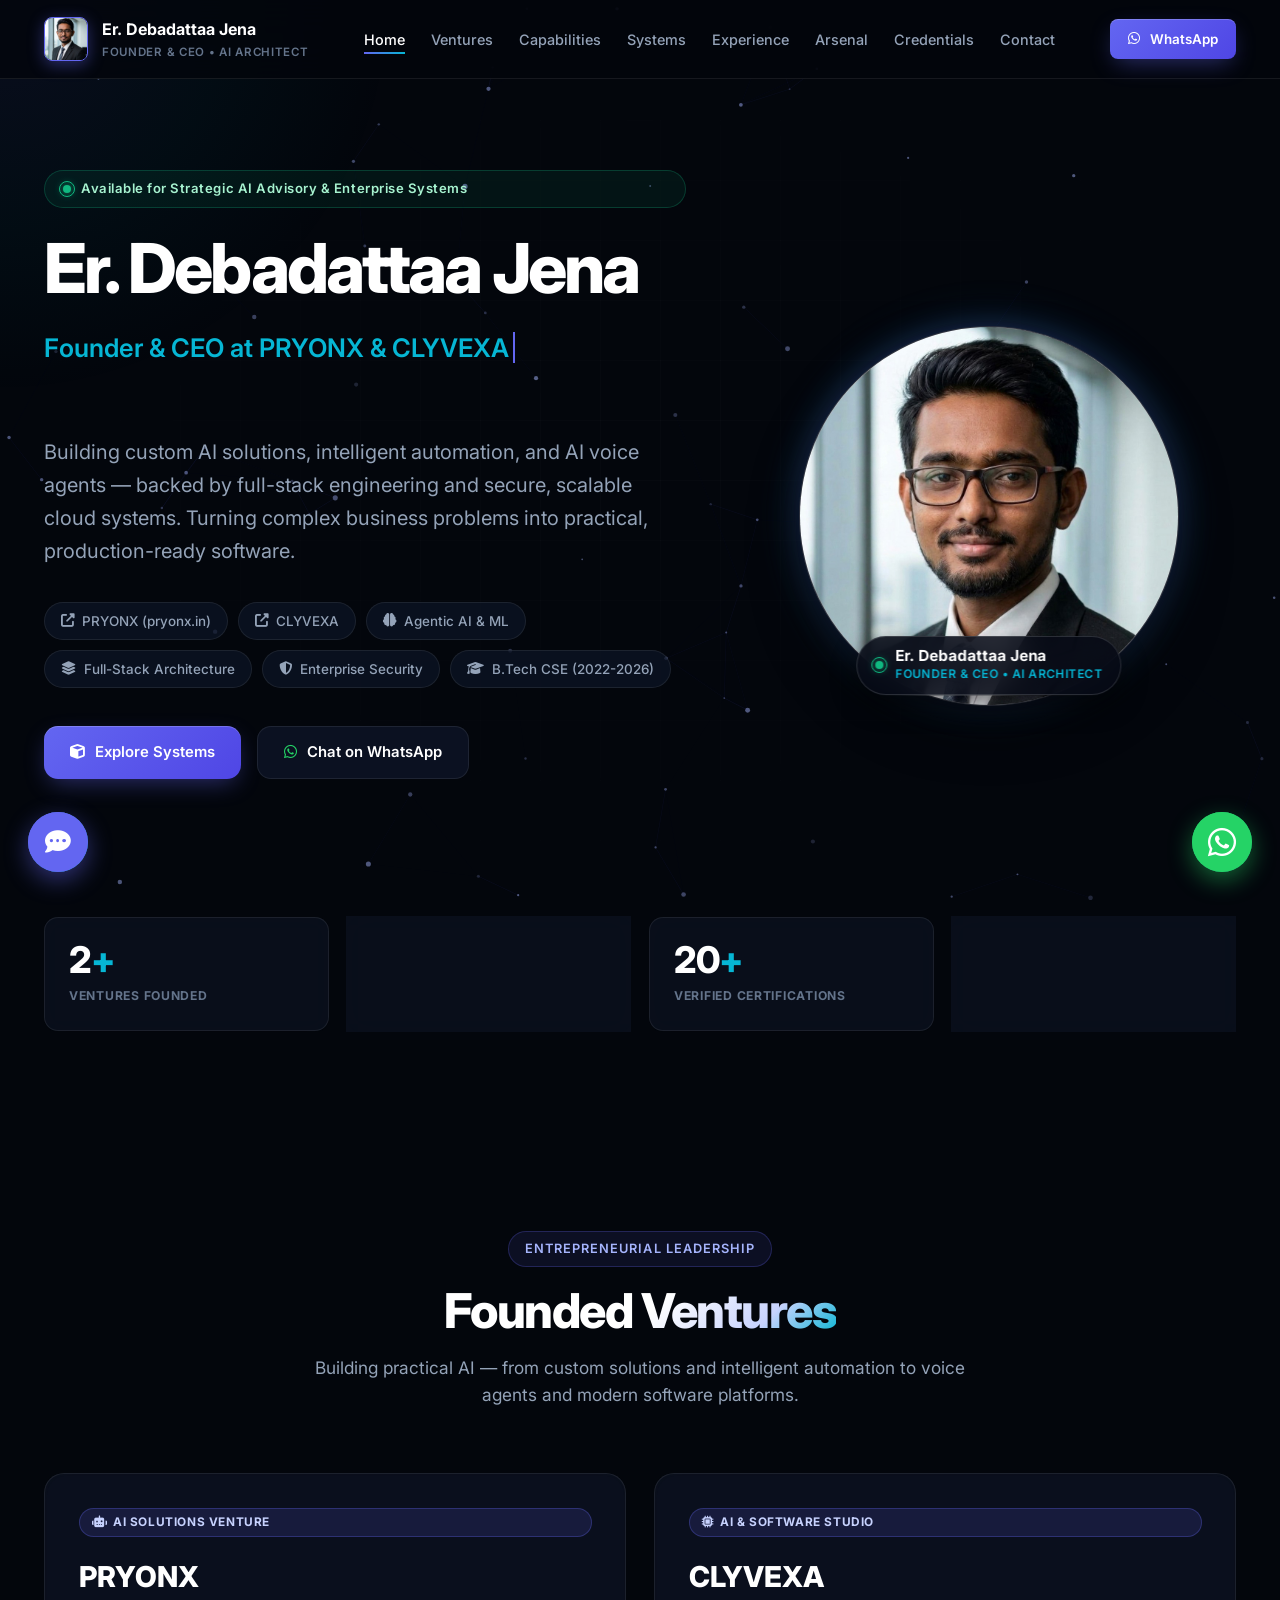
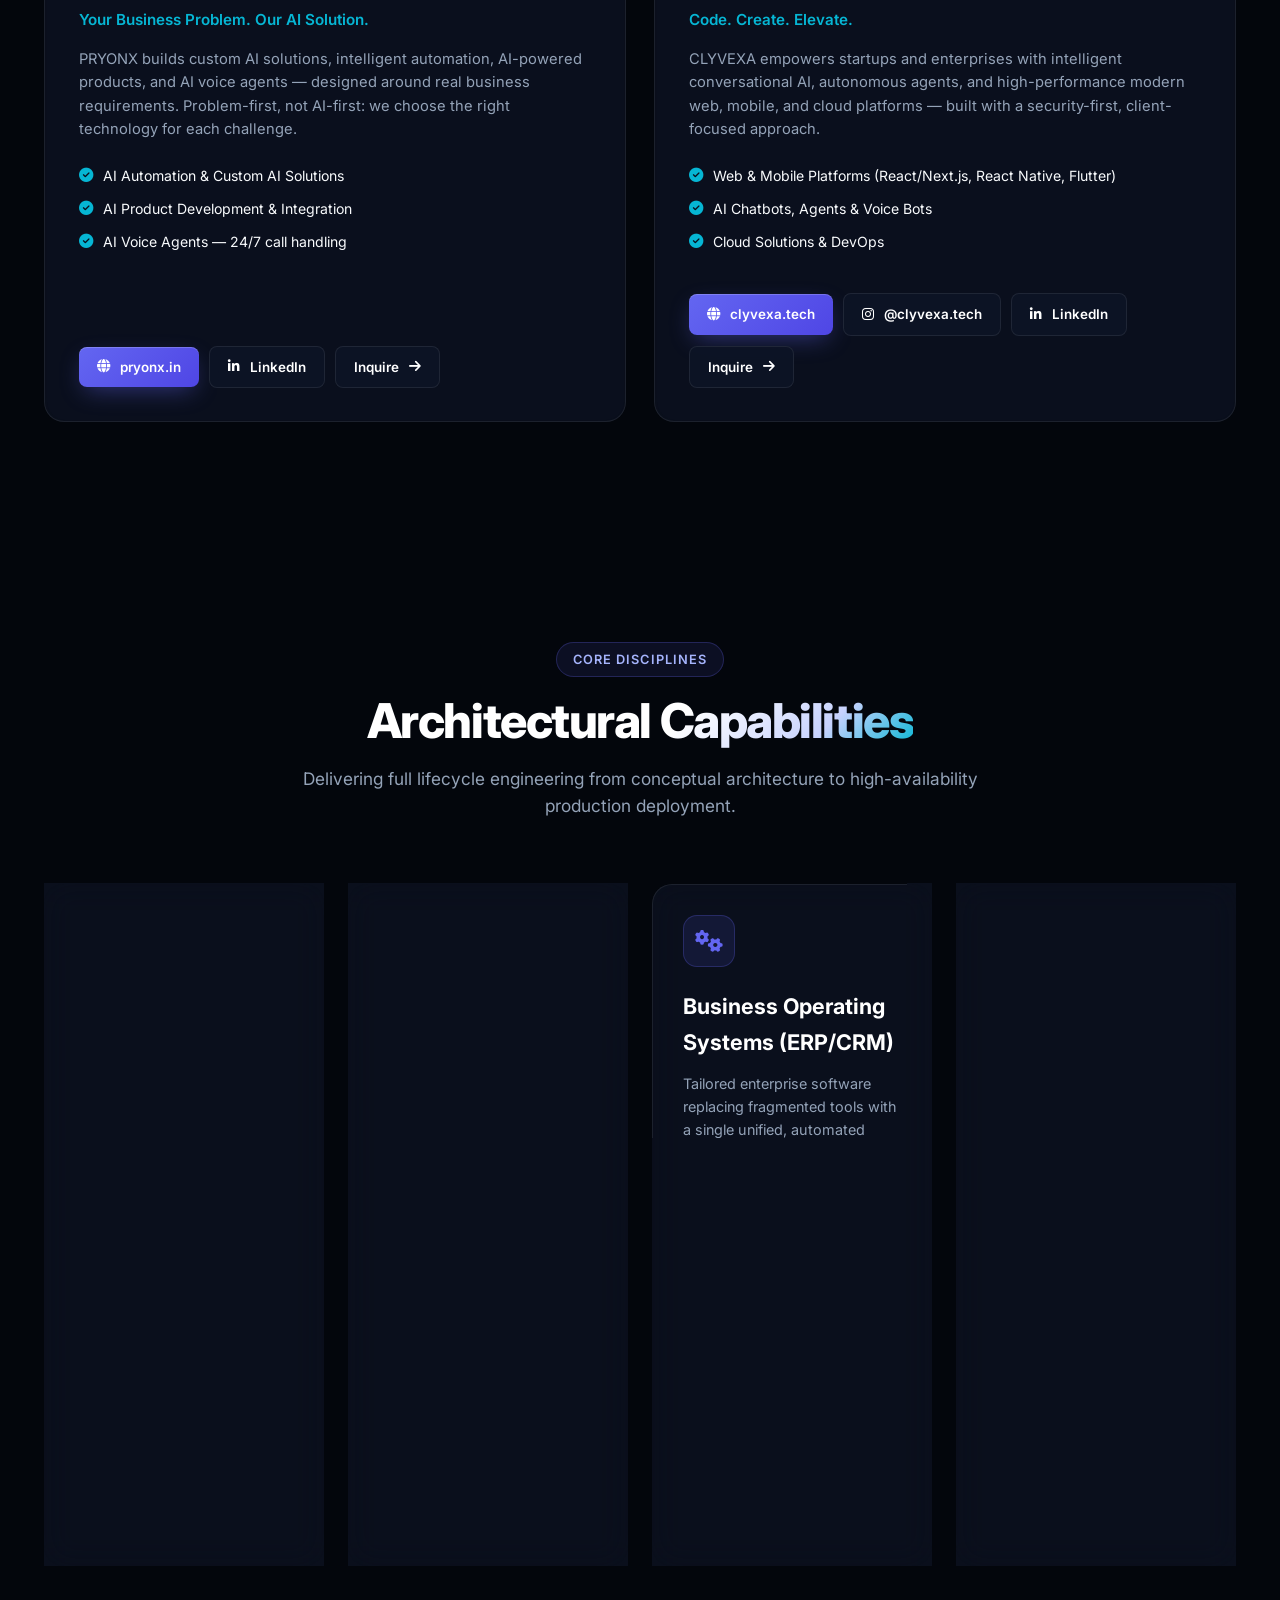
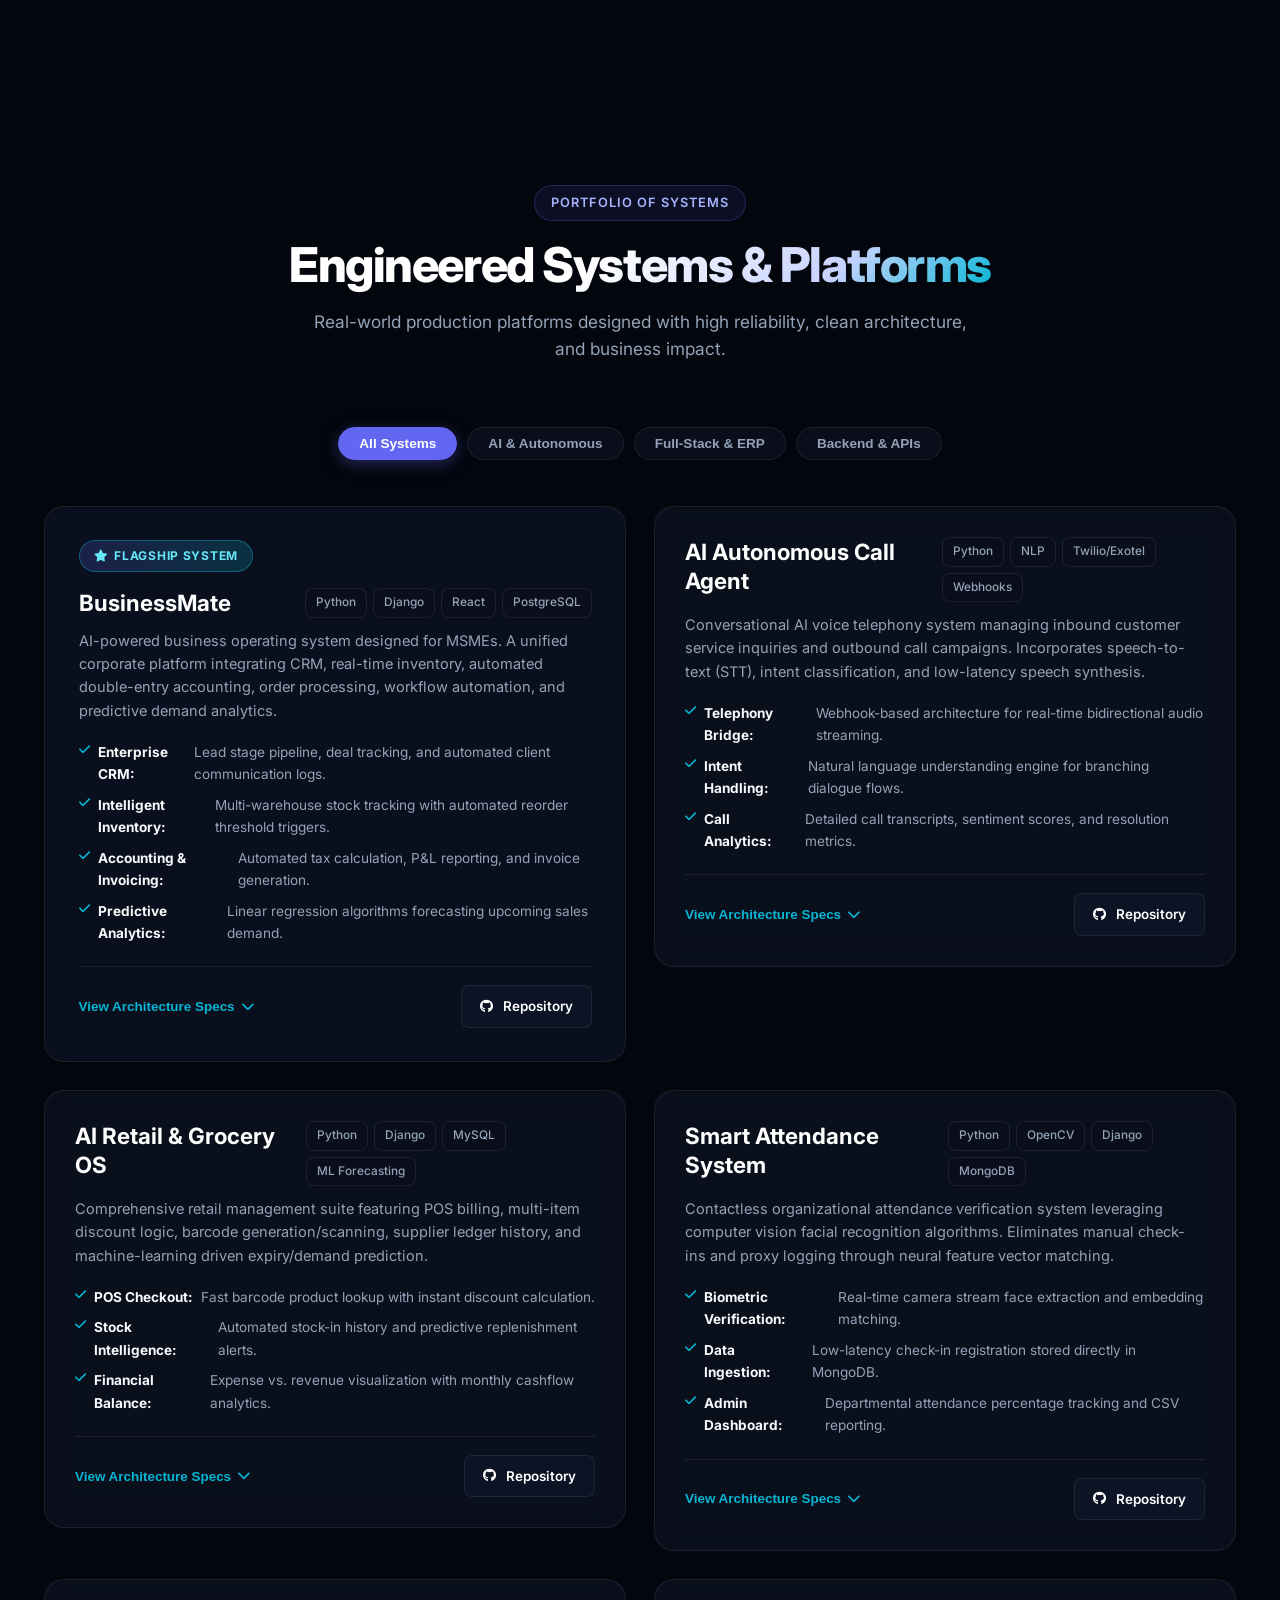
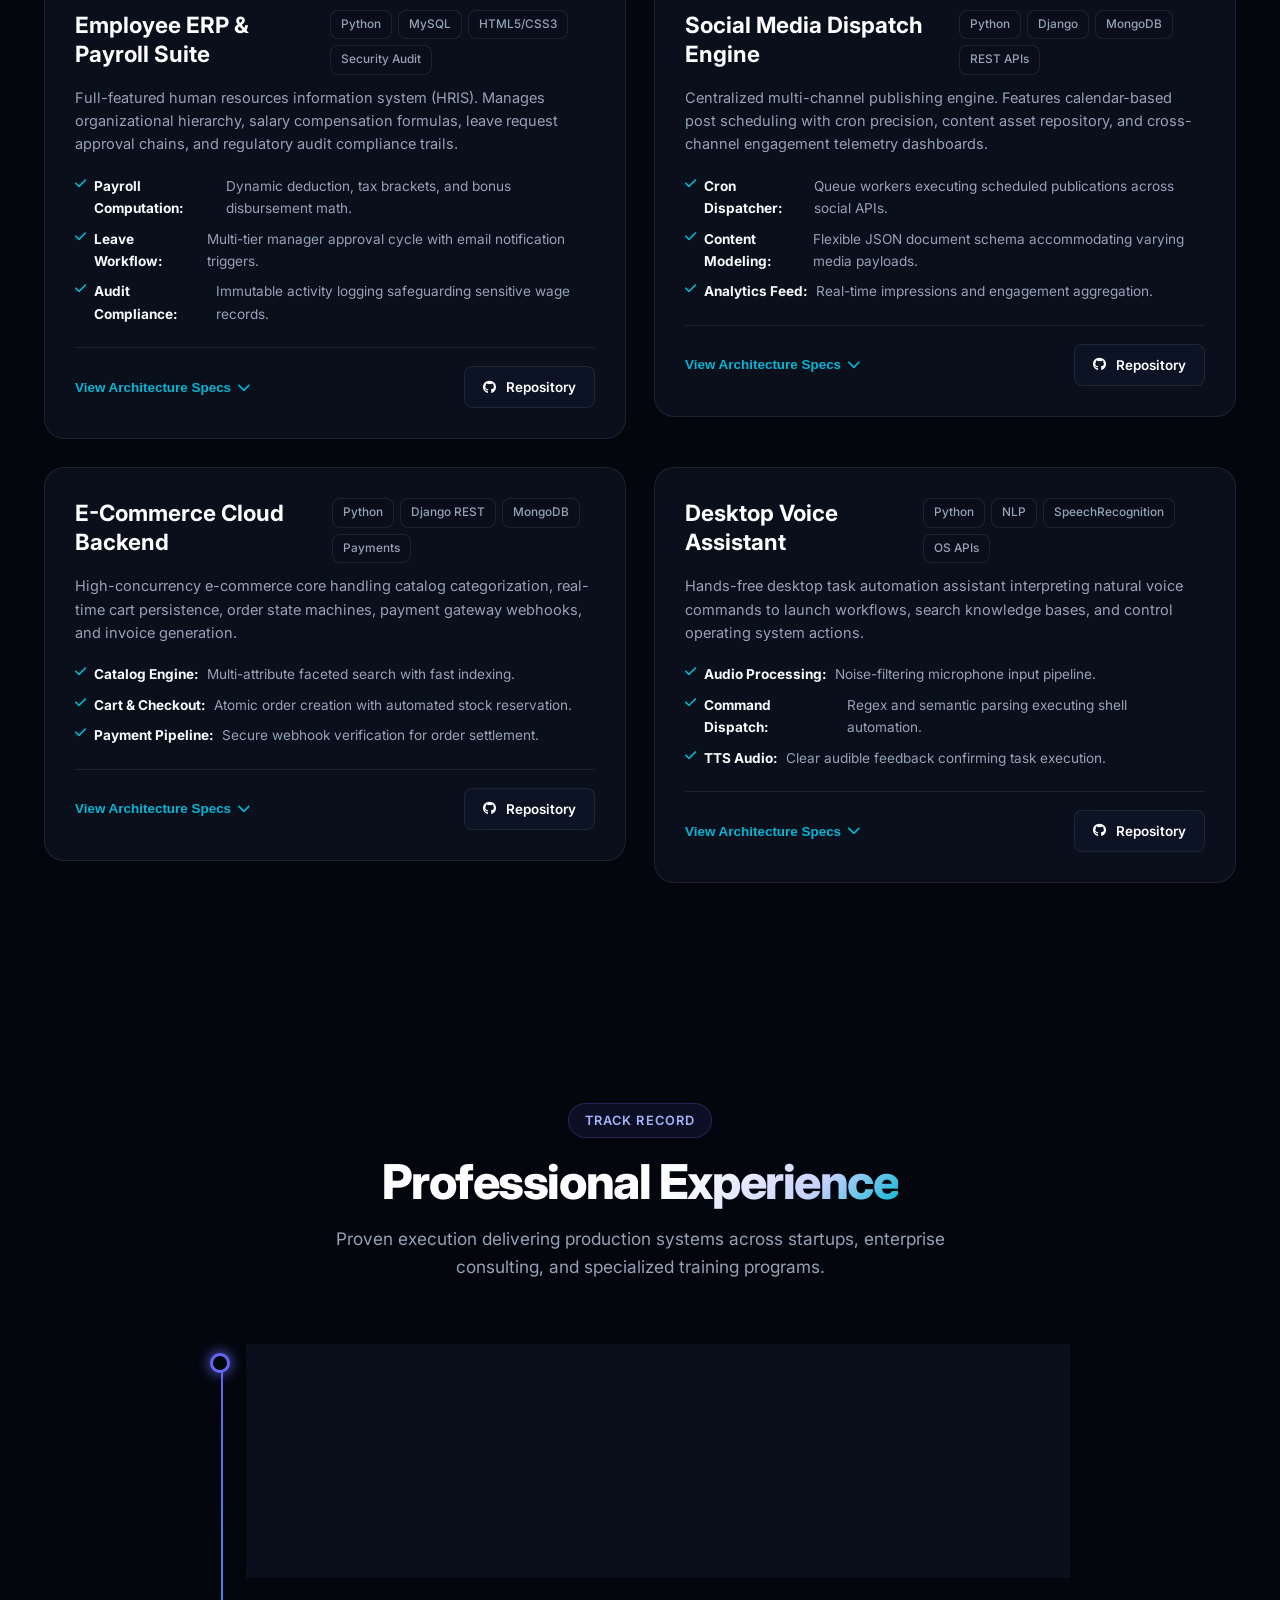
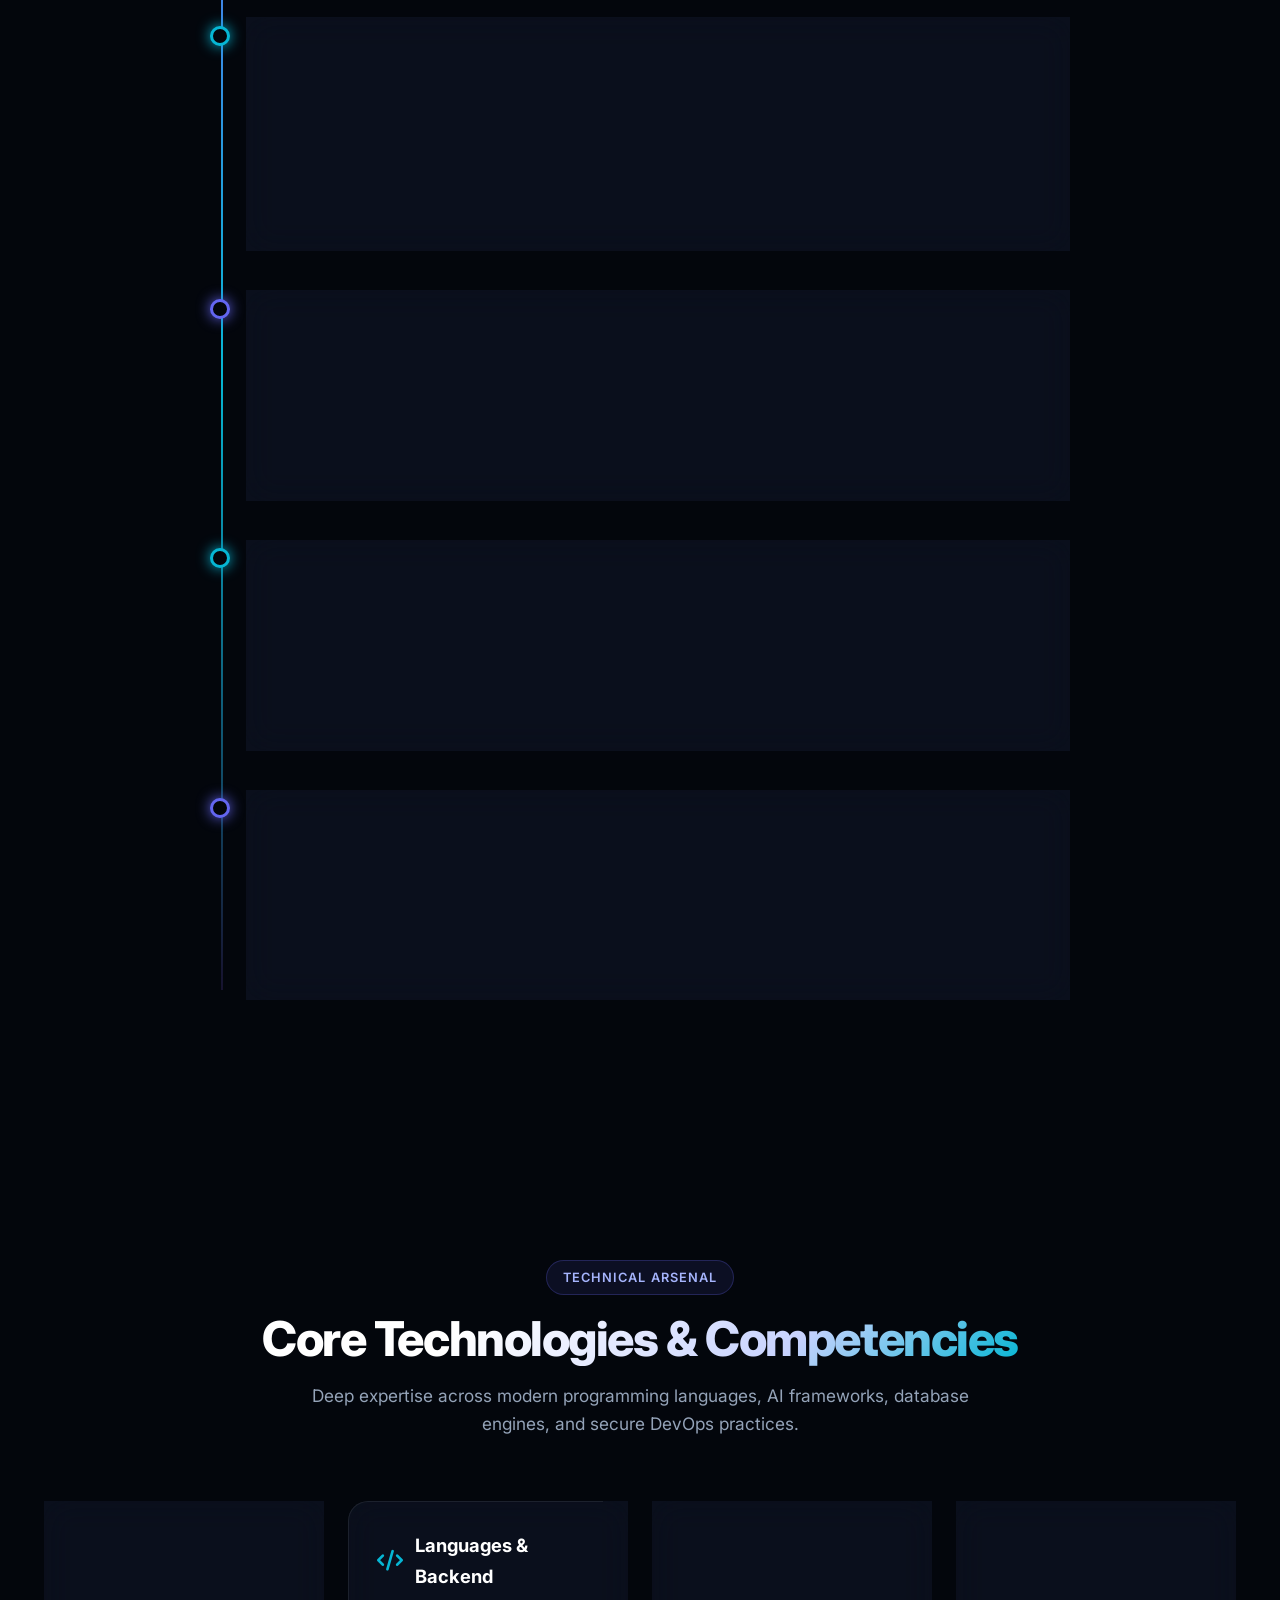
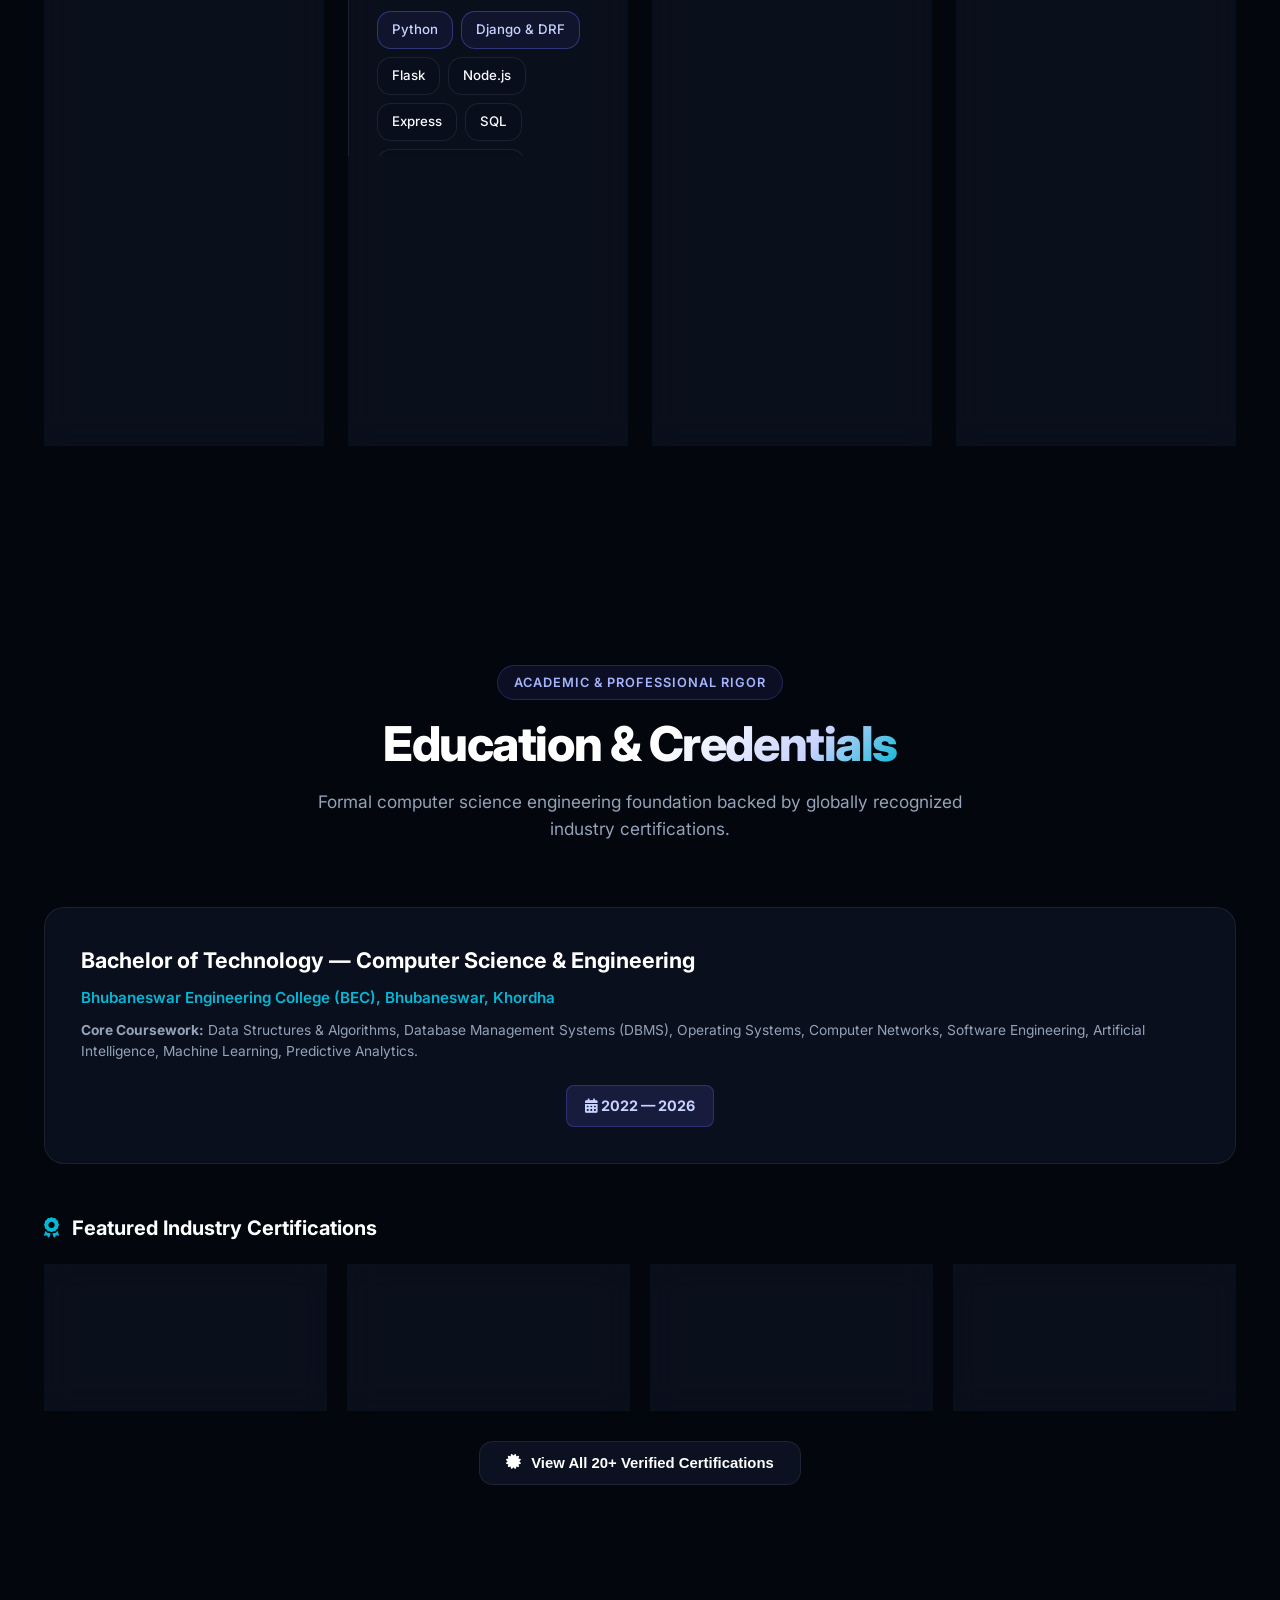
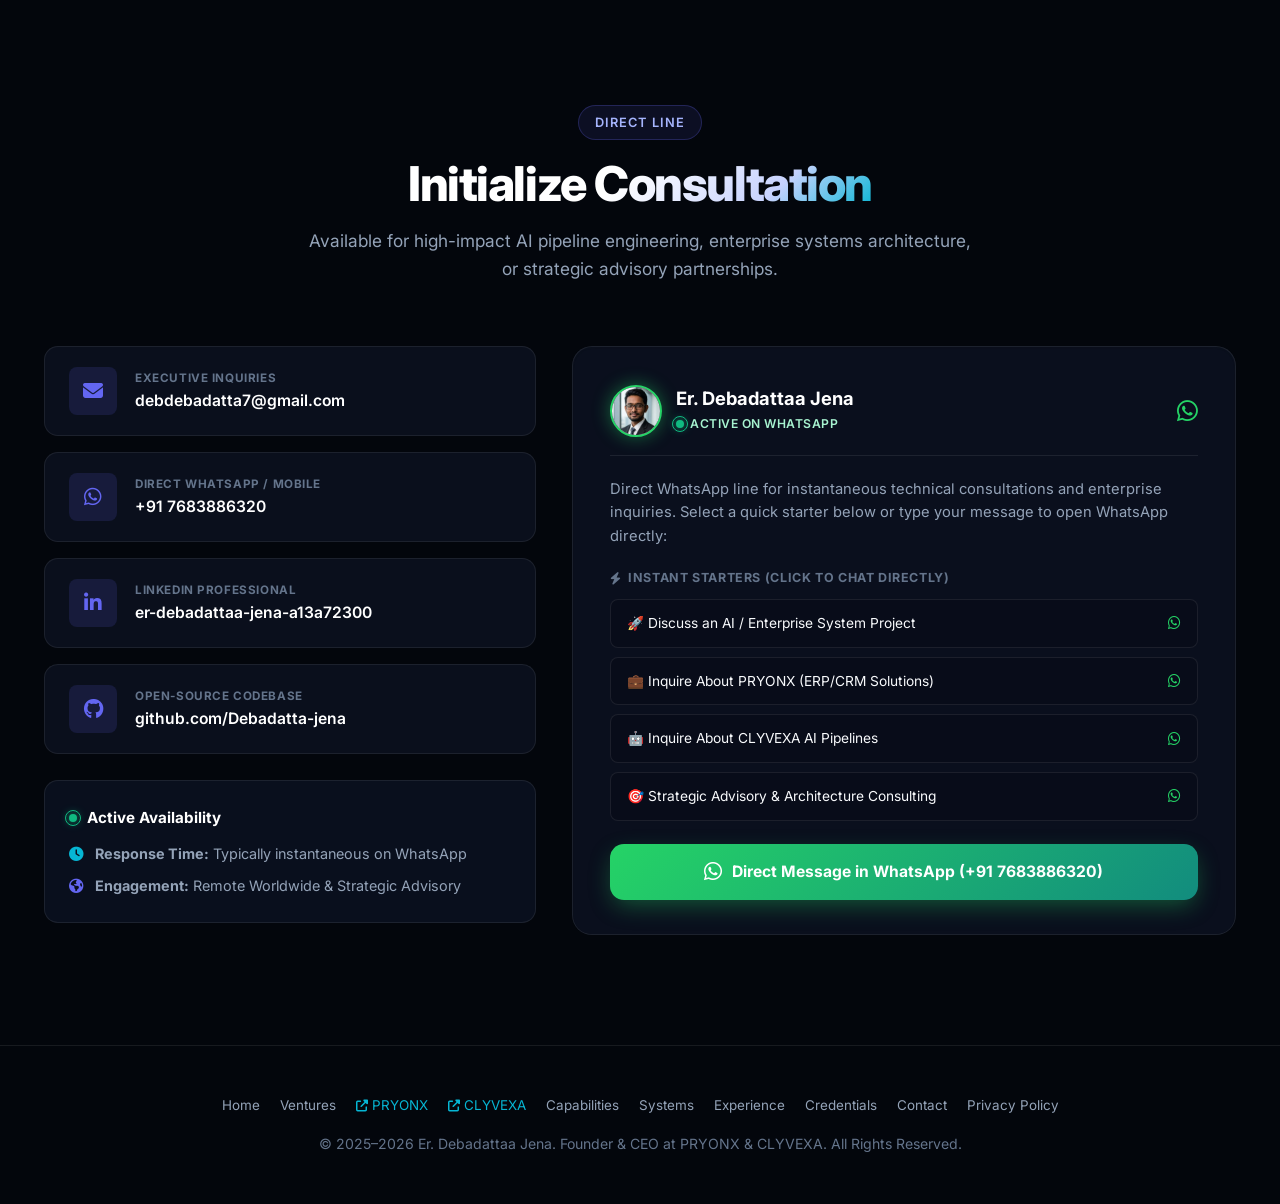
==== index.html @ 9d0e4a1a "Correct PRYONX/CLYVEXA data from live sites; add static click-to-answer FAQ chatbot (client-side, no" ====
<!DOCTYPE html>
<html lang="en">
<head>
    <meta charset="UTF-8">
    <meta name="viewport" content="width=device-width, initial-scale=1.0">
    <title>Er. Debadattaa Jena | Founder &amp; CEO • AI Architect &amp; Systems Engineer</title>

    <!-- SEO & Metadata -->
    <meta name="description" content="Executive Portfolio of Er. Debadattaa Jena — Founder &amp; CEO at PRYONX &amp; CLYVEXA. Building custom AI solutions, intelligent automation, AI voice agents, and full-stack software with a cybersecurity foundation.">
    <meta name="keywords" content="Er. Debadattaa Jena, Debadatta Jena, PRYONX, CLYVEXA, Founder, CEO, AI Architect, Systems Engineer, Agentic AI, Full-Stack Developer, Python, Django, React, Machine Learning, Business Automation, ERP, CRM, Cybersecurity">
    <meta name="author" content="Er. Debadattaa Jena">
    <meta name="robots" content="index, follow, max-image-preview:large, max-snippet:-1">
    <link rel="canonical" href="https://erdebadattajena.vercel.app/">
    <link rel="sitemap" type="application/xml" href="https://erdebadattajena.vercel.app/sitemap.xml">

    <!-- Favicon / App Icons -->
    <link rel="icon" type="image/svg+xml" href="favicon.svg">
    <link rel="alternate icon" type="image/jpeg" href="profile.jpg?v=2">
    <link rel="apple-touch-icon" href="profile.jpg?v=2">
    <meta name="theme-color" content="#060813">

    <!-- Open Graph / Social Sharing -->
    <meta property="og:type" content="website">
    <meta property="og:title" content="Er. Debadattaa Jena | Founder &amp; CEO • AI Architect &amp; Systems Engineer">
    <meta property="og:description" content="Executive Portfolio of Er. Debadattaa Jena — Founder &amp; CEO at PRYONX &amp; CLYVEXA. Building custom AI solutions, intelligent automation, and AI voice agents.">
    <meta property="og:url" content="https://erdebadattajena.vercel.app/">
    <meta property="og:image" content="https://erdebadattajena.vercel.app/profile.jpg?v=2">
    <meta property="og:image:width" content="1024">
    <meta property="og:image:height" content="1024">
    <meta property="og:image:alt" content="Er. Debadattaa Jena — Founder &amp; CEO, AI Architect">
    <meta property="og:site_name" content="Debadattaa Jena Executive Portfolio">
    <meta property="og:locale" content="en_US">

    <!-- Twitter Card -->
    <meta name="twitter:card" content="summary_large_image">
    <meta name="twitter:title" content="Er. Debadattaa Jena | Founder &amp; CEO • AI Architect &amp; Systems Engineer">
    <meta name="twitter:description" content="Executive Portfolio of Er. Debadattaa Jena — Founder &amp; CEO at PRYONX &amp; CLYVEXA. Building custom AI solutions, intelligent automation, and AI voice agents.">
    <meta name="twitter:image" content="https://erdebadattajena.vercel.app/profile.jpg?v=2">
    <meta name="twitter:image:alt" content="Er. Debadattaa Jena — Founder &amp; CEO, AI Architect">

    <!-- Structured Data (JSON-LD) -->
    <script type="application/ld+json">
    {
        "@context": "https://schema.org",
        "@type": "WebSite",
        "name": "Er. Debadattaa Jena — Official Portfolio",
        "alternateName": ["Debadatta Jena Portfolio", "Er Debadatta Jena"],
        "url": "https://erdebadattajena.vercel.app/",
        "publisher": {
            "@type": "Person",
            "name": "Er. Debadattaa Jena",
            "url": "https://erdebadattajena.vercel.app/"
        },
        "inLanguage": "en"
    }
    </script>
    <script type="application/ld+json">
    {
        "@context": "https://schema.org",
        "@type": "Person",
        "@id": "https://erdebadattajena.vercel.app/#person",
        "name": "Er. Debadattaa Jena",
        "alternateName": [
            "Er Debadatta Jena",
            "Er. Debadatta Jena",
            "Debadatta Jena",
            "Debadattaa Jena",
            "PRYONX CEO"
        ],
        "jobTitle": "Founder & CEO, AI Architect & Systems Engineer",
        "image": "https://erdebadattajena.vercel.app/profile.jpg?v=2",
        "worksFor": [
            {
                "@type": "Organization",
                "name": "PRYONX",
                "url": "https://pryonx.in",
                "sameAs": ["https://www.linkedin.com/company/pryonx"]
            },
            {
                "@type": "Organization",
                "name": "CLYVEXA",
                "url": "https://clyvexa-ten.vercel.app",
                "sameAs": [
                    "https://www.linkedin.com/company/clyvexa",
                    "https://www.instagram.com/clyvexa.tech/"
                ]
            }
        ],
        "url": "https://erdebadattajena.vercel.app/",
        "email": "debdebadatta7@gmail.com",
        "telephone": "+917683886320",
        "knowsLanguage": ["en", "hi", "od"],
        "description": "Founder & CEO at PRYONX & CLYVEXA. AI & ML developer and Python full-stack engineer building custom AI solutions, intelligent automation, AI voice agents, and modern software platforms.",
        "address": {
            "@type": "PostalAddress",
            "addressLocality": "Bhubaneswar",
            "addressRegion": "Odisha",
            "addressCountry": "IN"
        },
        "sameAs": [
            "https://github.com/Debadatta-jena",
            "https://www.linkedin.com/in/er-debadattaa-jena-a13a72300/",
            "https://www.facebook.com/pryonx",
            "https://www.instagram.com/pryonx"
        ],
        "knowsAbout": ["Artificial Intelligence", "Agentic AI", "Enterprise Architecture", "Python", "Django", "React", "Machine Learning", "Cybersecurity", "REST APIs", "PostgreSQL", "ERP Systems"]
    }
    </script>
    <script type="application/ld+json">
    {
        "@context": "https://schema.org",
        "@type": "Organization",
        "name": "PRYONX",
        "url": "https://www.pryonx.in/",
        "logo": "https://erdebadattajena.vercel.app/profile.jpg?v=2",
        "email": "info@pryonx.in",
        "telephone": "+917683886320",
        "slogan": "Your Business Problem. Our AI Solution.",
        "description": "PRYONX builds custom AI solutions, intelligent automation, AI-powered products, and AI voice agents designed around real business requirements.",
        "founder": { "@id": "https://erdebadattajena.vercel.app/#person" },
        "sameAs": [
            "https://www.facebook.com/pryonx",
            "https://www.instagram.com/pryonx",
            "https://www.linkedin.com/company/pryonx"
        ]
    }
    </script>
    <script type="application/ld+json">
    {
        "@context": "https://schema.org",
        "@type": "Organization",
        "name": "CLYVEXA",
        "url": "https://clyvexa-ten.vercel.app",
        "email": "clyvexa.tech@gmail.com",
        "telephone": "+917683886320",
        "slogan": "Code. Create. Elevate.",
        "description": "CLYVEXA is an AI and software engineering firm delivering conversational AI, autonomous agents, and modern web, mobile, and cloud platforms.",
        "foundingDate": "2026-02-16",
        "founder": { "@id": "https://erdebadattajena.vercel.app/#person" },
        "sameAs": [
            "https://www.instagram.com/clyvexa.tech/",
            "https://www.linkedin.com/company/clyvexa"
        ]
    }
    </script>

    <!-- Font Awesome Icons -->
    <link rel="preconnect" href="https://cdnjs.cloudflare.com" crossorigin>
    <link rel="stylesheet" href="https://cdnjs.cloudflare.com/ajax/libs/font-awesome/6.4.0/css/all.min.css">

    <!-- Google Fonts Inter -->
    <link rel="preconnect" href="https://fonts.googleapis.com">
    <link rel="preconnect" href="https://fonts.gstatic.com" crossorigin>
    <link href="https://fonts.googleapis.com/css2?family=Inter:wght@300;400;500;600;700;800&family=JetBrains+Mono:wght@400;600&display=swap" rel="stylesheet">

    <!-- Stylesheet -->
    <link rel="stylesheet" href="styles.css?v=3">
</head>
<body>
    <!-- Skip to Content -->
    <a href="#mainContent" class="skip-link">Skip to main content</a>

    <!-- Reading Progress Bar -->
    <div class="scroll-progress-bar"></div>

    <!-- Visual FX Layers (decorative — hidden from assistive tech) -->
    <div id="cursorSpotlight" aria-hidden="true"></div>
    <canvas id="heroCanvas" aria-hidden="true"></canvas>
    <div class="bg-mesh-pattern" aria-hidden="true"></div>

    <!-- Executive Site Navigation -->
    <header class="site-nav">
        <div class="container">
            <div class="nav-inner">
                <a href="#home" class="nav-brand" aria-label="Er. Debadattaa Jena Home">
                    <div class="brand-avatar-wrap">
                        <img src="nav-profile.jpg" alt="Er. Debadattaa Jena" class="brand-avatar-img" width="896" height="1002" loading="eager" decoding="async">
                    </div>
                    <div class="brand-meta">
                        <span class="brand-name">Er. Debadattaa Jena</span>
                        <span class="brand-role">Founder &amp; CEO • AI Architect</span>
                    </div>
                </a>

                <nav aria-label="Main navigation">
                    <ul class="nav-links-list">
                        <li><a href="#home" class="nav-link active">Home</a></li>
                        <li><a href="#ventures" class="nav-link">Ventures</a></li>
                        <li><a href="#services" class="nav-link">Capabilities</a></li>
                        <li><a href="#projects" class="nav-link">Systems</a></li>
                        <li><a href="#experience" class="nav-link">Experience</a></li>
                        <li><a href="#skills" class="nav-link">Arsenal</a></li>
                        <li><a href="#credentials" class="nav-link">Credentials</a></li>
                        <li><a href="#contact" class="nav-link">Contact</a></li>
                    </ul>
                </nav>

                <div class="nav-cta-wrap">
                    <a href="https://wa.me/917683886320" target="_blank" rel="noopener noreferrer" class="btn-exec btn-exec-primary btn-exec-sm">
                        <i class="fab fa-whatsapp"></i>
                        <span>WhatsApp</span>
                    </a>
                    <button class="hamburger-btn" id="hamburgerBtn" aria-label="Toggle navigation drawer" aria-expanded="false">
                        <i class="fas fa-bars"></i>
                    </button>
                </div>
            </div>
        </div>

        <!-- Mobile Navigation Drawer -->
        <div class="mobile-nav-drawer" id="mobileNavDrawer">
            <a href="#home" class="nav-link">Home</a>
            <a href="#ventures" class="nav-link">Ventures &amp; Leadership</a>
            <a href="#services" class="nav-link">Capabilities &amp; Services</a>
            <a href="#projects" class="nav-link">Engineered Systems</a>
            <a href="#experience" class="nav-link">Executive Experience</a>
            <a href="#skills" class="nav-link">Technical Arsenal</a>
            <a href="#credentials" class="nav-link">Credentials &amp; Education</a>
            <a href="#contact" class="nav-link">Initialize Contact</a>
        </div>
    </header>

    <main id="mainContent">
        <!-- Hero Section -->
        <section id="home" class="hero-section">
            <div class="container">
                <div class="hero-content">
                    <div class="hero-executive-layout">
                        <div class="hero-text-col">
                            <div class="hero-status-pill reveal-item">
                                <span class="status-dot-pulse"></span>
                                <span>Available for Strategic AI Advisory &amp; Enterprise Systems</span>
                            </div>

                            <h1 class="hero-title reveal-item">
                                Er. Debadattaa Jena
                            </h1>

                            <div class="hero-subtitle-box reveal-item">
                                <span class="hero-typed-text" id="heroTypedText">Founder &amp; CEO at PRYONX &amp; CLYVEXA</span>
                            </div>

                            <p class="hero-description reveal-item">
                                Building custom AI solutions, intelligent automation, and AI voice agents — backed by full-stack engineering and secure, scalable cloud systems. Turning complex business problems into practical, production-ready software.
                            </p>

                            <div class="hero-meta-tags reveal-item">
                                <a href="https://pryonx.in" target="_blank" rel="noopener noreferrer" class="meta-chip" style="text-decoration:none;"><i class="fas fa-external-link-alt"></i> PRYONX (pryonx.in)</a>
                                <a href="https://clyvexa-ten.vercel.app" target="_blank" rel="noopener noreferrer" class="meta-chip" style="text-decoration:none;"><i class="fas fa-external-link-alt"></i> CLYVEXA</a>
                                <span class="meta-chip"><i class="fas fa-brain"></i> Agentic AI &amp; ML</span>
                                <span class="meta-chip"><i class="fas fa-layer-group"></i> Full-Stack Architecture</span>
                                <span class="meta-chip"><i class="fas fa-shield-alt"></i> Enterprise Security</span>
                                <span class="meta-chip"><i class="fas fa-graduation-cap"></i> B.Tech CSE (2022-2026)</span>
                            </div>

                            <div class="hero-cta-group reveal-item">
                                <a href="#projects" class="btn-exec btn-exec-primary">
                                    <i class="fas fa-cube"></i>
                                    <span>Explore Systems</span>
                                </a>
                                <a href="https://wa.me/917683886320" target="_blank" rel="noopener noreferrer" class="btn-exec btn-exec-secondary">
                                    <i class="fab fa-whatsapp" style="color: #25D366;"></i>
                                    <span>Chat on WhatsApp</span>
                                </a>
                            </div>

                            <div class="hero-social-strip reveal-item">
                                <a href="https://github.com/Debadatta-jena" target="_blank" rel="noopener noreferrer" class="social-circle-link" aria-label="GitHub Profile">
                                    <i class="fab fa-github"></i>
                                </a>
                                <a href="https://www.linkedin.com/in/er-debadattaa-jena-a13a72300/" target="_blank" rel="noopener noreferrer" class="social-circle-link" aria-label="LinkedIn Profile">
                                    <i class="fab fa-linkedin-in"></i>
                                </a>
                                <a href="https://wa.me/917683886320" target="_blank" rel="noopener noreferrer" class="social-circle-link" aria-label="Direct WhatsApp">
                                    <i class="fab fa-whatsapp"></i>
                                </a>
                                <a href="mailto:debdebadatta7@gmail.com" class="social-circle-link" aria-label="Direct Email">
                                    <i class="fas fa-envelope"></i>
                                </a>
                            </div>
                        </div>

                        <div class="hero-portrait-col reveal-item">
                            <div class="portrait-card-wrapper">
                                <div class="portrait-ambient-glow"></div>
                                <div class="portrait-frame">
                                    <img src="profile.jpg?v=2" alt="Er. Debadattaa Jena — Founder &amp; CEO, AI Architect" class="portrait-image" width="1024" height="1024" fetchpriority="high" decoding="async">
                                    <div class="portrait-glass-overlay">
                                        <div class="portrait-badge">
                                            <span class="status-dot-pulse"></span>
                                            <div>
                                                <strong>Er. Debadattaa Jena</strong>
                                                <small>Founder &amp; CEO • AI Architect</small>
                                            </div>
                                        </div>
                                    </div>
                                </div>
                            </div>
                        </div>
                    </div>

                    <!-- Metrics Ticker Strip -->
                    <div class="metrics-strip-grid reveal-item">
                        <div class="metric-stat-box">
                            <div class="metric-num">2<span>+</span></div>
                            <div class="metric-label">Ventures Founded</div>
                        </div>
                        <div class="metric-stat-box">
                            <div class="metric-num">10<span>+</span></div>
                            <div class="metric-label">Production Systems</div>
                        </div>
                        <div class="metric-stat-box">
                            <div class="metric-num">20<span>+</span></div>
                            <div class="metric-label">Verified Certifications</div>
                        </div>
                        <div class="metric-stat-box">
                            <div class="metric-num">99.9<span>%</span></div>
                            <div class="metric-label">Reliability Standard</div>
                        </div>
                    </div>
                </div>
            </div>
        </section>

        <!-- Executive Ventures Section -->
        <section id="ventures" class="section-spacing">
            <div class="container">
                <div class="section-header reveal-item">
                    <span class="eyebrow-badge">Entrepreneurial Leadership</span>
                    <h2 class="section-title">Founded <span class="gradient-text">Ventures</span></h2>
                    <p class="section-subtitle">Building practical AI — from custom solutions and intelligent automation to voice agents and modern software platforms.</p>
                </div>

                <div class="ventures-grid">
                    <!-- Venture 1: PRYONX -->
                    <div class="border-beam-card reveal-item" data-tilt>
                        <div class="border-beam-inner">
                            <span class="venture-badge"><i class="fas fa-robot"></i> AI Solutions Venture</span>
                            <h3 class="venture-title">PRYONX</h3>
                            <p class="venture-tagline">Your Business Problem. Our AI Solution.</p>
                            <p class="venture-desc">
                                PRYONX builds custom AI solutions, intelligent automation, AI-powered products, and AI voice agents — designed around real business requirements. Problem-first, not AI-first: we choose the right technology for each challenge.
                            </p>
                            <ul class="venture-focus-list">
                                <li><i class="fas fa-check-circle"></i> AI Automation &amp; Custom AI Solutions</li>
                                <li><i class="fas fa-check-circle"></i> AI Product Development &amp; Integration</li>
                                <li><i class="fas fa-check-circle"></i> AI Voice Agents — 24/7 call handling</li>
                            </ul>
                            <div class="venture-action-row">
                                <a href="https://pryonx.in" target="_blank" rel="noopener noreferrer" class="btn-exec btn-exec-primary btn-exec-sm">
                                    <i class="fas fa-globe"></i>
                                    <span>pryonx.in</span>
                                </a>
                                <a href="https://www.linkedin.com/company/pryonx" target="_blank" rel="noopener noreferrer" class="btn-exec btn-exec-secondary btn-exec-sm">
                                    <i class="fab fa-linkedin-in"></i>
                                    <span>LinkedIn</span>
                                </a>
                                <a href="#contact" class="btn-exec btn-exec-secondary btn-exec-sm">
                                    <span>Inquire</span>
                                    <i class="fas fa-arrow-right"></i>
                                </a>
                            </div>
                        </div>
                    </div>

                    <!-- Venture 2: CLYVEXA -->
                    <div class="border-beam-card reveal-item" data-tilt>
                        <div class="border-beam-inner">
                            <span class="venture-badge"><i class="fas fa-microchip"></i> AI &amp; Software Studio</span>
                            <h3 class="venture-title">CLYVEXA</h3>
                            <p class="venture-tagline">Code. Create. Elevate.</p>
                            <p class="venture-desc">
                                CLYVEXA empowers startups and enterprises with intelligent conversational AI, autonomous agents, and high-performance modern web, mobile, and cloud platforms — built with a security-first, client-focused approach.
                            </p>
                            <ul class="venture-focus-list">
                                <li><i class="fas fa-check-circle"></i> Web &amp; Mobile Platforms (React/Next.js, React Native, Flutter)</li>
                                <li><i class="fas fa-check-circle"></i> AI Chatbots, Agents &amp; Voice Bots</li>
                                <li><i class="fas fa-check-circle"></i> Cloud Solutions &amp; DevOps</li>
                            </ul>
                            <div class="venture-action-row">
                                <a href="https://clyvexa-ten.vercel.app" target="_blank" rel="noopener noreferrer" class="btn-exec btn-exec-primary btn-exec-sm">
                                    <i class="fas fa-globe"></i>
                                    <span>clyvexa.tech</span>
                                </a>
                                <a href="https://www.instagram.com/clyvexa.tech/" target="_blank" rel="noopener noreferrer" class="btn-exec btn-exec-secondary btn-exec-sm">
                                    <i class="fab fa-instagram"></i>
                                    <span>@clyvexa.tech</span>
                                </a>
                                <a href="https://www.linkedin.com/company/clyvexa" target="_blank" rel="noopener noreferrer" class="btn-exec btn-exec-secondary btn-exec-sm">
                                    <i class="fab fa-linkedin-in"></i>
                                    <span>LinkedIn</span>
                                </a>
                                <a href="#contact" class="btn-exec btn-exec-secondary btn-exec-sm">
                                    <span>Inquire</span>
                                    <i class="fas fa-arrow-right"></i>
                                </a>
                            </div>
                        </div>
                    </div>
                </div>
            </div>
        </section>

        <!-- Capabilities & Services Section -->
        <section id="services" class="section-spacing">
            <div class="container">
                <div class="section-header reveal-item">
                    <span class="eyebrow-badge">Core Disciplines</span>
                    <h2 class="section-title">Architectural <span class="gradient-text">Capabilities</span></h2>
                    <p class="section-subtitle">Delivering full lifecycle engineering from conceptual architecture to high-availability production deployment.</p>
                </div>

                <div class="services-quad-grid">
                    <!-- Capability 1 -->
                    <div class="exec-glass-card reveal-item" data-tilt>
                        <div class="service-box">
                            <div>
                                <div class="service-icon-box">
                                    <i class="fas fa-brain"></i>
                                </div>
                                <h3 class="service-name">Agentic AI &amp; ML Pipelines</h3>
                                <p class="service-summary">
                                    Custom AI models, autonomous decision engines, speech-to-text/NLP telephony pipelines, and predictive business analytics.
                                </p>
                                <ul class="service-bullet-list">
                                    <li><i class="fas fa-circle-notch"></i> Multi-step autonomous agent reasoning</li>
                                    <li><i class="fas fa-circle-notch"></i> Voice assistants &amp; telephony pipelines</li>
                                    <li><i class="fas fa-circle-notch"></i> Sales &amp; demand forecasting algorithms</li>
                                    <li><i class="fas fa-circle-notch"></i> Computer vision &amp; biometric recognition</li>
                                </ul>
                            </div>
                            <div class="tech-pill-row">
                                <span class="tech-chip">Python</span>
                                <span class="tech-chip">TensorFlow</span>
                                <span class="tech-chip">scikit-learn</span>
                                <span class="tech-chip">NLP</span>
                                <span class="tech-chip">Azure AI</span>
                            </div>
                        </div>
                    </div>

                    <!-- Capability 2 -->
                    <div class="exec-glass-card reveal-item" data-tilt>
                        <div class="service-box">
                            <div>
                                <div class="service-icon-box">
                                    <i class="fas fa-code"></i>
                                </div>
                                <h3 class="service-name">Full-Stack Enterprise Engineering</h3>
                                <p class="service-summary">
                                    End-to-end web applications built with modern component architectures, reactive UX, and bulletproof security.
                                </p>
                                <ul class="service-bullet-list">
                                    <li><i class="fas fa-circle-notch"></i> Scalable Django &amp; React systems</li>
                                    <li><i class="fas fa-circle-notch"></i> Responsive glassmorphic UI interfaces</li>
                                    <li><i class="fas fa-circle-notch"></i> State management &amp; client-side performance</li>
                                    <li><i class="fas fa-circle-notch"></i> Role-based access control (RBAC)</li>
                                </ul>
                            </div>
                            <div class="tech-pill-row">
                                <span class="tech-chip">React</span>
                                <span class="tech-chip">Django</span>
                                <span class="tech-chip">JavaScript</span>
                                <span class="tech-chip">HTML5/CSS3</span>
                                <span class="tech-chip">REST</span>
                            </div>
                        </div>
                    </div>

                    <!-- Capability 3 -->
                    <div class="exec-glass-card reveal-item" data-tilt>
                        <div class="service-box">
                            <div>
                                <div class="service-icon-box">
                                    <i class="fas fa-cogs"></i>
                                </div>
                                <h3 class="service-name">Business Operating Systems (ERP/CRM)</h3>
                                <p class="service-summary">
                                    Tailored enterprise software replacing fragmented tools with a single unified, automated corporate nervous system.
                                </p>
                                <ul class="service-bullet-list">
                                    <li><i class="fas fa-circle-notch"></i> Complete ERP, CRM &amp; POS ecosystems</li>
                                    <li><i class="fas fa-circle-notch"></i> Dynamic pricing &amp; inventory triggers</li>
                                    <li><i class="fas fa-circle-notch"></i> Automated billing, payroll &amp; taxation</li>
                                    <li><i class="fas fa-circle-notch"></i> Multi-tenant data isolation</li>
                                </ul>
                            </div>
                            <div class="tech-pill-row">
                                <span class="tech-chip">PostgreSQL</span>
                                <span class="tech-chip">MySQL</span>
                                <span class="tech-chip">Django ORM</span>
                                <span class="tech-chip">Redis</span>
                                <span class="tech-chip">Cron Jobs</span>
                            </div>
                        </div>
                    </div>

                    <!-- Capability 4 -->
                    <div class="exec-glass-card reveal-item" data-tilt>
                        <div class="service-box">
                            <div>
                                <div class="service-icon-box">
                                    <i class="fas fa-shield-alt"></i>
                                </div>
                                <h3 class="service-name">Backend &amp; Cybersecurity Architecture</h3>
                                <p class="service-summary">
                                    High-performance backend systems hardened with industry compliance, vulnerability defense, and audit trails.
                                </p>
                                <ul class="service-bullet-list">
                                    <li><i class="fas fa-circle-notch"></i> Secure REST API design &amp; webhooks</li>
                                    <li><i class="fas fa-circle-notch"></i> Penetration testing &amp; vulnerability audits</li>
                                    <li><i class="fas fa-circle-notch"></i> Database indexing &amp; query optimization</li>
                                    <li><i class="fas fa-circle-notch"></i> Linux server configuration &amp; hardening</li>
                                </ul>
                            </div>
                            <div class="tech-pill-row">
                                <span class="tech-chip">Node.js</span>
                                <span class="tech-chip">MongoDB</span>
                                <span class="tech-chip">Linux</span>
                                <span class="tech-chip">Git</span>
                                <span class="tech-chip">Auth Systems</span>
                            </div>
                        </div>
                    </div>
                </div>
            </div>
        </section>

        <!-- Engineered Systems / Projects Section -->
        <section id="projects" class="section-spacing">
            <div class="container">
                <div class="section-header reveal-item">
                    <span class="eyebrow-badge">Portfolio of Systems</span>
                    <h2 class="section-title">Engineered <span class="gradient-text">Systems &amp; Platforms</span></h2>
                    <p class="section-subtitle">Real-world production platforms designed with high reliability, clean architecture, and business impact.</p>
                </div>

                <!-- Filter Controls -->
                <div class="projects-filter-bar reveal-item">
                    <button class="filter-tab active" data-filter="all">All Systems</button>
                    <button class="filter-tab" data-filter="ai">AI &amp; Autonomous</button>
                    <button class="filter-tab" data-filter="erp">Full-Stack &amp; ERP</button>
                    <button class="filter-tab" data-filter="backend">Backend &amp; APIs</button>
                </div>

                <!-- Projects Grid -->
                <div class="projects-masonry">
                    <!-- Project 1: Flagship BusinessMate -->
                    <div class="project-item-card-wrapper reveal-item" data-category="ai erp">
                        <div class="border-beam-card" data-tilt>
                            <div class="border-beam-inner project-item-card">
                                <div>
                                    <span class="project-flagship-flag"><i class="fas fa-star"></i> Flagship System</span>
                                    <div class="project-head-row">
                                        <h3 class="project-name">BusinessMate</h3>
                                        <div class="tech-pill-row" style="border:none; padding:0;">
                                            <span class="tech-chip">Python</span>
                                            <span class="tech-chip">Django</span>
                                            <span class="tech-chip">React</span>
                                            <span class="tech-chip">PostgreSQL</span>
                                        </div>
                                    </div>
                                    <p class="project-overview">
                                        AI-powered business operating system designed for MSMEs. A unified corporate platform integrating CRM, real-time inventory, automated double-entry accounting, order processing, workflow automation, and predictive demand analytics.
                                    </p>
                                    <ul class="project-spec-points">
                                        <li><i class="fas fa-check"></i> <strong>Enterprise CRM:</strong> Lead stage pipeline, deal tracking, and automated client communication logs.</li>
                                        <li><i class="fas fa-check"></i> <strong>Intelligent Inventory:</strong> Multi-warehouse stock tracking with automated reorder threshold triggers.</li>
                                        <li><i class="fas fa-check"></i> <strong>Accounting &amp; Invoicing:</strong> Automated tax calculation, P&amp;L reporting, and invoice generation.</li>
                                        <li><i class="fas fa-check"></i> <strong>Predictive Analytics:</strong> Linear regression algorithms forecasting upcoming sales demand.</li>
                                    </ul>

                                    <div class="project-collapsible-specs" id="specsBusinessMate">
                                        <ul class="project-spec-points">
                                            <li><i class="fas fa-angle-right"></i> <strong>Architecture:</strong> Decoupled REST API backend with modular Django apps and reactive frontend state management.</li>
                                            <li><i class="fas fa-angle-right"></i> <strong>Security:</strong> Granular RBAC permissions (Admin, Accountant, Storekeeper, Sales Rep).</li>
                                            <li><i class="fas fa-angle-right"></i> <strong>Analytics Engine:</strong> Time-series regression models providing dynamic inventory restocking recommendations.</li>
                                        </ul>
                                    </div>
                                </div>

                                <div class="project-bottom-actions">
                                    <button class="btn-toggle-specs" data-target="specsBusinessMate">
                                        <span>View Architecture Specs</span>
                                        <i class="fas fa-chevron-down"></i>
                                    </button>
                                    <a href="https://github.com/Debadatta-jena" target="_blank" rel="noopener noreferrer" class="btn-exec btn-exec-secondary btn-exec-sm">
                                        <i class="fab fa-github"></i>
                                        <span>Repository</span>
                                    </a>
                                </div>
                            </div>
                        </div>
                    </div>

                    <!-- Project 2: AI Voice Call Agent System -->
                    <div class="project-item-card-wrapper reveal-item" data-category="ai backend">
                        <div class="exec-glass-card" data-tilt>
                            <div class="project-item-card">
                                <div>
                                    <div class="project-head-row">
                                        <h3 class="project-name">AI Autonomous Call Agent</h3>
                                        <div class="tech-pill-row" style="border:none; padding:0;">
                                            <span class="tech-chip">Python</span>
                                            <span class="tech-chip">NLP</span>
                                            <span class="tech-chip">Twilio/Exotel</span>
                                            <span class="tech-chip">Webhooks</span>
                                        </div>
                                    </div>
                                    <p class="project-overview">
                                        Conversational AI voice telephony system managing inbound customer service inquiries and outbound call campaigns. Incorporates speech-to-text (STT), intent classification, and low-latency speech synthesis.
                                    </p>
                                    <ul class="project-spec-points">
                                        <li><i class="fas fa-check"></i> <strong>Telephony Bridge:</strong> Webhook-based architecture for real-time bidirectional audio streaming.</li>
                                        <li><i class="fas fa-check"></i> <strong>Intent Handling:</strong> Natural language understanding engine for branching dialogue flows.</li>
                                        <li><i class="fas fa-check"></i> <strong>Call Analytics:</strong> Detailed call transcripts, sentiment scores, and resolution metrics.</li>
                                    </ul>

                                    <div class="project-collapsible-specs" id="specsCallAgent">
                                        <ul class="project-spec-points">
                                            <li><i class="fas fa-angle-right"></i> <strong>Failover Engine:</strong> Error handling for trial telephony accounts and unverified destination numbers.</li>
                                            <li><i class="fas fa-angle-right"></i> <strong>Platform Agnostic:</strong> Multi-provider adapter design supporting Twilio, Exotel, and custom SIP trunks.</li>
                                            <li><i class="fas fa-angle-right"></i> <strong>Enterprise Integration:</strong> Automatic webhook callbacks updating CRM databases post-call.</li>
                                        </ul>
                                    </div>
                                </div>

                                <div class="project-bottom-actions">
                                    <button class="btn-toggle-specs" data-target="specsCallAgent">
                                        <span>View Architecture Specs</span>
                                        <i class="fas fa-chevron-down"></i>
                                    </button>
                                    <a href="https://github.com/Debadatta-jena" target="_blank" rel="noopener noreferrer" class="btn-exec btn-exec-secondary btn-exec-sm">
                                        <i class="fab fa-github"></i>
                                        <span>Repository</span>
                                    </a>
                                </div>
                            </div>
                        </div>
                    </div>

                    <!-- Project 3: AI-Based Retail & Grocery OS -->
                    <div class="project-item-card-wrapper reveal-item" data-category="ai erp">
                        <div class="exec-glass-card" data-tilt>
                            <div class="project-item-card">
                                <div>
                                    <div class="project-head-row">
                                        <h3 class="project-name">AI Retail &amp; Grocery OS</h3>
                                        <div class="tech-pill-row" style="border:none; padding:0;">
                                            <span class="tech-chip">Python</span>
                                            <span class="tech-chip">Django</span>
                                            <span class="tech-chip">MySQL</span>
                                            <span class="tech-chip">ML Forecasting</span>
                                        </div>
                                    </div>
                                    <p class="project-overview">
                                        Comprehensive retail management suite featuring POS billing, multi-item discount logic, barcode generation/scanning, supplier ledger history, and machine-learning driven expiry/demand prediction.
                                    </p>
                                    <ul class="project-spec-points">
                                        <li><i class="fas fa-check"></i> <strong>POS Checkout:</strong> Fast barcode product lookup with instant discount calculation.</li>
                                        <li><i class="fas fa-check"></i> <strong>Stock Intelligence:</strong> Automated stock-in history and predictive replenishment alerts.</li>
                                        <li><i class="fas fa-check"></i> <strong>Financial Balance:</strong> Expense vs. revenue visualization with monthly cashflow analytics.</li>
                                    </ul>

                                    <div class="project-collapsible-specs" id="specsGrocery">
                                        <ul class="project-spec-points">
                                            <li><i class="fas fa-angle-right"></i> <strong>Offline Capability:</strong> Local client caching with background synchronization upon reconnection.</li>
                                            <li><i class="fas fa-angle-right"></i> <strong>Customer Database:</strong> Loyalty point balance tracking and purchase habit analysis.</li>
                                            <li><i class="fas fa-angle-right"></i> <strong>Role Matrix:</strong> Cashier vs. Store Manager separation with audit logging.</li>
                                        </ul>
                                    </div>
                                </div>

                                <div class="project-bottom-actions">
                                    <button class="btn-toggle-specs" data-target="specsGrocery">
                                        <span>View Architecture Specs</span>
                                        <i class="fas fa-chevron-down"></i>
                                    </button>
                                    <a href="https://github.com/Debadatta-jena" target="_blank" rel="noopener noreferrer" class="btn-exec btn-exec-secondary btn-exec-sm">
                                        <i class="fab fa-github"></i>
                                        <span>Repository</span>
                                    </a>
                                </div>
                            </div>
                        </div>
                    </div>

                    <!-- Project 4: Smart Biometric Attendance System -->
                    <div class="project-item-card-wrapper reveal-item" data-category="ai backend">
                        <div class="exec-glass-card" data-tilt>
                            <div class="project-item-card">
                                <div>
                                    <div class="project-head-row">
                                        <h3 class="project-name">Smart Attendance System</h3>
                                        <div class="tech-pill-row" style="border:none; padding:0;">
                                            <span class="tech-chip">Python</span>
                                            <span class="tech-chip">OpenCV</span>
                                            <span class="tech-chip">Django</span>
                                            <span class="tech-chip">MongoDB</span>
                                        </div>
                                    </div>
                                    <p class="project-overview">
                                        Contactless organizational attendance verification system leveraging computer vision facial recognition algorithms. Eliminates manual check-ins and proxy logging through neural feature vector matching.
                                    </p>
                                    <ul class="project-spec-points">
                                        <li><i class="fas fa-check"></i> <strong>Biometric Verification:</strong> Real-time camera stream face extraction and embedding matching.</li>
                                        <li><i class="fas fa-check"></i> <strong>Data Ingestion:</strong> Low-latency check-in registration stored directly in MongoDB.</li>
                                        <li><i class="fas fa-check"></i> <strong>Admin Dashboard:</strong> Departmental attendance percentage tracking and CSV reporting.</li>
                                    </ul>

                                    <div class="project-collapsible-specs" id="specsAttendance">
                                        <ul class="project-spec-points">
                                            <li><i class="fas fa-angle-right"></i> <strong>Anti-Spoofing:</strong> Verification checks preventing static photo bypass.</li>
                                            <li><i class="fas fa-angle-right"></i> <strong>Scalability:</strong> Indexed vector storage facilitating sub-second identification across hundreds of profiles.</li>
                                        </ul>
                                    </div>
                                </div>

                                <div class="project-bottom-actions">
                                    <button class="btn-toggle-specs" data-target="specsAttendance">
                                        <span>View Architecture Specs</span>
                                        <i class="fas fa-chevron-down"></i>
                                    </button>
                                    <a href="https://github.com/Debadatta-jena" target="_blank" rel="noopener noreferrer" class="btn-exec btn-exec-secondary btn-exec-sm">
                                        <i class="fab fa-github"></i>
                                        <span>Repository</span>
                                    </a>
                                </div>
                            </div>
                        </div>
                    </div>

                    <!-- Project 5: Enterprise Employee Management System -->
                    <div class="project-item-card-wrapper reveal-item" data-category="erp backend">
                        <div class="exec-glass-card" data-tilt>
                            <div class="project-item-card">
                                <div>
                                    <div class="project-head-row">
                                        <h3 class="project-name">Employee ERP &amp; Payroll Suite</h3>
                                        <div class="tech-pill-row" style="border:none; padding:0;">
                                            <span class="tech-chip">Python</span>
                                            <span class="tech-chip">MySQL</span>
                                            <span class="tech-chip">HTML5/CSS3</span>
                                            <span class="tech-chip">Security Audit</span>
                                        </div>
                                    </div>
                                    <p class="project-overview">
                                        Full-featured human resources information system (HRIS). Manages organizational hierarchy, salary compensation formulas, leave request approval chains, and regulatory audit compliance trails.
                                    </p>
                                    <ul class="project-spec-points">
                                        <li><i class="fas fa-check"></i> <strong>Payroll Computation:</strong> Dynamic deduction, tax brackets, and bonus disbursement math.</li>
                                        <li><i class="fas fa-check"></i> <strong>Leave Workflow:</strong> Multi-tier manager approval cycle with email notification triggers.</li>
                                        <li><i class="fas fa-check"></i> <strong>Audit Compliance:</strong> Immutable activity logging safeguarding sensitive wage records.</li>
                                    </ul>

                                    <div class="project-collapsible-specs" id="specsEmployee">
                                        <ul class="project-spec-points">
                                            <li><i class="fas fa-angle-right"></i> <strong>Document Vault:</strong> Encrypted file storage for identity credentials and performance appraisals.</li>
                                            <li><i class="fas fa-angle-right"></i> <strong>Database Normalization:</strong> 3NF relational schema ensuring zero record duplication.</li>
                                        </ul>
                                    </div>
                                </div>

                                <div class="project-bottom-actions">
                                    <button class="btn-toggle-specs" data-target="specsEmployee">
                                        <span>View Architecture Specs</span>
                                        <i class="fas fa-chevron-down"></i>
                                    </button>
                                    <a href="https://github.com/Debadatta-jena" target="_blank" rel="noopener noreferrer" class="btn-exec btn-exec-secondary btn-exec-sm">
                                        <i class="fab fa-github"></i>
                                        <span>Repository</span>
                                    </a>
                                </div>
                            </div>
                        </div>
                    </div>

                    <!-- Project 6: Social Media Automation Engine -->
                    <div class="project-item-card-wrapper reveal-item" data-category="backend erp">
                        <div class="exec-glass-card" data-tilt>
                            <div class="project-item-card">
                                <div>
                                    <div class="project-head-row">
                                        <h3 class="project-name">Social Media Dispatch Engine</h3>
                                        <div class="tech-pill-row" style="border:none; padding:0;">
                                            <span class="tech-chip">Python</span>
                                            <span class="tech-chip">Django</span>
                                            <span class="tech-chip">MongoDB</span>
                                            <span class="tech-chip">REST APIs</span>
                                        </div>
                                    </div>
                                    <p class="project-overview">
                                        Centralized multi-channel publishing engine. Features calendar-based post scheduling with cron precision, content asset repository, and cross-channel engagement telemetry dashboards.
                                    </p>
                                    <ul class="project-spec-points">
                                        <li><i class="fas fa-check"></i> <strong>Cron Dispatcher:</strong> Queue workers executing scheduled publications across social APIs.</li>
                                        <li><i class="fas fa-check"></i> <strong>Content Modeling:</strong> Flexible JSON document schema accommodating varying media payloads.</li>
                                        <li><i class="fas fa-check"></i> <strong>Analytics Feed:</strong> Real-time impressions and engagement aggregation.</li>
                                    </ul>

                                    <div class="project-collapsible-specs" id="specsSocial">
                                        <ul class="project-spec-points">
                                            <li><i class="fas fa-angle-right"></i> <strong>Team Permissions:</strong> Drafter vs. Reviewer vs. Publisher editorial workflow stages.</li>
                                            <li><i class="fas fa-angle-right"></i> <strong>API Rate Limiting:</strong> Intelligent backoff queues respecting platform API quotas.</li>
                                        </ul>
                                    </div>
                                </div>

                                <div class="project-bottom-actions">
                                    <button class="btn-toggle-specs" data-target="specsSocial">
                                        <span>View Architecture Specs</span>
                                        <i class="fas fa-chevron-down"></i>
                                    </button>
                                    <a href="https://github.com/Debadatta-jena" target="_blank" rel="noopener noreferrer" class="btn-exec btn-exec-secondary btn-exec-sm">
                                        <i class="fab fa-github"></i>
                                        <span>Repository</span>
                                    </a>
                                </div>
                            </div>
                        </div>
                    </div>

                    <!-- Project 7: E-Commerce Cloud Backend Architecture -->
                    <div class="project-item-card-wrapper reveal-item" data-category="backend erp">
                        <div class="exec-glass-card" data-tilt>
                            <div class="project-item-card">
                                <div>
                                    <div class="project-head-row">
                                        <h3 class="project-name">E-Commerce Cloud Backend</h3>
                                        <div class="tech-pill-row" style="border:none; padding:0;">
                                            <span class="tech-chip">Python</span>
                                            <span class="tech-chip">Django REST</span>
                                            <span class="tech-chip">MongoDB</span>
                                            <span class="tech-chip">Payments</span>
                                        </div>
                                    </div>
                                    <p class="project-overview">
                                        High-concurrency e-commerce core handling catalog categorization, real-time cart persistence, order state machines, payment gateway webhooks, and invoice generation.
                                    </p>
                                    <ul class="project-spec-points">
                                        <li><i class="fas fa-check"></i> <strong>Catalog Engine:</strong> Multi-attribute faceted search with fast indexing.</li>
                                        <li><i class="fas fa-check"></i> <strong>Cart &amp; Checkout:</strong> Atomic order creation with automated stock reservation.</li>
                                        <li><i class="fas fa-check"></i> <strong>Payment Pipeline:</strong> Secure webhook verification for order settlement.</li>
                                    </ul>

                                    <div class="project-collapsible-specs" id="specsEcom">
                                        <ul class="project-spec-points">
                                            <li><i class="fas fa-angle-right"></i> <strong>Promotions:</strong> Coupon discount engine with minimum cart threshold validation.</li>
                                            <li><i class="fas fa-angle-right"></i> <strong>Session Security:</strong> JWT stateless authentication with token rotation.</li>
                                        </ul>
                                    </div>
                                </div>

                                <div class="project-bottom-actions">
                                    <button class="btn-toggle-specs" data-target="specsEcom">
                                        <span>View Architecture Specs</span>
                                        <i class="fas fa-chevron-down"></i>
                                    </button>
                                    <a href="https://github.com/Debadatta-jena" target="_blank" rel="noopener noreferrer" class="btn-exec btn-exec-secondary btn-exec-sm">
                                        <i class="fab fa-github"></i>
                                        <span>Repository</span>
                                    </a>
                                </div>
                            </div>
                        </div>
                    </div>

                    <!-- Project 8: AI-Based Desktop Voice Assistant -->
                    <div class="project-item-card-wrapper reveal-item" data-category="ai">
                        <div class="exec-glass-card" data-tilt>
                            <div class="project-item-card">
                                <div>
                                    <div class="project-head-row">
                                        <h3 class="project-name">Desktop Voice Assistant</h3>
                                        <div class="tech-pill-row" style="border:none; padding:0;">
                                            <span class="tech-chip">Python</span>
                                            <span class="tech-chip">NLP</span>
                                            <span class="tech-chip">SpeechRecognition</span>
                                            <span class="tech-chip">OS APIs</span>
                                        </div>
                                    </div>
                                    <p class="project-overview">
                                        Hands-free desktop task automation assistant interpreting natural voice commands to launch workflows, search knowledge bases, and control operating system actions.
                                    </p>
                                    <ul class="project-spec-points">
                                        <li><i class="fas fa-check"></i> <strong>Audio Processing:</strong> Noise-filtering microphone input pipeline.</li>
                                        <li><i class="fas fa-check"></i> <strong>Command Dispatch:</strong> Regex and semantic parsing executing shell automation.</li>
                                        <li><i class="fas fa-check"></i> <strong>TTS Audio:</strong> Clear audible feedback confirming task execution.</li>
                                    </ul>

                                    <div class="project-collapsible-specs" id="specsVoice">
                                        <ul class="project-spec-points">
                                            <li><i class="fas fa-angle-right"></i> <strong>API Connectors:</strong> Real-time weather, news, and encyclopedia queries via external REST APIs.</li>
                                        </ul>
                                    </div>
                                </div>

                                <div class="project-bottom-actions">
                                    <button class="btn-toggle-specs" data-target="specsVoice">
                                        <span>View Architecture Specs</span>
                                        <i class="fas fa-chevron-down"></i>
                                    </button>
                                    <a href="https://github.com/Debadatta-jena" target="_blank" rel="noopener noreferrer" class="btn-exec btn-exec-secondary btn-exec-sm">
                                        <i class="fab fa-github"></i>
                                        <span>Repository</span>
                                    </a>
                                </div>
                            </div>
                        </div>
                    </div>
                </div>
            </div>
        </section>

        <!-- Executive Timeline / Experience Section -->
        <section id="experience" class="section-spacing">
            <div class="container">
                <div class="section-header reveal-item">
                    <span class="eyebrow-badge">Track Record</span>
                    <h2 class="section-title">Professional <span class="gradient-text">Experience</span></h2>
                    <p class="section-subtitle">Proven execution delivering production systems across startups, enterprise consulting, and specialized training programs.</p>
                </div>

                <div class="timeline-track">
                    <!-- Experience 1: StaxTech -->
                    <div class="timeline-entry reveal-item">
                        <div class="timeline-beacon"></div>
                        <div class="exec-glass-card timeline-card" data-tilt>
                            <div class="timeline-header-meta">
                                <div>
                                    <h3 class="timeline-role-title">Full-Stack Developer &amp; Voice AI Engineer</h3>
                                    <div class="timeline-org">StaxTech</div>
                                </div>
                                <span class="timeline-badge-date">Jul 2025</span>
                            </div>
                            <ul class="timeline-achievements">
                                <li><i class="fas fa-check"></i> <strong>Delivered:</strong> Production full-stack applications with integrated interactive voice assistant.</li>
                                <li><i class="fas fa-check"></i> <strong>Architecture:</strong> Engineered decoupled Python-Django services communicating with reactive UI components.</li>
                                <li><i class="fas fa-check"></i> <strong>Impact:</strong> Automated business workflows and elevated user engagement through voice-enabled command navigation.</li>
                            </ul>
                        </div>
                    </div>

                    <!-- Experience 2: 3Skill Training -->
                    <div class="timeline-entry reveal-item">
                        <div class="timeline-beacon"></div>
                        <div class="exec-glass-card timeline-card" data-tilt>
                            <div class="timeline-header-meta">
                                <div>
                                    <h3 class="timeline-role-title">AI &amp; Machine Learning Engineer</h3>
                                    <div class="timeline-org">3Skill Training</div>
                                </div>
                                <span class="timeline-badge-date">2025</span>
                            </div>
                            <ul class="timeline-achievements">
                                <li><i class="fas fa-check"></i> <strong>Delivered:</strong> Machine learning models for predictive business analytics and natural language processing.</li>
                                <li><i class="fas fa-check"></i> <strong>Tech Stack:</strong> Python, TensorFlow, scikit-learn, and statistical data pipelines.</li>
                                <li><i class="fas fa-check"></i> <strong>Impact:</strong> Achieved measurable accuracy benchmarks in demand forecasting across real-world business datasets.</li>
                            </ul>
                        </div>
                    </div>

                    <!-- Experience 3: Microsoft Initiative + Edunet Foundation + AICTE -->
                    <div class="timeline-entry reveal-item">
                        <div class="timeline-beacon"></div>
                        <div class="exec-glass-card timeline-card" data-tilt>
                            <div class="timeline-header-meta">
                                <div>
                                    <h3 class="timeline-role-title">AI Solutions Developer</h3>
                                    <div class="timeline-org">Microsoft Initiative + Edunet Foundation + AICTE</div>
                                </div>
                                <span class="timeline-badge-date">Apr – May 2025</span>
                            </div>
                            <ul class="timeline-achievements">
                                <li><i class="fas fa-check"></i> <strong>Delivered:</strong> Enterprise-grade AI solutions leveraging Azure AI cognitive services and machine learning models.</li>
                                <li><i class="fas fa-check"></i> <strong>Architecture:</strong> Constructed automated decision pipelines and predictive data models.</li>
                                <li><i class="fas fa-check"></i> <strong>Result:</strong> Certified high-performance AI deployment compliant with enterprise architectural standards.</li>
                            </ul>
                        </div>
                    </div>

                    <!-- Experience 4: Edureka -->
                    <div class="timeline-entry reveal-item">
                        <div class="timeline-beacon"></div>
                        <div class="exec-glass-card timeline-card" data-tilt>
                            <div class="timeline-header-meta">
                                <div>
                                    <h3 class="timeline-role-title">Cybersecurity Consultant &amp; Auditor</h3>
                                    <div class="timeline-org">Edureka</div>
                                </div>
                                <span class="timeline-badge-date">Oct 2024</span>
                            </div>
                            <ul class="timeline-achievements">
                                <li><i class="fas fa-check"></i> <strong>Delivered:</strong> In-depth security audits, vulnerability scanning, and attack surface penetration analysis.</li>
                                <li><i class="fas fa-check"></i> <strong>Methodology:</strong> Evaluated systems against OWASP standards, access control integrity, and OS-level hardening.</li>
                                <li><i class="fas fa-check"></i> <strong>Impact:</strong> Remediated high-risk authentication vectors and elevated compliance readiness.</li>
                            </ul>
                        </div>
                    </div>

                    <!-- Experience 5: Seeree Services Pvt. Ltd. -->
                    <div class="timeline-entry reveal-item">
                        <div class="timeline-beacon"></div>
                        <div class="exec-glass-card timeline-card" data-tilt>
                            <div class="timeline-header-meta">
                                <div>
                                    <h3 class="timeline-role-title">Python Full-Stack Developer</h3>
                                    <div class="timeline-org">Seeree Services Pvt. Ltd.</div>
                                </div>
                                <span class="timeline-badge-date">Jun – Dec 2024</span>
                            </div>
                            <ul class="timeline-achievements">
                                <li><i class="fas fa-check"></i> <strong>Delivered:</strong> Computer vision Smart Attendance System and secure enterprise file storage platform.</li>
                                <li><i class="fas fa-check"></i> <strong>Tech Stack:</strong> Python, Django, MySQL, facial recognition libraries, and REST APIs.</li>
                                <li><i class="fas fa-check"></i> <strong>Result:</strong> Deployed systems deployed across internal departments with 100% operational uptime.</li>
                            </ul>
                        </div>
                    </div>
                </div>
            </div>
        </section>

        <!-- Technical Arsenal / Skills Matrix Section -->
        <section id="skills" class="section-spacing">
            <div class="container">
                <div class="section-header reveal-item">
                    <span class="eyebrow-badge">Technical Arsenal</span>
                    <h2 class="section-title">Core <span class="gradient-text">Technologies &amp; Competencies</span></h2>
                    <p class="section-subtitle">Deep expertise across modern programming languages, AI frameworks, database engines, and secure DevOps practices.</p>
                </div>

                <div class="skills-quad-grid">
                    <!-- Group 1: AI & ML -->
                    <div class="exec-glass-card skills-group-card reveal-item" data-tilt>
                        <div class="skills-group-head">
                            <i class="fas fa-brain"></i>
                            <h3 class="skills-group-title">AI &amp; Cognitive Systems</h3>
                        </div>
                        <div class="skills-pill-cloud">
                            <span class="skill-matrix-pill featured">Agentic AI Workflows</span>
                            <span class="skill-matrix-pill featured">Machine Learning</span>
                            <span class="skill-matrix-pill">Predictive Analytics</span>
                            <span class="skill-matrix-pill">NLP &amp; Speech (STT/TTS)</span>
                            <span class="skill-matrix-pill">Linear Regression</span>
                            <span class="skill-matrix-pill">Time-Series Forecasting</span>
                            <span class="skill-matrix-pill">TensorFlow</span>
                            <span class="skill-matrix-pill">scikit-learn</span>
                            <span class="skill-matrix-pill">Azure AI</span>
                            <span class="skill-matrix-pill">OpenCV Face Recog</span>
                        </div>
                    </div>

                    <!-- Group 2: Languages & Backend -->
                    <div class="exec-glass-card skills-group-card reveal-item" data-tilt>
                        <div class="skills-group-head">
                            <i class="fas fa-code"></i>
                            <h3 class="skills-group-title">Languages &amp; Backend</h3>
                        </div>
                        <div class="skills-pill-cloud">
                            <span class="skill-matrix-pill featured">Python</span>
                            <span class="skill-matrix-pill featured">Django &amp; DRF</span>
                            <span class="skill-matrix-pill">Flask</span>
                            <span class="skill-matrix-pill">Node.js</span>
                            <span class="skill-matrix-pill">Express</span>
                            <span class="skill-matrix-pill">SQL</span>
                            <span class="skill-matrix-pill">JavaScript (ES6+)</span>
                            <span class="skill-matrix-pill">RESTful API Design</span>
                            <span class="skill-matrix-pill">Webhooks</span>
                            <span class="skill-matrix-pill">Microservices</span>
                        </div>
                    </div>

                    <!-- Group 3: Frontend & Design -->
                    <div class="exec-glass-card skills-group-card reveal-item" data-tilt>
                        <div class="skills-group-head">
                            <i class="fas fa-laptop-code"></i>
                            <h3 class="skills-group-title">Frontend &amp; UI Architecture</h3>
                        </div>
                        <div class="skills-pill-cloud">
                            <span class="skill-matrix-pill featured">React</span>
                            <span class="skill-matrix-pill featured">Modern HTML5 &amp; CSS3</span>
                            <span class="skill-matrix-pill">Glassmorphism</span>
                            <span class="skill-matrix-pill">Micro-Animations</span>
                            <span class="skill-matrix-pill">Canvas 2D Graphics</span>
                            <span class="skill-matrix-pill">Responsive Design</span>
                            <span class="skill-matrix-pill">Bootstrap</span>
                            <span class="skill-matrix-pill">UI/UX Systems</span>
                        </div>
                    </div>

                    <!-- Group 4: Databases & Infrastructure -->
                    <div class="exec-glass-card skills-group-card reveal-item" data-tilt>
                        <div class="skills-group-head">
                            <i class="fas fa-database"></i>
                            <h3 class="skills-group-title">Data, Cloud &amp; Security</h3>
                        </div>
                        <div class="skills-pill-cloud">
                            <span class="skill-matrix-pill featured">PostgreSQL</span>
                            <span class="skill-matrix-pill featured">MySQL</span>
                            <span class="skill-matrix-pill">MongoDB</span>
                            <span class="skill-matrix-pill">SQLite</span>
                            <span class="skill-matrix-pill">Linux / Ubuntu</span>
                            <span class="skill-matrix-pill">Git &amp; GitHub</span>
                            <span class="skill-matrix-pill">Postman</span>
                            <span class="skill-matrix-pill featured">Cybersecurity Auditing</span>
                            <span class="skill-matrix-pill">Ethical Hacking</span>
                            <span class="skill-matrix-pill">System Hardening</span>
                        </div>
                    </div>
                </div>
            </div>
        </section>

        <!-- Education & Credentials Section -->
        <section id="credentials" class="section-spacing">
            <div class="container">
                <div class="section-header reveal-item">
                    <span class="eyebrow-badge">Academic &amp; Professional Rigor</span>
                    <h2 class="section-title">Education &amp; <span class="gradient-text">Credentials</span></h2>
                    <p class="section-subtitle">Formal computer science engineering foundation backed by globally recognized industry certifications.</p>
                </div>

                <div class="edu-and-certs-wrap">
                    <!-- Academic Degree Card -->
                    <div class="border-beam-card reveal-item" data-tilt>
                        <div class="border-beam-inner education-banner-card">
                            <div class="edu-main-info">
                                <h3>Bachelor of Technology — Computer Science &amp; Engineering</h3>
                                <p>Bhubaneswar Engineering College (BEC), Bhubaneswar, Khordha</p>
                                <div class="edu-coursework-tags">
                                    <strong>Core Coursework:</strong> Data Structures &amp; Algorithms, Database Management Systems (DBMS), Operating Systems, Computer Networks, Software Engineering, Artificial Intelligence, Machine Learning, Predictive Analytics.
                                </div>
                            </div>
                            <div class="edu-years-badge">
                                <i class="fas fa-calendar-alt"></i> 2022 — 2026
                            </div>
                        </div>
                    </div>

                    <!-- Featured Certifications -->
                    <div>
                        <h3 style="font-size: 1.25rem; font-weight: 700; color: #fff; margin-bottom: 20px;" class="reveal-item">
                            <i class="fas fa-award" style="color: var(--brand-cyan); margin-right: 8px;"></i> Featured Industry Certifications
                        </h3>

                        <div class="certs-featured-grid">
                            <div class="exec-glass-card cert-card-box reveal-item" data-tilt>
                                <div class="cert-icon-circle"><i class="fas fa-shield-alt"></i></div>
                                <div>
                                    <h4 class="cert-title-txt">IBM Cybersecurity Professional</h4>
                                    <p class="cert-issuer-txt">IBM / Coursera · Dec 2024</p>
                                </div>
                            </div>

                            <div class="exec-glass-card cert-card-box reveal-item" data-tilt>
                                <div class="cert-icon-circle"><i class="fas fa-brain"></i></div>
                                <div>
                                    <h4 class="cert-title-txt">Foundations of Artificial Intelligence</h4>
                                    <p class="cert-issuer-txt">Microsoft + Edunet + AICTE · 2025</p>
                                </div>
                            </div>

                            <div class="exec-glass-card cert-card-box reveal-item" data-tilt>
                                <div class="cert-icon-circle"><i class="fas fa-code"></i></div>
                                <div>
                                    <h4 class="cert-title-txt">Python Full-Stack Development</h4>
                                    <p class="cert-issuer-txt">Seeree Services Pvt. Ltd. · 2024</p>
                                </div>
                            </div>

                            <div class="exec-glass-card cert-card-box reveal-item" data-tilt>
                                <div class="cert-icon-circle"><i class="fas fa-robot"></i></div>
                                <div>
                                    <h4 class="cert-title-txt">AI/ML Internship Certification</h4>
                                    <p class="cert-issuer-txt">3Skill Training · 2025</p>
                                </div>
                            </div>
                        </div>

                        <!-- Toggle Button for Full 20+ Credentials -->
                        <div style="text-align: center; margin-top: 10px;" class="reveal-item">
                            <button class="btn-exec btn-exec-secondary" id="toggleAllCertsBtn">
                                <i class="fas fa-certificate"></i>
                                <span>View All 20+ Verified Certifications</span>
                            </button>
                        </div>

                        <!-- Collapsible Full Certifications Grid -->
                        <div class="collapsible-certs-shelf" id="allCertsShelf">
                            <!-- Cybersecurity -->
                            <div class="certs-sub-category">
                                <div class="certs-sub-title"><i class="fas fa-shield-alt"></i> Cybersecurity &amp; Compliance</div>
                                <div class="certs-compact-grid">
                                    <div class="cert-compact-item">
                                        <div class="cert-compact-title">Introduction to Cybersecurity Tools &amp; Cyberattacks</div>
                                        <div class="cert-compact-org">IBM / Coursera · Dec 2024</div>
                                    </div>
                                    <div class="cert-compact-item">
                                        <div class="cert-compact-title">Cybersecurity Compliance Framework, Standards &amp; Regulations</div>
                                        <div class="cert-compact-org">IBM / Coursera · Dec 2024</div>
                                    </div>
                                    <div class="cert-compact-item">
                                        <div class="cert-compact-title">Operating Systems: Overview, Administration &amp; Security</div>
                                        <div class="cert-compact-org">IBM / Coursera · Dec 2024</div>
                                    </div>
                                    <div class="cert-compact-item">
                                        <div class="cert-compact-title">Cyber Security &amp; Ethical Hacking</div>
                                        <div class="cert-compact-org">Edureka · Oct 2024</div>
                                    </div>
                                </div>
                            </div>

                            <!-- AI & ML -->
                            <div class="certs-sub-category">
                                <div class="certs-sub-title"><i class="fas fa-brain"></i> Artificial Intelligence &amp; Data Science</div>
                                <div class="certs-compact-grid">
                                    <div class="cert-compact-item">
                                        <div class="cert-compact-title">30 Days MasterClass in AI</div>
                                        <div class="cert-compact-org">NoviTech R&amp;D Pvt Ltd</div>
                                    </div>
                                    <div class="cert-compact-item">
                                        <div class="cert-compact-title">Foundations of Artificial Intelligence</div>
                                        <div class="cert-compact-org">Deep Surge AI Tech</div>
                                    </div>
                                    <div class="cert-compact-item">
                                        <div class="cert-compact-title">Data Science &amp; Analytics Workshop</div>
                                        <div class="cert-compact-org">Jobaaj Learnings</div>
                                    </div>
                                </div>
                            </div>

                            <!-- Software Engineering & Web -->
                            <div class="certs-sub-category">
                                <div class="certs-sub-title"><i class="fas fa-laptop-code"></i> Software Development &amp; Architecture</div>
                                <div class="certs-compact-grid">
                                    <div class="cert-compact-item">
                                        <div class="cert-compact-title">Python Development with ChatGPT: Fullstack</div>
                                        <div class="cert-compact-org">Coursera</div>
                                    </div>
                                    <div class="cert-compact-item">
                                        <div class="cert-compact-title">Back-End Apps with Node.js and Express</div>
                                        <div class="cert-compact-org">IBM / Coursera</div>
                                    </div>
                                    <div class="cert-compact-item">
                                        <div class="cert-compact-title">Frontend React Development</div>
                                        <div class="cert-compact-org">Study Comrade</div>
                                    </div>
                                    <div class="cert-compact-item">
                                        <div class="cert-compact-title">Django Fullstack Certification</div>
                                        <div class="cert-compact-org">Seeree Services</div>
                                    </div>
                                    <div class="cert-compact-item">
                                        <div class="cert-compact-title">Database Engineering Certification</div>
                                        <div class="cert-compact-org">Seeree Services</div>
                                    </div>
                                    <div class="cert-compact-item">
                                        <div class="cert-compact-title">UI/UX Design</div>
                                        <div class="cert-compact-org">Seeree Services</div>
                                    </div>
                                    <div class="cert-compact-item">
                                        <div class="cert-compact-title">HTML &amp; CSS: Building a Single-Page Website</div>
                                        <div class="cert-compact-org">Coursera</div>
                                    </div>
                                </div>
                            </div>

                            <!-- Python Mastery -->
                            <div class="certs-sub-category">
                                <div class="certs-sub-title"><i class="fab fa-python"></i> Python Specialization Series</div>
                                <div class="certs-compact-grid">
                                    <div class="cert-compact-item">
                                        <div class="cert-compact-title">Programming for Everybody</div>
                                        <div class="cert-compact-org">University of Michigan</div>
                                    </div>
                                    <div class="cert-compact-item">
                                        <div class="cert-compact-title">Python Data Structures</div>
                                        <div class="cert-compact-org">University of Michigan</div>
                                    </div>
                                    <div class="cert-compact-item">
                                        <div class="cert-compact-title">Python Functions, Files and Dictionaries</div>
                                        <div class="cert-compact-org">University of Michigan</div>
                                    </div>
                                    <div class="cert-compact-item">
                                        <div class="cert-compact-title">Python Professional Certification</div>
                                        <div class="cert-compact-org">Athena Global Education</div>
                                    </div>
                                </div>
                            </div>
                        </div>
                    </div>
                </div>
            </div>
        </section>

        <!-- Executive Consultation & Contact Section -->
        <section id="contact" class="section-spacing">
            <div class="container">
                <div class="section-header reveal-item">
                    <span class="eyebrow-badge">Direct Line</span>
                    <h2 class="section-title">Initialize <span class="gradient-text">Consultation</span></h2>
                    <p class="section-subtitle">Available for high-impact AI pipeline engineering, enterprise systems architecture, or strategic advisory partnerships.</p>
                </div>

                <div class="contact-split-layout">
                    <!-- Channels Column -->
                    <div class="contact-channels-column reveal-item">
                        <a href="mailto:debdebadatta7@gmail.com" class="contact-channel-card">
                            <div class="channel-icon-wrap"><i class="fas fa-envelope"></i></div>
                            <div>
                                <div class="channel-tag">Executive Inquiries</div>
                                <div class="channel-value">debdebadatta7@gmail.com</div>
                            </div>
                        </a>

                        <a href="https://wa.me/917683886320" target="_blank" rel="noopener noreferrer" class="contact-channel-card">
                            <div class="channel-icon-wrap"><i class="fab fa-whatsapp"></i></div>
                            <div>
                                <div class="channel-tag">Direct WhatsApp / Mobile</div>
                                <div class="channel-value">+91 7683886320</div>
                            </div>
                        </a>

                        <a href="https://www.linkedin.com/in/er-debadattaa-jena-a13a72300/" target="_blank" rel="noopener noreferrer" class="contact-channel-card">
                            <div class="channel-icon-wrap"><i class="fab fa-linkedin-in"></i></div>
                            <div>
                                <div class="channel-tag">LinkedIn Professional</div>
                                <div class="channel-value">er-debadattaa-jena-a13a72300</div>
                            </div>
                        </a>

                        <a href="https://github.com/Debadatta-jena" target="_blank" rel="noopener noreferrer" class="contact-channel-card">
                            <div class="channel-icon-wrap"><i class="fab fa-github"></i></div>
                            <div>
                                <div class="channel-tag">Open-Source Codebase</div>
                                <div class="channel-value">github.com/Debadatta-jena</div>
                            </div>
                        </a>

                        <!-- Availability Card -->
                        <div class="availability-card-box">
                            <div style="display: flex; align-items: center; gap: 10px; margin-bottom: 12px;">
                                <span class="status-dot-pulse"></span>
                                <strong style="color: #fff; font-size: 0.95rem;">Active Availability</strong>
                            </div>
                            <div class="availability-row" style="margin-bottom: 8px;">
                                <i class="fas fa-clock" style="color: var(--brand-cyan);"></i>
                                <span><strong>Response Time:</strong> Typically instantaneous on WhatsApp</span>
                            </div>
                            <div class="availability-row">
                                <i class="fas fa-globe-americas" style="color: var(--brand-indigo);"></i>
                                <span><strong>Engagement:</strong> Remote Worldwide &amp; Strategic Advisory</span>
                            </div>
                        </div>
                    </div>

                    <!-- Direct WhatsApp Consultation Terminal -->
                    <div class="border-beam-card reveal-item" data-tilt>
                        <div class="border-beam-inner whatsapp-terminal-panel">
                            <div>
                                <div class="whatsapp-terminal-header">
                                    <div class="whatsapp-user-badge">
                                        <div class="whatsapp-avatar-wrap">
                                            <img src="profile.jpg?v=2" alt="Er. Debadattaa Jena" class="whatsapp-avatar-img" width="1024" height="1024" loading="lazy" decoding="async">
                                        </div>
                                        <div>
                                            <div class="whatsapp-user-title">Er. Debadattaa Jena</div>
                                            <div class="whatsapp-status-pill">
                                                <span class="status-dot-pulse"></span>
                                                <span>Active on WhatsApp</span>
                                            </div>
                                        </div>
                                    </div>
                                    <i class="fab fa-whatsapp whatsapp-verified-icon"></i>
                                </div>

                                <p class="whatsapp-intro-text">
                                    Direct WhatsApp line for instantaneous technical consultations and enterprise inquiries. Select a quick starter below or type your message to open WhatsApp directly:
                                </p>

                                <div class="whatsapp-quick-prompts">
                                    <div class="whatsapp-quick-label">
                                        <i class="fas fa-bolt"></i>
                                        <span>Instant Starters (Click to Chat Directly)</span>
                                    </div>
                                    <div class="whatsapp-chips-grid">
                                        <a href="https://wa.me/917683886320?text=Hi%20Debadatta%2C%20I%20want%20to%20discuss%20a%20new%20AI%20or%20Enterprise%20System%20project." target="_blank" rel="noopener noreferrer" class="whatsapp-chip-btn" data-msg="Hi Debadatta, I want to discuss a new AI or Enterprise System project.">
                                            <span>🚀 Discuss an AI / Enterprise System Project</span>
                                            <i class="fab fa-whatsapp"></i>
                                        </a>
                                        <a href="https://wa.me/917683886320?text=Hello%20Debadatta%2C%20inquiring%20about%20PRYONX%20business%20operating%20systems%20%28ERP%2FCRM%29." target="_blank" rel="noopener noreferrer" class="whatsapp-chip-btn" data-msg="Hello Debadatta, inquiring about PRYONX business operating systems (ERP/CRM).">
                                            <span>💼 Inquire About PRYONX (ERP/CRM Solutions)</span>
                                            <i class="fab fa-whatsapp"></i>
                                        </a>
                                        <a href="https://wa.me/917683886320?text=Hi%20Debadatta%2C%20interested%20in%20CLYVEXA%20agentic%20AI%20pipelines%20%26%20voice%20agents." target="_blank" rel="noopener noreferrer" class="whatsapp-chip-btn" data-msg="Hi Debadatta, interested in CLYVEXA agentic AI pipelines & voice agents.">
                                            <span>🤖 Inquire About CLYVEXA AI Pipelines</span>
                                            <i class="fab fa-whatsapp"></i>
                                        </a>
                                        <a href="https://wa.me/917683886320?text=Hello%20Er.%20Debadattaa%20Jena%2C%20interested%20in%20strategic%20advisory%20%26%20consulting." target="_blank" rel="noopener noreferrer" class="whatsapp-chip-btn" data-msg="Hello Er. Debadattaa Jena, interested in strategic advisory & consulting.">
                                            <span>🎯 Strategic Advisory &amp; Architecture Consulting</span>
                                            <i class="fab fa-whatsapp"></i>
                                        </a>
                                    </div>
                                </div>

                            </div>

                            <a href="https://wa.me/917683886320" target="_blank" rel="noopener noreferrer" class="btn-whatsapp-primary" id="whatsappDirectBtn">
                                <i class="fab fa-whatsapp"></i>
                                <span>Direct Message in WhatsApp (+91 7683886320)</span>
                            </a>
                        </div>
                    </div>
                </div>
            </div>
        </section>
    </main>

    <!-- Footer -->
    <footer class="site-footer">
        <div class="container">
            <div class="footer-inner-content">
                <div class="footer-links-row">
                    <a href="#home" class="footer-link-item">Home</a>
                    <a href="#ventures" class="footer-link-item">Ventures</a>
                    <a href="https://pryonx.in" target="_blank" rel="noopener noreferrer" class="footer-link-item" style="color:var(--brand-cyan);"><i class="fas fa-external-link-alt" style="font-size:0.75rem;"></i> PRYONX</a>
                    <a href="https://clyvexa-ten.vercel.app" target="_blank" rel="noopener noreferrer" class="footer-link-item" style="color:var(--brand-cyan);"><i class="fas fa-external-link-alt" style="font-size:0.75rem;"></i> CLYVEXA</a>
                    <a href="#services" class="footer-link-item">Capabilities</a>
                    <a href="#projects" class="footer-link-item">Systems</a>
                    <a href="#experience" class="footer-link-item">Experience</a>
                    <a href="#credentials" class="footer-link-item">Credentials</a>
                    <a href="#contact" class="footer-link-item">Contact</a>
                    <a href="privacy.html" class="footer-link-item">Privacy Policy</a>
                </div>
                <p class="footer-copy-text">
                    &copy; 2025–2026 Er. Debadattaa Jena. Founder &amp; CEO at PRYONX &amp; CLYVEXA. All Rights Reserved.
                </p>
            </div>
        </div>
    </footer>

    <!-- Static FAQ Chatbot — click-to-answer, fully client-side (no backend, nothing leaves the browser) -->
    <div class="chatbot-panel" id="chatbotPanel" role="dialog" aria-modal="false" aria-label="Portfolio assistant" aria-hidden="true">
        <header class="chatbot-header">
            <div class="chatbot-header-id">
                <span class="chatbot-avatar"><i class="fas fa-robot"></i></span>
                <div>
                    <strong>DJ Assistant</strong>
                    <small>Offline · runs in your browser</small>
                </div>
            </div>
            <button class="chatbot-close" id="chatbotClose" type="button" aria-label="Close assistant"><i class="fas fa-times"></i></button>
        </header>
        <div class="chatbot-body" id="chatbotBody" aria-live="polite"></div>
        <div class="chatbot-quick" id="chatbotQuick"></div>
        <footer class="chatbot-footer">Tap a question to get an answer — no typing needed.</footer>
    </div>
    <button class="chatbot-toggle" id="chatbotToggle" type="button" aria-label="Open portfolio assistant" aria-expanded="false" aria-controls="chatbotPanel">
        <i class="fas fa-comment-dots cb-open-icon"></i>
        <i class="fas fa-times cb-close-icon"></i>
    </button>

    <!-- Floating WhatsApp Consult Button (opens WhatsApp directly on phone & desktop) -->
    <a href="https://wa.me/917683886320?text=Hello%20Er.%20Debadattaa%20Jena%2C%20I%20would%20like%20to%20discuss%20a%20project."
       class="whatsapp-float"
       target="_blank" rel="noopener noreferrer"
       aria-label="Chat on WhatsApp">
        <i class="fab fa-whatsapp"></i>
    </a>

    <!-- Floating Scroll-To-Top Button -->
    <button class="scroll-top-btn" id="scrollTopBtn" aria-label="Scroll to top of page">
        <i class="fas fa-arrow-up"></i>
    </button>

    <!-- Executive Runtime Script -->
    <script src="script.js?v=3" defer></script>
</body>
</html>
---- styles.css ----
/* ==========================================================================
   ER. DEBADATTAA JENA — EXECUTIVE PORTFOLIO DESIGN SYSTEM
   Linear & Stripe Inspired Deep Dark Aesthetic
   ========================================================================== */

:root {
  /* Surface & Base Palette */
  --bg-void: #03060c;
  --bg-base: #060813;
  --bg-surface: #0a0f1d;
  --bg-elevated: #0f1629;
  --bg-card: rgba(14, 21, 38, 0.65);
  --bg-card-hover: rgba(20, 30, 55, 0.85);
  --bg-glass: rgba(255, 255, 255, 0.025);
  --bg-glass-active: rgba(255, 255, 255, 0.06);

  /* Brand Accents */
  --brand-indigo: #6366f1;
  --brand-cyan: #06b6d4;
  --brand-violet: #8b5cf6;
  --brand-emerald: #10b981;
  --brand-amber: #f59e0b;
  --brand-rose: #f43f5e;

  /* Gradient Compositions */
  --grad-primary: linear-gradient(135deg, #6366f1 0%, #06b6d4 100%);
  --grad-accent: linear-gradient(135deg, #8b5cf6 0%, #ec4899 100%);
  --grad-glow: radial-gradient(circle at center, rgba(99, 102, 241, 0.15) 0%, rgba(6, 182, 212, 0.05) 50%, transparent 70%);
  --grad-text: linear-gradient(135deg, #ffffff 15%, #c7d2fe 65%, #06b6d4 100%);

  /* Typography Colors */
  --text-primary: #f8fafc;
  --text-secondary: #94a3b8;
  --text-tertiary: #64748b;
  --text-muted: #475569;

  /* Borders & Hairlines */
  --border-hairline: rgba(255, 255, 255, 0.08);
  --border-light: rgba(255, 255, 255, 0.14);
  --border-glow-indigo: rgba(99, 102, 241, 0.35);
  --border-glow-cyan: rgba(6, 182, 212, 0.35);

  /* Shadows */
  --shadow-sm: 0 4px 12px rgba(0, 0, 0, 0.35);
  --shadow-md: 0 12px 30px -10px rgba(0, 0, 0, 0.55);
  --shadow-lg: 0 24px 50px -15px rgba(0, 0, 0, 0.7);
  --shadow-neon: 0 0 35px -5px rgba(99, 102, 241, 0.3);

  /* Typography & Layout */
  --font-sans: 'Inter', -apple-system, BlinkMacSystemFont, "Segoe UI", Roboto, "Helvetica Neue", sans-serif;
  --font-mono: "JetBrains Mono", "Fira Code", monospace;

  --radius-sm: 8px;
  --radius-md: 14px;
  --radius-lg: 20px;
  --radius-xl: 28px;
  --radius-pill: 9999px;

  --ease-smooth: cubic-bezier(0.16, 1, 0.3, 1);
  --ease-spring: cubic-bezier(0.34, 1.56, 0.64, 1);
}

/* ==========================================================================
   RESET & FOUNDATIONS
   ========================================================================== */
*, *::before, *::after {
  box-sizing: border-box;
  margin: 0;
  padding: 0;
}

html {
  scroll-behavior: smooth;
  background-color: var(--bg-void);
  color: var(--text-primary);
  font-family: var(--font-sans);
  overflow-x: hidden;
}

body {
  min-height: 100vh;
  line-height: 1.65;
  background-color: var(--bg-void);
  color: var(--text-primary);
  position: relative;
  overflow-x: hidden;
  -webkit-font-smoothing: antialiased;
  -moz-osx-font-smoothing: grayscale;
}

/* Sleek Webkit Scrollbar */
::-webkit-scrollbar {
  width: 8px;
}
::-webkit-scrollbar-track {
  background: var(--bg-void);
}
::-webkit-scrollbar-thumb {
  background: #1e293b;
  border-radius: 4px;
}
::-webkit-scrollbar-thumb:hover {
  background: #334155;
}

/* Accessibility Skip Link */
.skip-link {
  position: absolute;
  top: -100px;
  left: 50%;
  transform: translateX(-50%);
  background: var(--brand-indigo);
  color: #fff;
  padding: 10px 20px;
  border-radius: 0 0 var(--radius-sm) var(--radius-sm);
  z-index: 99999;
  text-decoration: none;
  font-weight: 600;
  transition: top 0.2s ease;
}
.skip-link:focus {
  top: 0;
}

/* Reading Progress Bar */
.scroll-progress-bar {
  position: fixed;
  top: 0;
  left: 0;
  height: 3px;
  width: 0%;
  background: linear-gradient(90deg, var(--brand-indigo), var(--brand-cyan));
  z-index: 10000;
  box-shadow: 0 0 10px var(--brand-cyan);
  transition: width 0.05s linear;
}

/* ==========================================================================
   BACKGROUND VISUAL FX (CANVAS, SPOTLIGHT, MESH GRID)
   ========================================================================== */
#cursorSpotlight {
  position: fixed;
  top: 0;
  left: 0;
  width: 800px;
  height: 800px;
  margin-left: -400px;
  margin-top: -400px;
  background: radial-gradient(circle, rgba(99, 102, 241, 0.08) 0%, rgba(6, 182, 212, 0.04) 40%, transparent 70%);
  pointer-events: none;
  z-index: 1;
  transition: transform 0.12s ease-out;
  border-radius: 50%;
  will-change: transform;
}

#heroCanvas {
  position: fixed;
  top: 0;
  left: 0;
  width: 100vw;
  height: 100vh;
  z-index: 0;
  pointer-events: none;
  opacity: 0.75;
}

.bg-mesh-pattern {
  position: fixed;
  inset: 0;
  background-image:
    linear-gradient(to right, rgba(255, 255, 255, 0.02) 1px, transparent 1px),
    linear-gradient(to bottom, rgba(255, 255, 255, 0.02) 1px, transparent 1px);
  background-size: 60px 60px;
  pointer-events: none;
  z-index: 1;
  mask-image: radial-gradient(ellipse at center, rgba(0, 0, 0, 0.85) 0%, transparent 80%);
  -webkit-mask-image: radial-gradient(ellipse at center, rgba(0, 0, 0, 0.85) 0%, transparent 80%);
}

/* ==========================================================================
   LAYOUT CONTAINERS & TYPOGRAPHY
   ========================================================================== */
.container {
  width: 100%;
  max-width: 1240px;
  margin-left: auto;
  margin-right: auto;
  padding-left: 24px;
  padding-right: 24px;
  position: relative;
  z-index: 10;
}

.section-spacing {
  padding-top: 110px;
  padding-bottom: 110px;
  position: relative;
  z-index: 10;
}

.section-header {
  text-align: center;
  margin-bottom: 64px;
  position: relative;
}

.eyebrow-badge {
  display: inline-flex;
  align-items: center;
  gap: 8px;
  padding: 6px 16px;
  border-radius: var(--radius-pill);
  background: rgba(99, 102, 241, 0.1);
  border: 1px solid rgba(99, 102, 241, 0.25);
  color: #a5b4fc;
  font-size: 0.8rem;
  font-weight: 600;
  letter-spacing: 0.08em;
  text-transform: uppercase;
  margin-bottom: 16px;
}

.section-title {
  font-size: clamp(2.2rem, 4vw, 3rem);
  font-weight: 800;
  letter-spacing: -0.03em;
  line-height: 1.15;
  color: #ffffff;
  margin-bottom: 16px;
}

.section-subtitle {
  font-size: 1.08rem;
  color: var(--text-secondary);
  max-width: 680px;
  margin: 0 auto;
  line-height: 1.6;
}

.gradient-text {
  background: var(--grad-text);
  -webkit-background-clip: text;
  -webkit-text-fill-color: transparent;
  display: inline-block;
}

/* Status Indicator Dot */
.status-dot-pulse {
  width: 8px;
  height: 8px;
  border-radius: 50%;
  background: var(--brand-emerald);
  box-shadow: 0 0 10px var(--brand-emerald);
  position: relative;
  display: inline-block;
}
.status-dot-pulse::after {
  content: '';
  position: absolute;
  inset: -4px;
  border-radius: 50%;
  border: 1.5px solid var(--brand-emerald);
  animation: pulseBeacon 2.2s infinite ease-out;
}
@keyframes pulseBeacon {
  0% { transform: scale(1); opacity: 0.9; }
  100% { transform: scale(2.8); opacity: 0; }
}

/* ==========================================================================
   BUTTONS & INTERACTIVE ELEMENTS
   ========================================================================== */
.btn-exec {
  display: inline-flex;
  align-items: center;
  justify-content: center;
  gap: 10px;
  padding: 13px 26px;
  border-radius: var(--radius-md);
  font-size: 0.93rem;
  font-weight: 600;
  text-decoration: none;
  cursor: pointer;
  border: none;
  transition: all 0.28s var(--ease-smooth);
  position: relative;
  overflow: hidden;
}

.btn-exec-primary {
  background: linear-gradient(135deg, var(--brand-indigo), #4f46e5);
  color: #ffffff;
  box-shadow: 0 8px 24px -6px rgba(99, 102, 241, 0.45), inset 0 1px 0 rgba(255, 255, 255, 0.2);
}
.btn-exec-primary:hover {
  background: linear-gradient(135deg, #4f46e5, var(--brand-cyan));
  box-shadow: 0 12px 28px -4px rgba(6, 182, 212, 0.5);
  transform: translateY(-2px);
  color: #fff;
}

.btn-exec-secondary {
  background: rgba(14, 21, 38, 0.85);
  color: #ffffff;
  border: 1px solid var(--border-hairline);
  backdrop-filter: blur(10px);
}
.btn-exec-secondary:hover {
  background: rgba(22, 33, 58, 0.95);
  border-color: var(--border-glow-indigo);
  transform: translateY(-2px);
  color: #fff;
}

.btn-exec-sm {
  padding: 9px 18px;
  font-size: 0.84rem;
  border-radius: var(--radius-sm);
}

/* ==========================================================================
   SPECIAL CARD VISUAL EFFECTS (BORDER BEAM & GLASS)
   ========================================================================== */
.border-beam-card {
  position: relative;
  background: var(--bg-card);
  border: 1px solid var(--border-hairline);
  border-radius: var(--radius-lg);
  backdrop-filter: blur(18px);
  -webkit-backdrop-filter: blur(18px);
  overflow: hidden;
  transition: transform 0.35s var(--ease-smooth), box-shadow 0.35s var(--ease-smooth), border-color 0.35s var(--ease-smooth);
}

.border-beam-card::before {
  content: '';
  position: absolute;
  top: -50%;
  left: -50%;
  width: 200%;
  height: 200%;
  background: conic-gradient(
    transparent,
    transparent 60%,
    var(--brand-indigo) 75%,
    var(--brand-cyan) 85%,
    transparent 100%
  );
  animation: rotateBeam 8s linear infinite;
  opacity: 0;
  transition: opacity 0.4s var(--ease-smooth);
  pointer-events: none;
  z-index: 1;
}

.border-beam-card:hover::before {
  opacity: 1;
}

.border-beam-inner {
  position: relative;
  background: var(--bg-surface);
  border-radius: calc(var(--radius-lg) - 1.5px);
  padding: 32px;
  height: calc(100% - 3px);
  margin: 1.5px;
  z-index: 2;
  display: flex;
  flex-direction: column;
}

@keyframes rotateBeam {
  0% { transform: rotate(0deg); }
  100% { transform: rotate(360deg); }
}

.border-beam-card:hover {
  transform: translateY(-5px);
  box-shadow: 0 20px 42px -15px rgba(99, 102, 241, 0.25), 0 0 25px -4px rgba(6, 182, 212, 0.18);
}

/* Glass Card Standard */
.exec-glass-card {
  background: var(--bg-card);
  border: 1px solid var(--border-hairline);
  border-radius: var(--radius-lg);
  backdrop-filter: blur(16px);
  -webkit-backdrop-filter: blur(16px);
  padding: 30px;
  transition: all 0.3s var(--ease-smooth);
  position: relative;
}

.exec-glass-card:hover {
  background: var(--bg-card-hover);
  border-color: var(--border-glow-indigo);
  transform: translateY(-4px);
  box-shadow: var(--shadow-md), 0 0 20px -2px rgba(99, 102, 241, 0.15);
}

/* Scroll Reveal Elements */
.reveal-item {
  opacity: 0;
  transform: translateY(28px);
  transition: opacity 0.65s var(--ease-smooth), transform 0.65s var(--ease-smooth);
  transition-delay: var(--delay, 0s);
}
.reveal-item.revealed {
  opacity: 1;
  transform: translateY(0);
}

/* ==========================================================================
   HEADER & NAVIGATION
   ========================================================================== */
.site-nav {
  position: fixed;
  top: 0;
  left: 0;
  right: 0;
  z-index: 1000;
  background: rgba(3, 6, 12, 0.8);
  backdrop-filter: blur(20px);
  -webkit-backdrop-filter: blur(20px);
  border-bottom: 1px solid var(--border-hairline);
  transition: all 0.3s ease;
}

.site-nav.scrolled {
  background: rgba(3, 6, 12, 0.95);
  box-shadow: 0 10px 30px rgba(0, 0, 0, 0.6);
  border-bottom-color: rgba(99, 102, 241, 0.2);
}

.nav-inner {
  height: 78px;
  display: flex;
  align-items: center;
  justify-content: space-between;
}

.nav-brand {
  display: flex;
  align-items: center;
  gap: 14px;
  text-decoration: none;
  color: inherit;
}

.brand-badge-mark {
  width: 42px;
  height: 42px;
  border-radius: var(--radius-sm);
  background: linear-gradient(135deg, var(--brand-indigo), var(--brand-cyan));
  display: flex;
  align-items: center;
  justify-content: center;
  font-weight: 800;
  font-size: 1.1rem;
  color: #ffffff;
  box-shadow: 0 4px 18px rgba(99, 102, 241, 0.4);
}

.brand-avatar-wrap {
  width: 44px;
  height: 44px;
  border-radius: var(--radius-sm);
  overflow: hidden;
  border: 1.5px solid var(--brand-indigo);
  box-shadow: 0 4px 16px rgba(99, 102, 241, 0.4);
  flex-shrink: 0;
  position: relative;
}

.brand-avatar-img {
  width: 100%;
  height: 100%;
  object-fit: cover;
  object-position: center 20%;
  display: block;
}

.brand-meta {
  display: flex;
  flex-direction: column;
}

.brand-name {
  font-size: 1rem;
  font-weight: 700;
  color: #ffffff;
  display: flex;
  align-items: center;
  gap: 8px;
}

.brand-role {
  font-size: 0.72rem;
  color: var(--text-tertiary);
  font-weight: 600;
  letter-spacing: 0.06em;
  text-transform: uppercase;
}

.nav-links-list {
  display: flex;
  align-items: center;
  gap: 26px;
  list-style: none;
}

.nav-link {
  color: var(--text-secondary);
  text-decoration: none;
  font-size: 0.9rem;
  font-weight: 500;
  transition: color 0.2s ease;
  position: relative;
  padding: 6px 0;
}

.nav-link:hover,
.nav-link.active {
  color: #ffffff;
}

.nav-link::after {
  content: '';
  position: absolute;
  bottom: 0;
  left: 0;
  width: 0;
  height: 2px;
  background: linear-gradient(90deg, var(--brand-indigo), var(--brand-cyan));
  transition: width 0.25s var(--ease-smooth);
}

.nav-link:hover::after,
.nav-link.active::after {
  width: 100%;
}

.nav-cta-wrap {
  display: flex;
  align-items: center;
  gap: 14px;
}

.hamburger-btn {
  display: none;
  background: transparent;
  border: 1px solid var(--border-hairline);
  color: #ffffff;
  width: 42px;
  height: 42px;
  border-radius: var(--radius-sm);
  cursor: pointer;
  align-items: center;
  justify-content: center;
  font-size: 1.2rem;
}

.mobile-nav-drawer {
  display: none;
  position: absolute;
  top: 78px;
  left: 0;
  right: 0;
  background: rgba(6, 10, 20, 0.98);
  border-bottom: 1px solid var(--border-hairline);
  padding: 24px;
  flex-direction: column;
  gap: 16px;
  backdrop-filter: blur(24px);
  -webkit-backdrop-filter: blur(24px);
}
.mobile-nav-drawer.open {
  display: flex;
}

/* ==========================================================================
   HERO SECTION
   ========================================================================== */
.hero-section {
  padding-top: 170px;
  padding-bottom: 90px;
  text-align: center;
  position: relative;
  min-height: 90vh;
  display: flex;
  align-items: center;
}

.hero-content {
  width: 100%;
  margin: 0 auto;
}

.hero-executive-layout {
  display: grid;
  grid-template-columns: 1.3fr 1fr;
  align-items: center;
  gap: 56px;
  text-align: left;
}

.hero-text-col {
  display: flex;
  flex-direction: column;
}

.hero-text-col .hero-social-strip,
.hero-text-col .hero-cta-group,
.hero-text-col .hero-meta-tags {
  justify-content: flex-start;
}

.hero-portrait-col {
  display: flex;
  justify-content: center;
}

.portrait-card-wrapper {
  position: relative;
  width: 100%;
  max-width: 380px;
  transition: transform 0.4s var(--ease-smooth);
}

.portrait-ambient-glow {
  position: absolute;
  inset: -15px;
  background: radial-gradient(circle at 50% 50%, rgba(99, 102, 241, 0.4) 0%, rgba(6, 182, 212, 0.25) 50%, transparent 75%);
  border-radius: 50%;
  filter: blur(24px);
  z-index: 0;
  opacity: 0.85;
  transition: opacity 0.4s ease;
}

.portrait-card-wrapper:hover .portrait-ambient-glow {
  opacity: 1;
  filter: blur(32px);
}

.portrait-frame {
  position: relative;
  z-index: 1;
  border-radius: 50%;
  background: var(--bg-surface);
  border: 1px solid rgba(255, 255, 255, 0.15);
  overflow: visible;
  box-shadow: 0 25px 60px -15px rgba(0, 0, 0, 0.85), 0 0 35px -5px rgba(99, 102, 241, 0.35);
}

.portrait-image {
  width: 100%;
  height: auto;
  aspect-ratio: 1 / 1;
  object-fit: cover;
  object-position: center;
  border-radius: 50%;
  display: block;
  transition: transform 0.5s var(--ease-smooth);
}

.portrait-card-wrapper:hover .portrait-image {
  transform: scale(1.03);
}

.portrait-glass-overlay {
  position: absolute;
  bottom: 10px;
  left: 50%;
  transform: translateX(-50%);
  width: max-content;
  max-width: 92%;
  background: rgba(6, 10, 22, 0.85);
  border: 1px solid rgba(255, 255, 255, 0.14);
  backdrop-filter: blur(16px);
  -webkit-backdrop-filter: blur(16px);
  border-radius: var(--radius-pill);
  padding: 10px 18px;
  box-shadow: 0 10px 25px rgba(0, 0, 0, 0.5);
}

.portrait-badge {
  display: flex;
  align-items: center;
  gap: 12px;
}

.portrait-badge strong {
  display: block;
  font-size: 0.95rem;
  color: #ffffff;
  font-weight: 700;
  line-height: 1.2;
}

.portrait-badge small {
  display: block;
  font-size: 0.74rem;
  color: var(--brand-cyan);
  font-weight: 600;
  letter-spacing: 0.04em;
  text-transform: uppercase;
}

.hero-status-pill {
  display: inline-flex;
  align-items: center;
  gap: 10px;
  padding: 7px 18px;
  border-radius: var(--radius-pill);
  background: rgba(16, 185, 129, 0.08);
  border: 1px solid rgba(16, 185, 129, 0.25);
  color: #a7f3d0;
  font-size: 0.82rem;
  font-weight: 600;
  letter-spacing: 0.04em;
  margin-bottom: 22px;
}

.hero-title {
  font-size: clamp(2.4rem, 5.8vw, 4.3rem);
  font-weight: 800;
  letter-spacing: -0.04em;
  line-height: 1.12;
  margin-bottom: 20px;
  color: #ffffff;
}

.hero-subtitle-box {
  /* Reserve a stable height so the typewriter's changing text length
     never shifts the layout (prevents mobile up/down jitter).
     3.4em covers the longest phrase wrapping to 2 lines on laptop widths. */
  min-height: 3.4em;
  font-size: clamp(1.2rem, 2.5vw, 1.6rem);
  margin-bottom: 22px;
}

.hero-typed-text {
  font-size: 1em;
  line-height: 1.3;
  font-weight: 600;
  color: var(--brand-cyan);
  border-right: 2px solid var(--brand-indigo);
  padding-right: 4px;
  animation: blinkCursor 0.8s infinite;
}

@keyframes blinkCursor {
  0%, 100% { border-color: transparent; }
  50% { border-color: var(--brand-indigo); }
}

.hero-description {
  font-size: clamp(1.05rem, 2vw, 1.25rem);
  color: var(--text-secondary);
  max-width: 760px;
  margin: 0 auto 34px auto;
  line-height: 1.65;
}

.hero-meta-tags {
  display: flex;
  flex-wrap: wrap;
  justify-content: center;
  gap: 10px;
  margin-bottom: 38px;
}

.meta-chip {
  display: inline-flex;
  align-items: center;
  gap: 8px;
  padding: 7px 16px;
  background: rgba(13, 20, 36, 0.75);
  border: 1px solid var(--border-hairline);
  border-radius: var(--radius-pill);
  font-size: 0.84rem;
  font-weight: 500;
  color: var(--text-secondary);
}

.hero-cta-group {
  display: flex;
  flex-wrap: wrap;
  justify-content: center;
  gap: 16px;
  margin-bottom: 40px;
}

.hero-social-strip {
  display: flex;
  justify-content: center;
  gap: 14px;
}

.social-circle-link {
  width: 44px;
  height: 44px;
  border-radius: 50%;
  background: rgba(14, 21, 38, 0.85);
  border: 1px solid var(--border-hairline);
  display: flex;
  align-items: center;
  justify-content: center;
  color: var(--text-secondary);
  font-size: 1.15rem;
  text-decoration: none;
  transition: all 0.25s var(--ease-smooth);
}
.social-circle-link:hover {
  color: #ffffff;
  border-color: var(--brand-indigo);
  background: rgba(99, 102, 241, 0.15);
  transform: translateY(-3px);
  box-shadow: 0 8px 20px -4px rgba(99, 102, 241, 0.4);
}

/* Hero Metrics Ticker */
.metrics-strip-grid {
  display: grid;
  grid-template-columns: repeat(4, 1fr);
  gap: 18px;
  margin-top: 54px;
  text-align: left;
}

.metric-stat-box {
  padding: 24px;
  border-radius: var(--radius-md);
  background: rgba(14, 21, 38, 0.6);
  border: 1px solid var(--border-hairline);
  backdrop-filter: blur(12px);
}
.metric-num {
  font-size: 2.3rem;
  font-weight: 800;
  color: #ffffff;
  letter-spacing: -0.03em;
  line-height: 1;
}
.metric-num span {
  color: var(--brand-cyan);
}
.metric-label {
  font-size: 0.76rem;
  color: var(--text-tertiary);
  font-weight: 700;
  letter-spacing: 0.06em;
  text-transform: uppercase;
  margin-top: 8px;
}

/* ==========================================================================
   VENTURES & LEADERSHIP SECTION
   ========================================================================== */
.ventures-grid {
  display: grid;
  grid-template-columns: repeat(2, 1fr);
  gap: 28px;
}

.venture-badge {
  display: inline-flex;
  align-items: center;
  gap: 6px;
  padding: 4px 12px;
  border-radius: var(--radius-pill);
  background: rgba(99, 102, 241, 0.15);
  border: 1px solid rgba(99, 102, 241, 0.3);
  color: #c7d2fe;
  font-size: 0.74rem;
  font-weight: 700;
  text-transform: uppercase;
  letter-spacing: 0.05em;
  margin-bottom: 16px;
}

.venture-title {
  font-size: 1.8rem;
  font-weight: 800;
  color: #ffffff;
  margin-bottom: 6px;
}

.venture-tagline {
  font-size: 0.95rem;
  color: var(--brand-cyan);
  font-weight: 600;
  margin-bottom: 16px;
}

.venture-desc {
  font-size: 0.92rem;
  color: var(--text-secondary);
  line-height: 1.6;
  margin-bottom: 22px;
}

.venture-focus-list {
  list-style: none;
  display: flex;
  flex-direction: column;
  gap: 10px;
  margin-bottom: 26px;
  font-size: 0.88rem;
  color: var(--text-primary);
}

.venture-focus-list li {
  display: flex;
  align-items: flex-start;
  gap: 10px;
}

.venture-focus-list li i {
  color: var(--brand-cyan);
  margin-top: 4px;
  font-size: 0.9rem;
}

.venture-action-row {
  display: flex;
  flex-wrap: wrap;
  align-items: center;
  gap: 10px;
  margin-top: auto;
  padding-top: 14px;
}

/* ==========================================================================
   SERVICES SECTION
   ========================================================================== */
.services-quad-grid {
  display: grid;
  grid-template-columns: repeat(auto-fit, minmax(270px, 1fr));
  gap: 24px;
}

.service-box {
  display: flex;
  flex-direction: column;
  justify-content: space-between;
  height: 100%;
}

.service-icon-box {
  width: 52px;
  height: 52px;
  border-radius: var(--radius-md);
  background: rgba(99, 102, 241, 0.12);
  border: 1px solid rgba(99, 102, 241, 0.25);
  display: flex;
  align-items: center;
  justify-content: center;
  font-size: 1.4rem;
  color: var(--brand-indigo);
  margin-bottom: 22px;
}

.service-box:hover .service-icon-box {
  background: linear-gradient(135deg, var(--brand-indigo), var(--brand-cyan));
  color: #ffffff;
  border-color: transparent;
  box-shadow: 0 0 20px rgba(6, 182, 212, 0.35);
}

.service-name {
  font-size: 1.35rem;
  font-weight: 700;
  color: #ffffff;
  margin-bottom: 12px;
}

.service-summary {
  font-size: 0.9rem;
  color: var(--text-secondary);
  line-height: 1.6;
  margin-bottom: 20px;
}

.service-bullet-list {
  list-style: none;
  display: flex;
  flex-direction: column;
  gap: 9px;
  margin-bottom: 24px;
  font-size: 0.85rem;
  color: var(--text-secondary);
}

.service-bullet-list li {
  display: flex;
  align-items: center;
  gap: 8px;
}
.service-bullet-list li i {
  color: var(--brand-cyan);
  font-size: 0.8rem;
}

.tech-pill-row {
  display: flex;
  flex-wrap: wrap;
  gap: 6px;
  padding-top: 18px;
  border-top: 1px solid var(--border-hairline);
}

.tech-chip {
  padding: 4px 10px;
  background: rgba(10, 15, 28, 0.8);
  border: 1px solid var(--border-hairline);
  border-radius: var(--radius-sm);
  font-size: 0.74rem;
  font-weight: 500;
  color: var(--text-secondary);
}

/* ==========================================================================
   PROJECTS SECTION & FILTER SYSTEM
   ========================================================================== */
.projects-filter-bar {
  display: flex;
  flex-wrap: wrap;
  justify-content: center;
  gap: 10px;
  margin-bottom: 46px;
}

.filter-tab {
  padding: 8px 20px;
  border-radius: var(--radius-pill);
  background: rgba(14, 21, 38, 0.6);
  border: 1px solid var(--border-hairline);
  color: var(--text-secondary);
  font-size: 0.85rem;
  font-weight: 600;
  cursor: pointer;
  transition: all 0.25s var(--ease-smooth);
}
.filter-tab:hover,
.filter-tab.active {
  background: var(--brand-indigo);
  border-color: var(--brand-indigo);
  color: #ffffff;
  box-shadow: 0 4px 16px rgba(99, 102, 241, 0.35);
}

.projects-masonry {
  display: grid;
  grid-template-columns: repeat(2, 1fr);
  gap: 28px;
}

.project-item-card {
  display: flex;
  flex-direction: column;
  justify-content: space-between;
  height: 100%;
}

.project-flagship-flag {
  display: inline-flex;
  align-items: center;
  gap: 6px;
  padding: 5px 14px;
  border-radius: var(--radius-pill);
  background: linear-gradient(90deg, rgba(99, 102, 241, 0.2), rgba(6, 182, 212, 0.2));
  border: 1px solid rgba(6, 182, 212, 0.4);
  color: #67e8f9;
  font-size: 0.75rem;
  font-weight: 700;
  text-transform: uppercase;
  letter-spacing: 0.06em;
  margin-bottom: 16px;
}

.project-head-row {
  display: flex;
  align-items: flex-start;
  justify-content: space-between;
  gap: 14px;
  margin-bottom: 12px;
}

.project-name {
  font-size: 1.4rem;
  font-weight: 700;
  color: #ffffff;
  line-height: 1.3;
}

.project-overview {
  font-size: 0.91rem;
  color: var(--text-secondary);
  line-height: 1.6;
  margin-bottom: 18px;
}

.project-spec-points {
  list-style: none;
  display: flex;
  flex-direction: column;
  gap: 8px;
  margin-bottom: 22px;
  font-size: 0.85rem;
  color: var(--text-secondary);
}

.project-spec-points li {
  display: flex;
  align-items: flex-start;
  gap: 8px;
}

.project-spec-points li strong {
  color: var(--text-primary);
}

.project-spec-points li i {
  color: var(--brand-cyan);
  margin-top: 3px;
  font-size: 0.8rem;
  flex-shrink: 0;
}

/* Expandable specs panel */
.project-collapsible-specs {
  display: none;
  margin-top: 12px;
  padding-top: 14px;
  border-top: 1px dashed var(--border-hairline);
}
.project-collapsible-specs.open {
  display: block;
}

.project-bottom-actions {
  display: flex;
  align-items: center;
  justify-content: space-between;
  gap: 14px;
  padding-top: 18px;
  border-top: 1px solid var(--border-hairline);
  margin-top: auto;
}

.btn-toggle-specs {
  background: transparent;
  border: none;
  color: var(--brand-cyan);
  font-size: 0.84rem;
  font-weight: 600;
  cursor: pointer;
  display: inline-flex;
  align-items: center;
  gap: 6px;
  padding: 6px 0;
  transition: color 0.2s ease;
}
.btn-toggle-specs:hover {
  color: #ffffff;
}

/* ==========================================================================
   EXPERIENCE SECTION (EXECUTIVE TIMELINE)
   ========================================================================== */
.timeline-track {
  position: relative;
  max-width: 860px;
  margin: 0 auto;
  padding-left: 36px;
}

.timeline-track::before {
  content: '';
  position: absolute;
  top: 10px;
  bottom: 10px;
  left: 11px;
  width: 2px;
  background: linear-gradient(180deg, var(--brand-indigo), var(--brand-cyan), rgba(139, 92, 246, 0.15));
}

.timeline-entry {
  position: relative;
  margin-bottom: 40px;
}

.timeline-beacon {
  position: absolute;
  left: -36px;
  top: 8px;
  width: 20px;
  height: 20px;
  border-radius: 50%;
  background: var(--bg-void);
  border: 3px solid var(--brand-indigo);
  box-shadow: 0 0 14px var(--brand-indigo);
}

.timeline-entry:nth-child(even) .timeline-beacon {
  border-color: var(--brand-cyan);
  box-shadow: 0 0 14px var(--brand-cyan);
}

.timeline-card {
  padding: 26px 30px;
}

.timeline-header-meta {
  display: flex;
  flex-wrap: wrap;
  align-items: center;
  justify-content: space-between;
  gap: 12px;
  margin-bottom: 12px;
}

.timeline-role-title {
  font-size: 1.28rem;
  font-weight: 700;
  color: #ffffff;
}

.timeline-org {
  font-size: 0.92rem;
  color: var(--brand-cyan);
  font-weight: 600;
}

.timeline-badge-date {
  font-size: 0.76rem;
  font-weight: 700;
  text-transform: uppercase;
  letter-spacing: 0.05em;
  padding: 4px 12px;
  border-radius: var(--radius-sm);
  background: rgba(99, 102, 241, 0.14);
  color: #c7d2fe;
  border: 1px solid rgba(99, 102, 241, 0.25);
}

.timeline-achievements {
  list-style: none;
  display: flex;
  flex-direction: column;
  gap: 8px;
  font-size: 0.88rem;
  color: var(--text-secondary);
}

.timeline-achievements li {
  display: flex;
  align-items: flex-start;
  gap: 9px;
}

.timeline-achievements li strong {
  color: var(--text-primary);
}

.timeline-achievements li i {
  color: var(--brand-indigo);
  margin-top: 4px;
  font-size: 0.85rem;
}

/* ==========================================================================
   TECHNICAL SKILLS MATRIX
   ========================================================================== */
.skills-quad-grid {
  display: grid;
  grid-template-columns: repeat(auto-fit, minmax(280px, 1fr));
  gap: 24px;
}

.skills-group-card {
  padding: 28px;
}

.skills-group-head {
  display: flex;
  align-items: center;
  gap: 12px;
  margin-bottom: 20px;
}

.skills-group-head i {
  font-size: 1.3rem;
  color: var(--brand-cyan);
}

.skills-group-title {
  font-size: 1.15rem;
  font-weight: 700;
  color: #ffffff;
}

.skills-pill-cloud {
  display: flex;
  flex-wrap: wrap;
  gap: 8px;
}

.skill-matrix-pill {
  padding: 7px 14px;
  background: rgba(10, 16, 30, 0.85);
  border: 1px solid var(--border-hairline);
  border-radius: var(--radius-md);
  font-size: 0.83rem;
  font-weight: 500;
  color: var(--text-primary);
  transition: all 0.25s ease;
  display: inline-flex;
  align-items: center;
  gap: 6px;
}

.skill-matrix-pill:hover {
  border-color: var(--brand-cyan);
  background: rgba(6, 182, 212, 0.12);
  color: #ffffff;
  transform: translateY(-2px);
}

.skill-matrix-pill.featured {
  border-color: rgba(99, 102, 241, 0.4);
  color: #c7d2fe;
  background: rgba(99, 102, 241, 0.08);
}

/* ==========================================================================
   EDUCATION & CERTIFICATIONS
   ========================================================================== */
.edu-and-certs-wrap {
  display: flex;
  flex-direction: column;
  gap: 48px;
}

.education-banner-card {
  padding: 34px;
  display: flex;
  align-items: center;
  justify-content: space-between;
  gap: 24px;
}

.edu-main-info h3 {
  font-size: 1.35rem;
  font-weight: 700;
  color: #ffffff;
  margin-bottom: 6px;
}

.edu-main-info p {
  color: var(--brand-cyan);
  font-weight: 600;
  font-size: 0.95rem;
  margin-bottom: 10px;
}

.edu-coursework-tags {
  font-size: 0.86rem;
  color: var(--text-secondary);
  line-height: 1.5;
}

.edu-years-badge {
  padding: 8px 18px;
  border-radius: var(--radius-sm);
  background: rgba(99, 102, 241, 0.15);
  border: 1px solid rgba(99, 102, 241, 0.3);
  color: #c7d2fe;
  font-weight: 700;
  font-size: 0.9rem;
  white-space: nowrap;
}

.certs-featured-grid {
  display: grid;
  grid-template-columns: repeat(auto-fit, minmax(260px, 1fr));
  gap: 20px;
  margin-bottom: 30px;
}

.cert-card-box {
  display: flex;
  align-items: flex-start;
  gap: 16px;
  padding: 22px;
}

.cert-icon-circle {
  width: 44px;
  height: 44px;
  border-radius: var(--radius-sm);
  background: rgba(99, 102, 241, 0.14);
  border: 1px solid rgba(99, 102, 241, 0.3);
  display: flex;
  align-items: center;
  justify-content: center;
  font-size: 1.15rem;
  color: var(--brand-indigo);
  flex-shrink: 0;
}

.cert-title-txt {
  font-size: 1rem;
  font-weight: 700;
  color: #ffffff;
  margin-bottom: 4px;
}

.cert-issuer-txt {
  font-size: 0.82rem;
  color: var(--text-secondary);
}

.collapsible-certs-shelf {
  display: none;
  margin-top: 24px;
}
.collapsible-certs-shelf.open {
  display: block;
}

.certs-sub-category {
  margin-bottom: 28px;
}

.certs-sub-title {
  font-size: 1.05rem;
  font-weight: 700;
  color: var(--brand-cyan);
  display: flex;
  align-items: center;
  gap: 8px;
  margin-bottom: 14px;
}

.certs-compact-grid {
  display: grid;
  grid-template-columns: repeat(auto-fit, minmax(240px, 1fr));
  gap: 14px;
}

.cert-compact-item {
  padding: 14px 18px;
  background: rgba(11, 16, 29, 0.7);
  border: 1px solid var(--border-hairline);
  border-radius: var(--radius-sm);
}

.cert-compact-title {
  font-size: 0.88rem;
  font-weight: 600;
  color: #ffffff;
  margin-bottom: 4px;
}

.cert-compact-org {
  font-size: 0.78rem;
  color: var(--text-tertiary);
}

/* ==========================================================================
   CONTACT & EXECUTIVE ADVISORY SECTION
   ========================================================================== */
.contact-split-layout {
  display: grid;
  grid-template-columns: 1fr 1.35fr;
  gap: 36px;
}

.contact-channels-column {
  display: flex;
  flex-direction: column;
  gap: 16px;
}

.contact-channel-card {
  display: flex;
  align-items: center;
  gap: 18px;
  padding: 20px 24px;
  border-radius: var(--radius-md);
  background: var(--bg-card);
  border: 1px solid var(--border-hairline);
  color: inherit;
  text-decoration: none;
  transition: all 0.25s var(--ease-smooth);
}
.contact-channel-card:hover {
  border-color: var(--brand-indigo);
  background: var(--bg-card-hover);
  transform: translateX(5px);
  box-shadow: var(--shadow-sm);
}

.channel-icon-wrap {
  width: 48px;
  height: 48px;
  border-radius: var(--radius-sm);
  background: rgba(99, 102, 241, 0.15);
  color: var(--brand-indigo);
  display: flex;
  align-items: center;
  justify-content: center;
  font-size: 1.25rem;
  flex-shrink: 0;
}

.channel-tag {
  font-size: 0.73rem;
  text-transform: uppercase;
  font-weight: 700;
  color: var(--text-tertiary);
  letter-spacing: 0.05em;
}

.channel-value {
  font-size: 0.98rem;
  font-weight: 600;
  color: #ffffff;
}

.availability-card-box {
  padding: 24px;
  border-radius: var(--radius-md);
  background: rgba(14, 21, 38, 0.7);
  border: 1px solid var(--border-hairline);
  margin-top: 10px;
}

.availability-row {
  display: flex;
  align-items: center;
  gap: 12px;
  font-size: 0.9rem;
  color: var(--text-secondary);
}

/* ==========================================================================
   DIRECT WHATSAPP CONSULTATION TERMINAL
   ========================================================================== */
.whatsapp-terminal-panel {
  padding: 36px;
  display: flex;
  flex-direction: column;
  justify-content: space-between;
  height: 100%;
}

.whatsapp-terminal-header {
  display: flex;
  align-items: center;
  justify-content: space-between;
  gap: 16px;
  margin-bottom: 22px;
  padding-bottom: 18px;
  border-bottom: 1px solid var(--border-hairline);
}

.whatsapp-user-badge {
  display: flex;
  align-items: center;
  gap: 14px;
}

.whatsapp-avatar-wrap {
  width: 52px;
  height: 52px;
  border-radius: 50%;
  overflow: hidden;
  border: 2px solid #25D366;
  box-shadow: 0 0 18px rgba(37, 211, 102, 0.45);
  flex-shrink: 0;
}

.whatsapp-avatar-img {
  width: 100%;
  height: 100%;
  object-fit: cover;
  display: block;
}

.whatsapp-user-title {
  font-size: 1.15rem;
  font-weight: 700;
  color: #ffffff;
  line-height: 1.2;
}

.whatsapp-status-pill {
  display: inline-flex;
  align-items: center;
  gap: 6px;
  color: #a7f3d0;
  font-size: 0.76rem;
  font-weight: 600;
  text-transform: uppercase;
  letter-spacing: 0.04em;
  margin-top: 3px;
}

.whatsapp-verified-icon {
  color: #25D366;
  font-size: 1.5rem;
}

.whatsapp-intro-text {
  font-size: 0.92rem;
  color: var(--text-secondary);
  line-height: 1.6;
  margin-bottom: 20px;
}

.whatsapp-quick-prompts {
  margin-bottom: 20px;
}

.whatsapp-quick-label {
  font-size: 0.78rem;
  font-weight: 700;
  text-transform: uppercase;
  letter-spacing: 0.05em;
  color: var(--text-tertiary);
  margin-bottom: 10px;
  display: flex;
  align-items: center;
  gap: 6px;
}

.whatsapp-chips-grid {
  display: flex;
  flex-direction: column;
  gap: 9px;
}

.whatsapp-chip-btn {
  display: flex;
  align-items: center;
  justify-content: space-between;
  gap: 10px;
  padding: 12px 16px;
  border-radius: var(--radius-sm);
  background: rgba(8, 12, 24, 0.75);
  border: 1px solid var(--border-hairline);
  color: var(--text-primary);
  font-size: 0.86rem;
  cursor: pointer;
  text-decoration: none;
  transition: all 0.25s var(--ease-smooth);
  text-align: left;
}

.whatsapp-chip-btn:hover {
  background: rgba(37, 211, 102, 0.12);
  border-color: rgba(37, 211, 102, 0.4);
  color: #ffffff;
  transform: translateX(4px);
}

.whatsapp-chip-btn i {
  color: #25D366;
  font-size: 0.9rem;
  flex-shrink: 0;
}



.btn-whatsapp-primary {
  width: 100%;
  background: linear-gradient(135deg, #25D366, #128C7E);
  color: #ffffff;
  font-size: 0.98rem;
  font-weight: 700;
  display: inline-flex;
  align-items: center;
  justify-content: center;
  gap: 10px;
  padding: 15px 24px;
  border-radius: var(--radius-md);
  text-decoration: none;
  cursor: pointer;
  border: none;
  box-shadow: 0 8px 24px -4px rgba(37, 211, 102, 0.4);
  transition: all 0.25s var(--ease-smooth);
}

.btn-whatsapp-primary:hover {
  background: linear-gradient(135deg, #2ae771, #169f90);
  box-shadow: 0 12px 30px rgba(37, 211, 102, 0.6);
  transform: translateY(-2px);
  color: #ffffff;
}

.btn-whatsapp-primary i {
  font-size: 1.3rem;
}

/* ==========================================================================
   FOOTER
   ========================================================================== */
.site-footer {
  padding: 48px 0;
  background: var(--bg-void);
  border-top: 1px solid var(--border-hairline);
  position: relative;
  z-index: 10;
}

.footer-inner-content {
  display: flex;
  flex-direction: column;
  align-items: center;
  justify-content: center;
  gap: 16px;
  text-align: center;
}

.footer-copy-text {
  font-size: 0.88rem;
  color: var(--text-tertiary);
}

.footer-links-row {
  display: flex;
  flex-wrap: wrap;
  justify-content: center;
  gap: 20px;
}

.footer-link-item {
  color: var(--text-secondary);
  text-decoration: none;
  font-size: 0.84rem;
  transition: color 0.2s ease;
}
.footer-link-item:hover {
  color: #ffffff;
}

/* ==========================================================================
   FLOATING SCROLL-TO-TOP BUTTON
   ========================================================================== */
.scroll-top-btn {
  position: fixed;
  bottom: calc(100px + env(safe-area-inset-bottom, 0px));
  right: 32px;
  width: 48px;
  height: 48px;
  border-radius: 50%;
  background: linear-gradient(135deg, var(--brand-indigo), #4f46e5);
  color: #ffffff;
  border: none;
  cursor: pointer;
  display: none;
  align-items: center;
  justify-content: center;
  font-size: 1.1rem;
  box-shadow: 0 8px 24px rgba(99, 102, 241, 0.45);
  z-index: 999;
  transition: all 0.25s var(--ease-smooth);
}
.scroll-top-btn.visible {
  display: flex;
}
.scroll-top-btn:hover {
  transform: translateY(-4px);
  box-shadow: 0 12px 30px rgba(99, 102, 241, 0.6);
}

/* ==========================================================================
   FLOATING WHATSAPP CONSULT BUTTON (always visible — mobile & desktop)
   ========================================================================== */
.whatsapp-float {
  position: fixed;
  bottom: calc(28px + env(safe-area-inset-bottom, 0px));
  right: 28px;
  width: 60px;
  height: 60px;
  border-radius: 50%;
  background: linear-gradient(135deg, #25d366, #128c7e);
  color: #ffffff;
  display: flex;
  align-items: center;
  justify-content: center;
  font-size: 2rem;
  line-height: 1;
  text-decoration: none;
  z-index: 9998;
  box-shadow: 0 8px 24px rgba(37, 211, 102, 0.45);
  transition: transform 0.25s var(--ease-spring), box-shadow 0.25s ease;
}
.whatsapp-float:hover,
.whatsapp-float:focus-visible {
  transform: scale(1.1) translateY(-2px);
  box-shadow: 0 12px 32px rgba(37, 211, 102, 0.6);
}
.whatsapp-float::before {
  content: '';
  position: absolute;
  inset: 0;
  border-radius: 50%;
  background: #25d366;
  z-index: -1;
  animation: waPulse 2s ease-out infinite;
}
@keyframes waPulse {
  0% { transform: scale(1); opacity: 0.55; }
  100% { transform: scale(1.75); opacity: 0; }
}
@media (prefers-reduced-motion: reduce) {
  .whatsapp-float::before { animation: none; }
}
@media (max-width: 560px) {
  .whatsapp-float {
    width: 54px;
    height: 54px;
    font-size: 1.75rem;
    right: 18px;
  }
  .scroll-top-btn {
    right: 21px;
    bottom: calc(92px + env(safe-area-inset-bottom, 0px));
  }
}

/* ==========================================================================
   RESPONSIVE BREAKPOINTS (MOBILE & TABLET)
   ========================================================================== */
/* ==========================================================================
   RESPONSIVE SYSTEM — Desktop • Laptop • Tablet • Mobile
   ========================================================================== */

/* ---- Large Desktop & TV (≥1400px): breathe a little wider ---- */
@media (min-width: 1400px) {
  .container {
    max-width: 1320px;
  }
}

/* ---- Laptop / Small Desktop (max 1200px) ---- */
@media (max-width: 1200px) {
  .nav-links-list {
    gap: 18px;
  }
  .hero-executive-layout {
    gap: 40px;
  }
}

/* ---- Tablet Landscape (max 1024px) ---- */
@media (max-width: 1024px) {
  .hero-executive-layout {
    grid-template-columns: 1fr;
    gap: 44px;
    text-align: center;
  }
  .hero-content {
    max-width: 640px;
    margin: 0 auto;
  }
  .hero-text-col .hero-social-strip,
  .hero-text-col .hero-cta-group,
  .hero-text-col .hero-meta-tags,
  .hero-text-col .hero-status-pill {
    justify-content: center;
  }
  .hero-description {
    margin-left: auto;
    margin-right: auto;
  }
  .hero-portrait-col {
    order: -1;
    justify-content: center;
  }
  .portrait-card-wrapper {
    max-width: 320px;
  }
  .metrics-strip-grid {
    grid-template-columns: repeat(4, 1fr);
    text-align: center;
  }
  .ventures-grid,
  .projects-masonry,
  .contact-split-layout {
    grid-template-columns: 1fr;
  }
  .venture-card-inner,
  .project-item-card {
    max-width: 640px;
    margin-left: auto;
    margin-right: auto;
    width: 100%;
  }
}

/* ---- Tablet Portrait (max 900px): switch to mobile navigation ---- */
@media (max-width: 900px) {
  .nav-links-list,
  .nav-cta-wrap .btn-exec {
    display: none;
  }
  .hamburger-btn {
    display: flex;
  }
}

/* ---- Mobile (max 768px) ---- */
@media (max-width: 768px) {
  .container {
    padding-left: 20px;
    padding-right: 20px;
  }
  .hero-section {
    padding-top: 130px;
  }
  .section-spacing {
    padding-top: 72px;
    padding-bottom: 72px;
  }
  .metrics-strip-grid {
    grid-template-columns: repeat(2, 1fr);
    gap: 16px;
  }
  .form-row-2 {
    grid-template-columns: 1fr;
  }
  .education-banner-card {
    flex-direction: column;
    align-items: flex-start;
  }
  .timeline-card {
    padding: 22px 20px;
  }
}

/* ---- Large Phone (max 560px) ---- */
@media (max-width: 560px) {
  .container {
    padding-left: 16px;
    padding-right: 16px;
  }
  .brand-role {
    display: none;
  }
  .hero-title {
    font-size: clamp(2rem, 9vw, 2.6rem);
  }
  .hero-subtitle-box {
    /* Longer phrases wrap to up to 3 lines on narrow screens — reserve that height */
    min-height: 4.2em;
    font-size: 1.05rem;
  }
  .hero-description {
    font-size: 1rem;
  }
  .hero-status-pill {
    font-size: 0.78rem;
    padding: 6px 14px;
  }
  .section-title {
    font-size: clamp(1.85rem, 8vw, 2.3rem);
  }
  .section-subtitle {
    font-size: 1rem;
  }
  .portrait-card-wrapper {
    max-width: 260px;
  }
  .metric-num {
    font-size: 1.9rem;
  }
  .hero-cta-group .btn-exec,
  .venture-action-row .btn-exec {
    flex: 1 1 auto;
    justify-content: center;
  }
  .meta-chip {
    font-size: 0.8rem;
    padding: 6px 12px;
  }
  .section-spacing {
    padding-top: 60px;
    padding-bottom: 60px;
  }
}

/* ---- Small Phone (max 400px) ---- */
@media (max-width: 400px) {
  .hero-title {
    font-size: 1.9rem;
  }
  .portrait-badge strong {
    font-size: 0.82rem;
  }
  .portrait-badge small {
    font-size: 0.62rem;
  }
  .portrait-glass-overlay {
    padding: 7px 12px;
    bottom: 6px;
    gap: 6px;
    max-width: 84%;
  }
  .metrics-strip-grid {
    grid-template-columns: 1fr;
  }
  .hero-social-strip {
    gap: 10px;
  }
  .portrait-card-wrapper {
    max-width: 220px;
  }
  .education-banner-card,
  .timeline-card {
    padding: 18px;
  }
}

/* ==========================================================================
   STATIC FAQ CHATBOT (click-to-answer · fully client-side · no backend)
   ========================================================================== */
.chatbot-toggle {
  position: fixed;
  bottom: calc(28px + env(safe-area-inset-bottom, 0px));
  left: 28px;
  width: 60px;
  height: 60px;
  border-radius: 50%;
  border: none;
  cursor: pointer;
  display: flex;
  align-items: center;
  justify-content: center;
  font-size: 1.6rem;
  color: #fff;
  background: linear-gradient(135deg, var(--brand-indigo), var(--brand-cyan));
  box-shadow: 0 8px 24px rgba(99, 102, 241, 0.45);
  z-index: 9997;
  transition: transform 0.25s var(--ease-spring), box-shadow 0.25s ease;
}
.chatbot-toggle:hover,
.chatbot-toggle:focus-visible {
  transform: scale(1.1) translateY(-2px);
  box-shadow: 0 12px 32px rgba(99, 102, 241, 0.6);
}
.chatbot-toggle::before {
  content: '';
  position: absolute;
  inset: 0;
  border-radius: 50%;
  background: var(--brand-indigo);
  z-index: -1;
  animation: cbPulse 2.4s ease-out infinite;
}
.chatbot-toggle .cb-close-icon { display: none; }
.chatbot-toggle.active .cb-open-icon { display: none; }
.chatbot-toggle.active .cb-close-icon { display: inline-block; }
@keyframes cbPulse {
  0% { transform: scale(1); opacity: 0.5; }
  100% { transform: scale(1.8); opacity: 0; }
}
@media (prefers-reduced-motion: reduce) {
  .chatbot-toggle::before { animation: none; }
}

.chatbot-panel {
  position: fixed;
  bottom: calc(100px + env(safe-area-inset-bottom, 0px));
  left: 28px;
  width: 372px;
  max-width: calc(100vw - 32px);
  height: 520px;
  max-height: calc(100vh - 150px);
  display: flex;
  flex-direction: column;
  background: rgba(12, 16, 32, 0.92);
  backdrop-filter: blur(20px);
  -webkit-backdrop-filter: blur(20px);
  border: 1px solid rgba(255, 255, 255, 0.08);
  border-radius: 20px;
  box-shadow: 0 24px 60px rgba(0, 0, 0, 0.5);
  overflow: hidden;
  z-index: 9997;
  opacity: 0;
  transform: translateY(16px) scale(0.98);
  visibility: hidden;
  pointer-events: none;
  transition: opacity 0.28s ease, transform 0.28s var(--ease-spring), visibility 0.28s;
}
.chatbot-panel.open {
  opacity: 1;
  transform: translateY(0) scale(1);
  visibility: visible;
  pointer-events: auto;
}

.chatbot-header {
  display: flex;
  align-items: center;
  justify-content: space-between;
  gap: 10px;
  padding: 14px 16px;
  background: linear-gradient(135deg, rgba(99,102,241,0.22), rgba(6,182,212,0.14));
  border-bottom: 1px solid rgba(255,255,255,0.08);
}
.chatbot-header-id { display: flex; align-items: center; gap: 10px; }
.chatbot-avatar {
  width: 38px; height: 38px; border-radius: 50%;
  display: flex; align-items: center; justify-content: center;
  background: linear-gradient(135deg, var(--brand-indigo), var(--brand-cyan));
  color: #fff; font-size: 1.1rem;
}
.chatbot-header-id strong { display: block; font-size: 0.95rem; color: #fff; }
.chatbot-header-id small { display: block; font-size: 0.7rem; color: var(--brand-cyan); }
.chatbot-header-id small::before { content: '●'; margin-right: 5px; color: #22c55e; font-size: 0.6rem; }
.chatbot-close {
  background: transparent; border: none; color: rgba(255,255,255,0.7);
  font-size: 1.1rem; cursor: pointer; width: 32px; height: 32px; border-radius: 50%;
  display: flex; align-items: center; justify-content: center;
  transition: background 0.2s, color 0.2s;
}
.chatbot-close:hover { background: rgba(255,255,255,0.1); color: #fff; }

.chatbot-body {
  flex: 1;
  overflow-y: auto;
  padding: 16px;
  display: flex;
  flex-direction: column;
  gap: 12px;
}
.cb-msg { max-width: 86%; font-size: 0.86rem; line-height: 1.5; padding: 10px 14px; border-radius: 14px; }
.cb-msg p { margin: 0; }
.cb-msg a { color: var(--brand-cyan); text-decoration: underline; }
.cb-bot {
  align-self: flex-start;
  background: rgba(255,255,255,0.07);
  color: rgba(255,255,255,0.92);
  border-bottom-left-radius: 4px;
}
.cb-user {
  align-self: flex-end;
  background: linear-gradient(135deg, var(--brand-indigo), #4f46e5);
  color: #fff;
  border-bottom-right-radius: 4px;
}

.chatbot-quick {
  display: flex;
  flex-wrap: wrap;
  gap: 8px;
  padding: 12px 16px;
  border-top: 1px solid rgba(255,255,255,0.08);
  max-height: 40%;
  overflow-y: auto;
}
.cb-chip {
  border: 1px solid rgba(99,102,241,0.4);
  background: rgba(99,102,241,0.12);
  color: #dbe0ff;
  font-size: 0.78rem;
  padding: 7px 12px;
  border-radius: var(--radius-pill);
  cursor: pointer;
  transition: background 0.2s, transform 0.15s, border-color 0.2s;
}
.cb-chip:hover {
  background: rgba(99,102,241,0.28);
  border-color: var(--brand-cyan);
  transform: translateY(-1px);
}

.chatbot-footer {
  padding: 8px 16px 10px;
  font-size: 0.68rem;
  color: rgba(255,255,255,0.4);
  text-align: center;
  border-top: 1px solid rgba(255,255,255,0.05);
}

@media (max-width: 560px) {
  .chatbot-toggle { width: 54px; height: 54px; font-size: 1.4rem; left: 18px; }
  .chatbot-panel {
    left: 12px;
    right: 12px;
    width: auto;
    bottom: calc(86px + env(safe-area-inset-bottom, 0px));
    max-width: none;
    height: 72vh;
  }
}
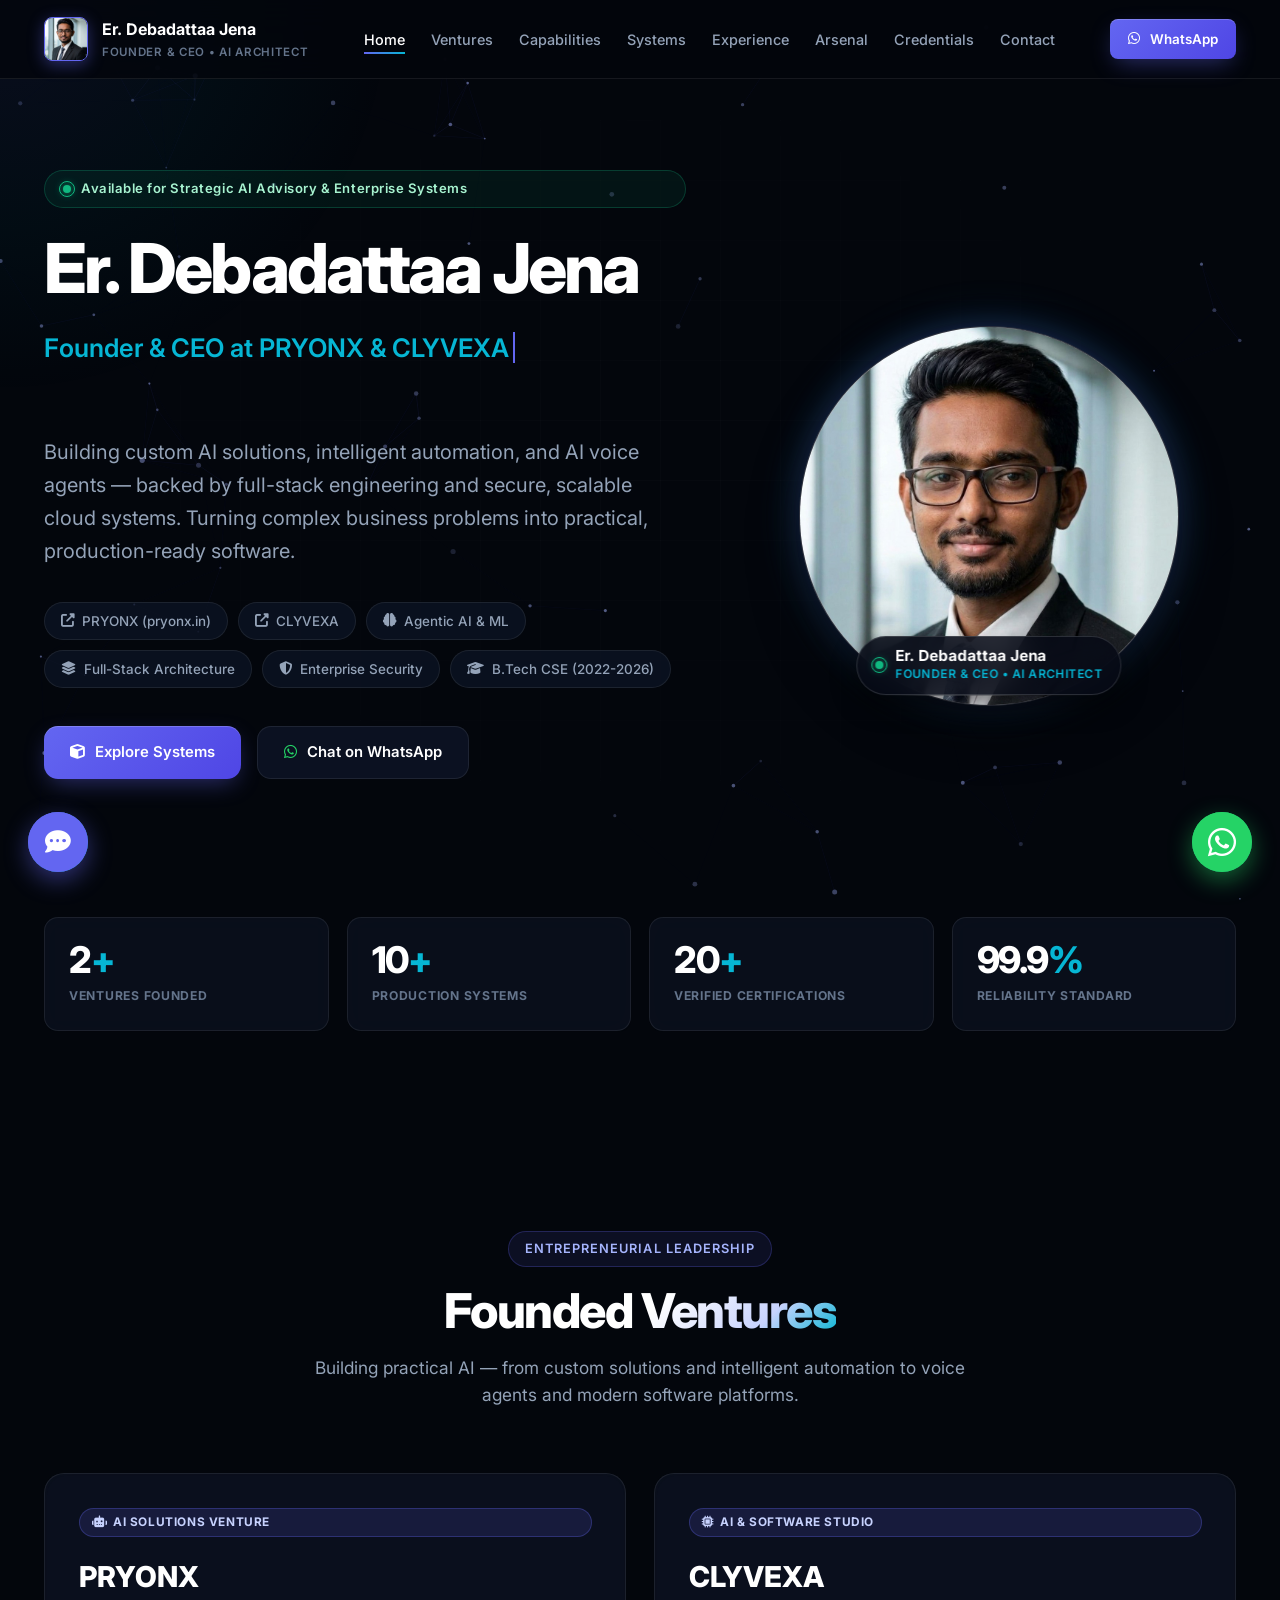
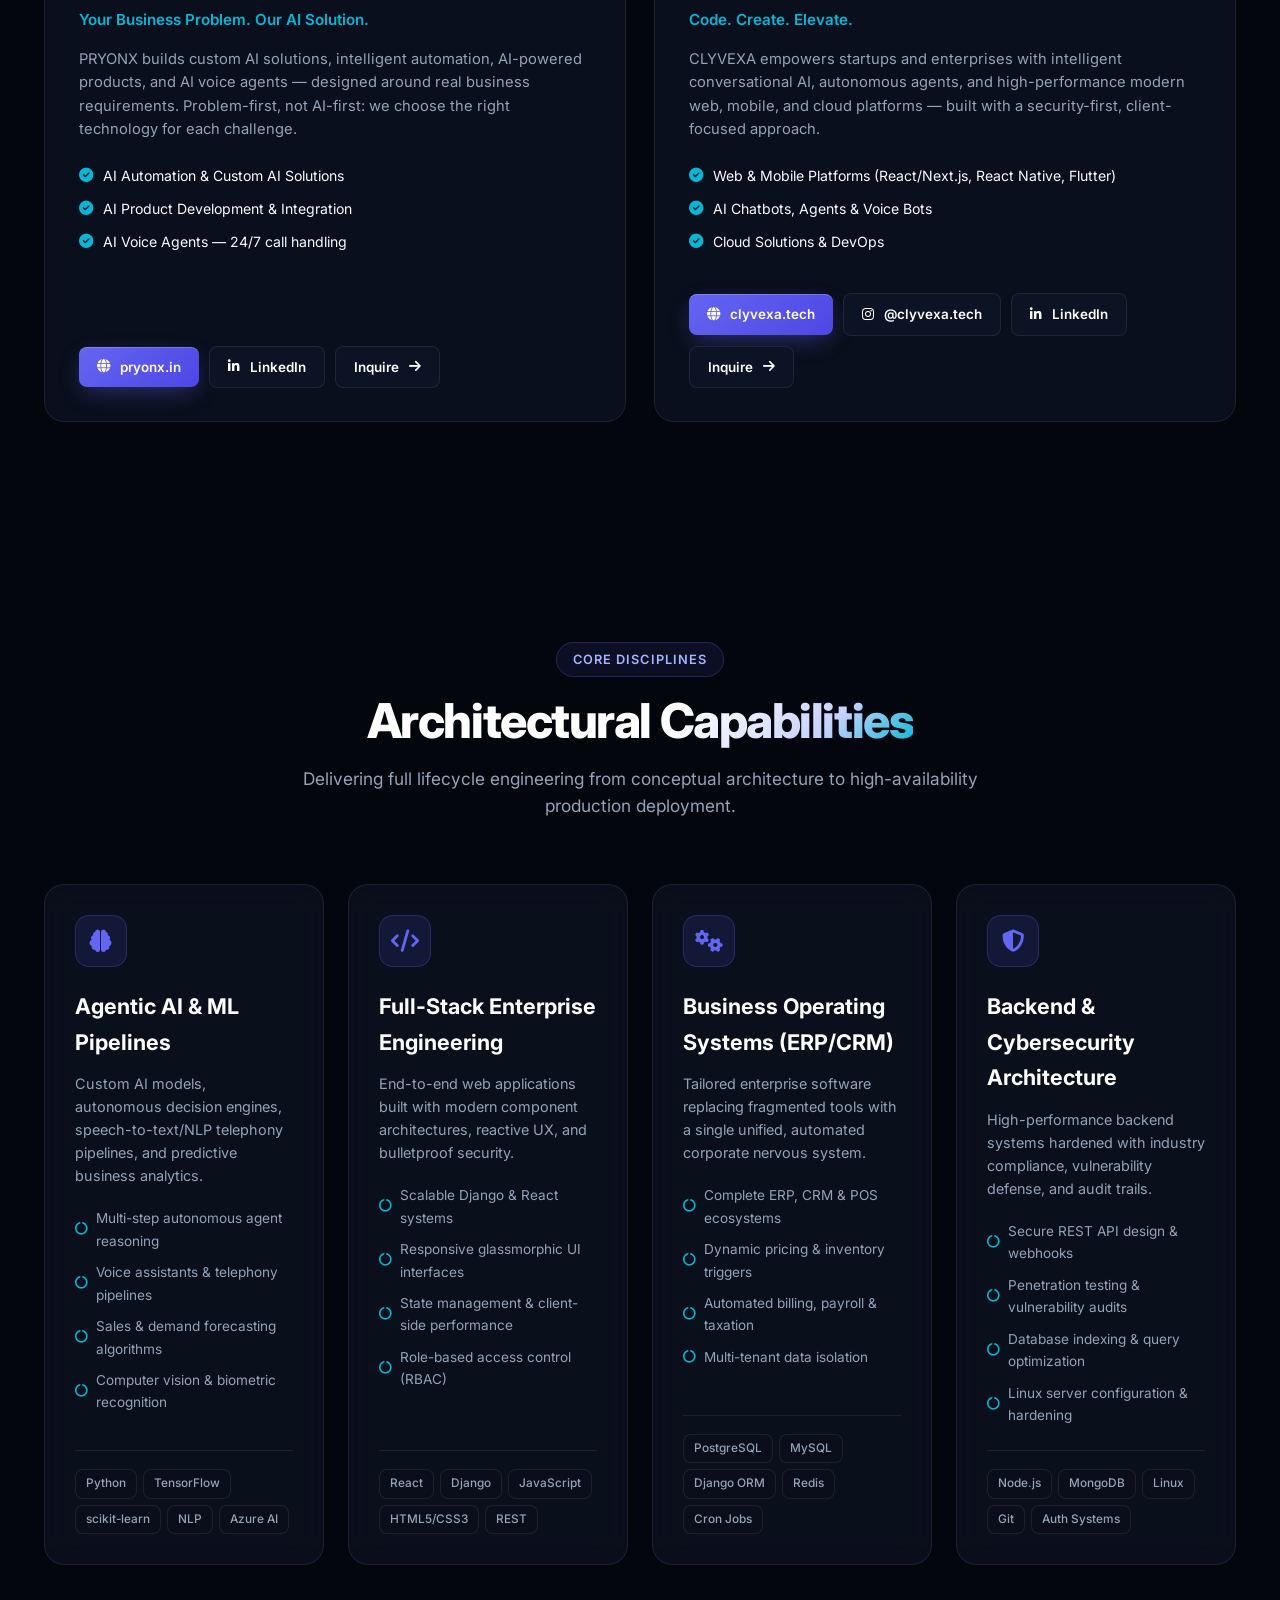
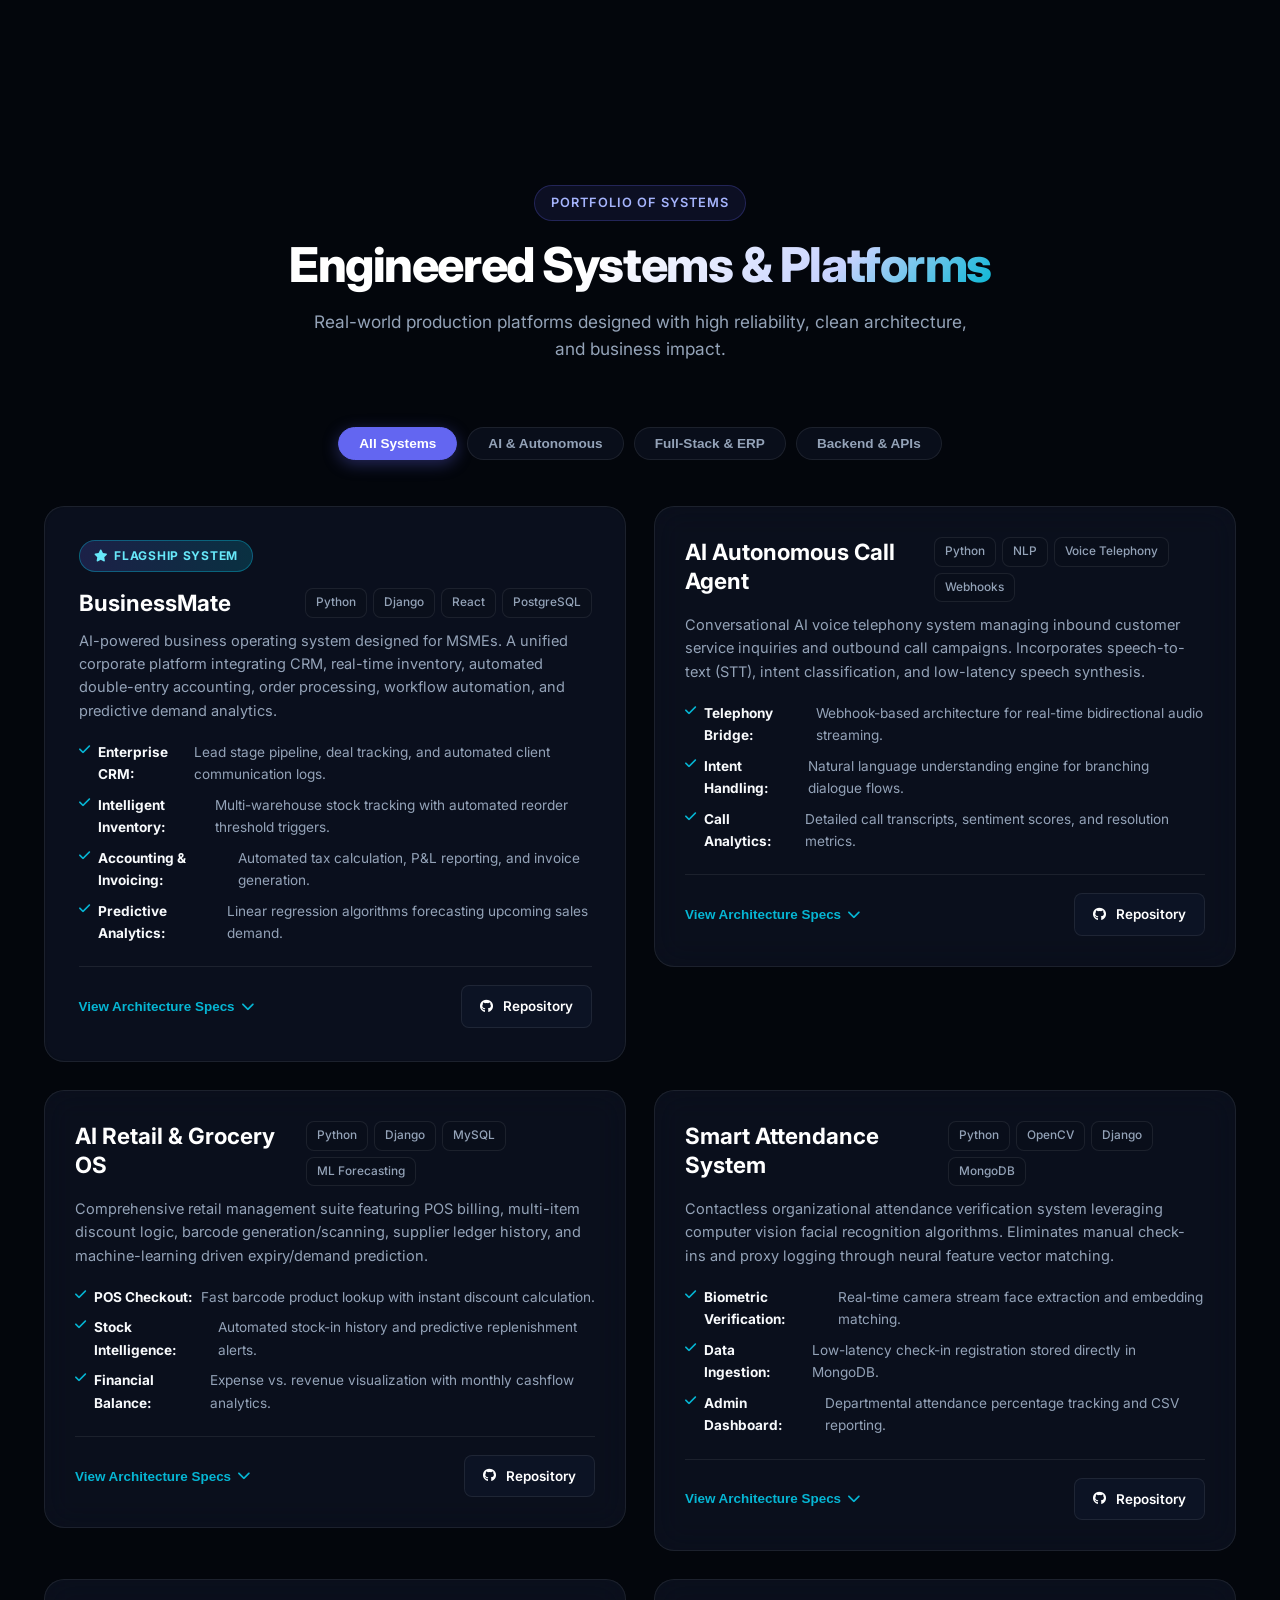
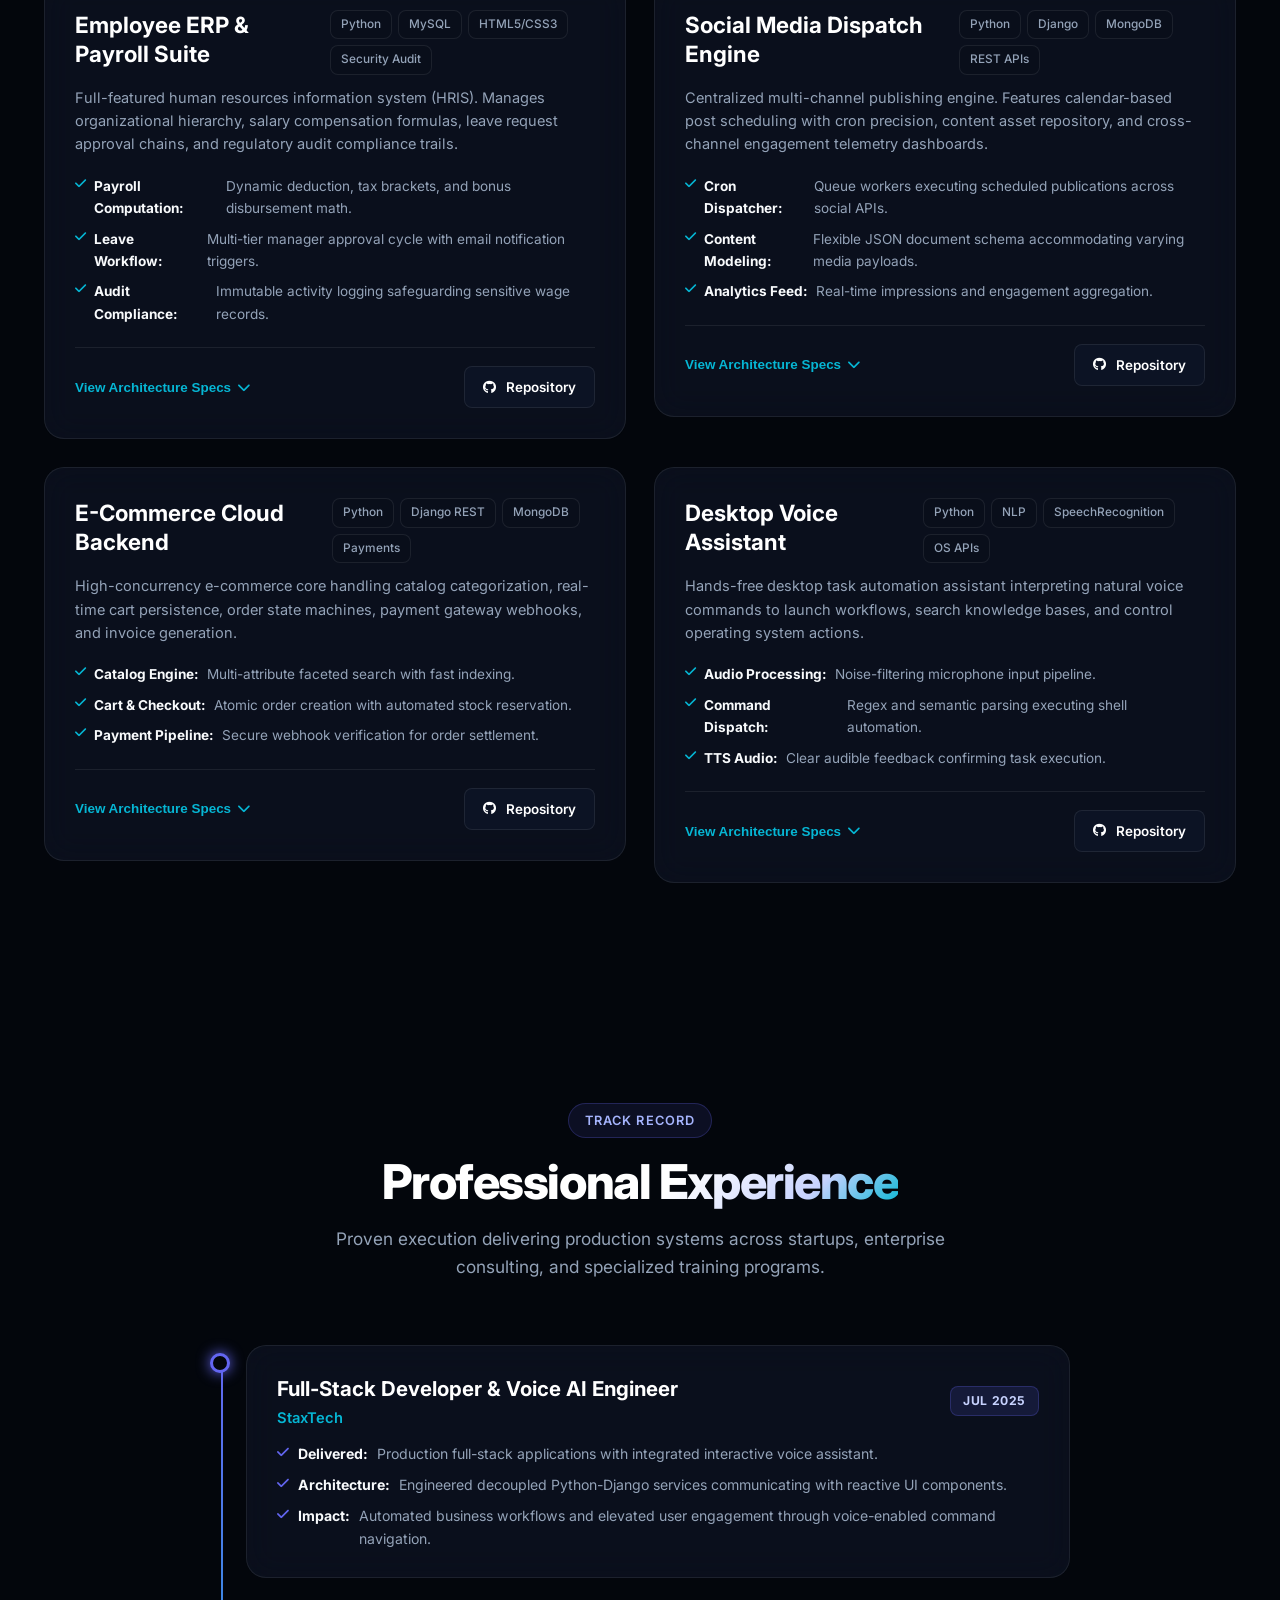
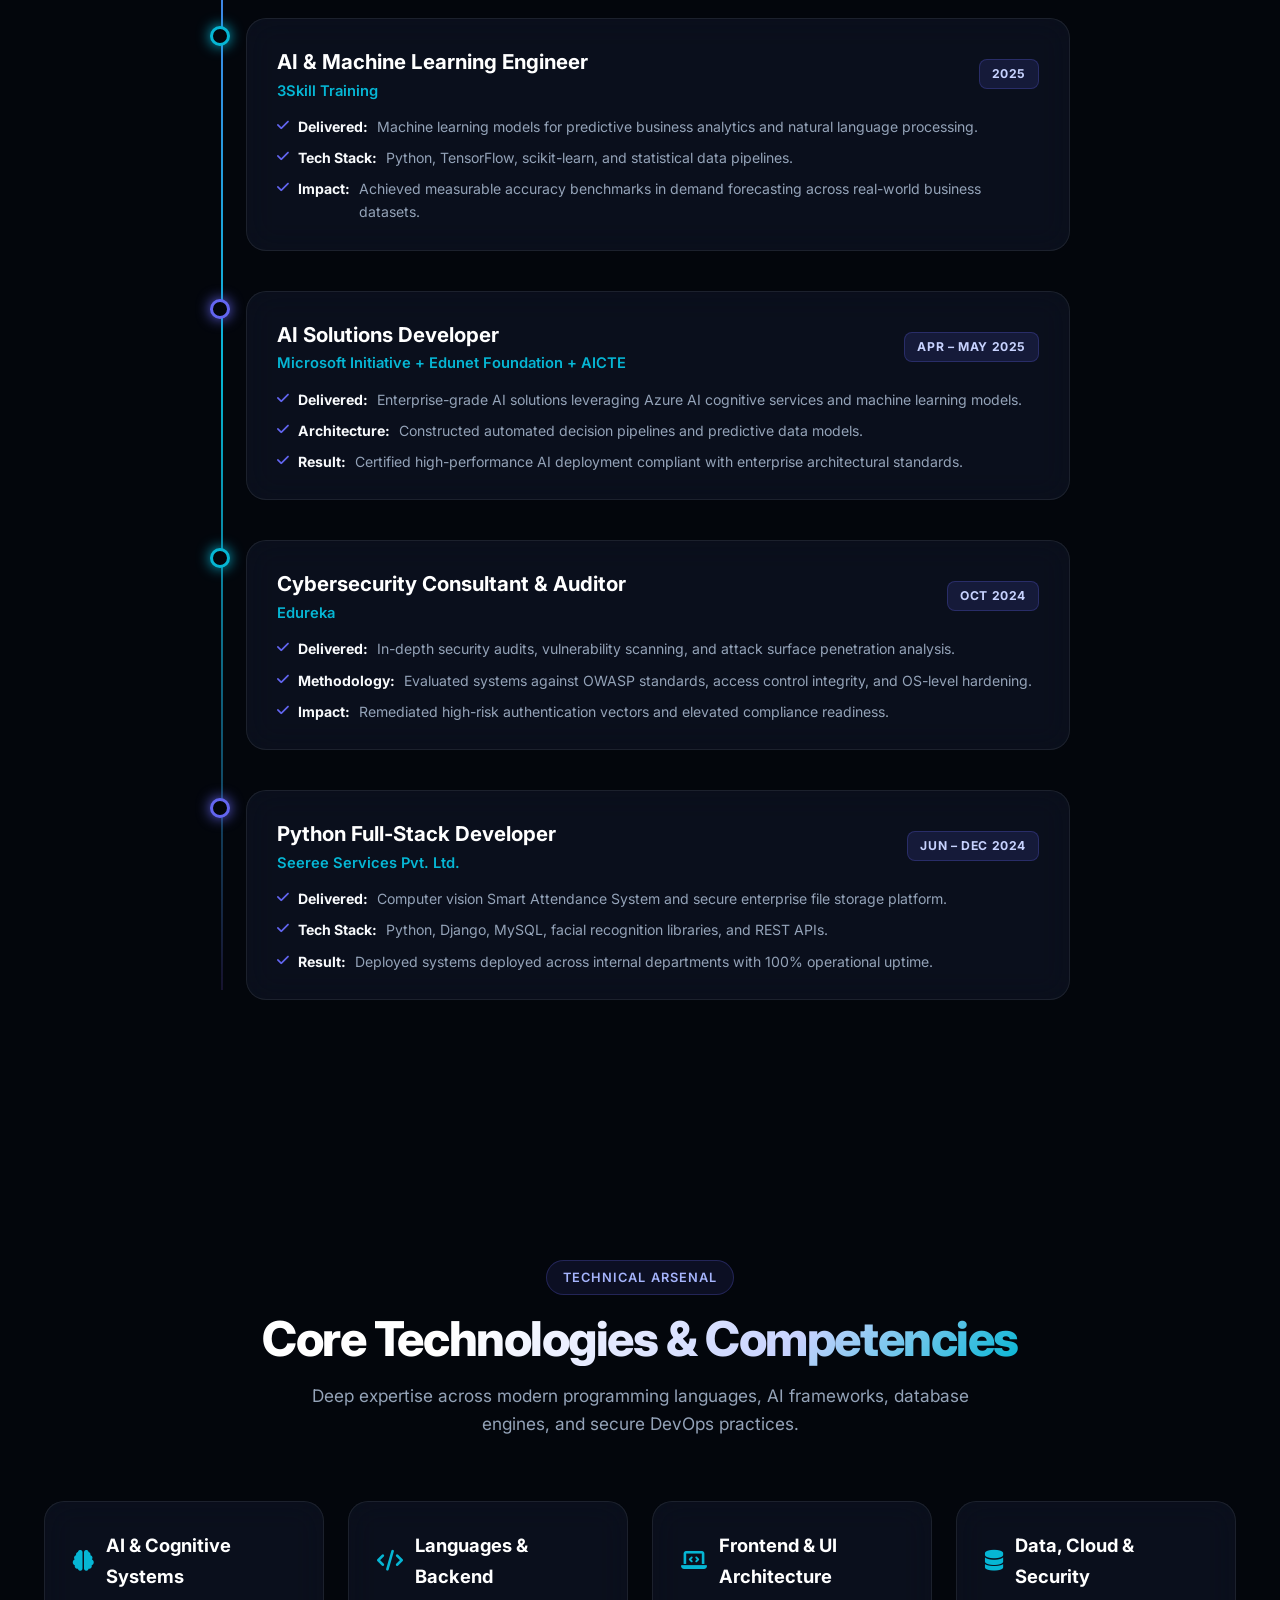
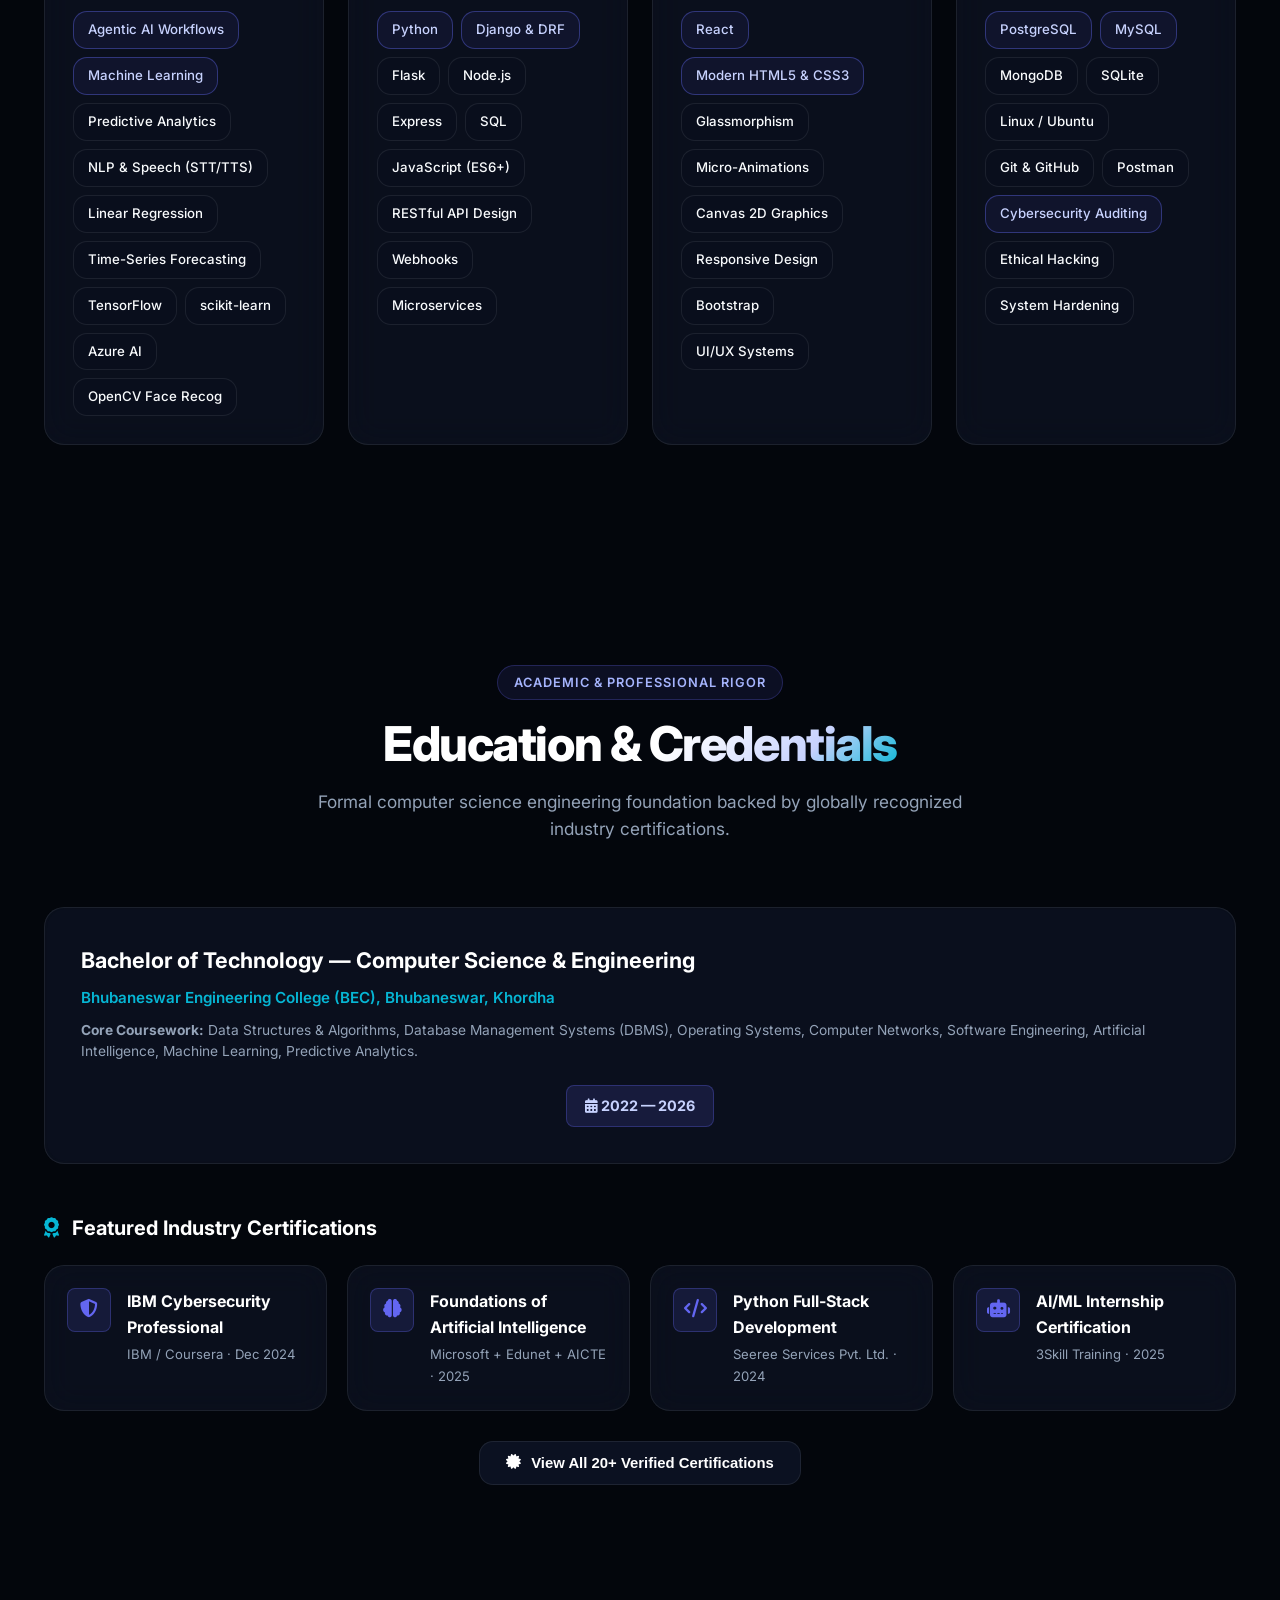
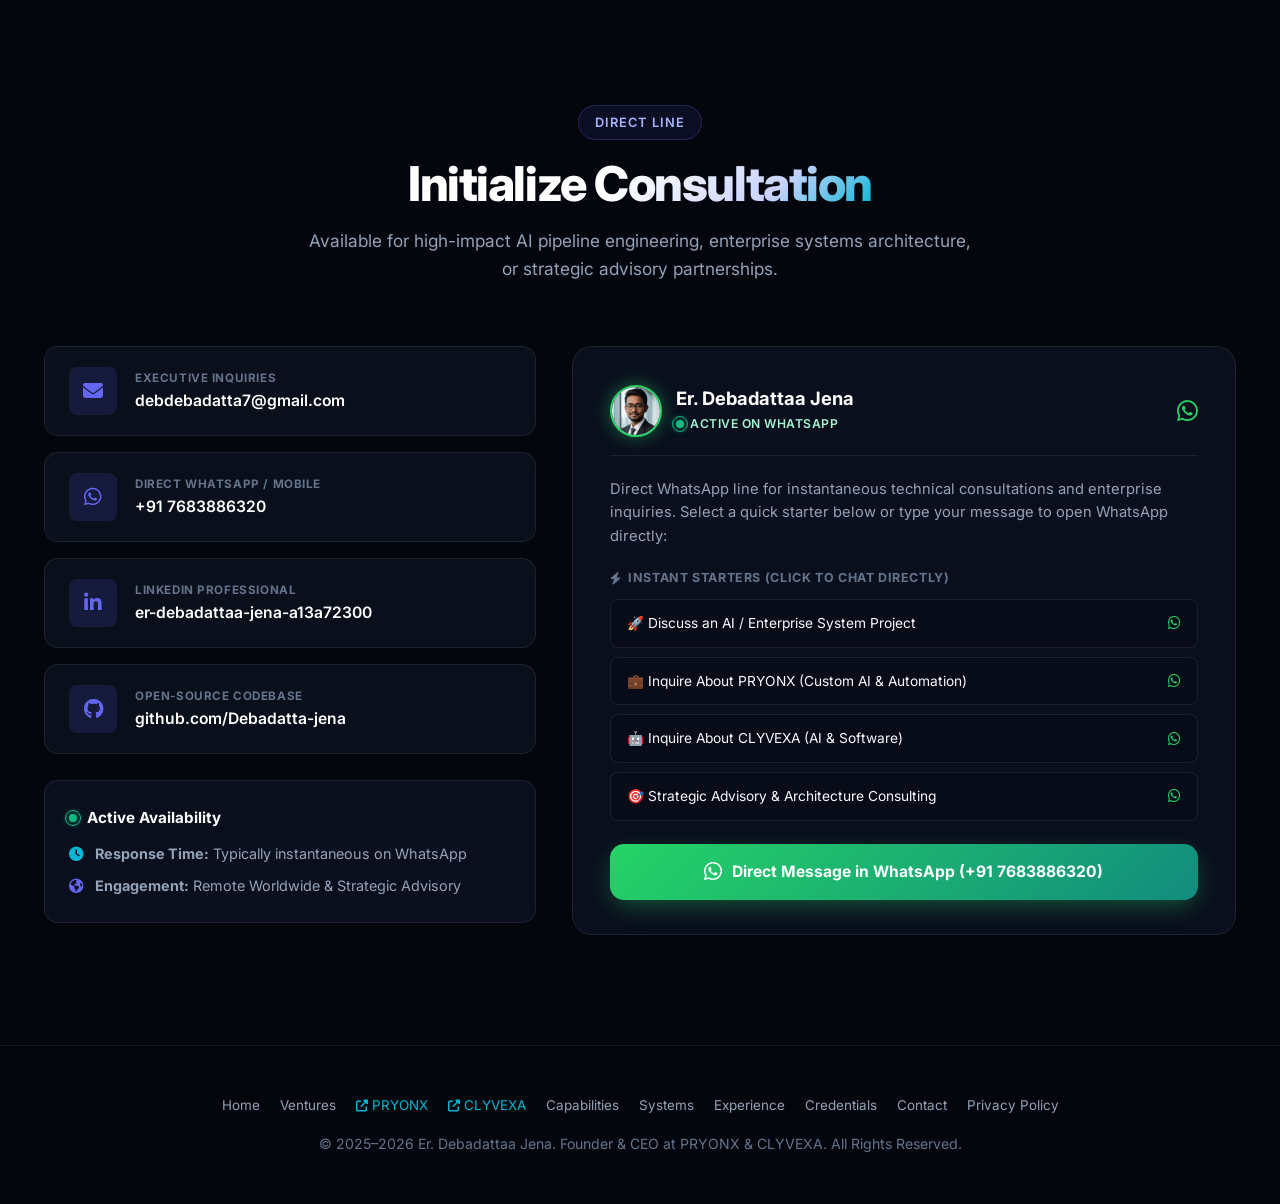
==== commit ddbf46d1: "Scrub Twilio/Exotel vendor names; fix contact WhatsApp chips to reflect PRYONX (AI) & CLYVEXA (AI & " ====
--- a/index.html
+++ b/index.html
@@ -603,7 +603,7 @@
                                         <div class="tech-pill-row" style="border:none; padding:0;">
                                             <span class="tech-chip">Python</span>
                                             <span class="tech-chip">NLP</span>
-                                            <span class="tech-chip">Twilio/Exotel</span>
+                                            <span class="tech-chip">Voice Telephony</span>
                                             <span class="tech-chip">Webhooks</span>
                                         </div>
                                     </div>
@@ -619,7 +619,7 @@
                                     <div class="project-collapsible-specs" id="specsCallAgent">
                                         <ul class="project-spec-points">
                                             <li><i class="fas fa-angle-right"></i> <strong>Failover Engine:</strong> Error handling for trial telephony accounts and unverified destination numbers.</li>
-                                            <li><i class="fas fa-angle-right"></i> <strong>Platform Agnostic:</strong> Multi-provider adapter design supporting Twilio, Exotel, and custom SIP trunks.</li>
+                                            <li><i class="fas fa-angle-right"></i> <strong>Platform Agnostic:</strong> Multi-provider adapter design supporting major telephony APIs and custom SIP trunks.</li>
                                             <li><i class="fas fa-angle-right"></i> <strong>Enterprise Integration:</strong> Automatic webhook callbacks updating CRM databases post-call.</li>
                                         </ul>
                                     </div>
@@ -1387,12 +1387,12 @@
                                             <span>🚀 Discuss an AI / Enterprise System Project</span>
                                             <i class="fab fa-whatsapp"></i>
                                         </a>
-                                        <a href="https://wa.me/917683886320?text=Hello%20Debadatta%2C%20inquiring%20about%20PRYONX%20business%20operating%20systems%20%28ERP%2FCRM%29." target="_blank" rel="noopener noreferrer" class="whatsapp-chip-btn" data-msg="Hello Debadatta, inquiring about PRYONX business operating systems (ERP/CRM).">
-                                            <span>💼 Inquire About PRYONX (ERP/CRM Solutions)</span>
+                                        <a href="https://wa.me/917683886320?text=Hello%20Debadatta%2C%20inquiring%20about%20PRYONX%20custom%20AI%20solutions%20%26%20automation." target="_blank" rel="noopener noreferrer" class="whatsapp-chip-btn" data-msg="Hello Debadatta, inquiring about PRYONX custom AI solutions & automation.">
+                                            <span>💼 Inquire About PRYONX (Custom AI &amp; Automation)</span>
                                             <i class="fab fa-whatsapp"></i>
                                         </a>
-                                        <a href="https://wa.me/917683886320?text=Hi%20Debadatta%2C%20interested%20in%20CLYVEXA%20agentic%20AI%20pipelines%20%26%20voice%20agents." target="_blank" rel="noopener noreferrer" class="whatsapp-chip-btn" data-msg="Hi Debadatta, interested in CLYVEXA agentic AI pipelines & voice agents.">
-                                            <span>🤖 Inquire About CLYVEXA AI Pipelines</span>
+                                        <a href="https://wa.me/917683886320?text=Hi%20Debadatta%2C%20interested%20in%20CLYVEXA%20AI%20%26%20software%20solutions." target="_blank" rel="noopener noreferrer" class="whatsapp-chip-btn" data-msg="Hi Debadatta, interested in CLYVEXA AI & software solutions.">
+                                            <span>🤖 Inquire About CLYVEXA (AI &amp; Software)</span>
                                             <i class="fab fa-whatsapp"></i>
                                         </a>
                                         <a href="https://wa.me/917683886320?text=Hello%20Er.%20Debadattaa%20Jena%2C%20interested%20in%20strategic%20advisory%20%26%20consulting." target="_blank" rel="noopener noreferrer" class="whatsapp-chip-btn" data-msg="Hello Er. Debadattaa Jena, interested in strategic advisory & consulting.">
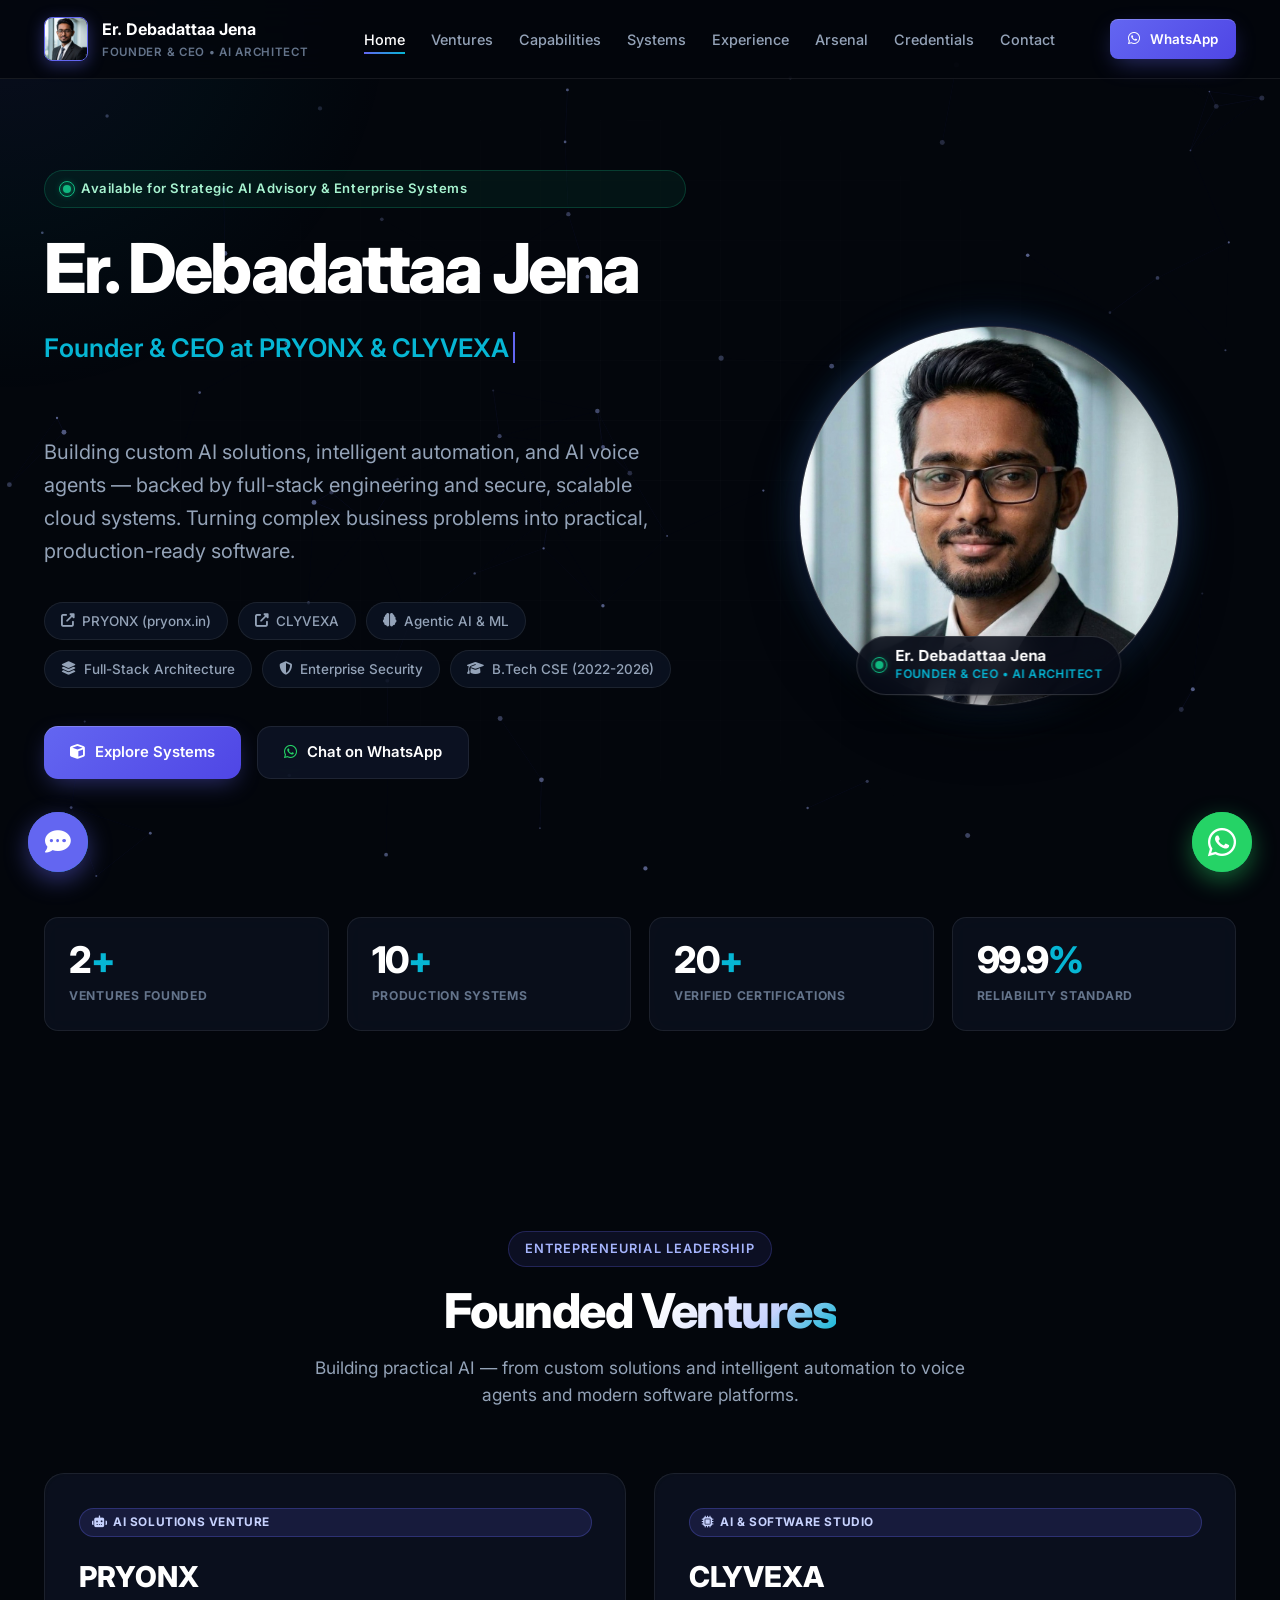
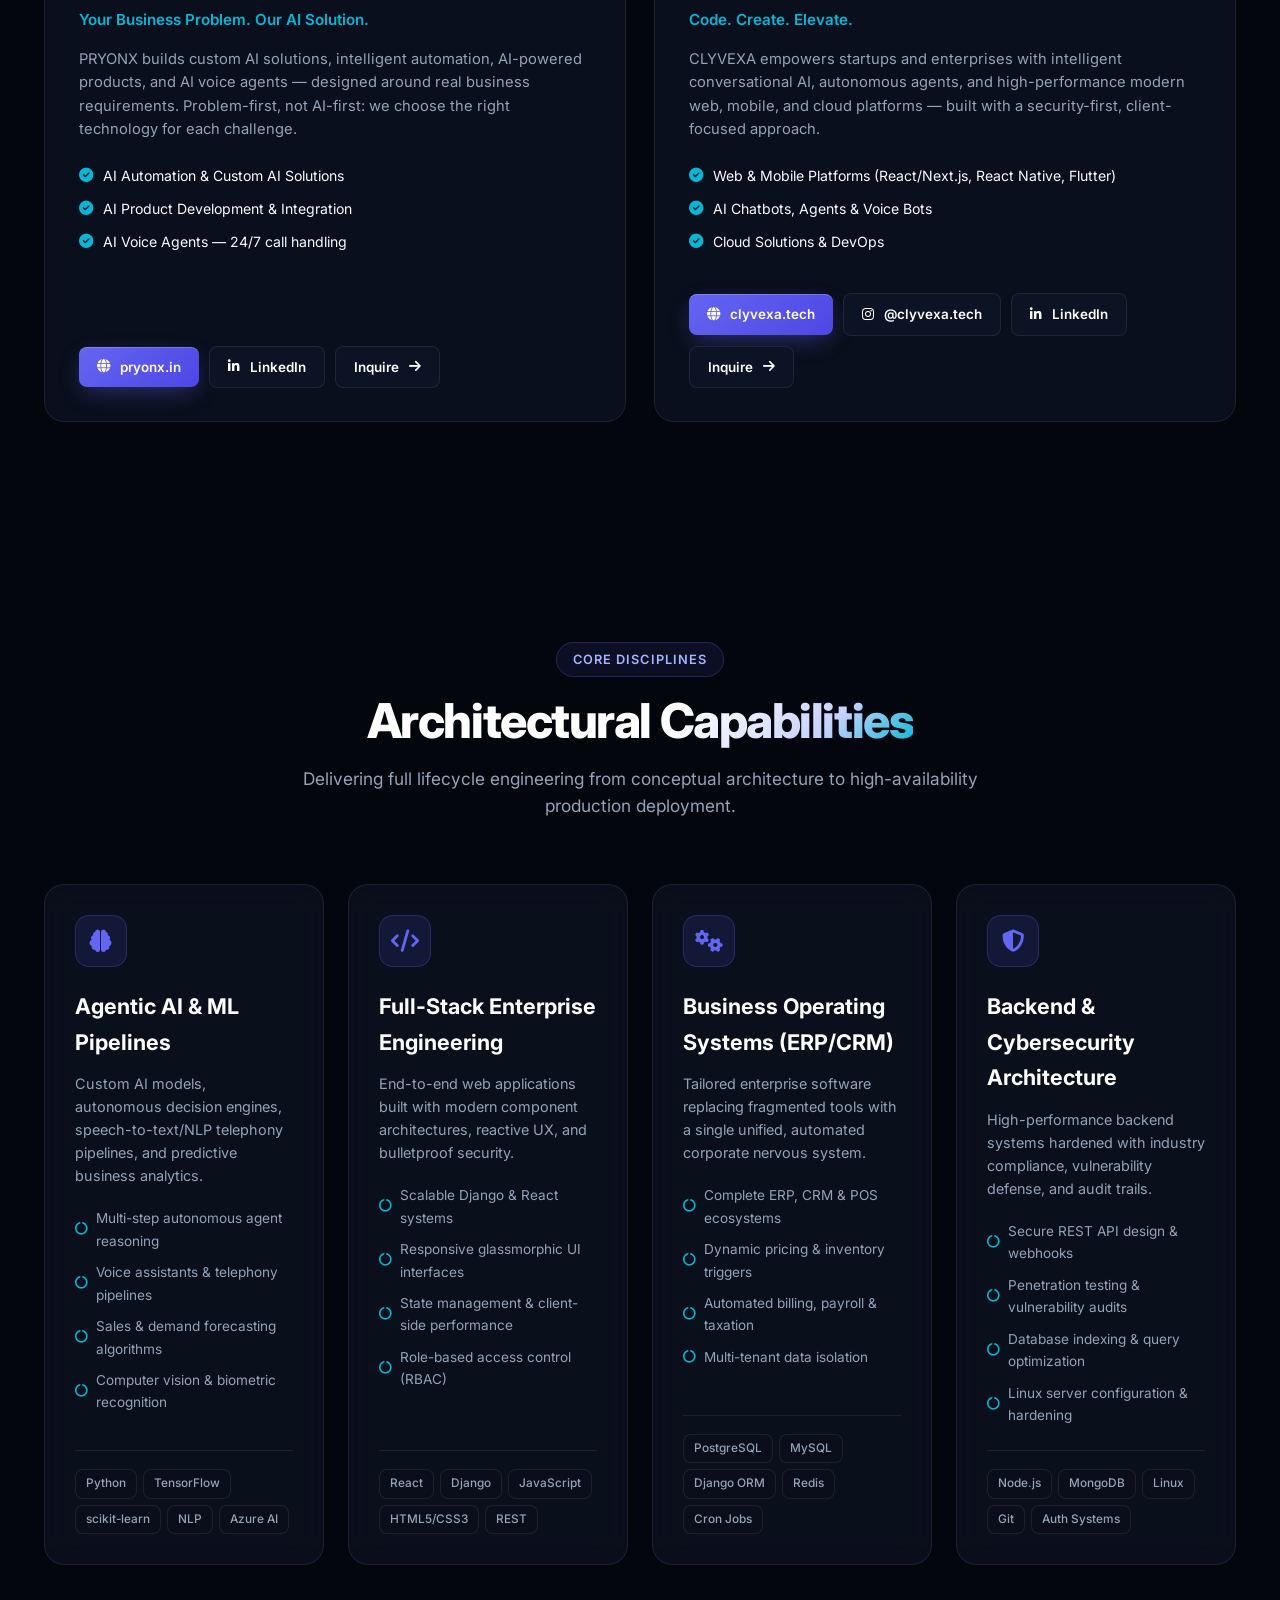
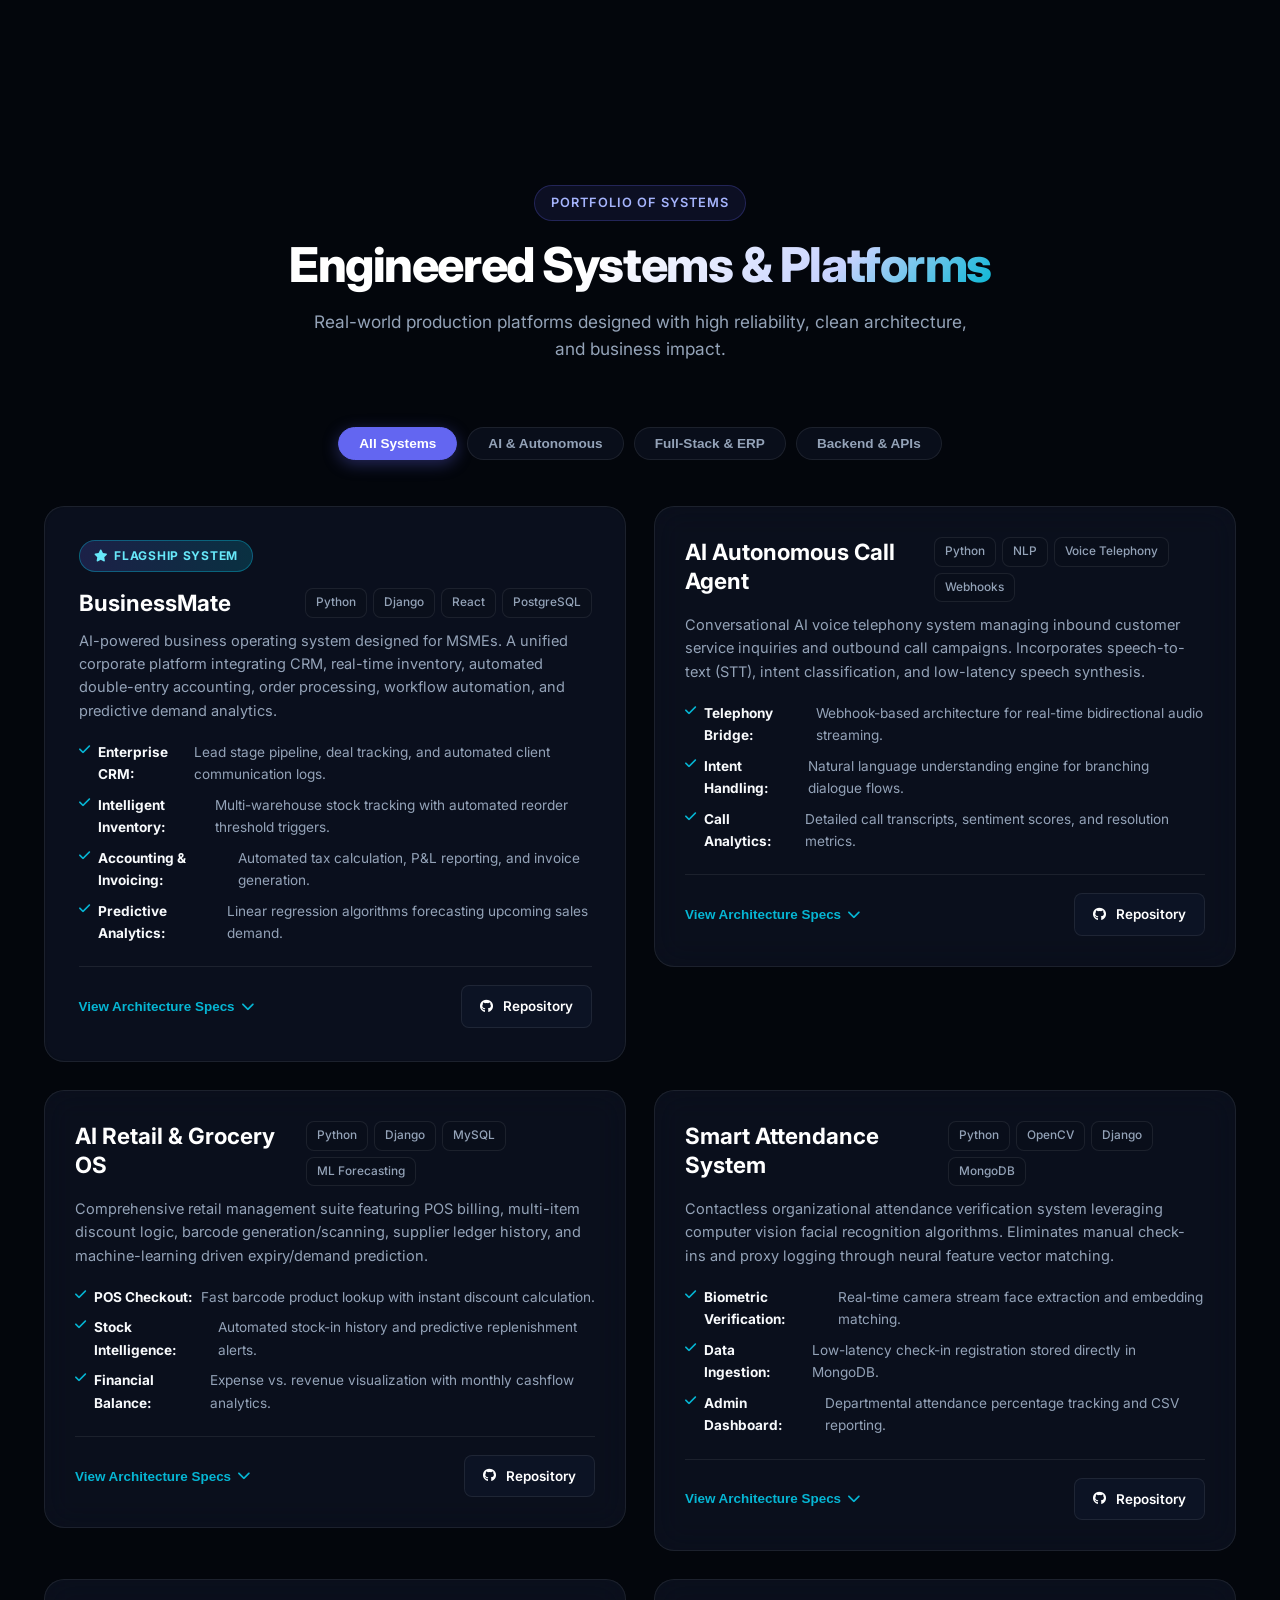
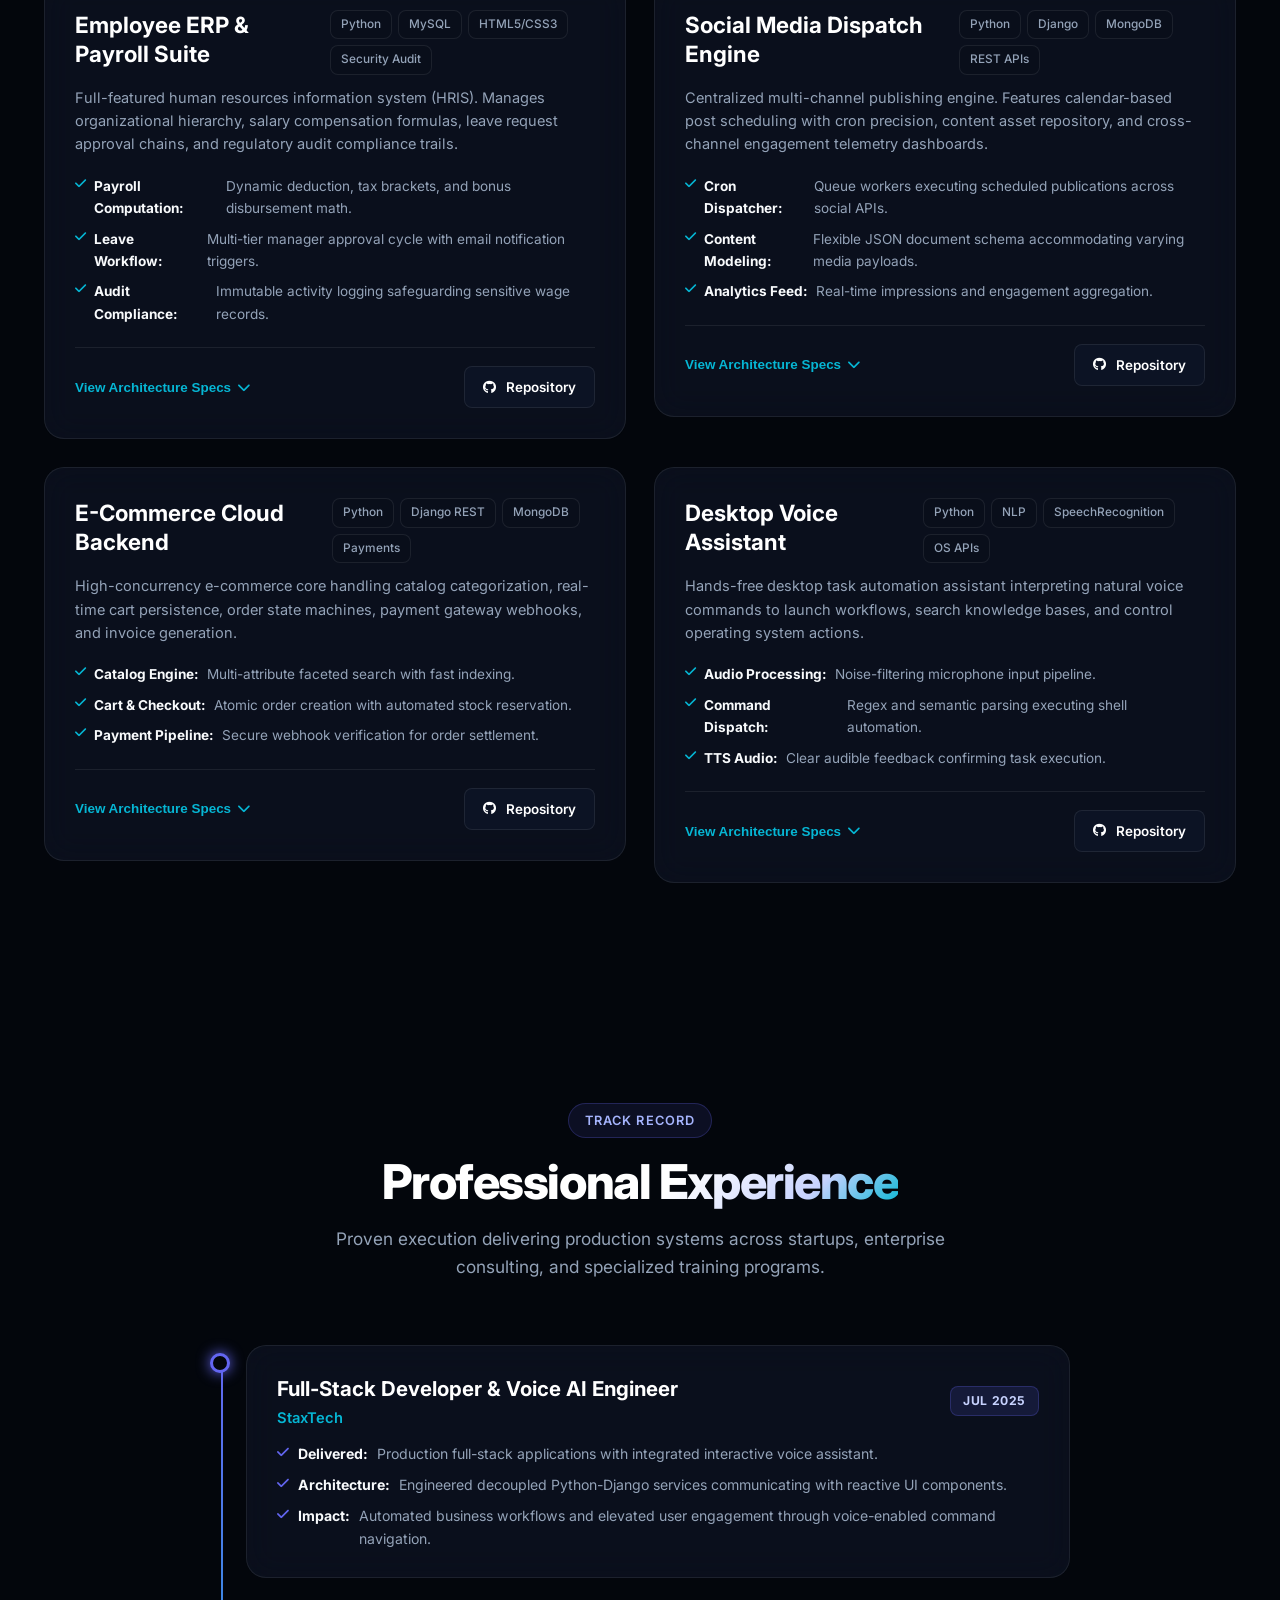
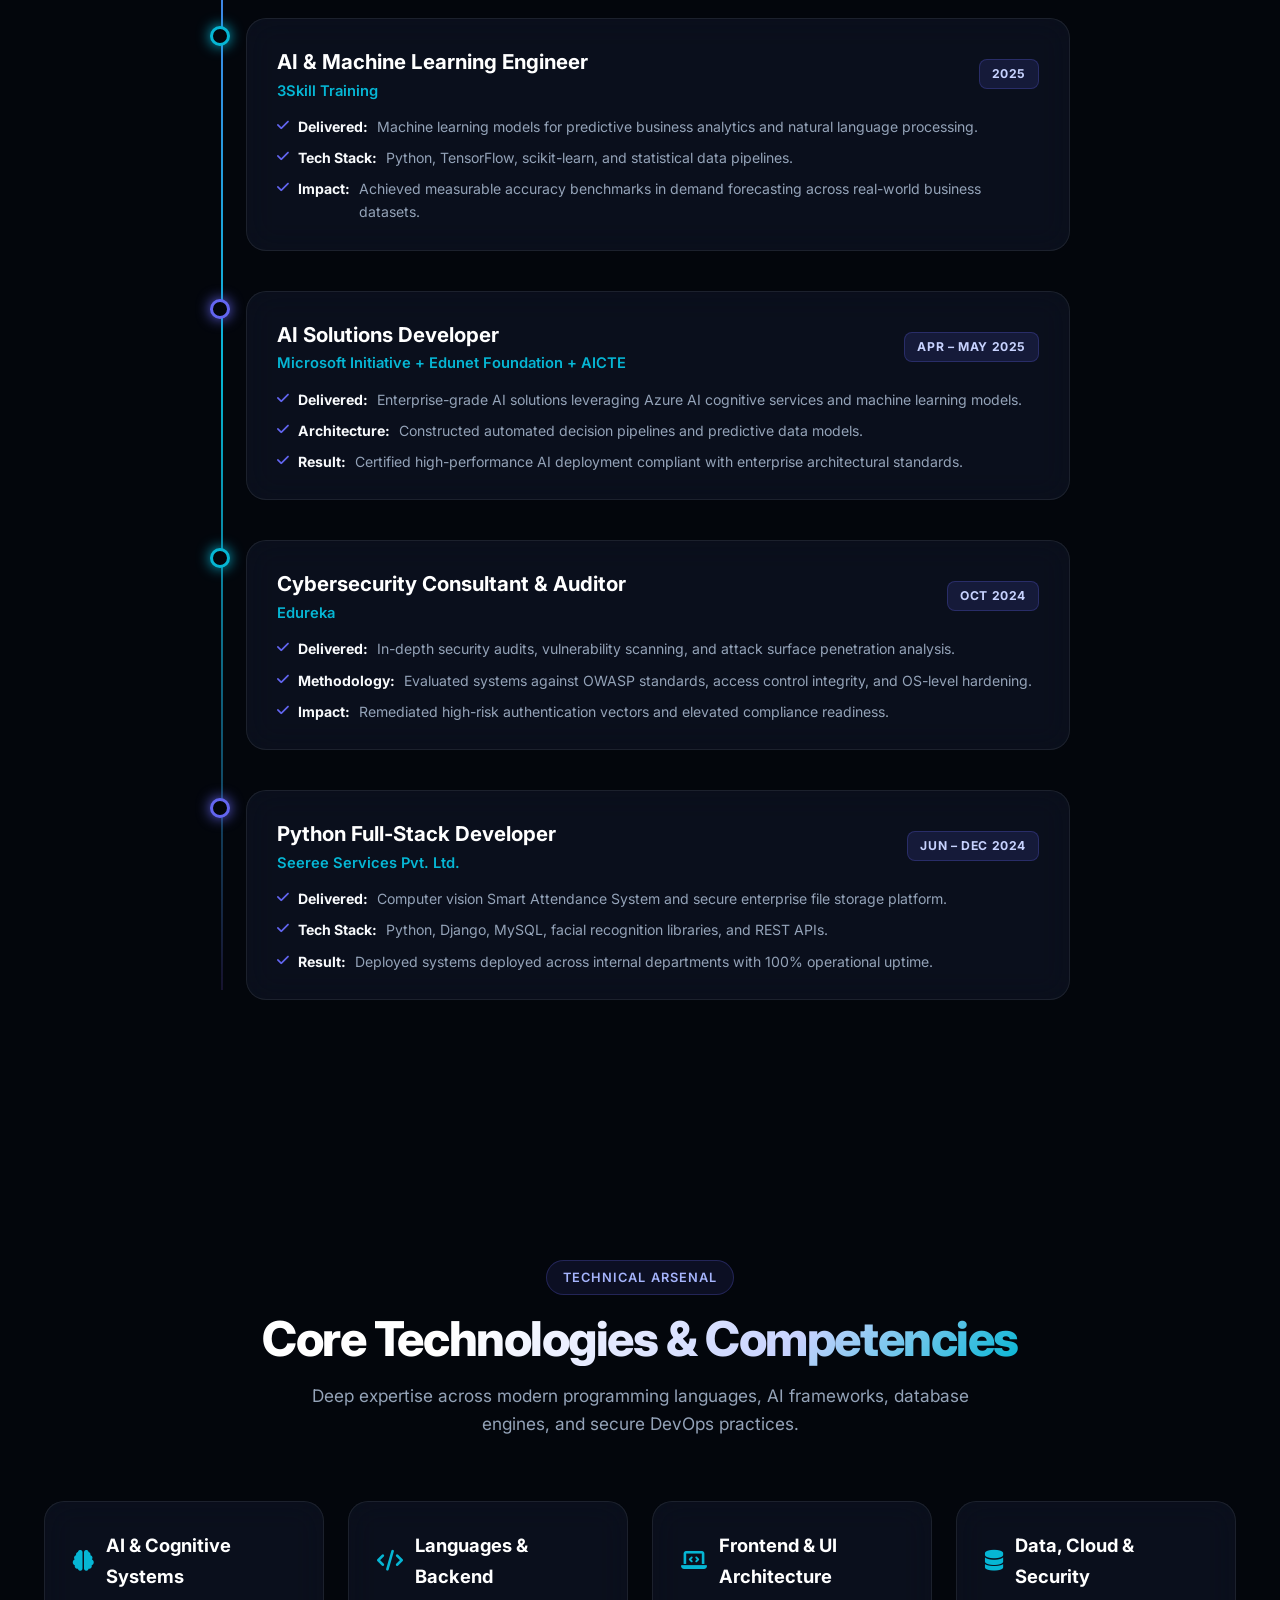
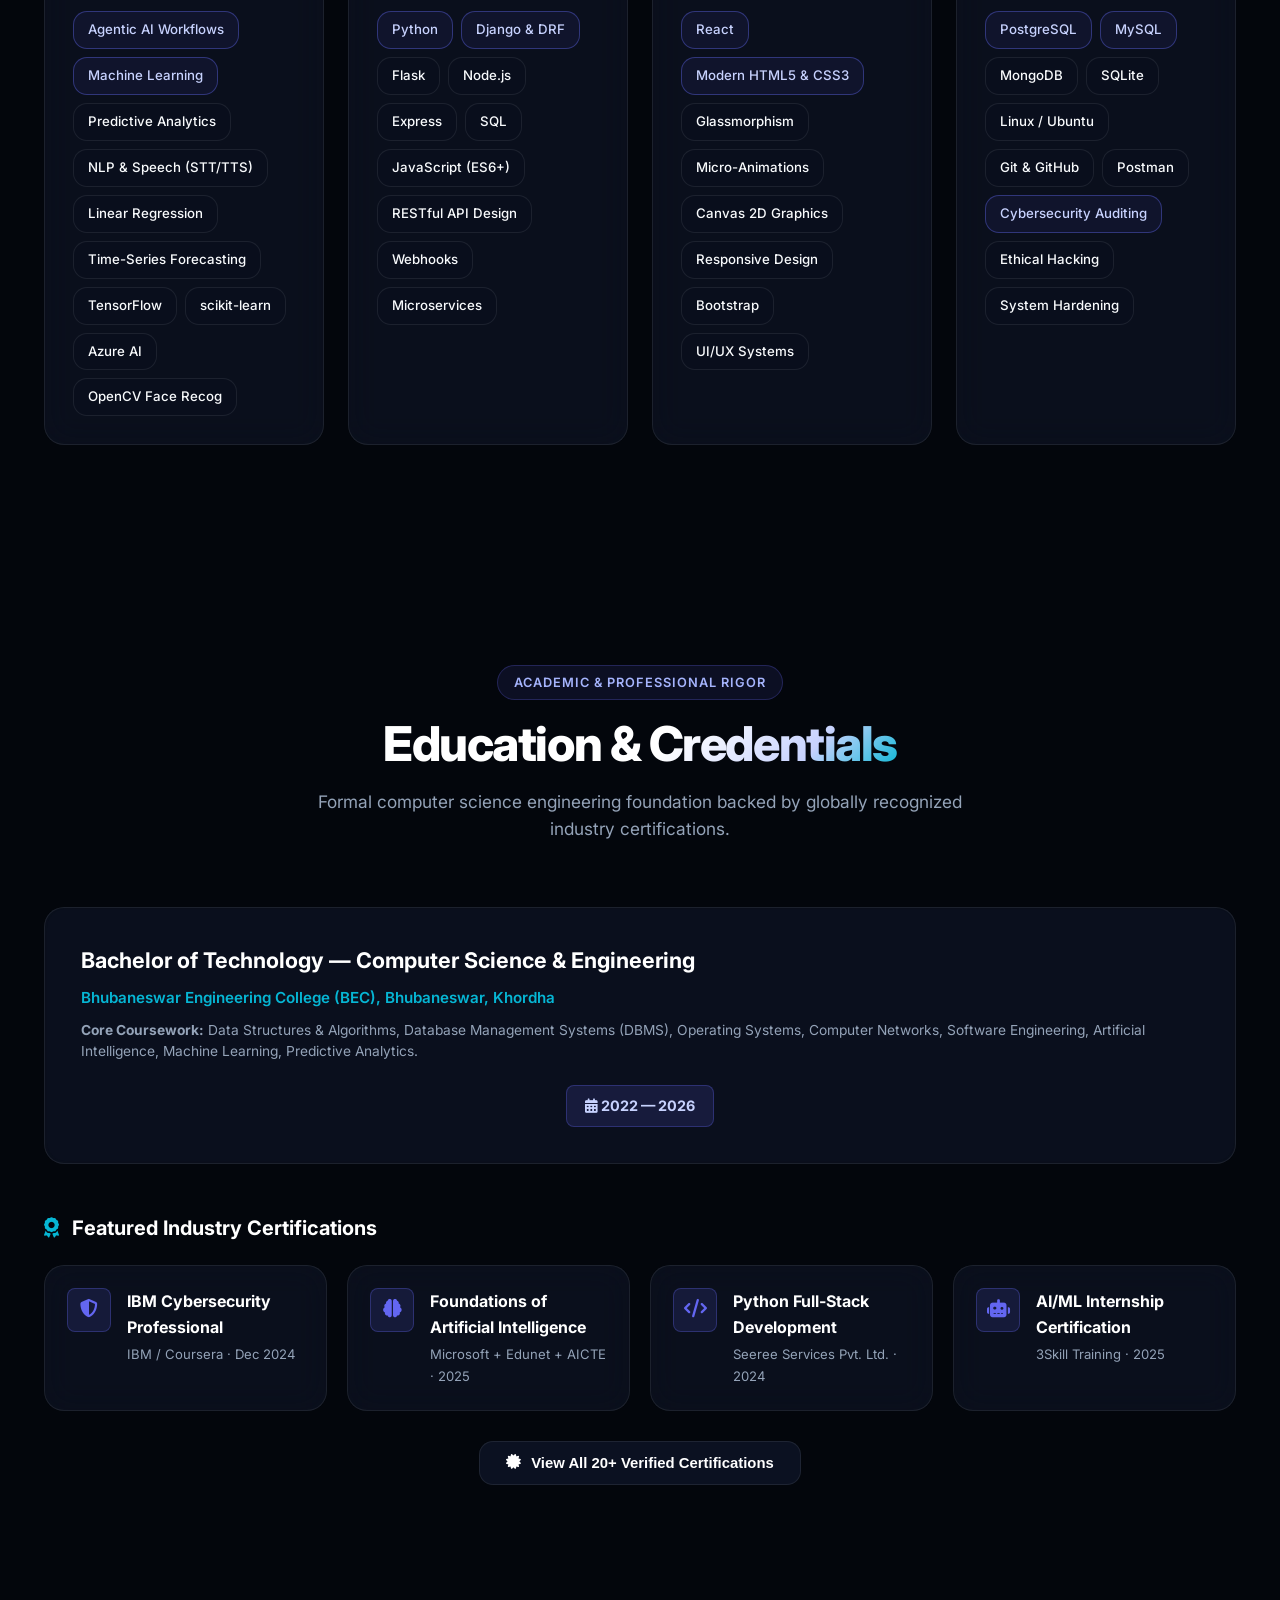
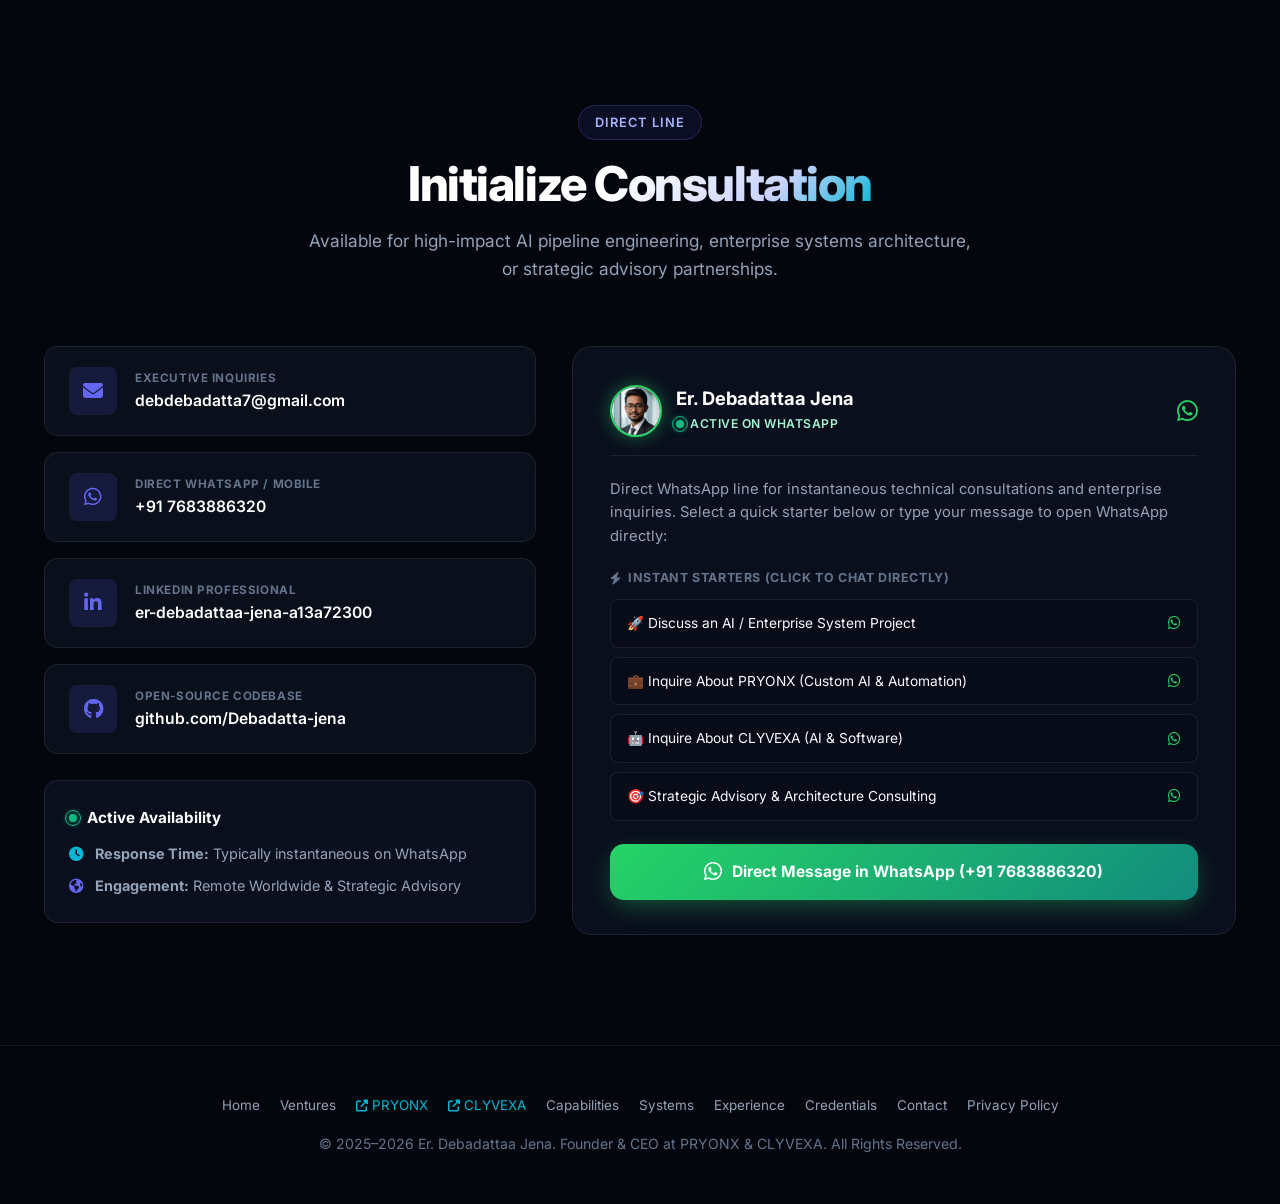
==== commit 49cd310c: "Rebrand chatbot as personal assistant of Er. Debadatta Jena (third-person 'Sir' persona); bump asset" ====
--- a/index.html
+++ b/index.html
@@ -154,7 +154,7 @@
     <link href="https://fonts.googleapis.com/css2?family=Inter:wght@300;400;500;600;700;800&family=JetBrains+Mono:wght@400;600&display=swap" rel="stylesheet">
 
     <!-- Stylesheet -->
-    <link rel="stylesheet" href="styles.css?v=3">
+    <link rel="stylesheet" href="styles.css?v=4">
 </head>
 <body>
     <!-- Skip to Content -->
@@ -1442,9 +1442,9 @@
     <div class="chatbot-panel" id="chatbotPanel" role="dialog" aria-modal="false" aria-label="Portfolio assistant" aria-hidden="true">
         <header class="chatbot-header">
             <div class="chatbot-header-id">
-                <span class="chatbot-avatar"><i class="fas fa-robot"></i></span>
+                <span class="chatbot-avatar"><i class="fas fa-user-tie"></i></span>
                 <div>
-                    <strong>DJ Assistant</strong>
+                    <strong>Assistant to Er. Debadatta Jena</strong>
                     <small>Offline · runs in your browser</small>
                 </div>
             </div>
@@ -1454,7 +1454,7 @@
         <div class="chatbot-quick" id="chatbotQuick"></div>
         <footer class="chatbot-footer">Tap a question to get an answer — no typing needed.</footer>
     </div>
-    <button class="chatbot-toggle" id="chatbotToggle" type="button" aria-label="Open portfolio assistant" aria-expanded="false" aria-controls="chatbotPanel">
+    <button class="chatbot-toggle" id="chatbotToggle" type="button" aria-label="Open the assistant of Er. Debadatta Jena" aria-expanded="false" aria-controls="chatbotPanel">
         <i class="fas fa-comment-dots cb-open-icon"></i>
         <i class="fas fa-times cb-close-icon"></i>
     </button>
@@ -1473,6 +1473,6 @@
     </button>
 
     <!-- Executive Runtime Script -->
-    <script src="script.js?v=3" defer></script>
+    <script src="script.js?v=4" defer></script>
 </body>
 </html>
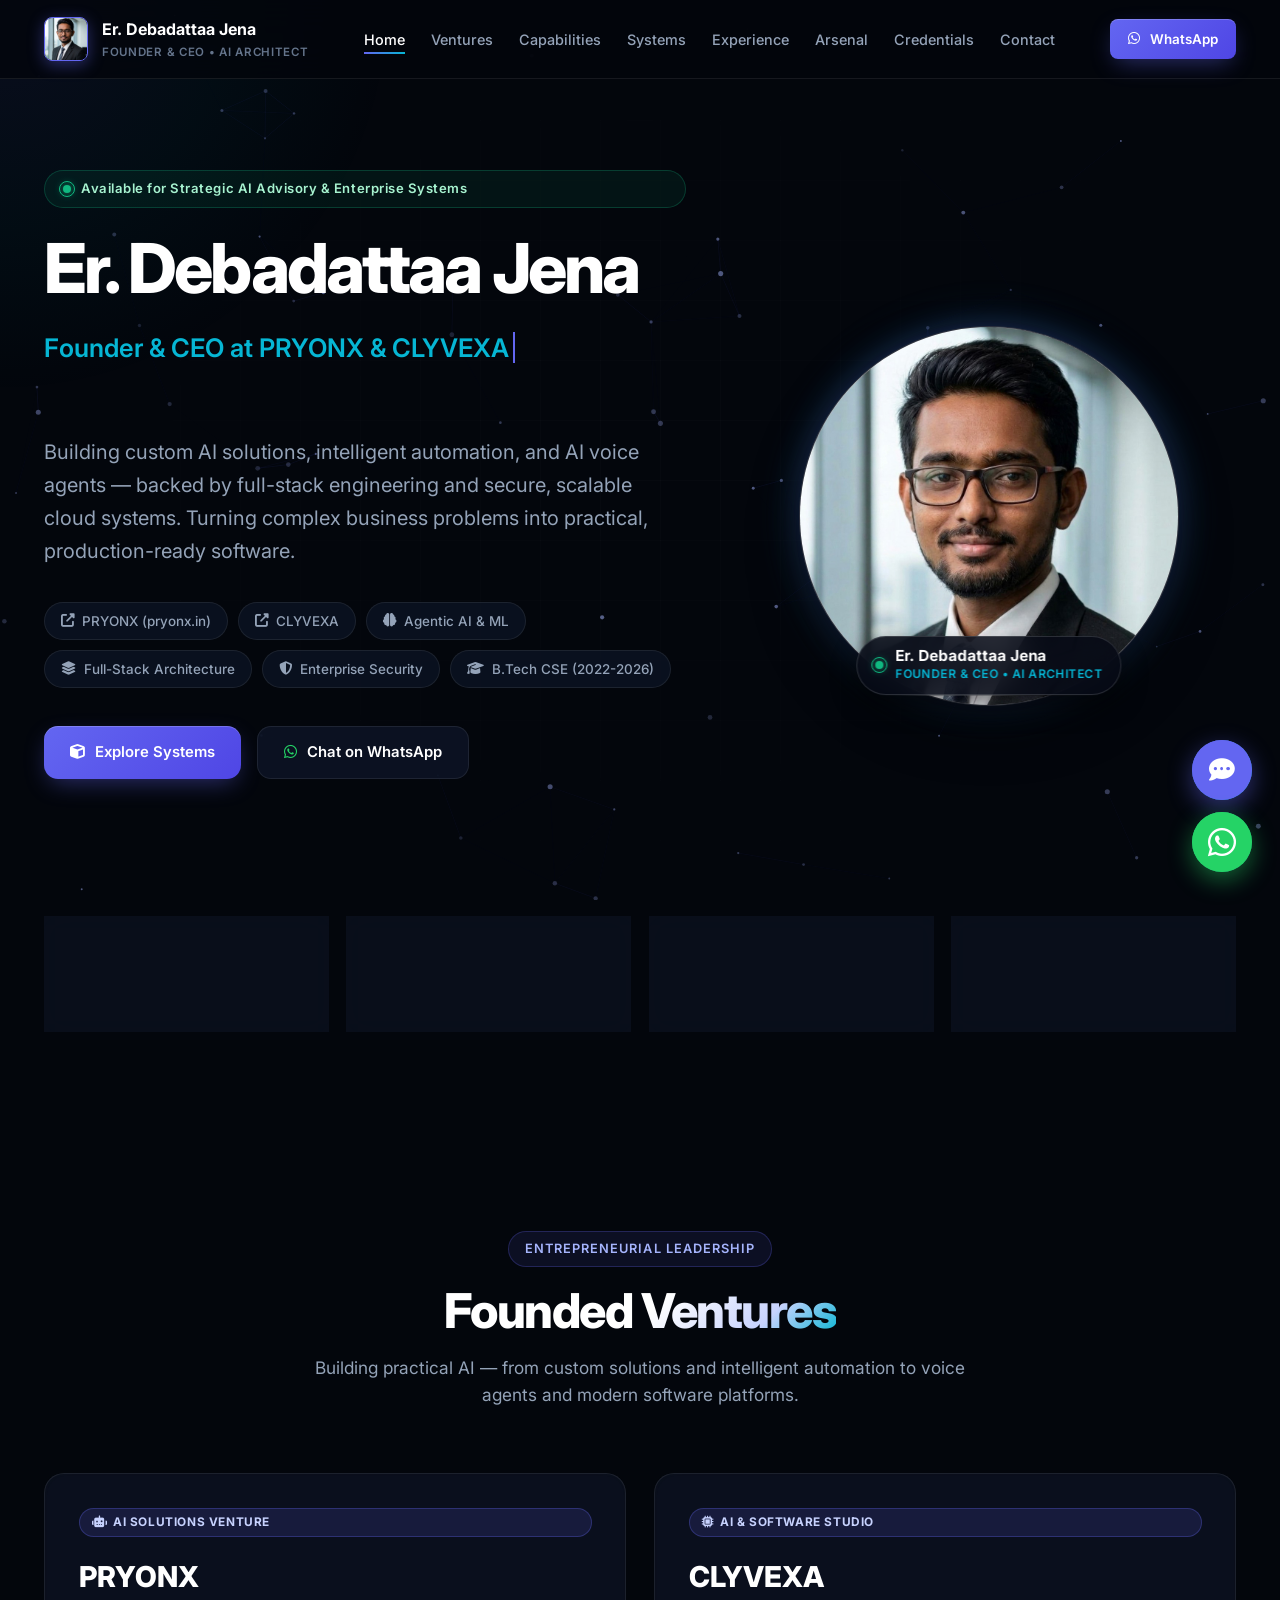
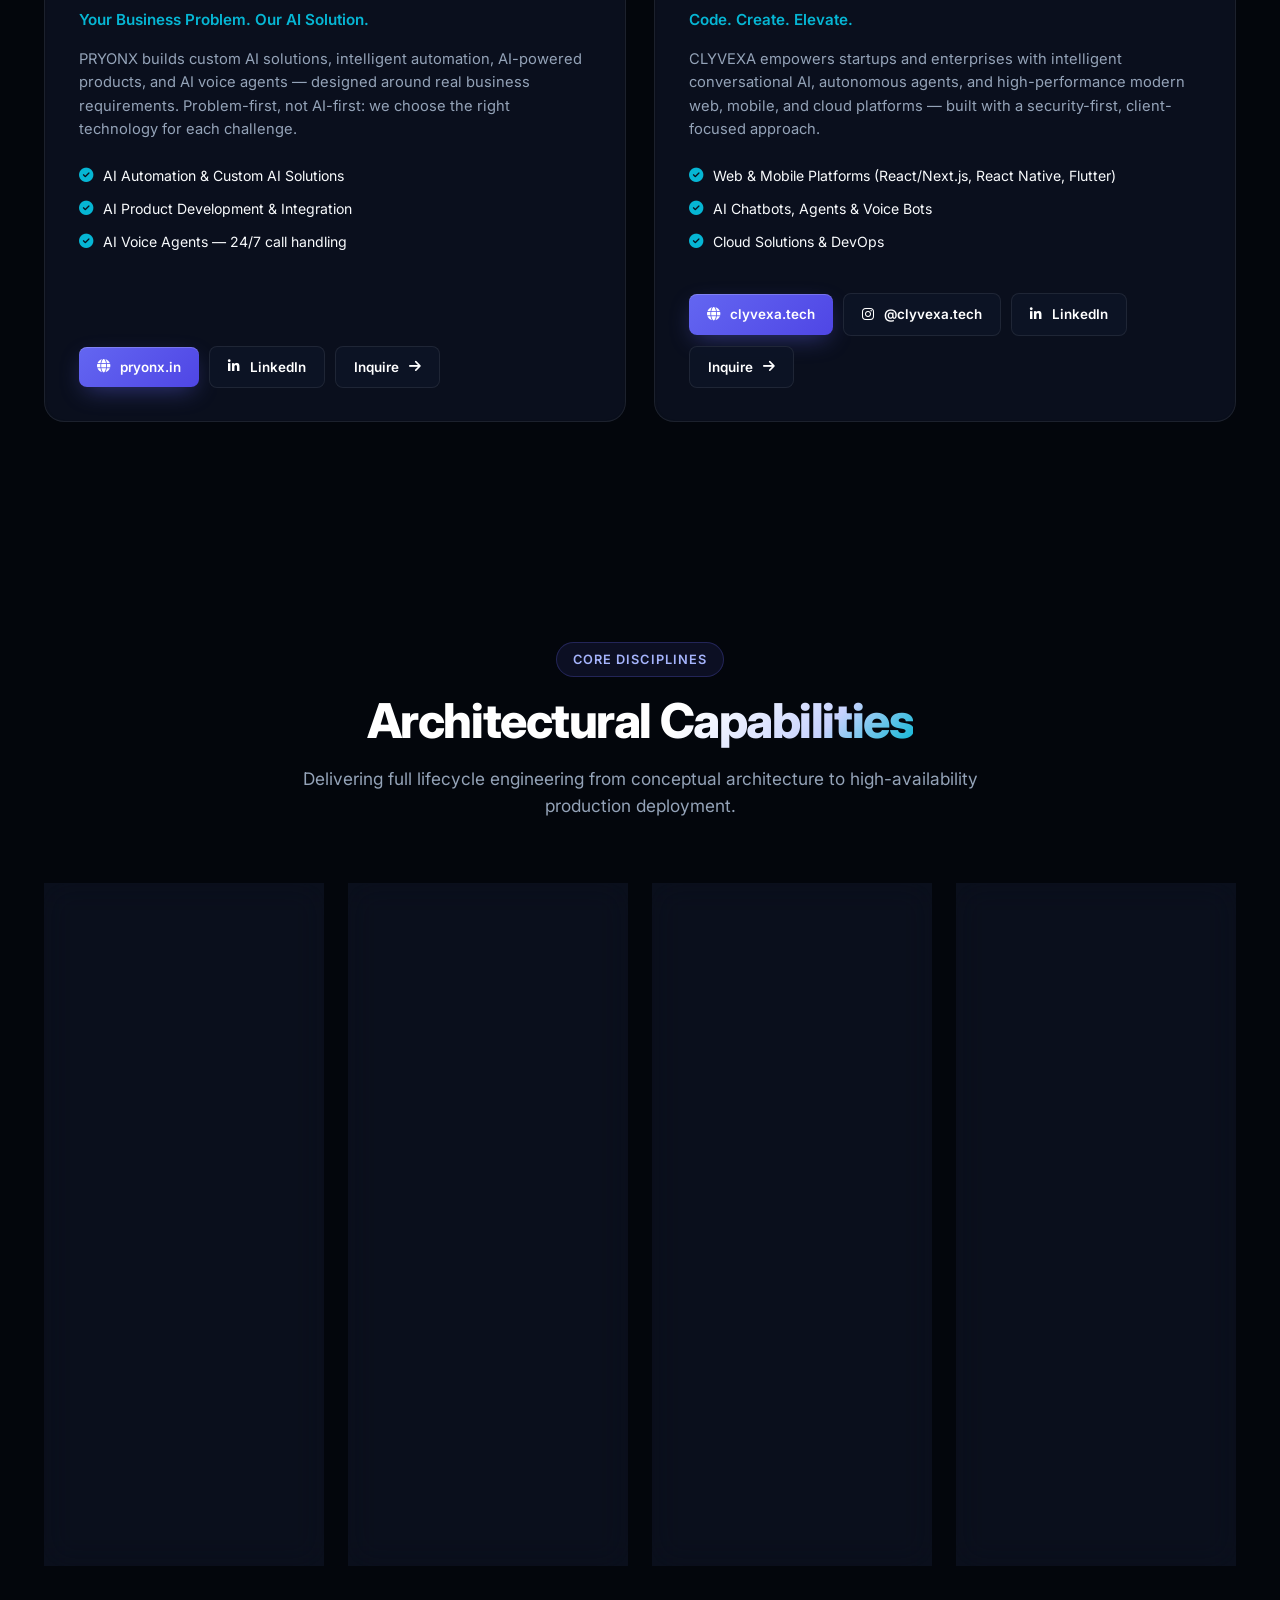
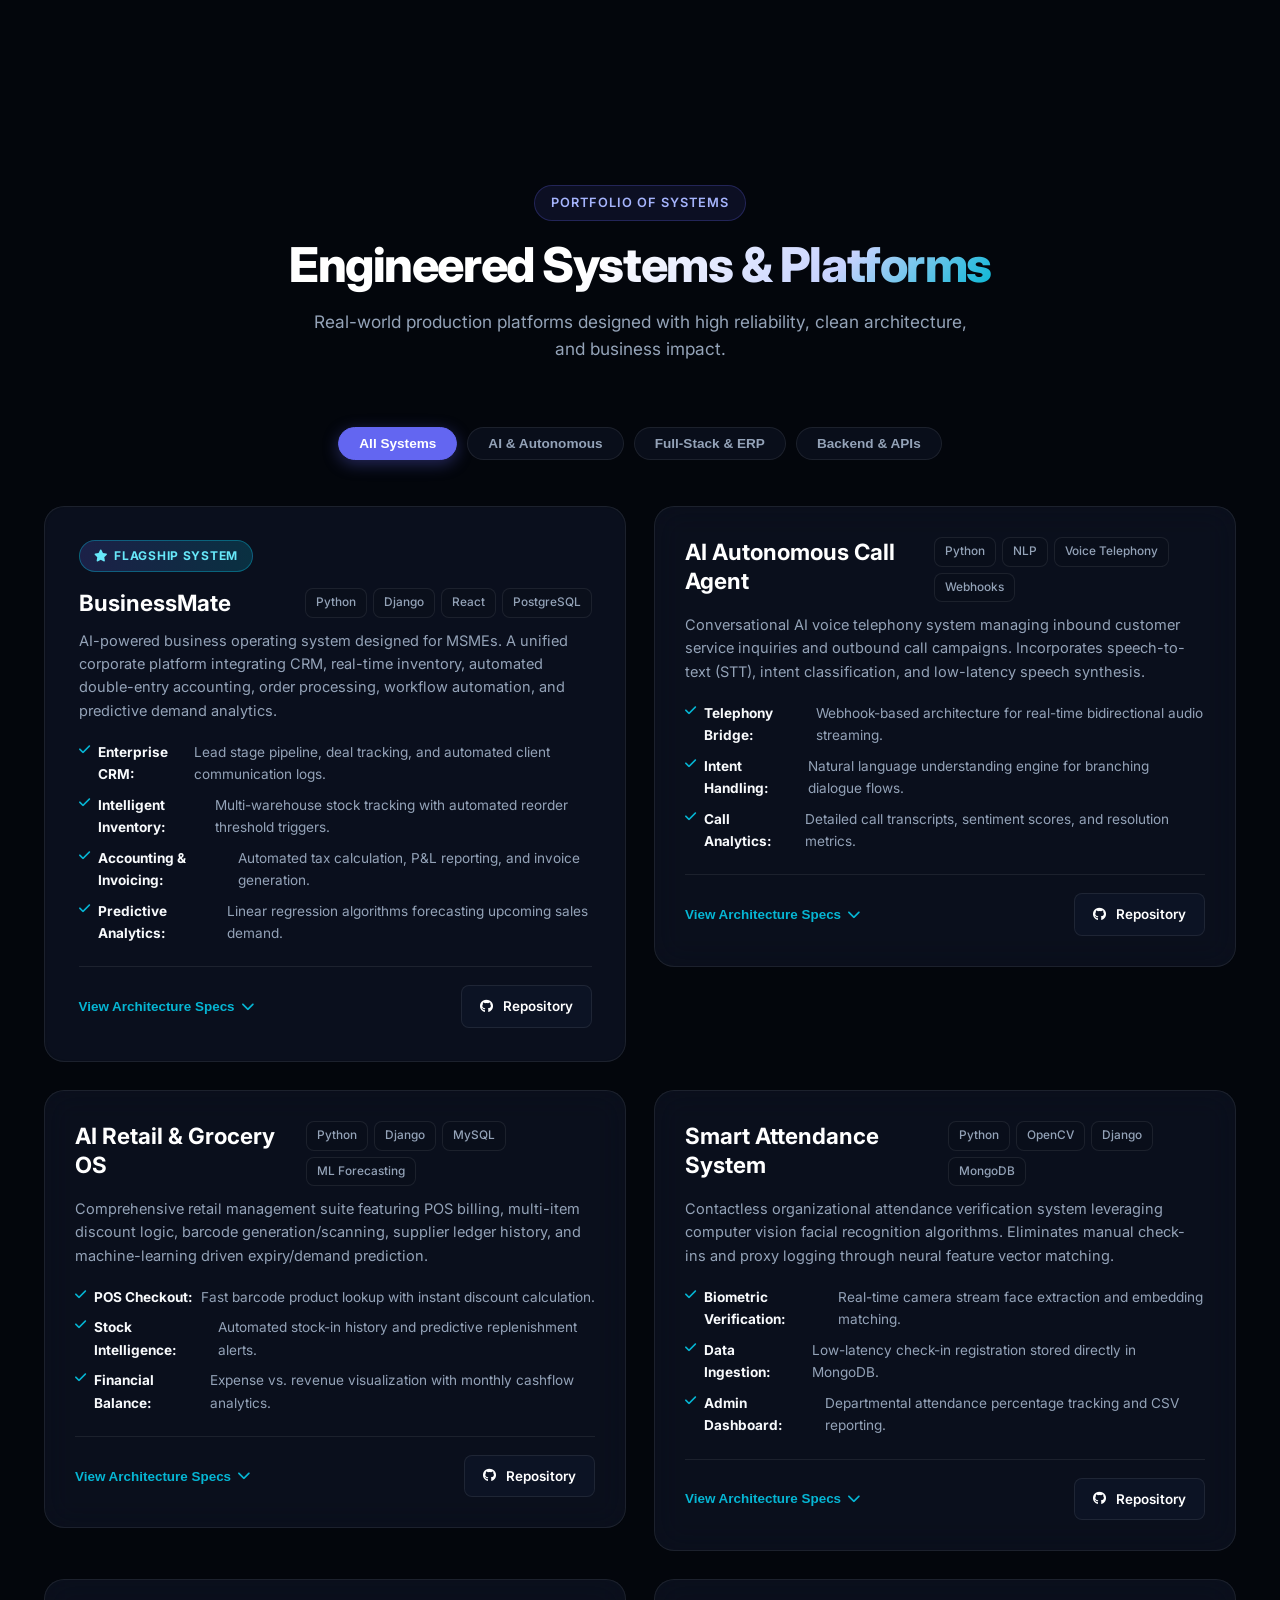
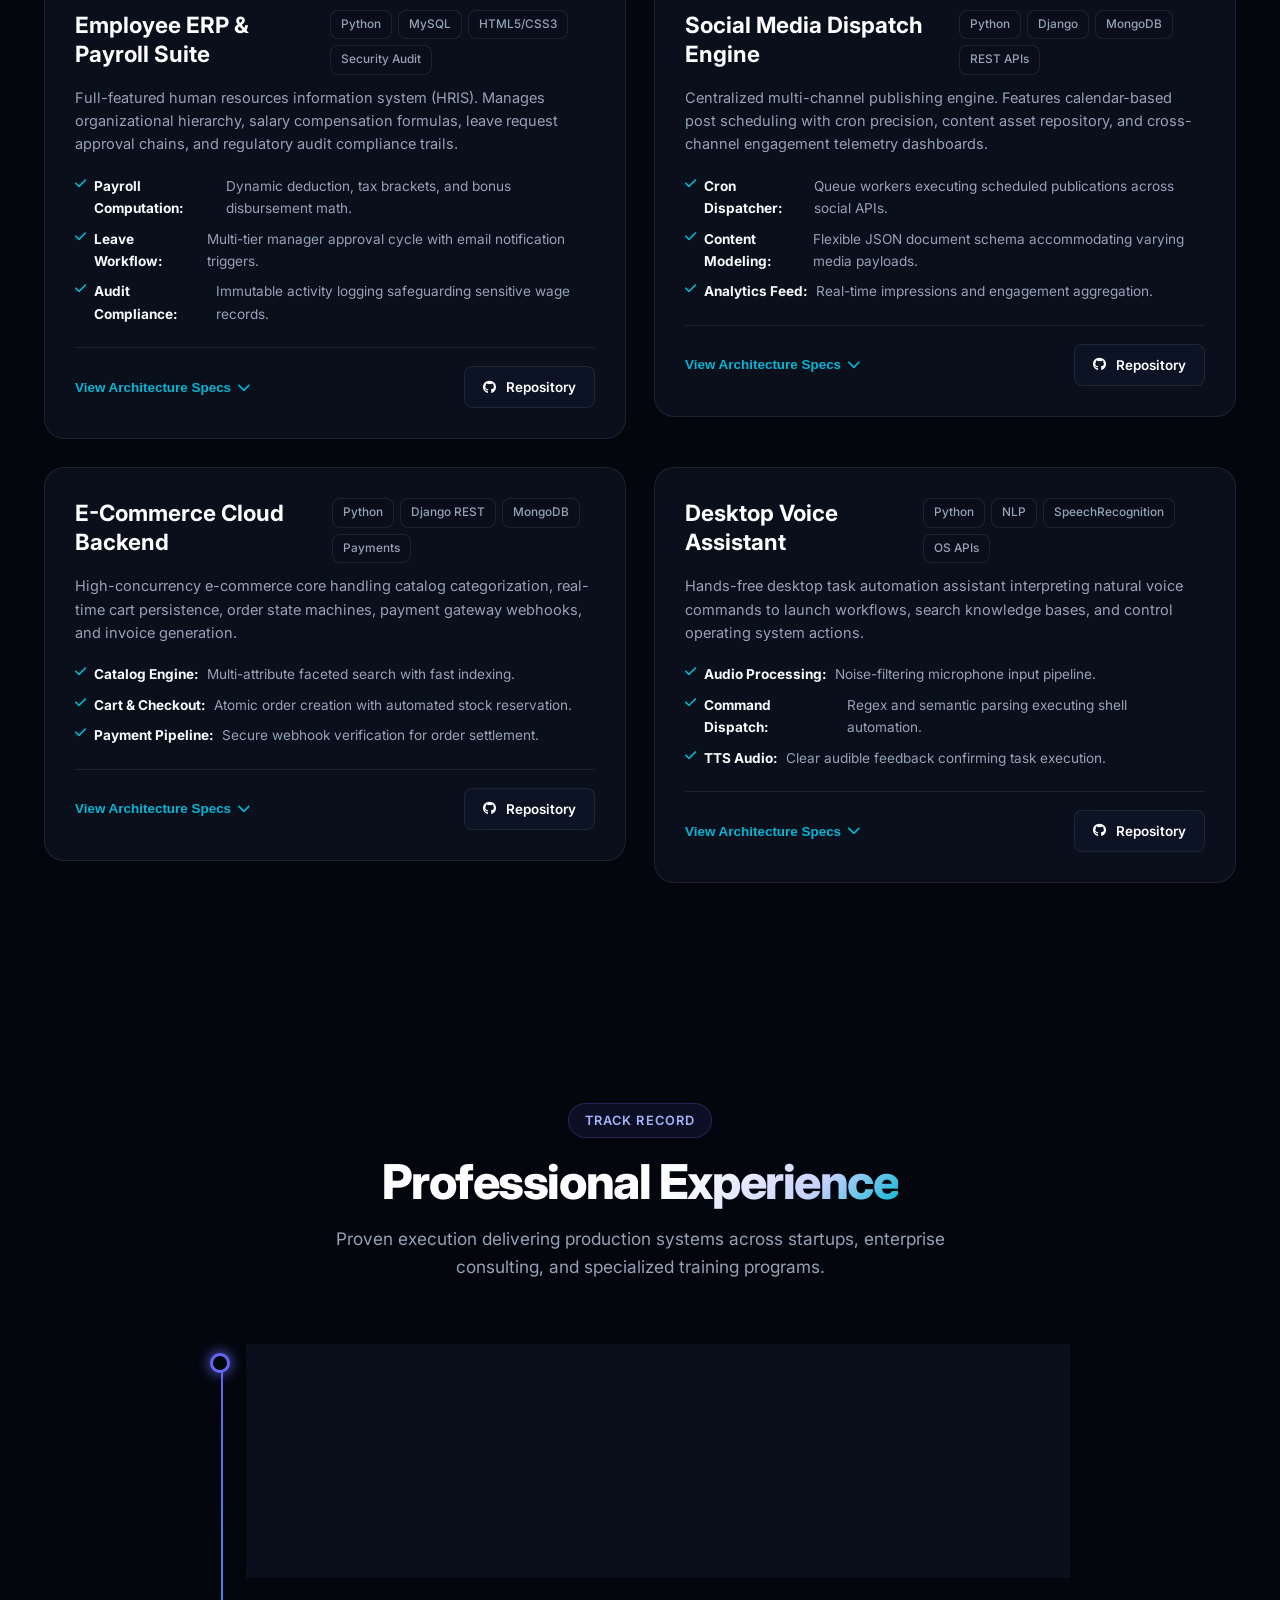
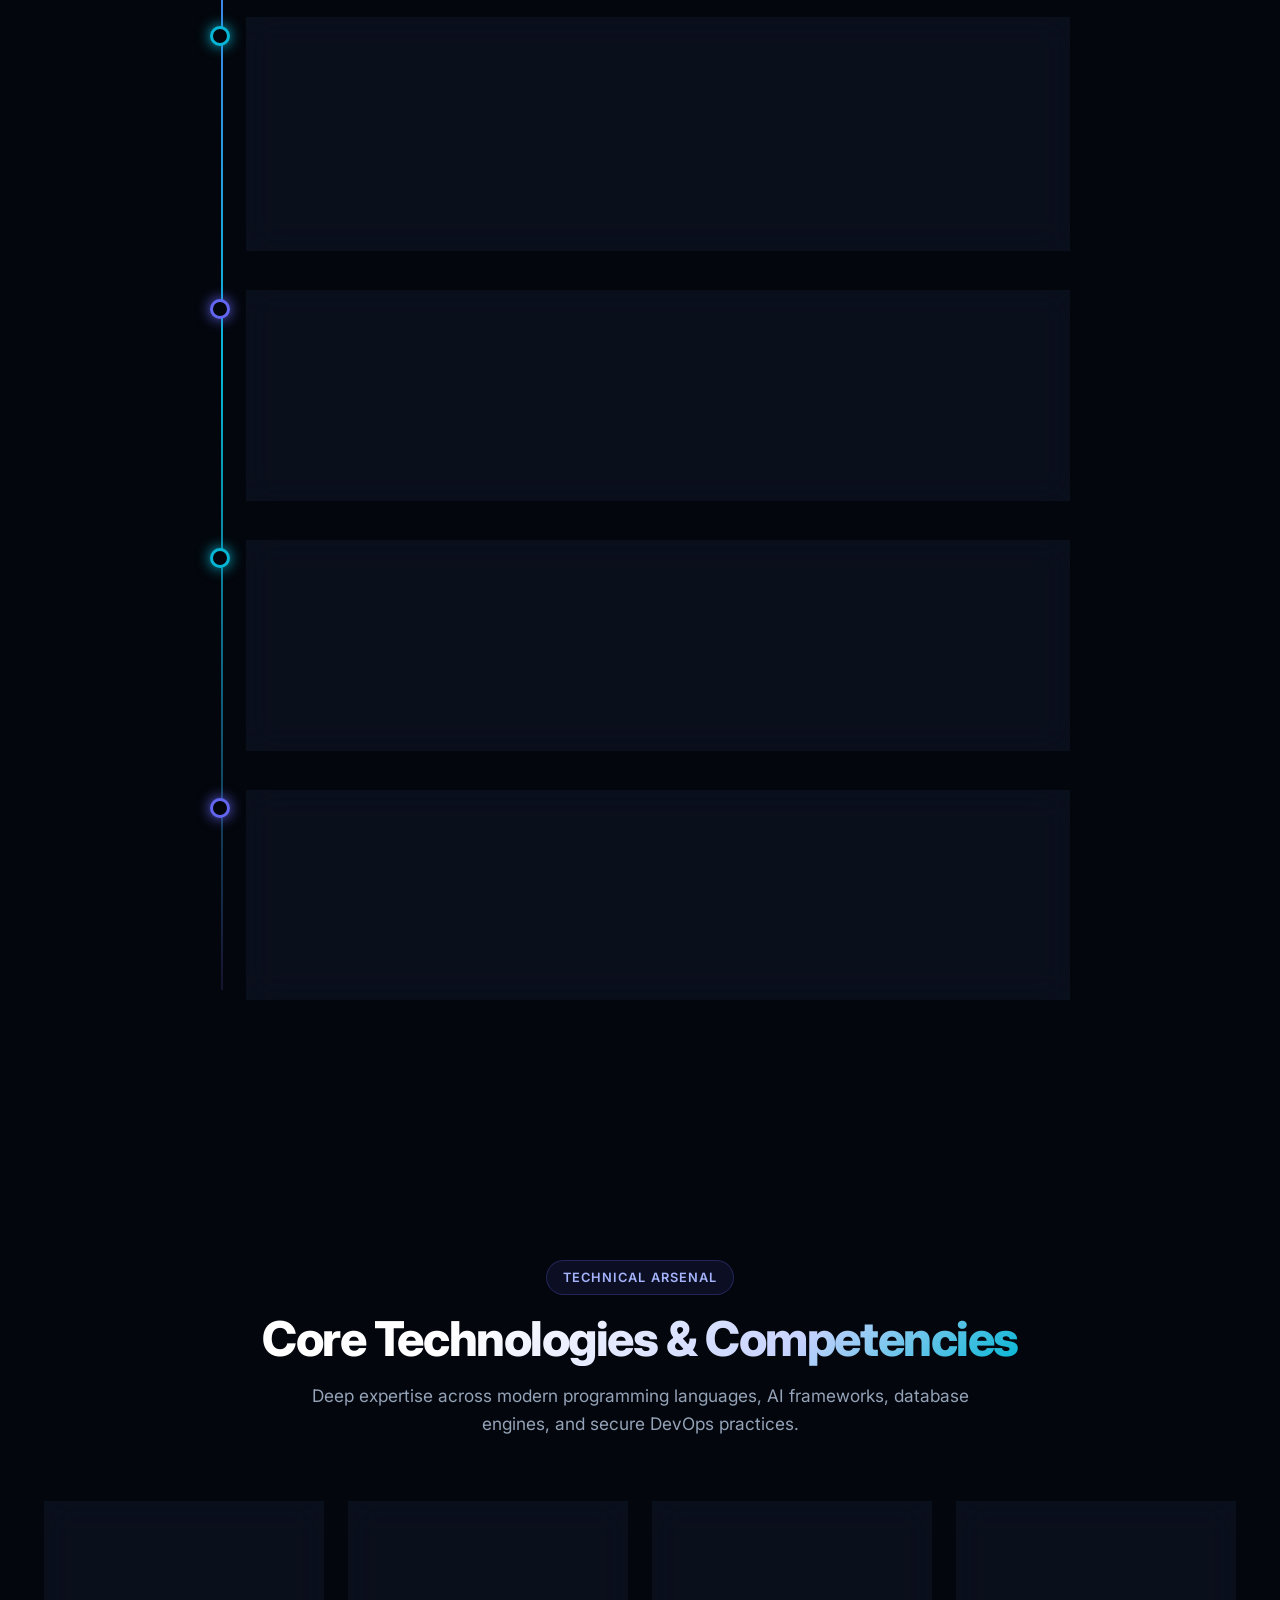
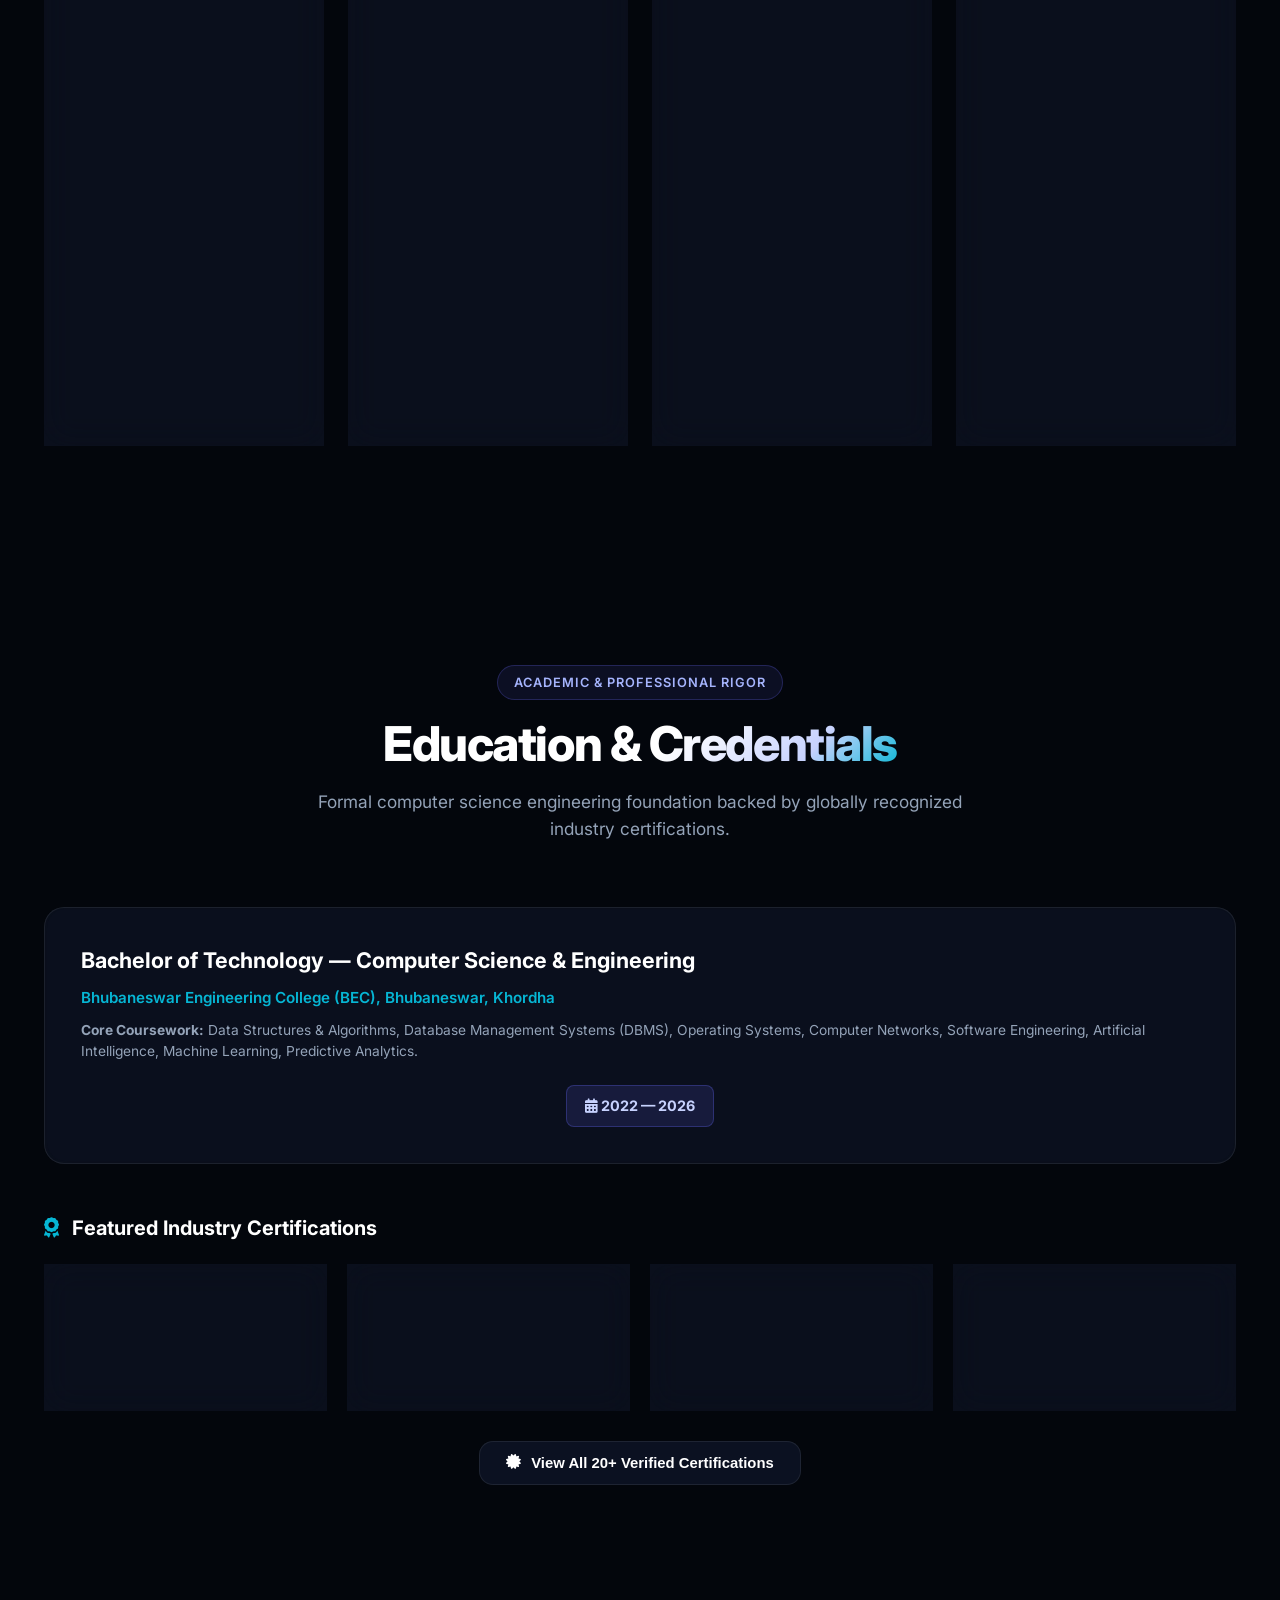
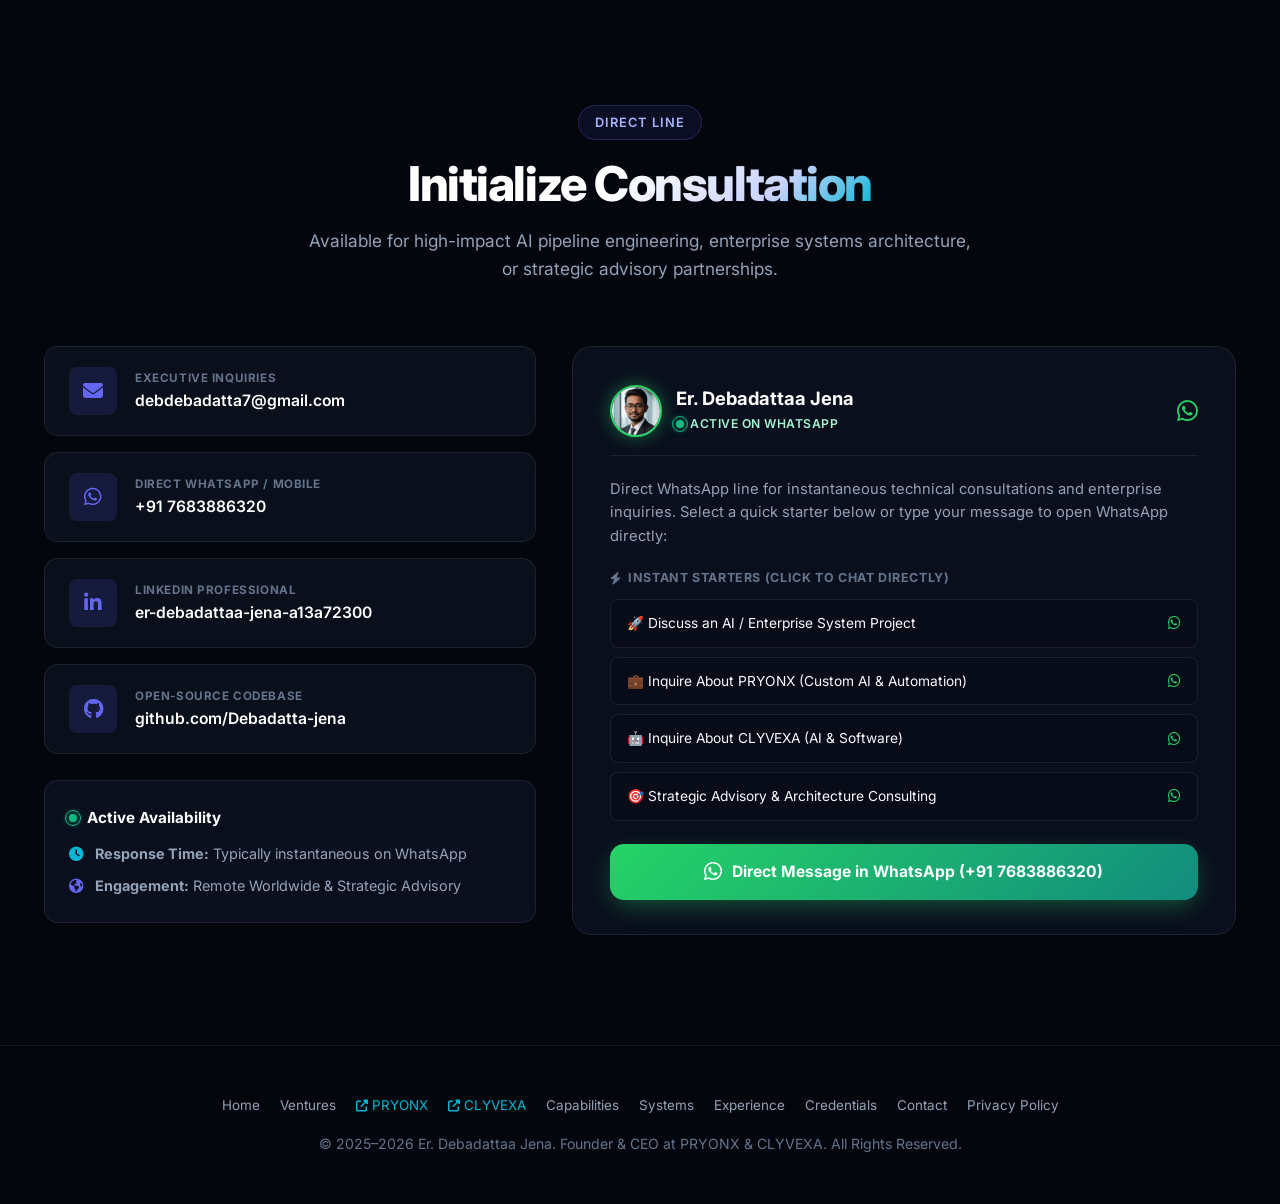
==== commit a55832a2: "Move chatbot to bottom-right (stack: WhatsApp, chatbot, scroll-top); open panel from right; hide scr" ====
--- a/index.html
+++ b/index.html
@@ -154,7 +154,7 @@
     <link href="https://fonts.googleapis.com/css2?family=Inter:wght@300;400;500;600;700;800&family=JetBrains+Mono:wght@400;600&display=swap" rel="stylesheet">
 
     <!-- Stylesheet -->
-    <link rel="stylesheet" href="styles.css?v=4">
+    <link rel="stylesheet" href="styles.css?v=6">
 </head>
 <body>
     <!-- Skip to Content -->
@@ -1473,6 +1473,6 @@
     </button>
 
     <!-- Executive Runtime Script -->
-    <script src="script.js?v=4" defer></script>
+    <script src="script.js?v=6" defer></script>
 </body>
 </html>
--- a/styles.css
+++ b/styles.css
@@ -1754,7 +1754,7 @@
    ========================================================================== */
 .scroll-top-btn {
   position: fixed;
-  bottom: calc(100px + env(safe-area-inset-bottom, 0px));
+  bottom: calc(172px + env(safe-area-inset-bottom, 0px));
   right: 32px;
   width: 48px;
   height: 48px;
@@ -1777,6 +1777,12 @@
 .scroll-top-btn:hover {
   transform: translateY(-4px);
   box-shadow: 0 12px 30px rgba(99, 102, 241, 0.6);
+}
+/* Hide scroll-to-top while the chat assistant is open (it sits behind the panel) */
+body.chatbot-open .scroll-top-btn {
+  opacity: 0;
+  pointer-events: none;
+  transform: translateY(10px) scale(0.9);
 }
 
 /* ==========================================================================
@@ -1831,7 +1837,7 @@
   }
   .scroll-top-btn {
     right: 21px;
-    bottom: calc(92px + env(safe-area-inset-bottom, 0px));
+    bottom: calc(168px + env(safe-area-inset-bottom, 0px));
   }
 }
 
@@ -2033,8 +2039,8 @@
    ========================================================================== */
 .chatbot-toggle {
   position: fixed;
-  bottom: calc(28px + env(safe-area-inset-bottom, 0px));
-  left: 28px;
+  bottom: calc(100px + env(safe-area-inset-bottom, 0px));
+  right: 28px;
   width: 60px;
   height: 60px;
   border-radius: 50%;
@@ -2077,12 +2083,12 @@
 
 .chatbot-panel {
   position: fixed;
-  bottom: calc(100px + env(safe-area-inset-bottom, 0px));
-  left: 28px;
+  bottom: calc(172px + env(safe-area-inset-bottom, 0px));
+  right: 28px;
   width: 372px;
   max-width: calc(100vw - 32px);
   height: 520px;
-  max-height: calc(100vh - 150px);
+  max-height: calc(100vh - 200px);
   display: flex;
   flex-direction: column;
   background: rgba(12, 16, 32, 0.92);
@@ -2191,13 +2197,14 @@
 }
 
 @media (max-width: 560px) {
-  .chatbot-toggle { width: 54px; height: 54px; font-size: 1.4rem; left: 18px; }
+  .chatbot-toggle { width: 54px; height: 54px; font-size: 1.4rem; right: 18px; }
   .chatbot-panel {
     left: 12px;
     right: 12px;
     width: auto;
-    bottom: calc(86px + env(safe-area-inset-bottom, 0px));
+    bottom: calc(168px + env(safe-area-inset-bottom, 0px));
     max-width: none;
-    height: 72vh;
-  }
-}
+    height: 68vh;
+    max-height: calc(100vh - 210px);
+  }
+}
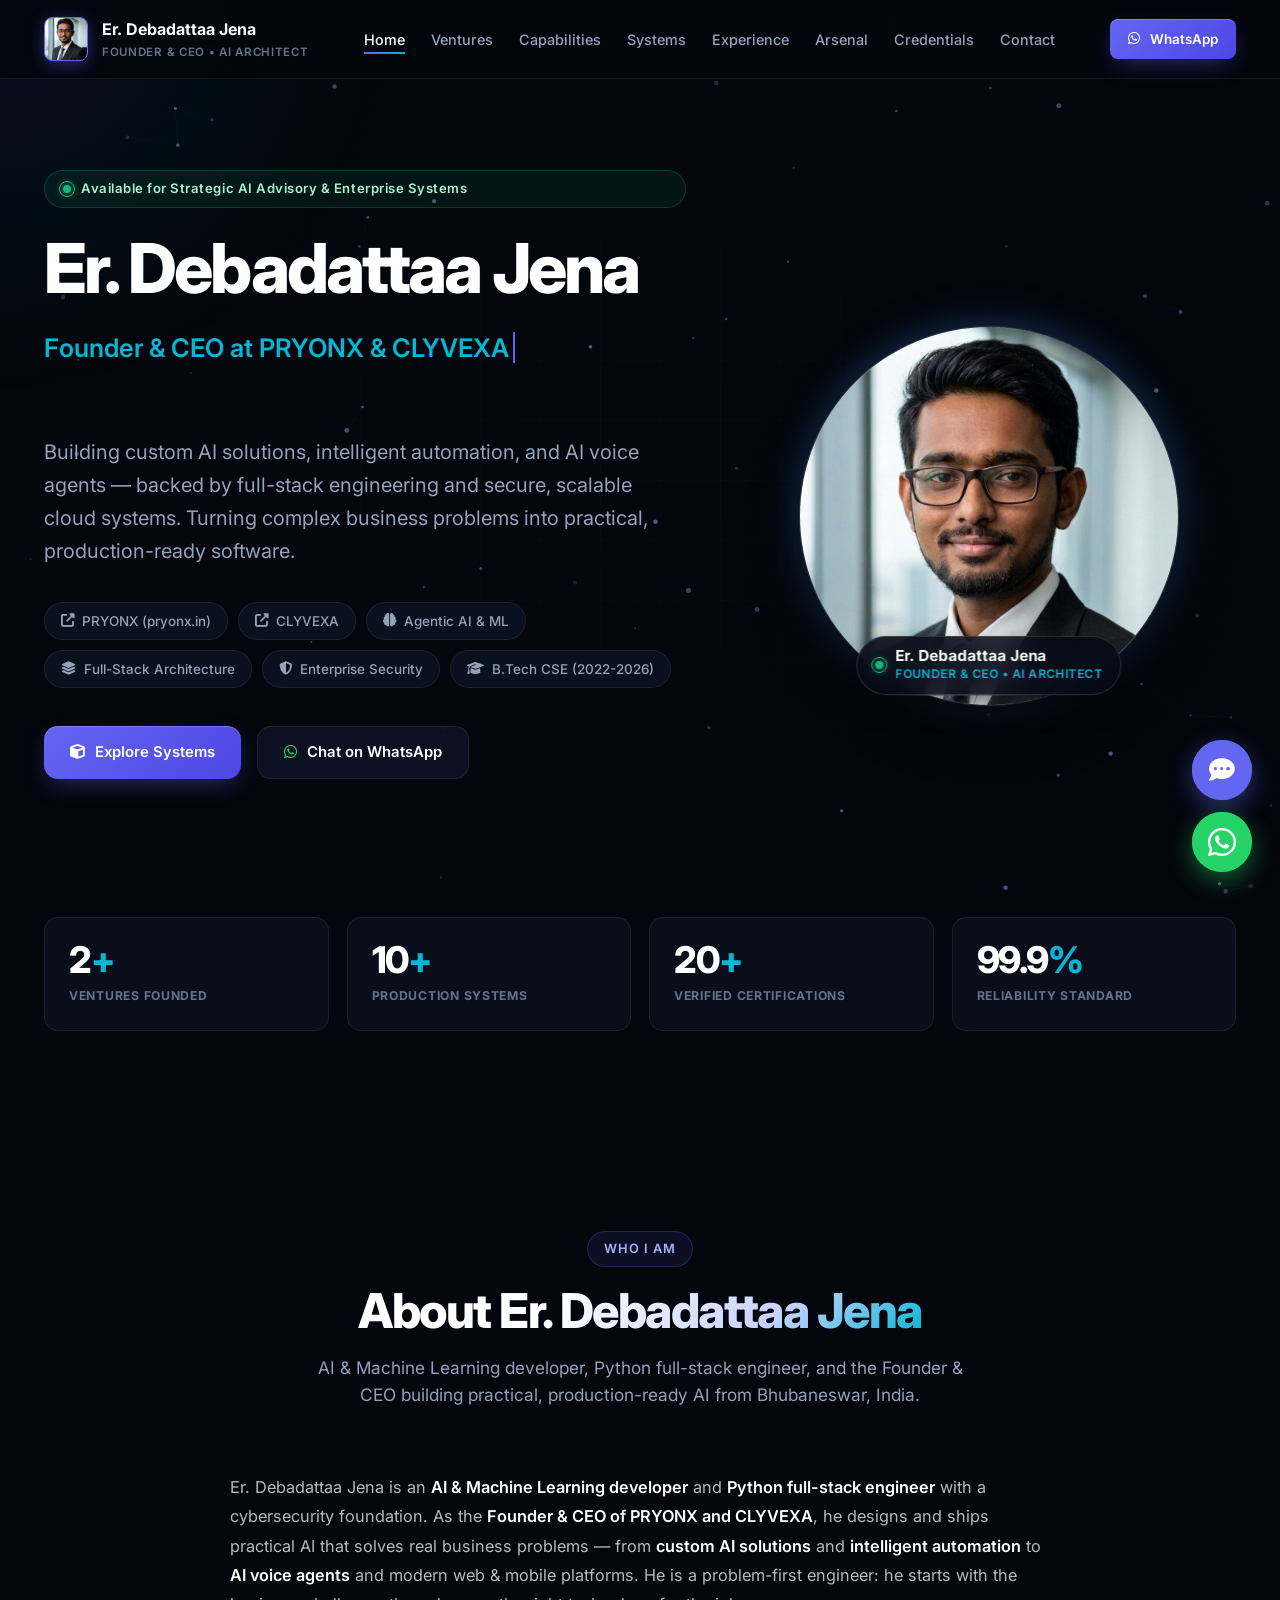
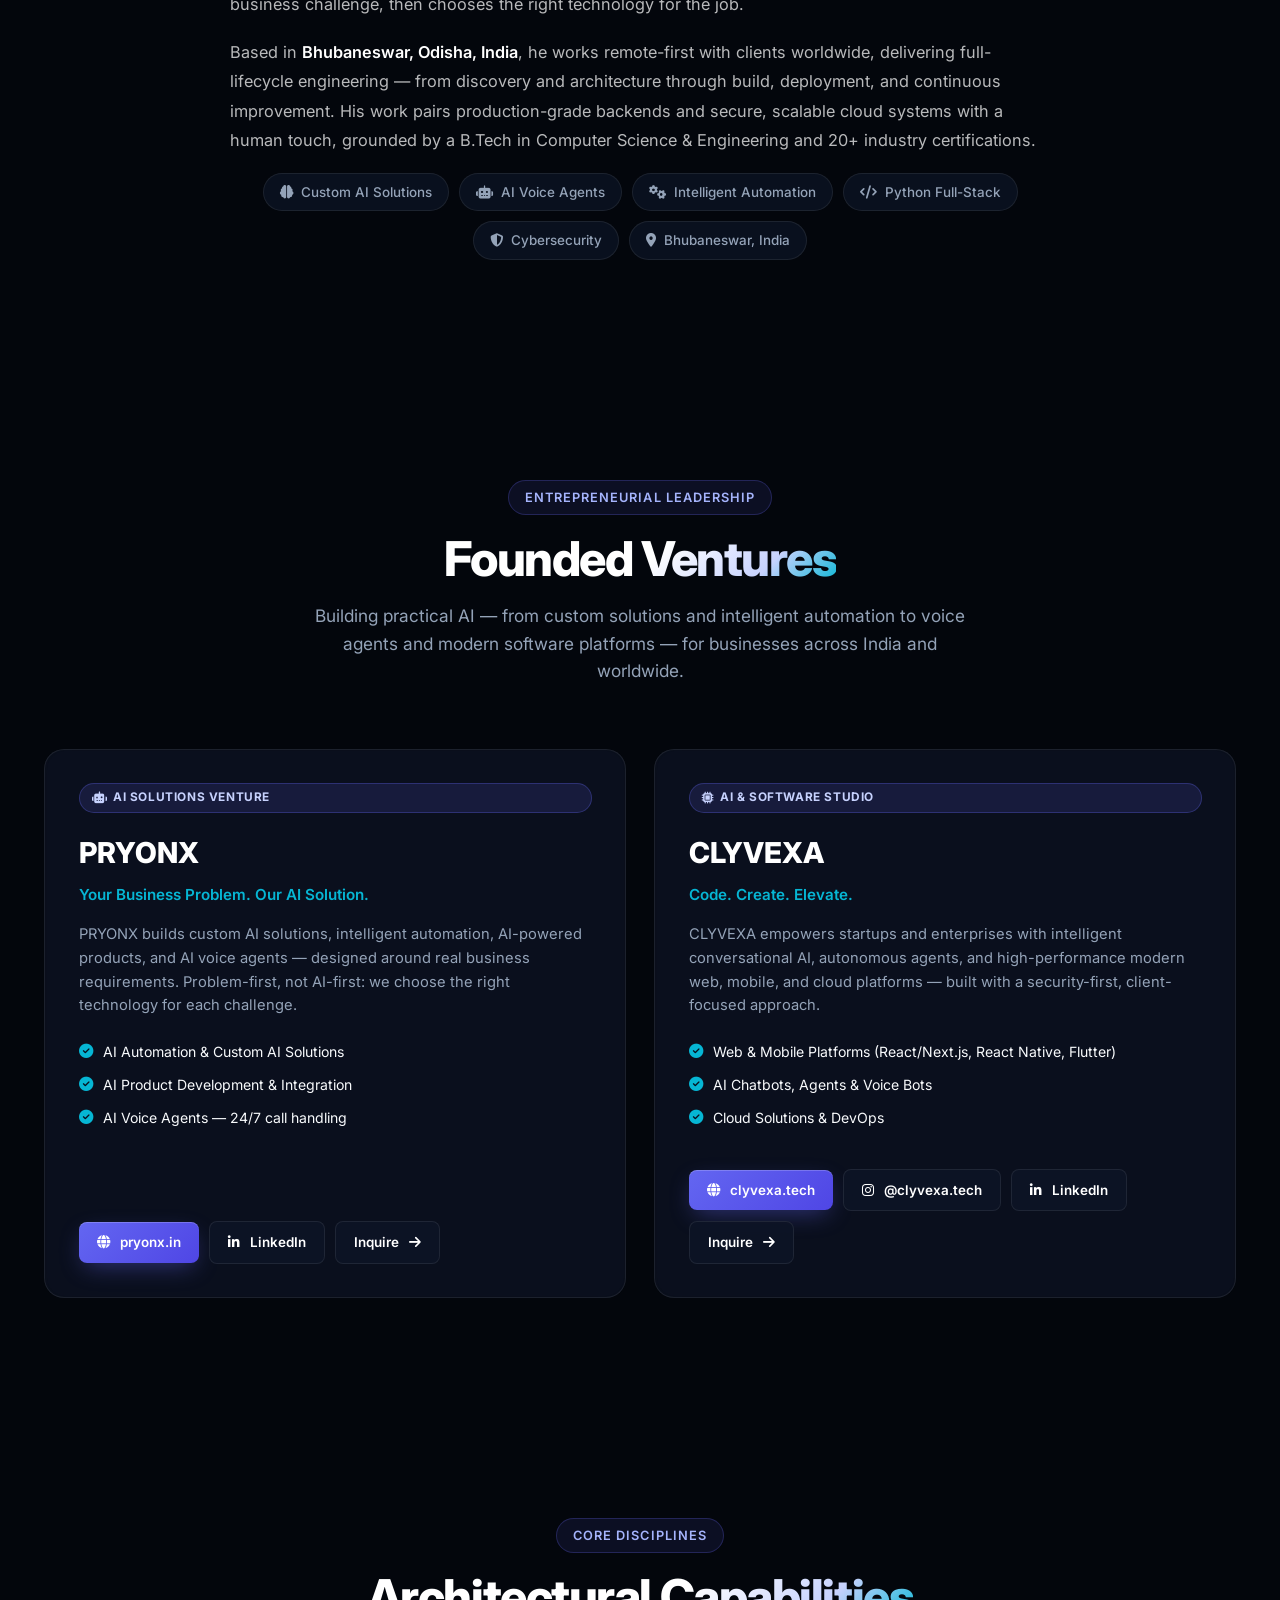
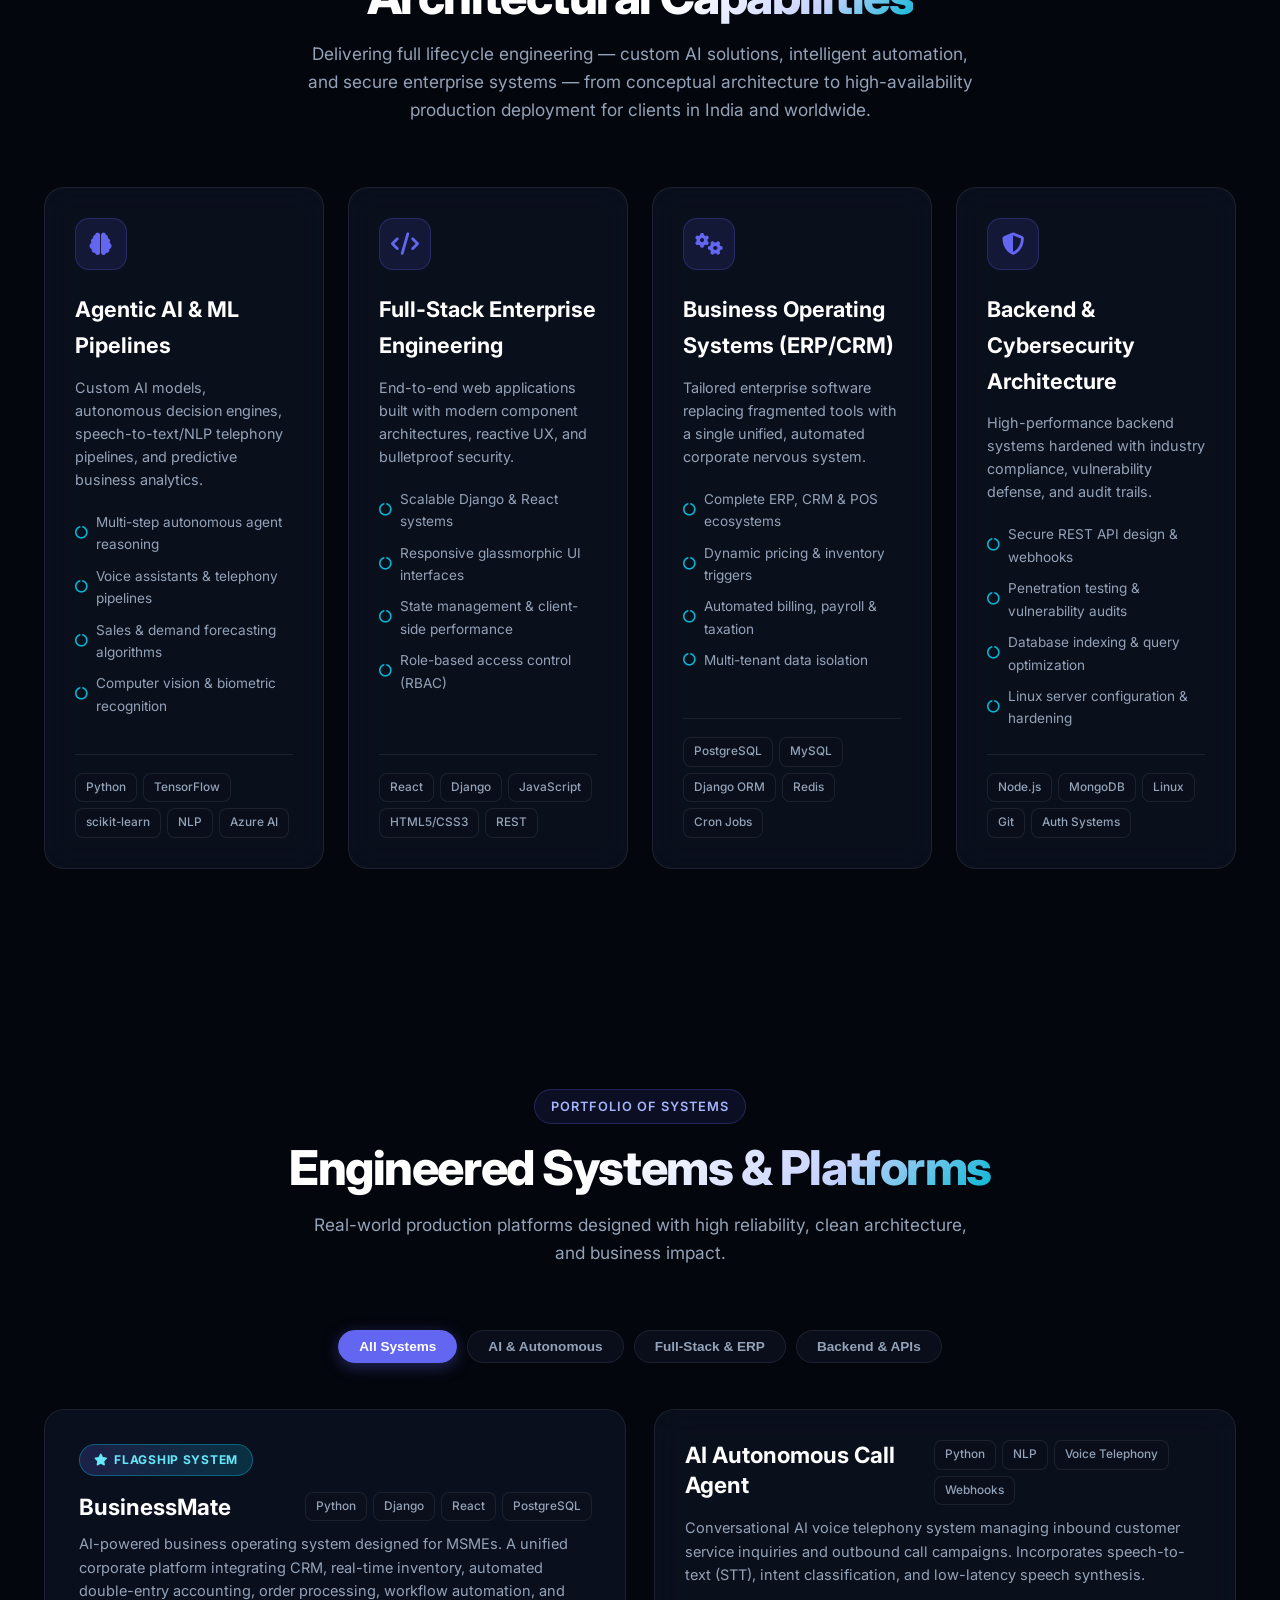
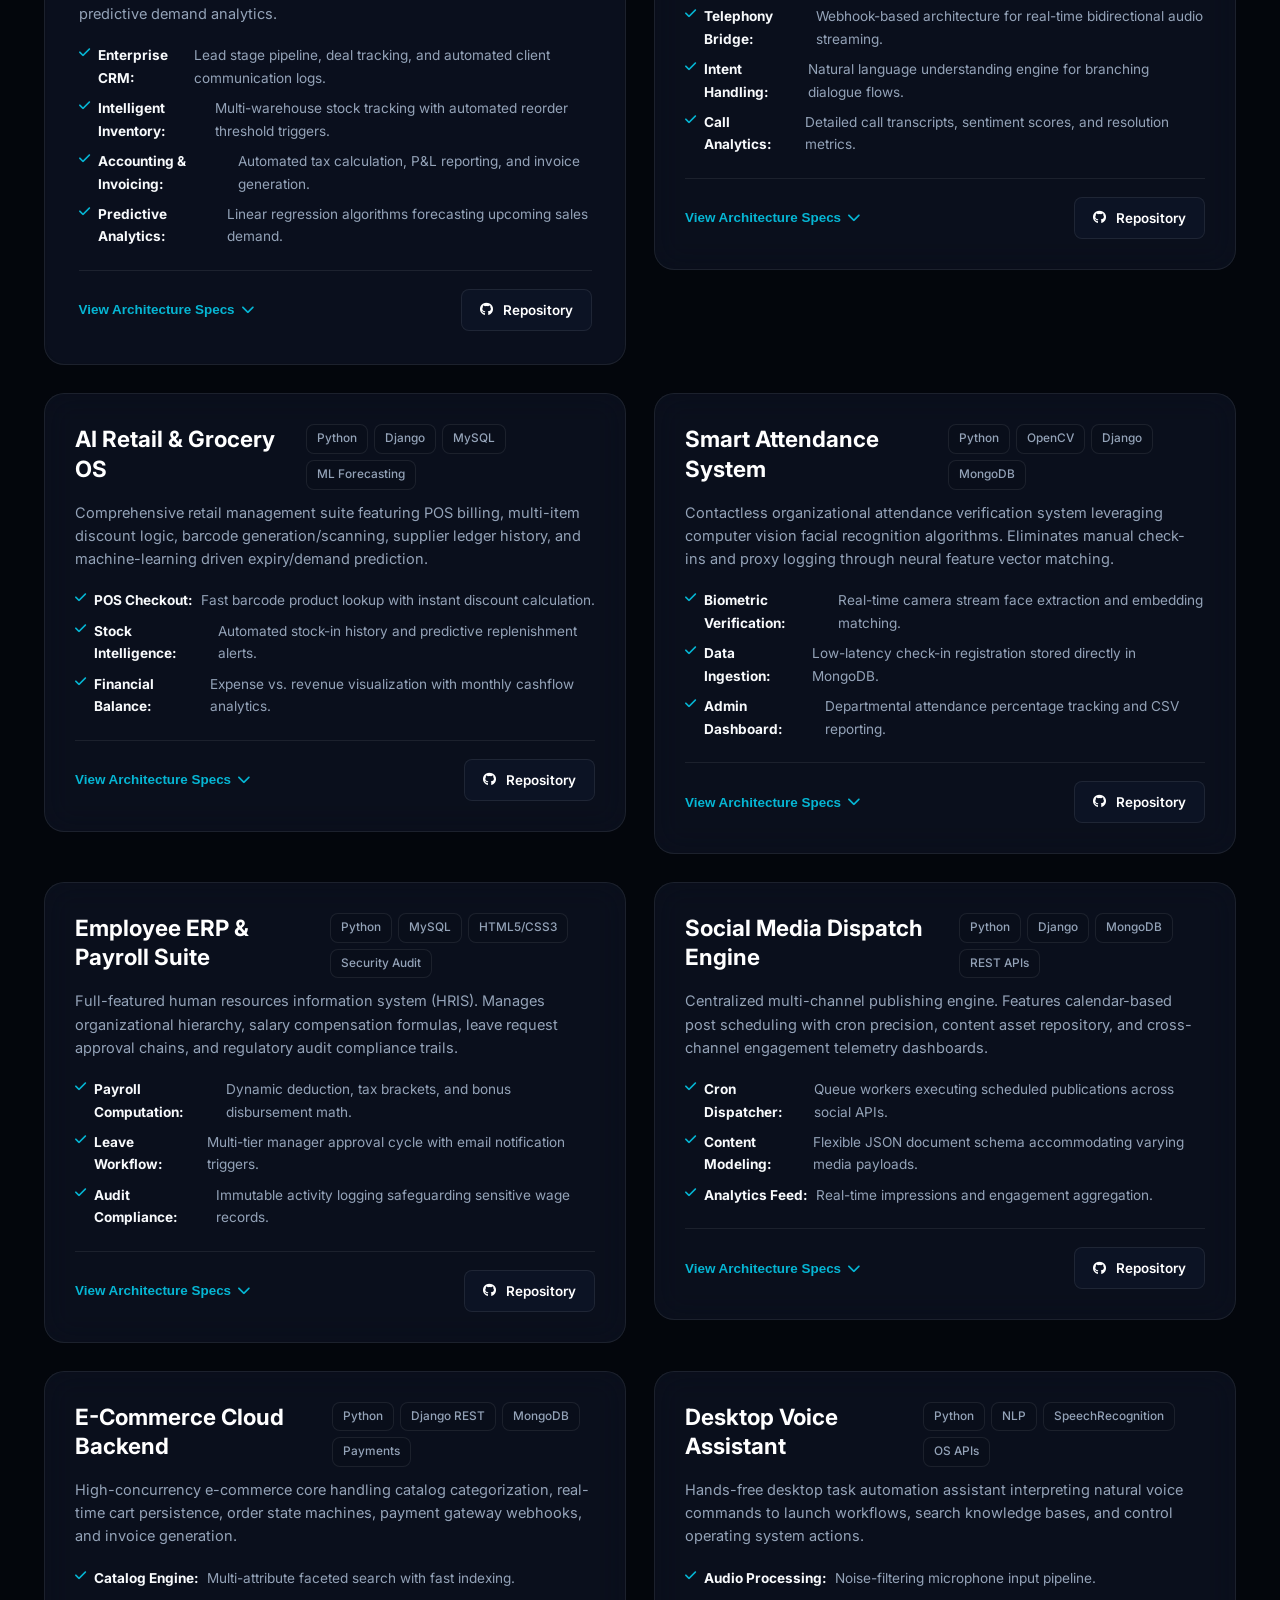
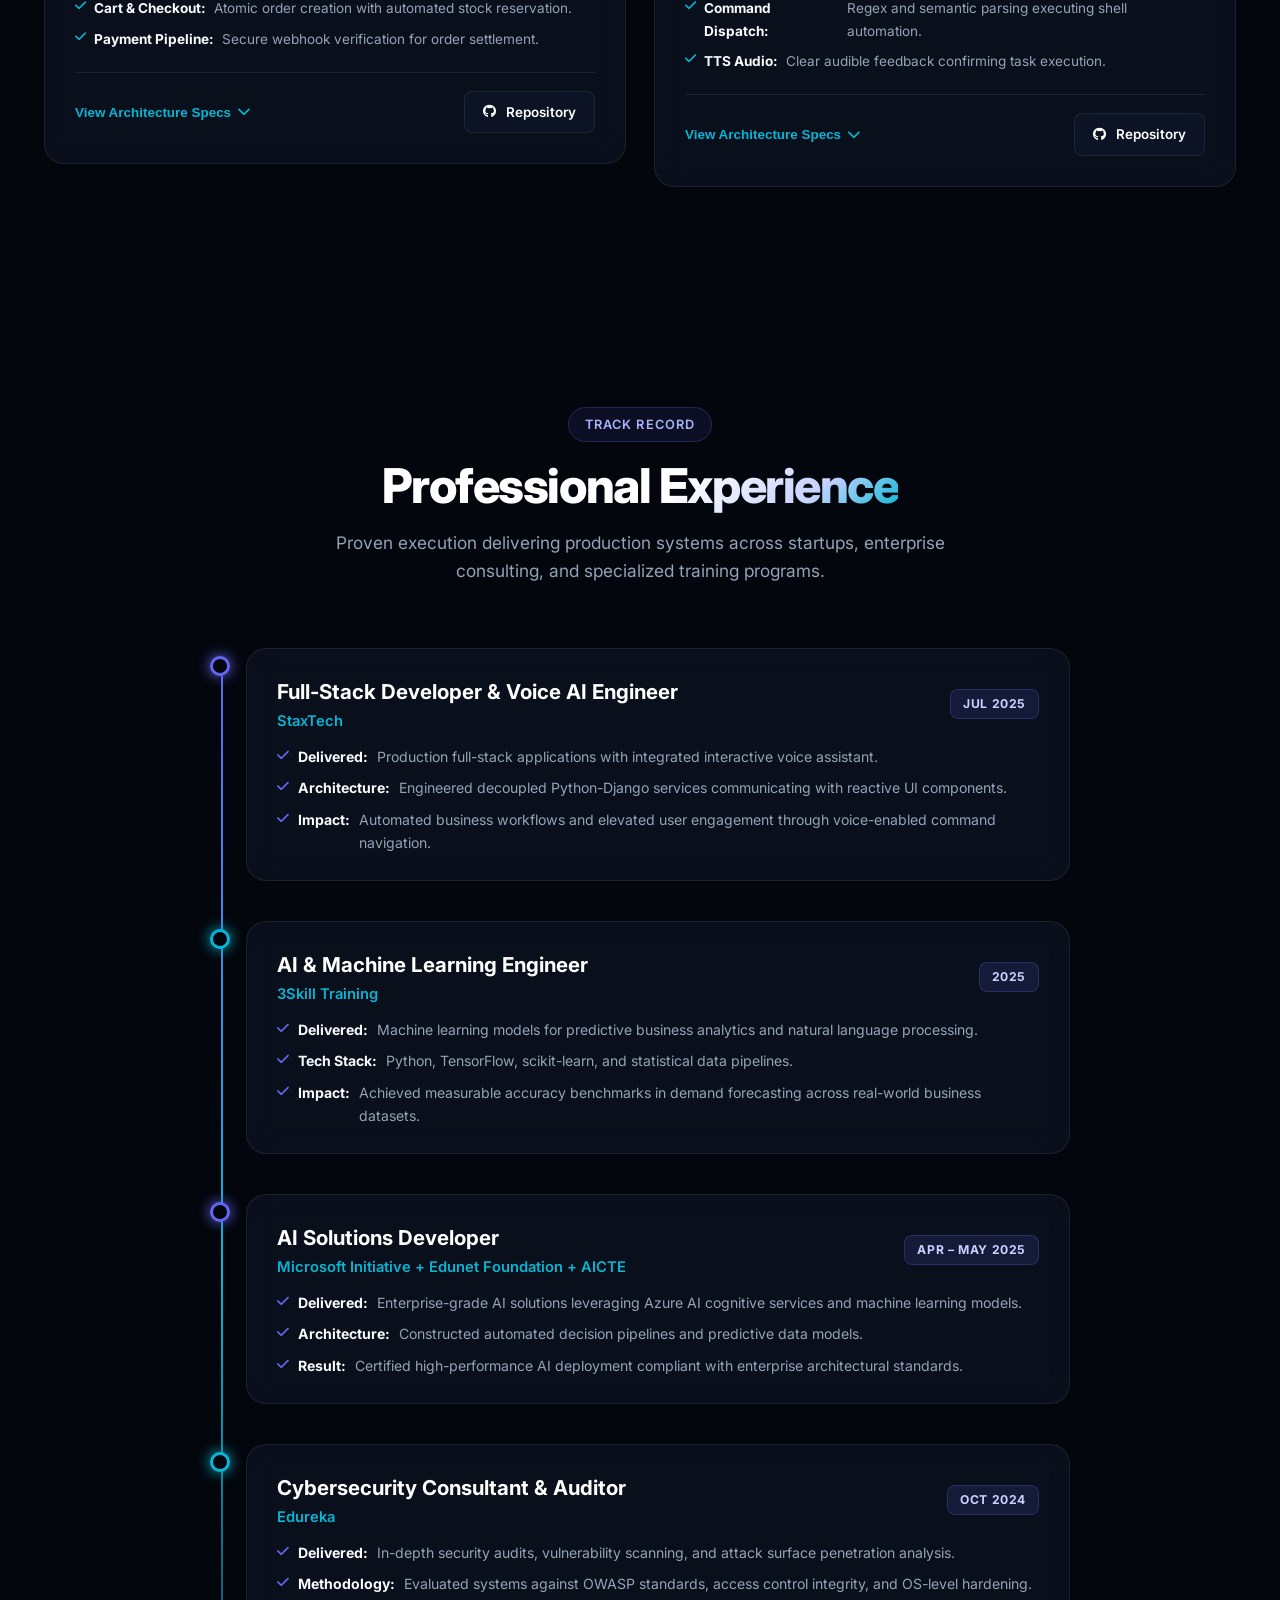
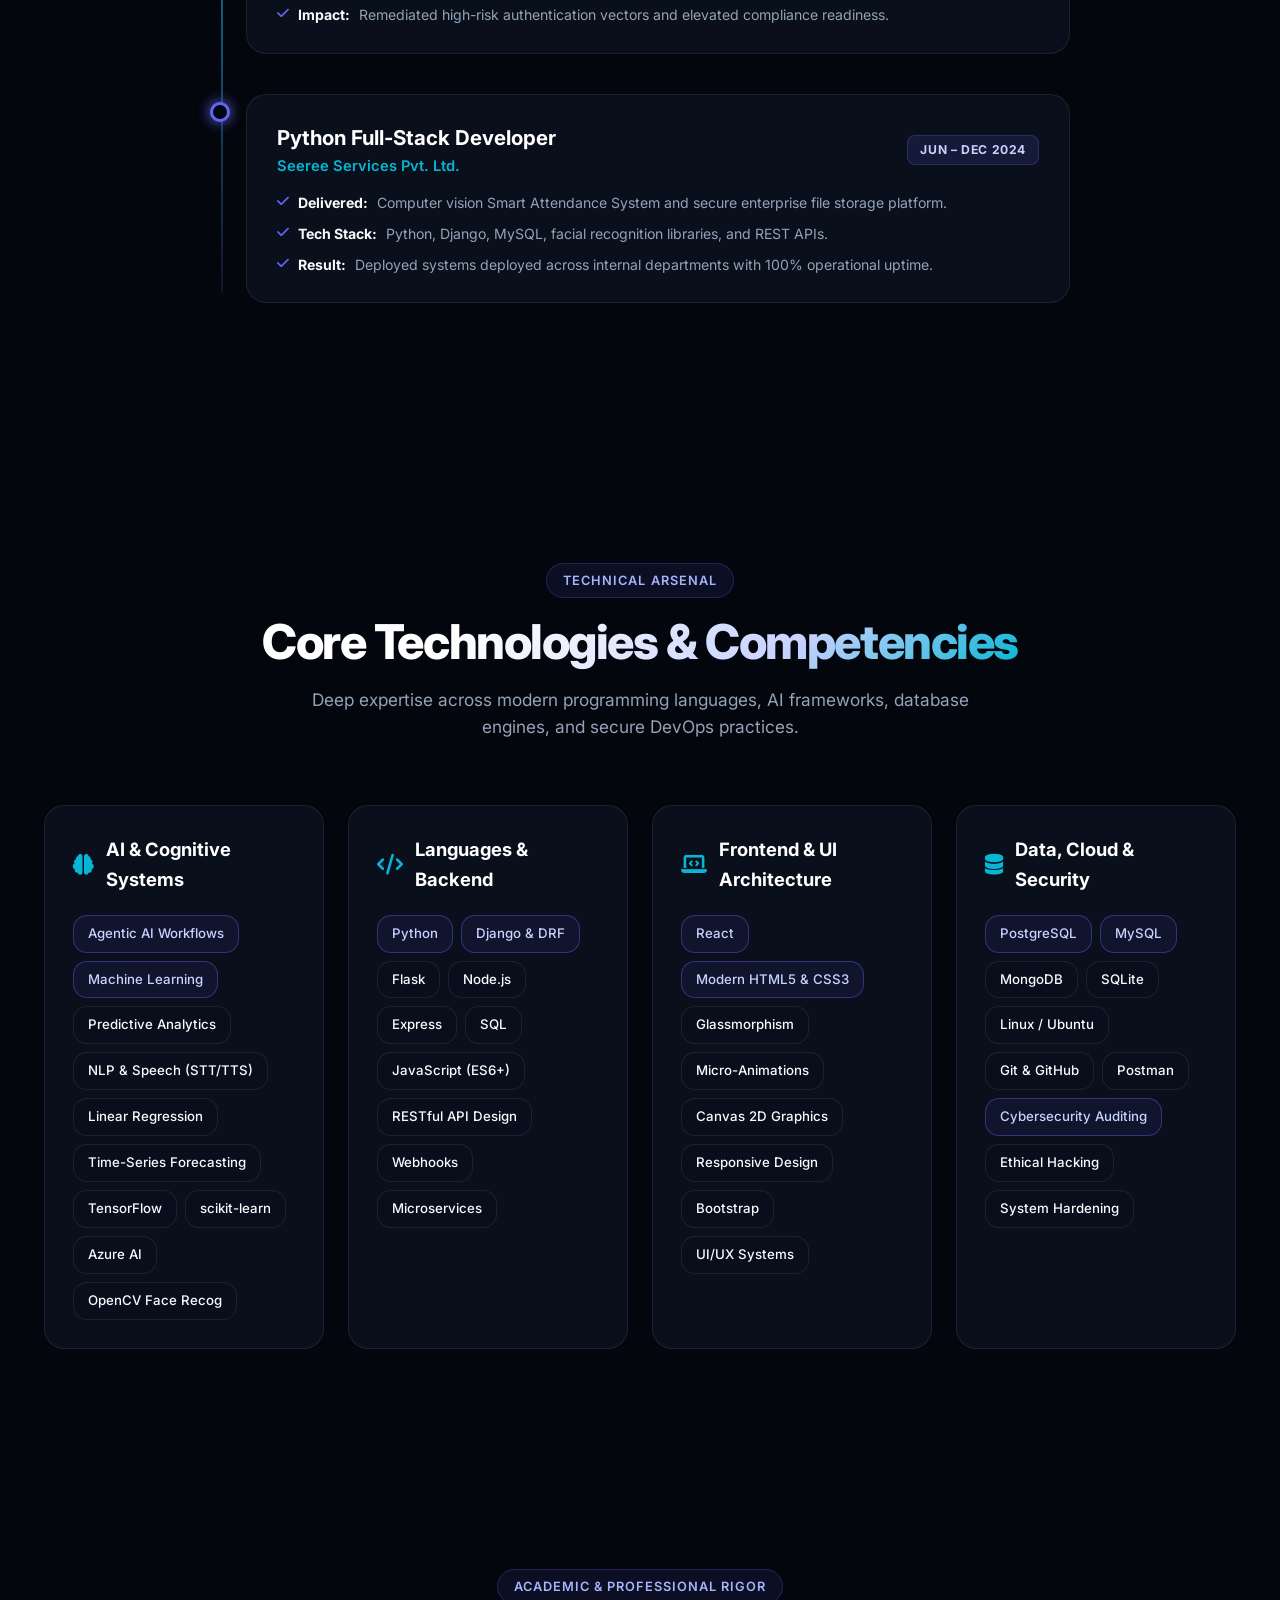
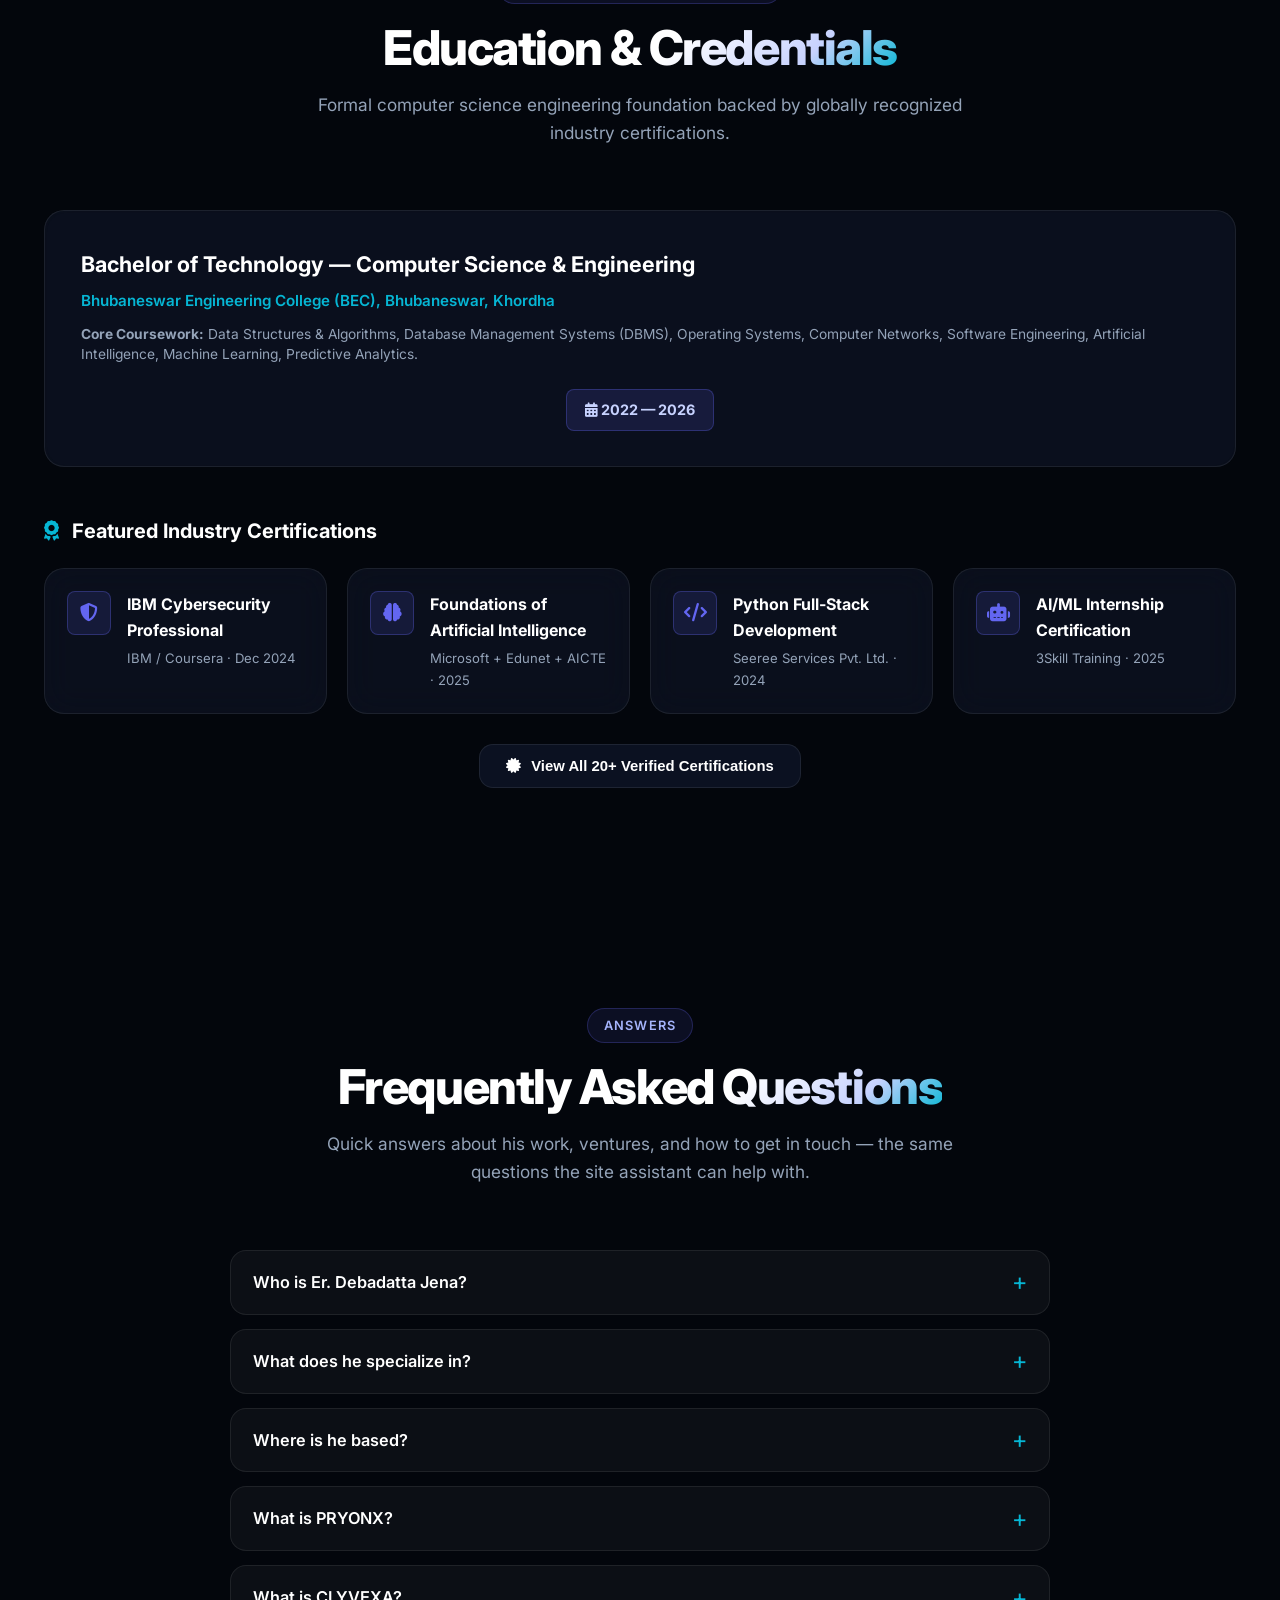
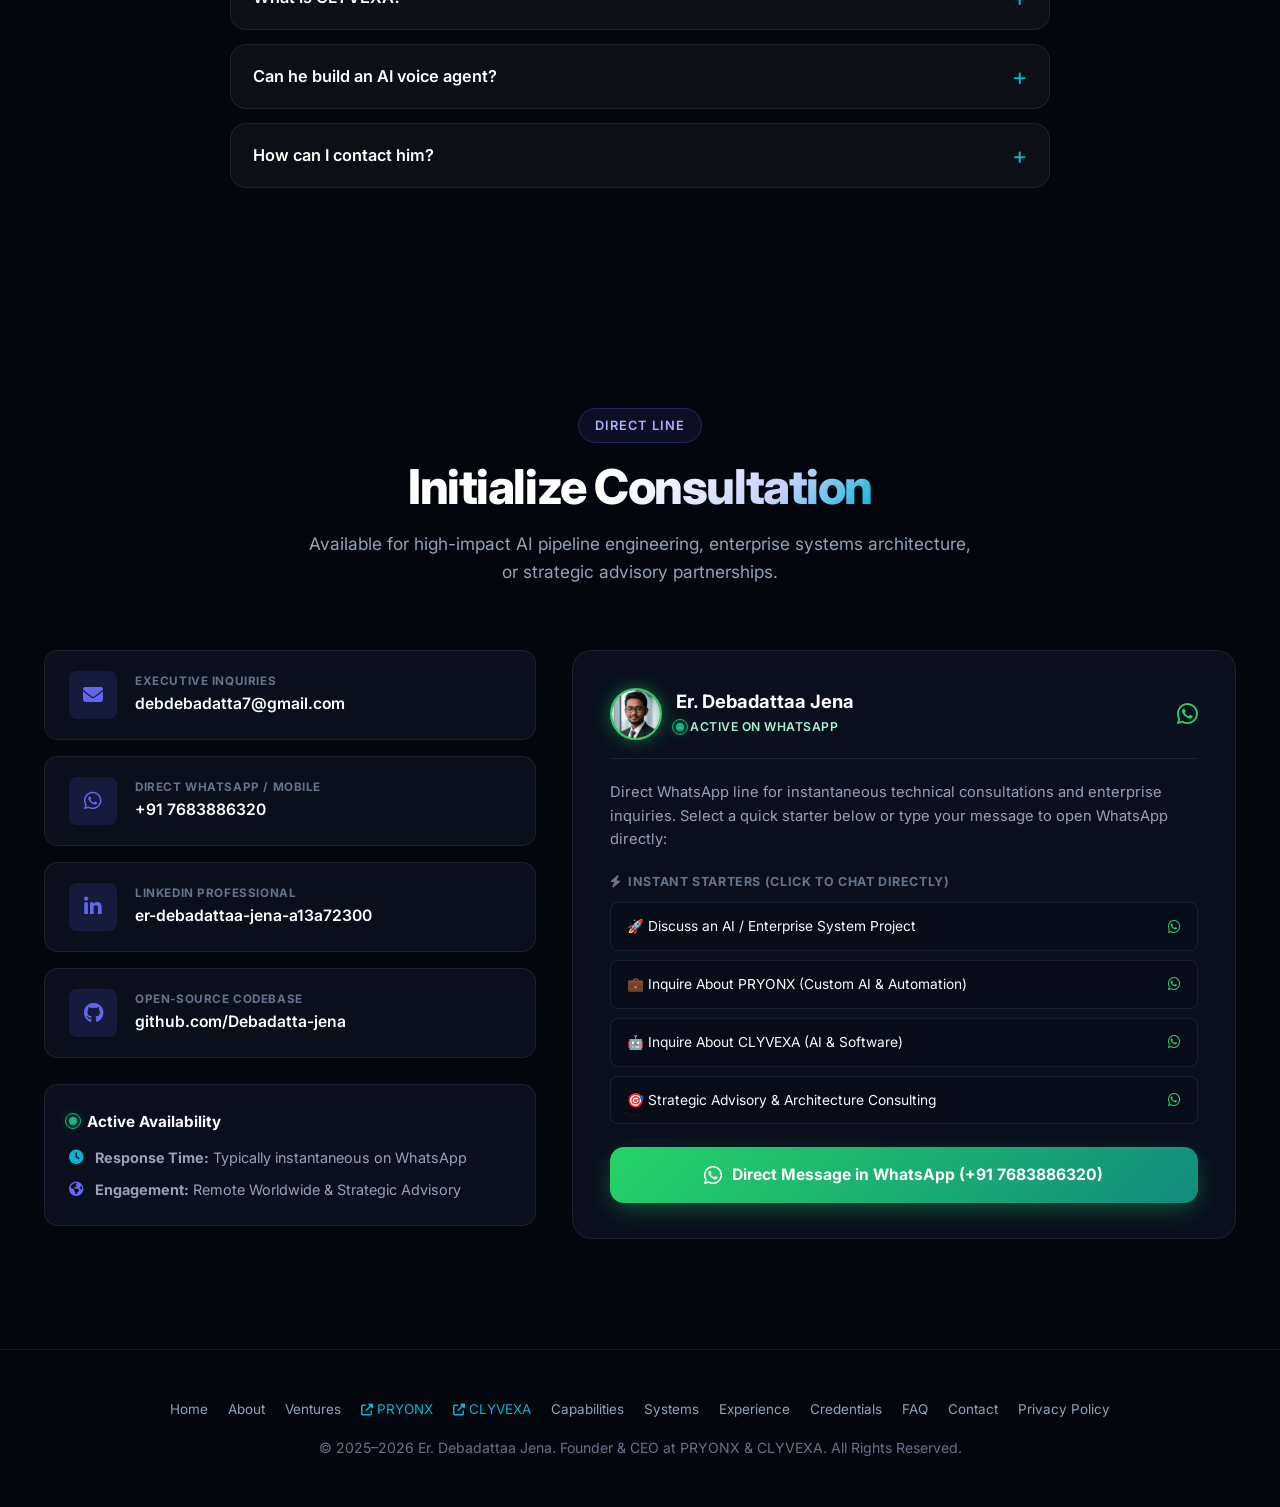
==== commit 3d0929d3: "SEO hardening: robots sitemap, LCP preload, refined meta/titles; add ProfilePage/Service/FAQPage + P" ====
--- a/index.html
+++ b/index.html
@@ -3,10 +3,12 @@
 <head>
     <meta charset="UTF-8">
     <meta name="viewport" content="width=device-width, initial-scale=1.0">
-    <title>Er. Debadattaa Jena | Founder &amp; CEO • AI Architect &amp; Systems Engineer</title>
+    <!-- LCP hero portrait preload -->
+    <link rel="preload" as="image" href="profile.jpg?v=2" fetchpriority="high">
+    <title>Er. Debadattaa Jena | Founder &amp; CEO &amp; AI Architect — PRYONX &amp; CLYVEXA</title>
 
     <!-- SEO & Metadata -->
-    <meta name="description" content="Executive Portfolio of Er. Debadattaa Jena — Founder &amp; CEO at PRYONX &amp; CLYVEXA. Building custom AI solutions, intelligent automation, AI voice agents, and full-stack software with a cybersecurity foundation.">
+    <meta name="description" content="Er. Debadattaa Jena — Founder &amp; CEO of PRYONX &amp; CLYVEXA. AI developer in India building custom AI solutions, intelligent automation &amp; AI voice agents.">
     <meta name="keywords" content="Er. Debadattaa Jena, Debadatta Jena, PRYONX, CLYVEXA, Founder, CEO, AI Architect, Systems Engineer, Agentic AI, Full-Stack Developer, Python, Django, React, Machine Learning, Business Automation, ERP, CRM, Cybersecurity">
     <meta name="author" content="Er. Debadattaa Jena">
     <meta name="robots" content="index, follow, max-image-preview:large, max-snippet:-1">
@@ -21,8 +23,8 @@
 
     <!-- Open Graph / Social Sharing -->
     <meta property="og:type" content="website">
-    <meta property="og:title" content="Er. Debadattaa Jena | Founder &amp; CEO • AI Architect &amp; Systems Engineer">
-    <meta property="og:description" content="Executive Portfolio of Er. Debadattaa Jena — Founder &amp; CEO at PRYONX &amp; CLYVEXA. Building custom AI solutions, intelligent automation, and AI voice agents.">
+    <meta property="og:title" content="Er. Debadattaa Jena | Founder &amp; CEO &amp; AI Architect — PRYONX &amp; CLYVEXA">
+    <meta property="og:description" content="Er. Debadattaa Jena — Founder &amp; CEO of PRYONX &amp; CLYVEXA. Custom AI solutions, intelligent automation, AI voice agents &amp; full-stack engineering, built by an AI developer in India.">
     <meta property="og:url" content="https://erdebadattajena.vercel.app/">
     <meta property="og:image" content="https://erdebadattajena.vercel.app/profile.jpg?v=2">
     <meta property="og:image:width" content="1024">
@@ -33,8 +35,8 @@
 
     <!-- Twitter Card -->
     <meta name="twitter:card" content="summary_large_image">
-    <meta name="twitter:title" content="Er. Debadattaa Jena | Founder &amp; CEO • AI Architect &amp; Systems Engineer">
-    <meta name="twitter:description" content="Executive Portfolio of Er. Debadattaa Jena — Founder &amp; CEO at PRYONX &amp; CLYVEXA. Building custom AI solutions, intelligent automation, and AI voice agents.">
+    <meta name="twitter:title" content="Er. Debadattaa Jena | Founder &amp; CEO &amp; AI Architect — PRYONX &amp; CLYVEXA">
+    <meta name="twitter:description" content="Er. Debadattaa Jena — Founder &amp; CEO of PRYONX &amp; CLYVEXA. Custom AI solutions, intelligent automation, AI voice agents &amp; full-stack engineering, built by an AI developer in India.">
     <meta name="twitter:image" content="https://erdebadattajena.vercel.app/profile.jpg?v=2">
     <meta name="twitter:image:alt" content="Er. Debadattaa Jena — Founder &amp; CEO, AI Architect">
 
@@ -43,6 +45,7 @@
     {
         "@context": "https://schema.org",
         "@type": "WebSite",
+        "@id": "https://erdebadattajena.vercel.app/#website",
         "name": "Er. Debadattaa Jena — Official Portfolio",
         "alternateName": ["Debadatta Jena Portfolio", "Er Debadatta Jena"],
         "url": "https://erdebadattajena.vercel.app/",
@@ -103,7 +106,20 @@
             "https://www.facebook.com/pryonx",
             "https://www.instagram.com/pryonx"
         ],
-        "knowsAbout": ["Artificial Intelligence", "Agentic AI", "Enterprise Architecture", "Python", "Django", "React", "Machine Learning", "Cybersecurity", "REST APIs", "PostgreSQL", "ERP Systems"]
+        "knowsAbout": ["Artificial Intelligence", "Agentic AI", "Enterprise Architecture", "Python", "Django", "React", "Machine Learning", "Cybersecurity", "REST APIs", "PostgreSQL", "ERP Systems"],
+        "alumniOf": {
+            "@type": "EducationalOrganization",
+            "name": "Bhubaneswar Engineering College",
+            "address": { "@type": "PostalAddress", "addressLocality": "Bhubaneswar", "addressRegion": "Odisha", "addressCountry": "IN" }
+        },
+        "areaServed": ["IN", "Worldwide"],
+        "availableLanguage": ["en", "hi", "od"],
+        "hasCredential": [
+            { "@type": "EducationalOccupationalCredential", "credentialCategory": "certification", "name": "IBM Cybersecurity Professional", "recognizedBy": { "@type": "Organization", "name": "IBM / Coursera" } },
+            { "@type": "EducationalOccupationalCredential", "credentialCategory": "certification", "name": "Foundations of Artificial Intelligence", "recognizedBy": { "@type": "Organization", "name": "Microsoft, Edunet, AICTE" } },
+            { "@type": "EducationalOccupationalCredential", "credentialCategory": "certification", "name": "Python Full-Stack Development", "recognizedBy": { "@type": "Organization", "name": "Seeree Services Pvt. Ltd." } },
+            { "@type": "EducationalOccupationalCredential", "credentialCategory": "certification", "name": "AI/ML Internship Certification", "recognizedBy": { "@type": "Organization", "name": "3Skill Training" } }
+        ]
     }
     </script>
     <script type="application/ld+json">
@@ -143,6 +159,47 @@
         ]
     }
     </script>
+    <script type="application/ld+json">
+    {
+        "@context": "https://schema.org",
+        "@type": "ProfilePage",
+        "@id": "https://erdebadattajena.vercel.app/#webpage",
+        "url": "https://erdebadattajena.vercel.app/",
+        "name": "Er. Debadattaa Jena | Founder & CEO & AI Architect — PRYONX & CLYVEXA",
+        "inLanguage": "en",
+        "isPartOf": { "@id": "https://erdebadattajena.vercel.app/#website" },
+        "mainEntity": { "@id": "https://erdebadattajena.vercel.app/#person" },
+        "dateModified": "2026-11-01"
+    }
+    </script>
+    <script type="application/ld+json">
+    {
+        "@context": "https://schema.org",
+        "@type": "ProfessionalService",
+        "@id": "https://erdebadattajena.vercel.app/#service",
+        "name": "AI Solutions & Software Engineering",
+        "url": "https://erdebadattajena.vercel.app/",
+        "provider": { "@id": "https://erdebadattajena.vercel.app/#person" },
+        "areaServed": ["IN", "Worldwide"],
+        "serviceType": ["Custom AI Solutions", "Intelligent Automation", "AI Voice Agents", "Full-Stack Web & Mobile Development", "Cybersecurity Architecture"]
+    }
+    </script>
+    <script type="application/ld+json">
+    {
+        "@context": "https://schema.org",
+        "@type": "FAQPage",
+        "@id": "https://erdebadattajena.vercel.app/#faq",
+        "mainEntity": [
+            { "@type": "Question", "name": "Who is Er. Debadatta Jena?", "acceptedAnswer": { "@type": "Answer", "text": "Er. Debadatta Jena is an AI & Machine Learning developer, Python full-stack engineer, and cyber-security practitioner, and the Founder & CEO of PRYONX and CLYVEXA. He builds practical, production-ready AI that solves real business problems." } },
+            { "@type": "Question", "name": "What does he specialize in?", "acceptedAnswer": { "@type": "Answer", "text": "Custom AI solutions, intelligent automation, AI voice agents, and full-stack web & mobile platforms, grounded in secure, scalable backend engineering." } },
+            { "@type": "Question", "name": "Where is he based?", "acceptedAnswer": { "@type": "Answer", "text": "He is based in Bhubaneswar, Odisha, India, and works remote-first with clients everywhere." } },
+            { "@type": "Question", "name": "What is PRYONX?", "acceptedAnswer": { "@type": "Answer", "text": "PRYONX — Your Business Problem. Our AI Solution. — builds custom AI solutions, intelligent automation, AI-powered products, and AI voice agents, designed around real business requirements (problem-first, not AI-first)." } },
+            { "@type": "Question", "name": "What is CLYVEXA?", "acceptedAnswer": { "@type": "Answer", "text": "CLYVEXA — Code. Create. Elevate. — is an AI & software studio delivering conversational AI, autonomous agents, and modern web, mobile, and cloud platforms." } },
+            { "@type": "Question", "name": "Can he build an AI voice agent?", "acceptedAnswer": { "@type": "Answer", "text": "Yes — inbound and outbound AI voice agents that answer calls 24/7, qualify leads, book appointments, and route conversations, with sub-180ms response targets." } },
+            { "@type": "Question", "name": "How can I contact him?", "acceptedAnswer": { "@type": "Answer", "text": "WhatsApp +91 7683 886 320, email debdebadatta7@gmail.com or info@pryonx.in, or connect on LinkedIn." } }
+        ]
+    }
+    </script>
 
     <!-- Font Awesome Icons -->
     <link rel="preconnect" href="https://cdnjs.cloudflare.com" crossorigin>
@@ -154,7 +211,7 @@
     <link href="https://fonts.googleapis.com/css2?family=Inter:wght@300;400;500;600;700;800&family=JetBrains+Mono:wght@400;600&display=swap" rel="stylesheet">
 
     <!-- Stylesheet -->
-    <link rel="stylesheet" href="styles.css?v=6">
+    <link rel="stylesheet" href="styles.css?v=7">
 </head>
 <body>
     <!-- Skip to Content -->
@@ -323,12 +380,35 @@
         </section>
 
         <!-- Executive Ventures Section -->
+        <!-- About Narrative Section -->
+        <section id="about" class="section-spacing">
+            <div class="container">
+                <div class="section-header reveal-item">
+                    <span class="eyebrow-badge">Who I Am</span>
+                    <h2 class="section-title">About <span class="gradient-text">Er. Debadattaa Jena</span></h2>
+                    <p class="section-subtitle">AI &amp; Machine Learning developer, Python full-stack engineer, and the Founder &amp; CEO building practical, production-ready AI from Bhubaneswar, India.</p>
+                </div>
+                <div class="about-prose reveal-item">
+                    <p>Er. Debadattaa Jena is an <strong>AI &amp; Machine Learning developer</strong> and <strong>Python full-stack engineer</strong> with a cybersecurity foundation. As the <strong>Founder &amp; CEO of PRYONX and CLYVEXA</strong>, he designs and ships practical AI that solves real business problems — from <strong>custom AI solutions</strong> and <strong>intelligent automation</strong> to <strong>AI voice agents</strong> and modern web &amp; mobile platforms. He is a problem-first engineer: he starts with the business challenge, then chooses the right technology for the job.</p>
+                    <p>Based in <strong>Bhubaneswar, Odisha, India</strong>, he works remote-first with clients worldwide, delivering full-lifecycle engineering — from discovery and architecture through build, deployment, and continuous improvement. His work pairs production-grade backends and secure, scalable cloud systems with a human touch, grounded by a B.Tech in Computer Science &amp; Engineering and 20+ industry certifications.</p>
+                    <div class="about-keywords">
+                        <span class="meta-chip"><i class="fas fa-brain"></i> Custom AI Solutions</span>
+                        <span class="meta-chip"><i class="fas fa-robot"></i> AI Voice Agents</span>
+                        <span class="meta-chip"><i class="fas fa-gears"></i> Intelligent Automation</span>
+                        <span class="meta-chip"><i class="fas fa-code"></i> Python Full-Stack</span>
+                        <span class="meta-chip"><i class="fas fa-shield-alt"></i> Cybersecurity</span>
+                        <span class="meta-chip"><i class="fas fa-location-dot"></i> Bhubaneswar, India</span>
+                    </div>
+                </div>
+            </div>
+        </section>
+
         <section id="ventures" class="section-spacing">
             <div class="container">
                 <div class="section-header reveal-item">
                     <span class="eyebrow-badge">Entrepreneurial Leadership</span>
                     <h2 class="section-title">Founded <span class="gradient-text">Ventures</span></h2>
-                    <p class="section-subtitle">Building practical AI — from custom solutions and intelligent automation to voice agents and modern software platforms.</p>
+                    <p class="section-subtitle">Building practical AI — from custom solutions and intelligent automation to voice agents and modern software platforms — for businesses across India and worldwide.</p>
                 </div>
 
                 <div class="ventures-grid">
@@ -407,7 +487,7 @@
                 <div class="section-header reveal-item">
                     <span class="eyebrow-badge">Core Disciplines</span>
                     <h2 class="section-title">Architectural <span class="gradient-text">Capabilities</span></h2>
-                    <p class="section-subtitle">Delivering full lifecycle engineering from conceptual architecture to high-availability production deployment.</p>
+                    <p class="section-subtitle">Delivering full lifecycle engineering — custom AI solutions, intelligent automation, and secure enterprise systems — from conceptual architecture to high-availability production deployment for clients in India and worldwide.</p>
                 </div>
 
                 <div class="services-quad-grid">
@@ -1288,6 +1368,47 @@
                             </div>
                         </div>
                     </div>
+                </div>
+            </div>
+        </section>
+
+        <!-- Frequently Asked Questions Section -->
+        <section id="faq" class="section-spacing">
+            <div class="container">
+                <div class="section-header reveal-item">
+                    <span class="eyebrow-badge">Answers</span>
+                    <h2 class="section-title">Frequently Asked <span class="gradient-text">Questions</span></h2>
+                    <p class="section-subtitle">Quick answers about his work, ventures, and how to get in touch — the same questions the site assistant can help with.</p>
+                </div>
+                <div class="faq-list reveal-item">
+                    <details class="faq-item">
+                        <summary>Who is Er. Debadatta Jena?</summary>
+                        <p>Er. Debadatta Jena is an AI &amp; Machine Learning developer, Python full-stack engineer, and cyber-security practitioner, and the Founder &amp; CEO of PRYONX and CLYVEXA. He builds practical, production-ready AI that solves real business problems.</p>
+                    </details>
+                    <details class="faq-item">
+                        <summary>What does he specialize in?</summary>
+                        <p>Custom AI solutions, intelligent automation, AI voice agents, and full-stack web &amp; mobile platforms — grounded in secure, scalable backend engineering.</p>
+                    </details>
+                    <details class="faq-item">
+                        <summary>Where is he based?</summary>
+                        <p>He is based in Bhubaneswar, Odisha, India, and works remote-first with clients everywhere.</p>
+                    </details>
+                    <details class="faq-item">
+                        <summary>What is PRYONX?</summary>
+                        <p>PRYONX — “Your Business Problem. Our AI Solution.” — builds custom AI solutions, intelligent automation, AI-powered products, and AI voice agents, designed around real business requirements (problem-first, not AI-first).</p>
+                    </details>
+                    <details class="faq-item">
+                        <summary>What is CLYVEXA?</summary>
+                        <p>CLYVEXA — “Code. Create. Elevate.” — is an AI &amp; software studio delivering conversational AI, autonomous agents, and modern web, mobile, and cloud platforms.</p>
+                    </details>
+                    <details class="faq-item">
+                        <summary>Can he build an AI voice agent?</summary>
+                        <p>Yes — inbound and outbound AI voice agents that answer calls 24/7, qualify leads, book appointments, and route conversations, with sub-180ms response targets.</p>
+                    </details>
+                    <details class="faq-item">
+                        <summary>How can I contact him?</summary>
+                        <p>WhatsApp +91 7683 886 320, email debdebadatta7@gmail.com or info@pryonx.in, or connect on LinkedIn. Use the WhatsApp button or the contact section below to start.</p>
+                    </details>
                 </div>
             </div>
         </section>
@@ -1421,6 +1542,7 @@
             <div class="footer-inner-content">
                 <div class="footer-links-row">
                     <a href="#home" class="footer-link-item">Home</a>
+                    <a href="#about" class="footer-link-item">About</a>
                     <a href="#ventures" class="footer-link-item">Ventures</a>
                     <a href="https://pryonx.in" target="_blank" rel="noopener noreferrer" class="footer-link-item" style="color:var(--brand-cyan);"><i class="fas fa-external-link-alt" style="font-size:0.75rem;"></i> PRYONX</a>
                     <a href="https://clyvexa-ten.vercel.app" target="_blank" rel="noopener noreferrer" class="footer-link-item" style="color:var(--brand-cyan);"><i class="fas fa-external-link-alt" style="font-size:0.75rem;"></i> CLYVEXA</a>
@@ -1428,6 +1550,7 @@
                     <a href="#projects" class="footer-link-item">Systems</a>
                     <a href="#experience" class="footer-link-item">Experience</a>
                     <a href="#credentials" class="footer-link-item">Credentials</a>
+                    <a href="#faq" class="footer-link-item">FAQ</a>
                     <a href="#contact" class="footer-link-item">Contact</a>
                     <a href="privacy.html" class="footer-link-item">Privacy Policy</a>
                 </div>
@@ -1473,6 +1596,6 @@
     </button>
 
     <!-- Executive Runtime Script -->
-    <script src="script.js?v=6" defer></script>
+    <script src="script.js?v=7" defer></script>
 </body>
 </html>
--- a/styles.css
+++ b/styles.css
@@ -2208,3 +2208,80 @@
     max-height: calc(100vh - 210px);
   }
 }
+
+/* ==========================================================================
+   SEO CONTENT BLOCKS: ABOUT PROSE + FAQ ACCORDION
+   ========================================================================== */
+.about-prose {
+  max-width: 820px;
+  margin: 0 auto;
+}
+.about-prose p {
+  font-size: 1.02rem;
+  line-height: 1.8;
+  color: rgba(255, 255, 255, 0.72);
+  margin: 0 0 18px;
+}
+.about-prose strong { color: #fff; font-weight: 600; }
+.about-keywords {
+  display: flex;
+  flex-wrap: wrap;
+  gap: 10px;
+  justify-content: center;
+  margin-top: 8px;
+}
+.about-keywords .meta-chip { white-space: nowrap; }
+
+.faq-list {
+  max-width: 820px;
+  margin: 0 auto;
+  display: flex;
+  flex-direction: column;
+  gap: 14px;
+}
+.faq-item {
+  background: rgba(255, 255, 255, 0.04);
+  border: 1px solid rgba(255, 255, 255, 0.08);
+  border-radius: 16px;
+  overflow: hidden;
+  transition: border-color 0.2s ease, background 0.2s ease;
+}
+.faq-item:hover { border-color: rgba(99, 102, 241, 0.45); }
+.faq-item[open] {
+  background: rgba(99, 102, 241, 0.08);
+  border-color: rgba(99, 102, 241, 0.5);
+}
+.faq-item summary {
+  list-style: none;
+  cursor: pointer;
+  padding: 18px 22px;
+  font-size: 1.02rem;
+  font-weight: 600;
+  color: #fff;
+  display: flex;
+  align-items: center;
+  justify-content: space-between;
+  gap: 16px;
+}
+.faq-item summary::-webkit-details-marker { display: none; }
+.faq-item summary::after {
+  content: '+';
+  font-size: 1.5rem;
+  line-height: 1;
+  color: var(--brand-cyan);
+  font-weight: 400;
+  flex-shrink: 0;
+}
+.faq-item[open] summary::after { content: '\2212'; }
+.faq-item summary:focus-visible {
+  outline: 2px solid var(--brand-cyan);
+  outline-offset: -2px;
+  border-radius: 16px;
+}
+.faq-item p {
+  margin: 0;
+  padding: 0 22px 20px;
+  font-size: 0.95rem;
+  line-height: 1.75;
+  color: rgba(255, 255, 255, 0.72);
+}
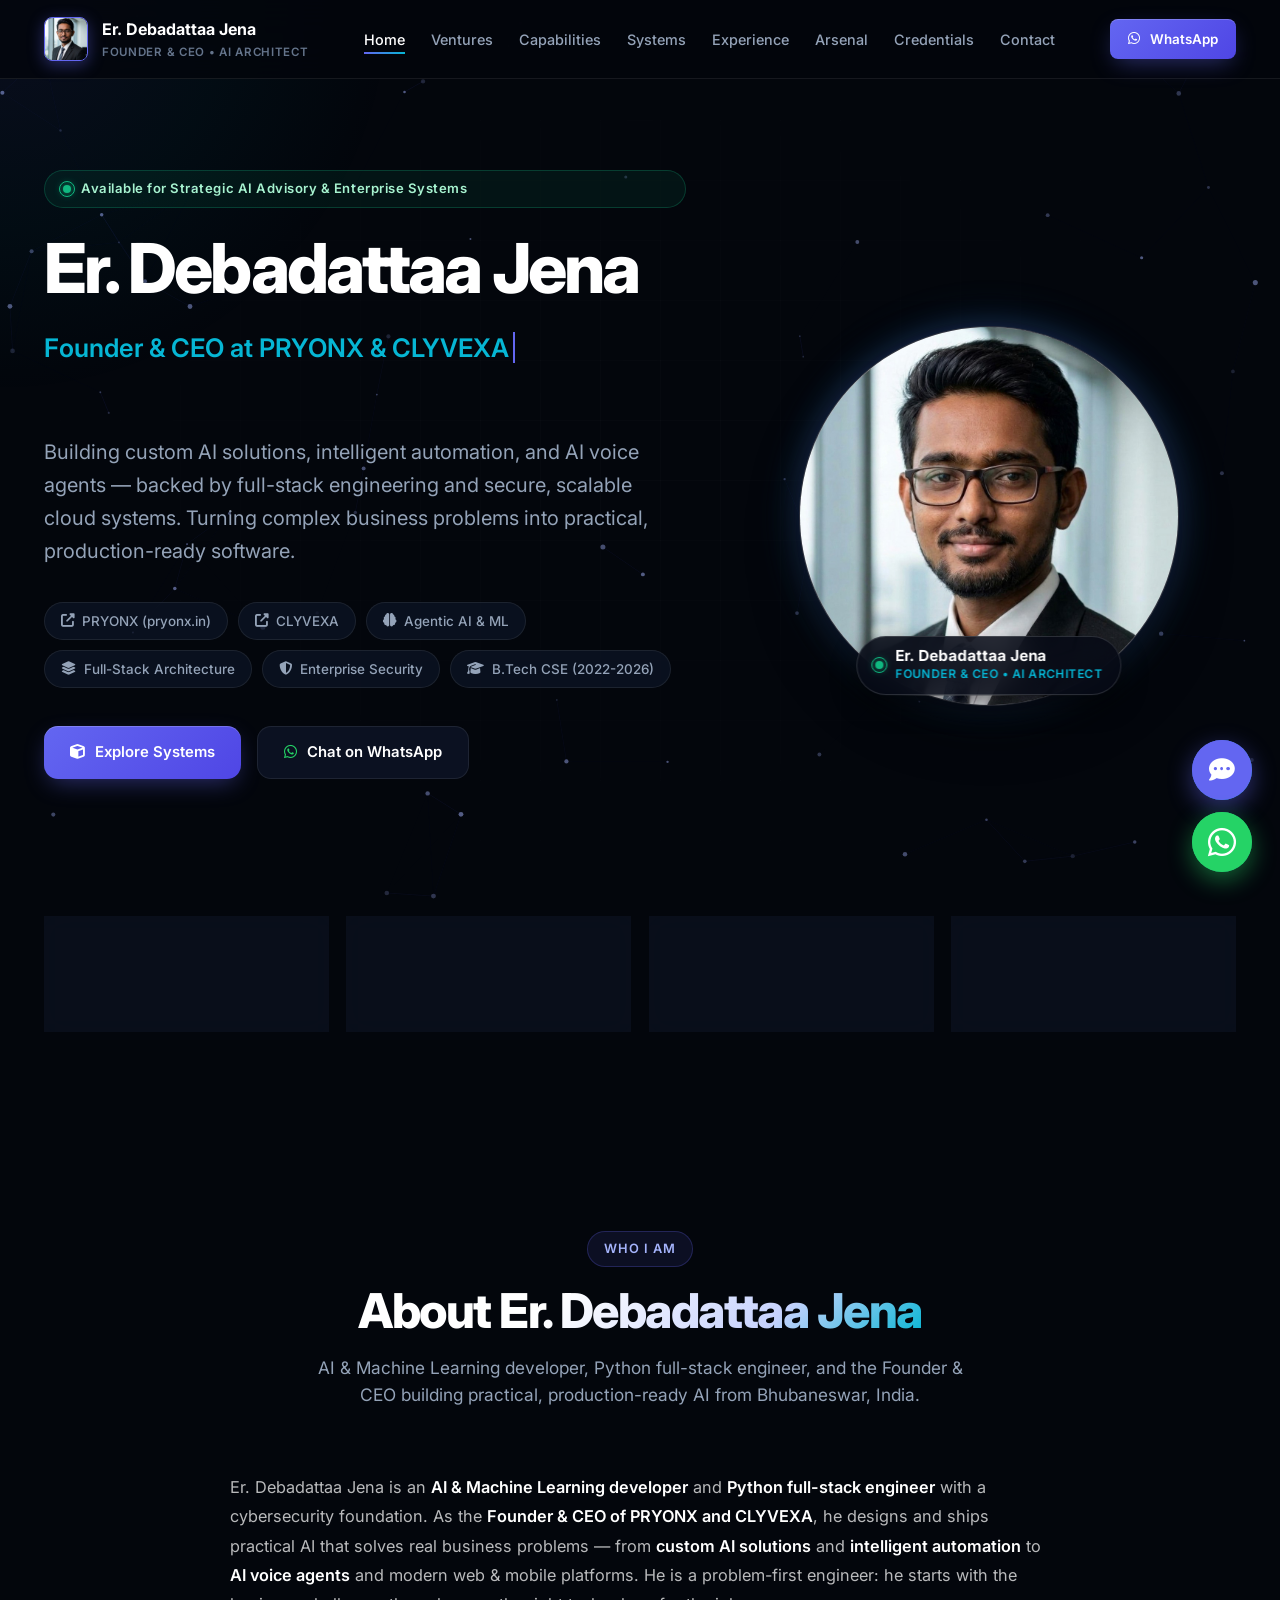
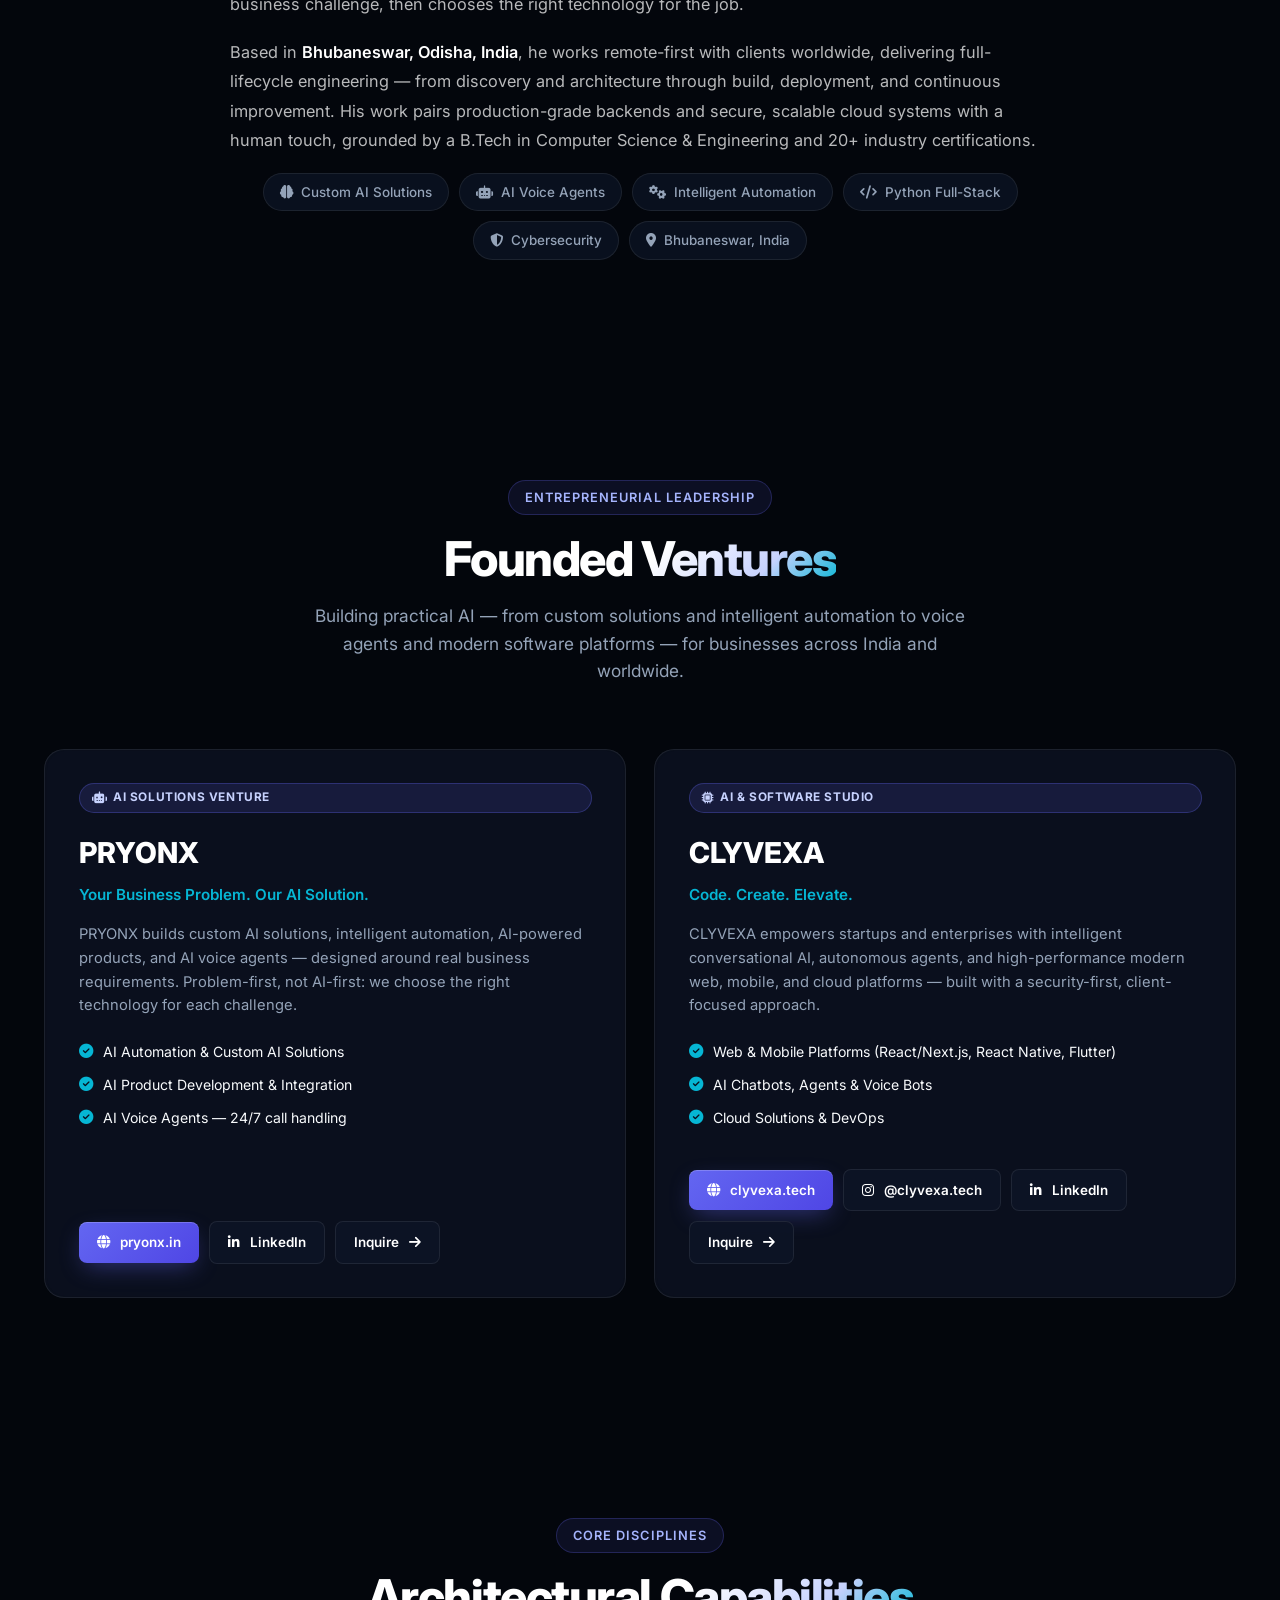
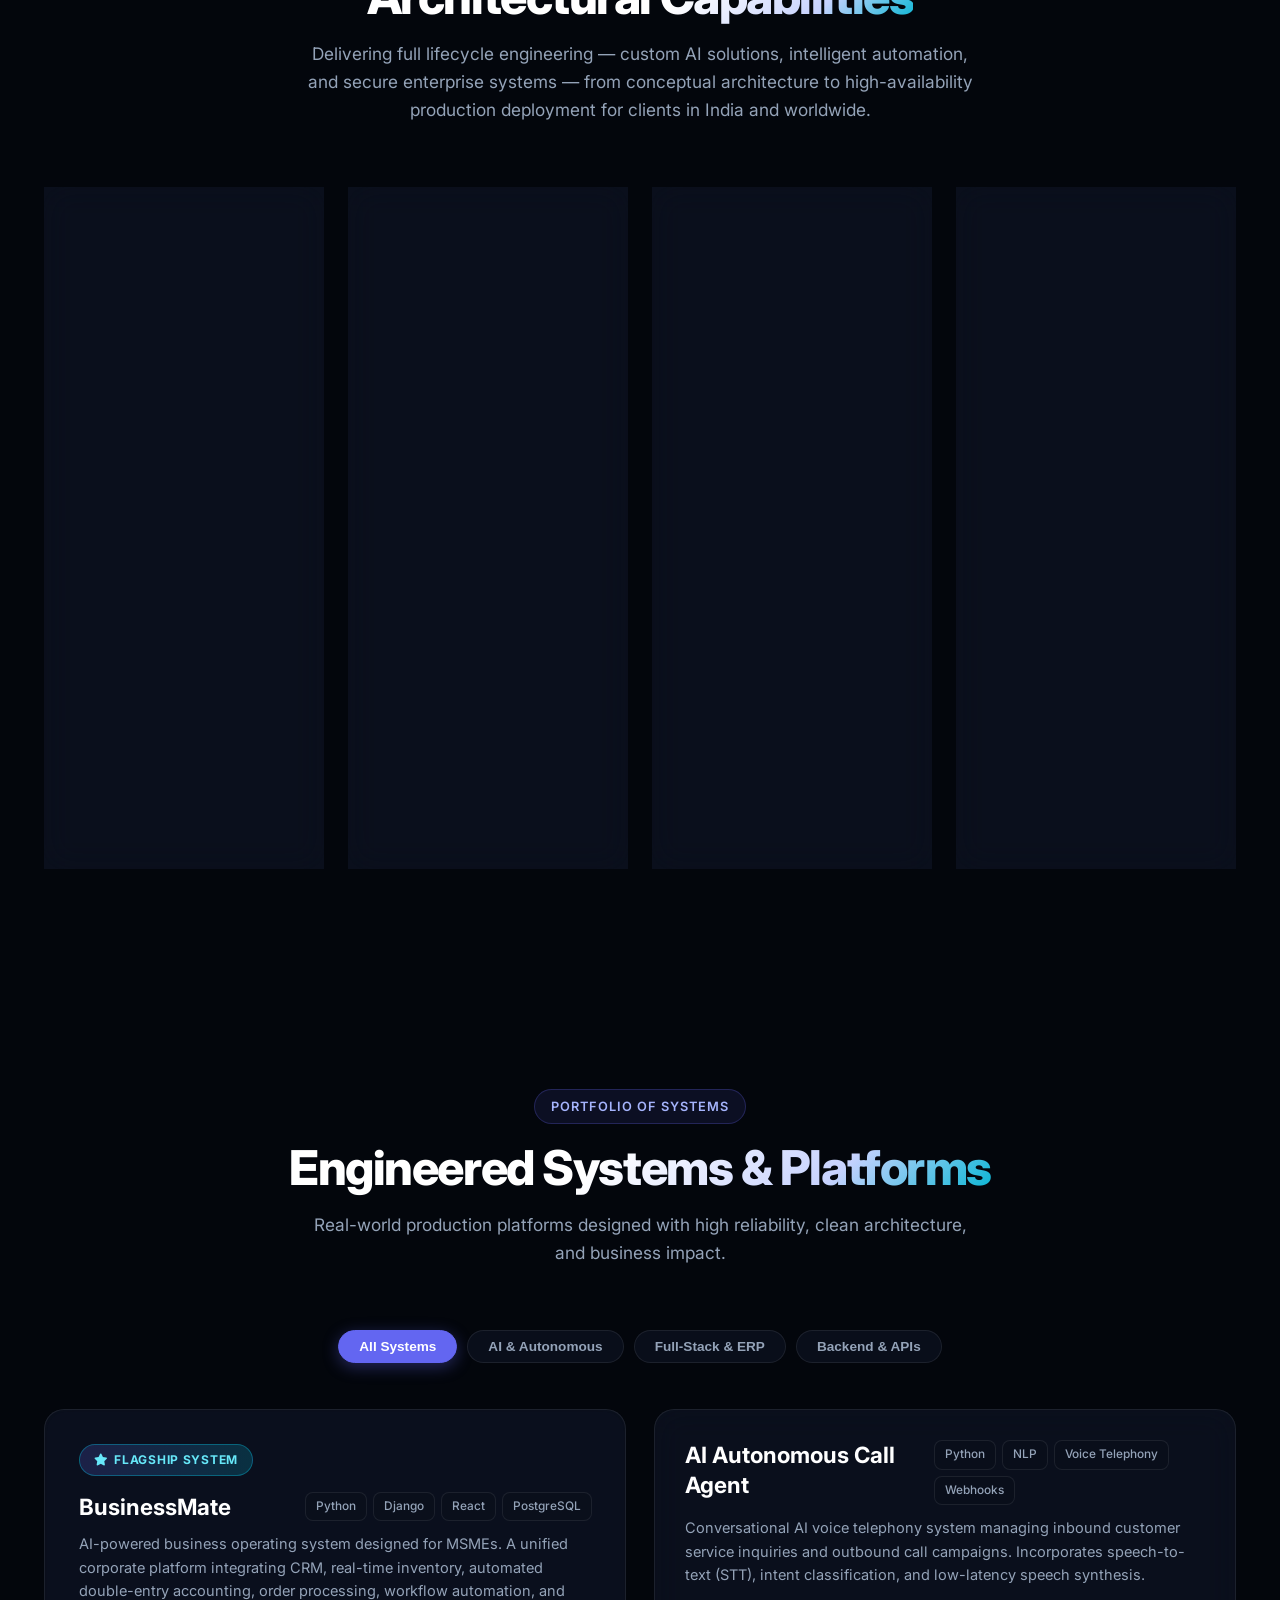
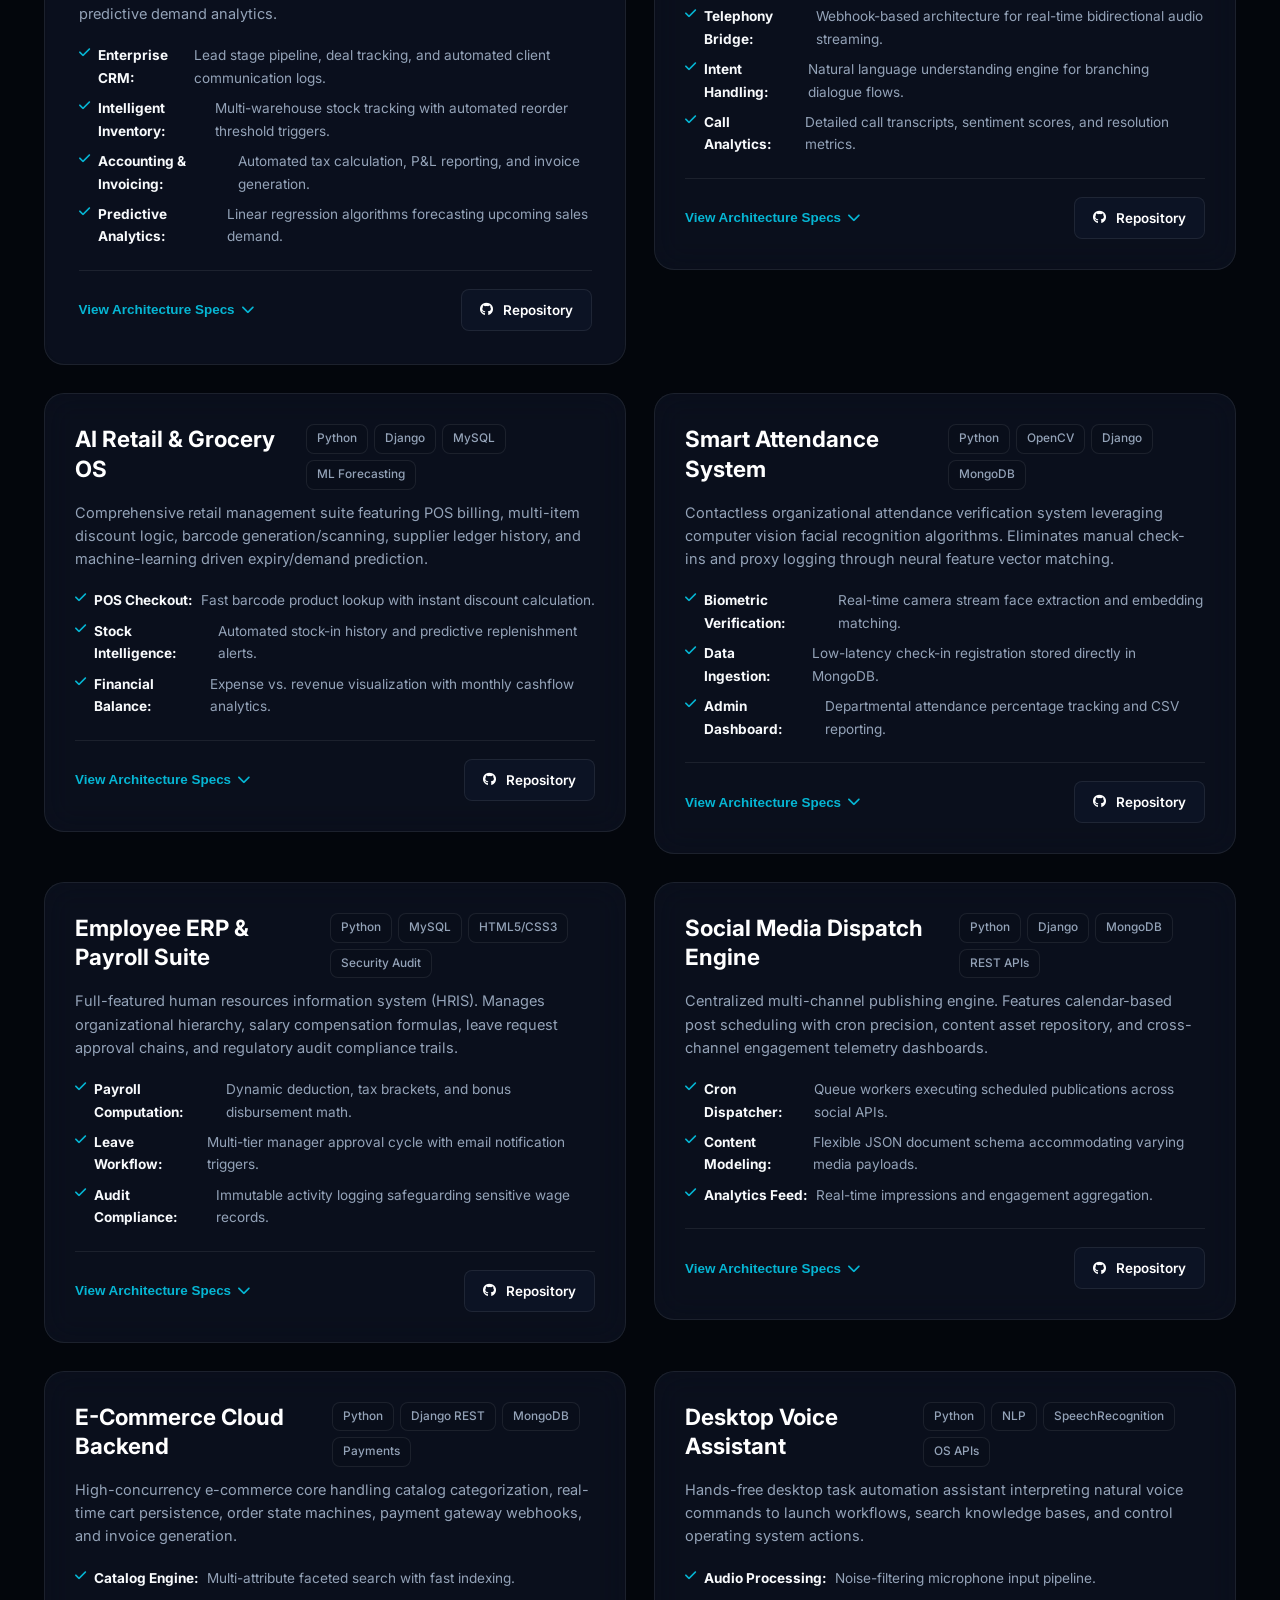
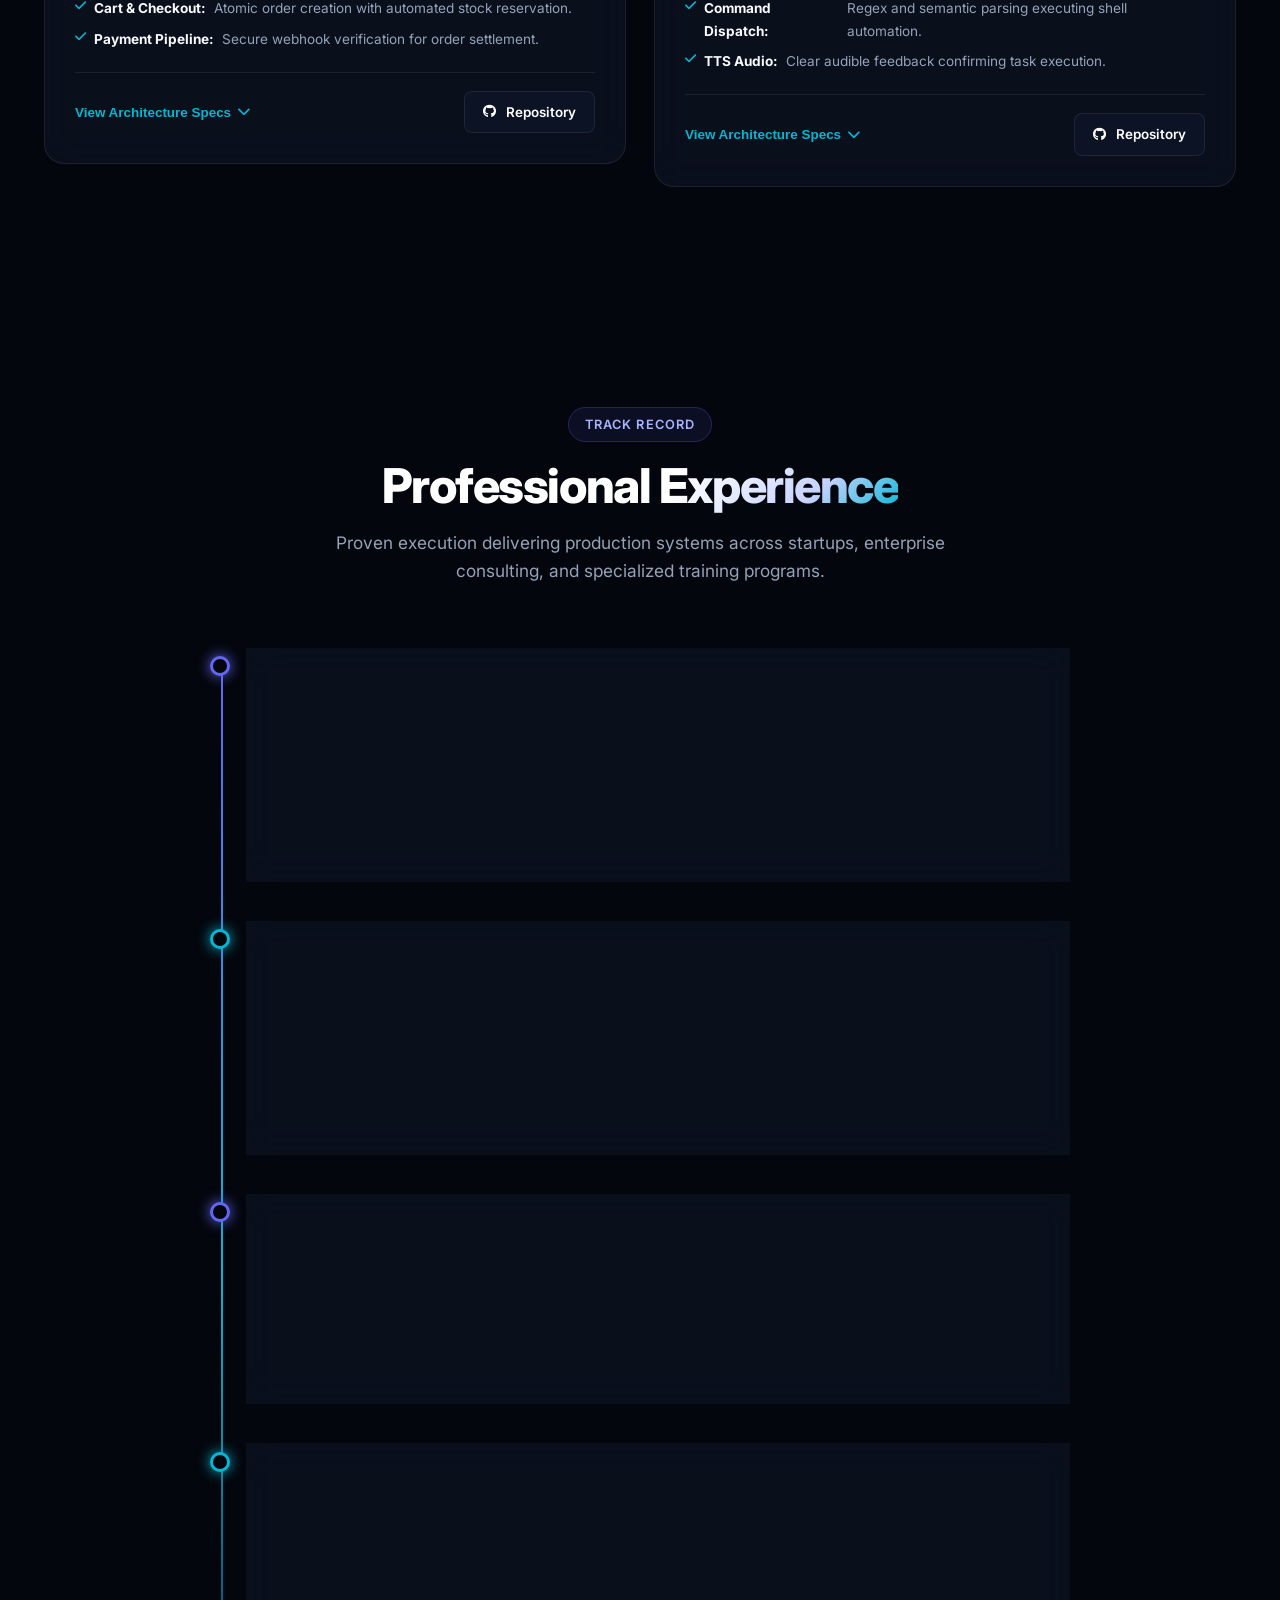
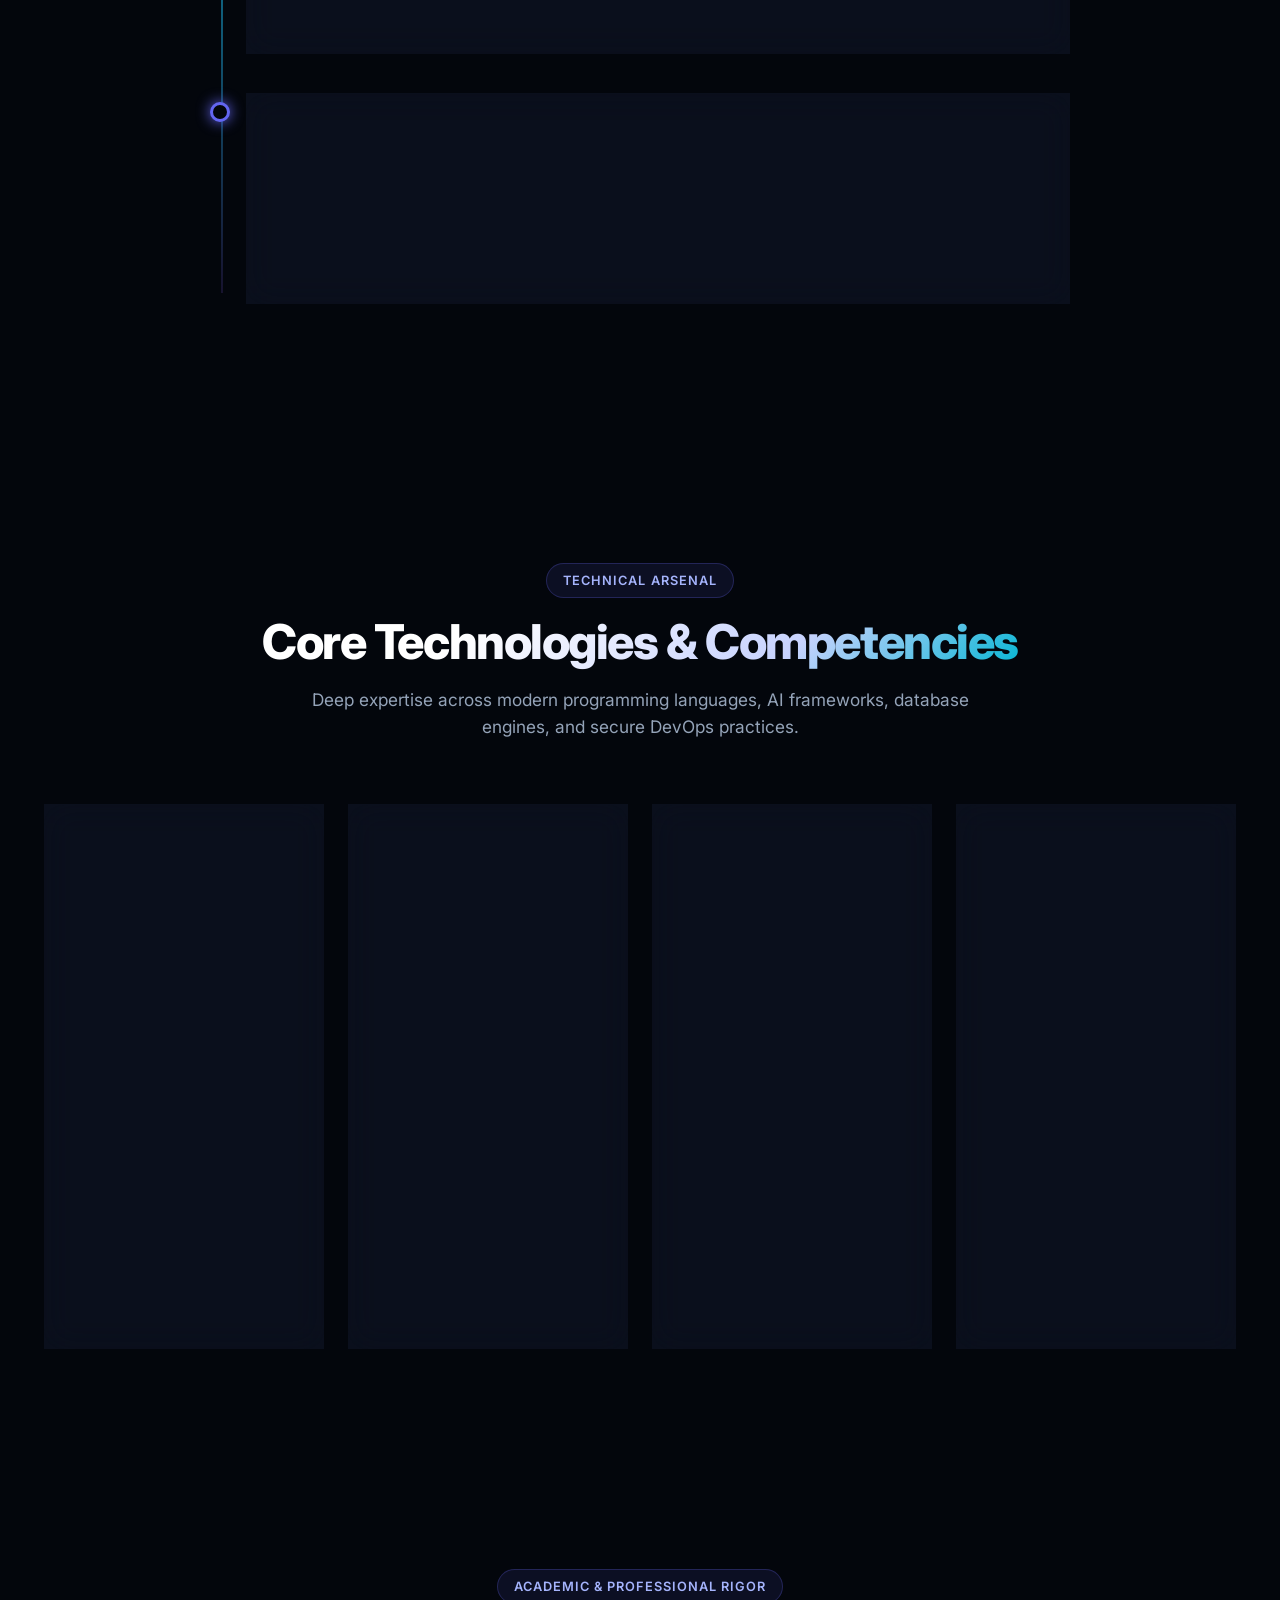
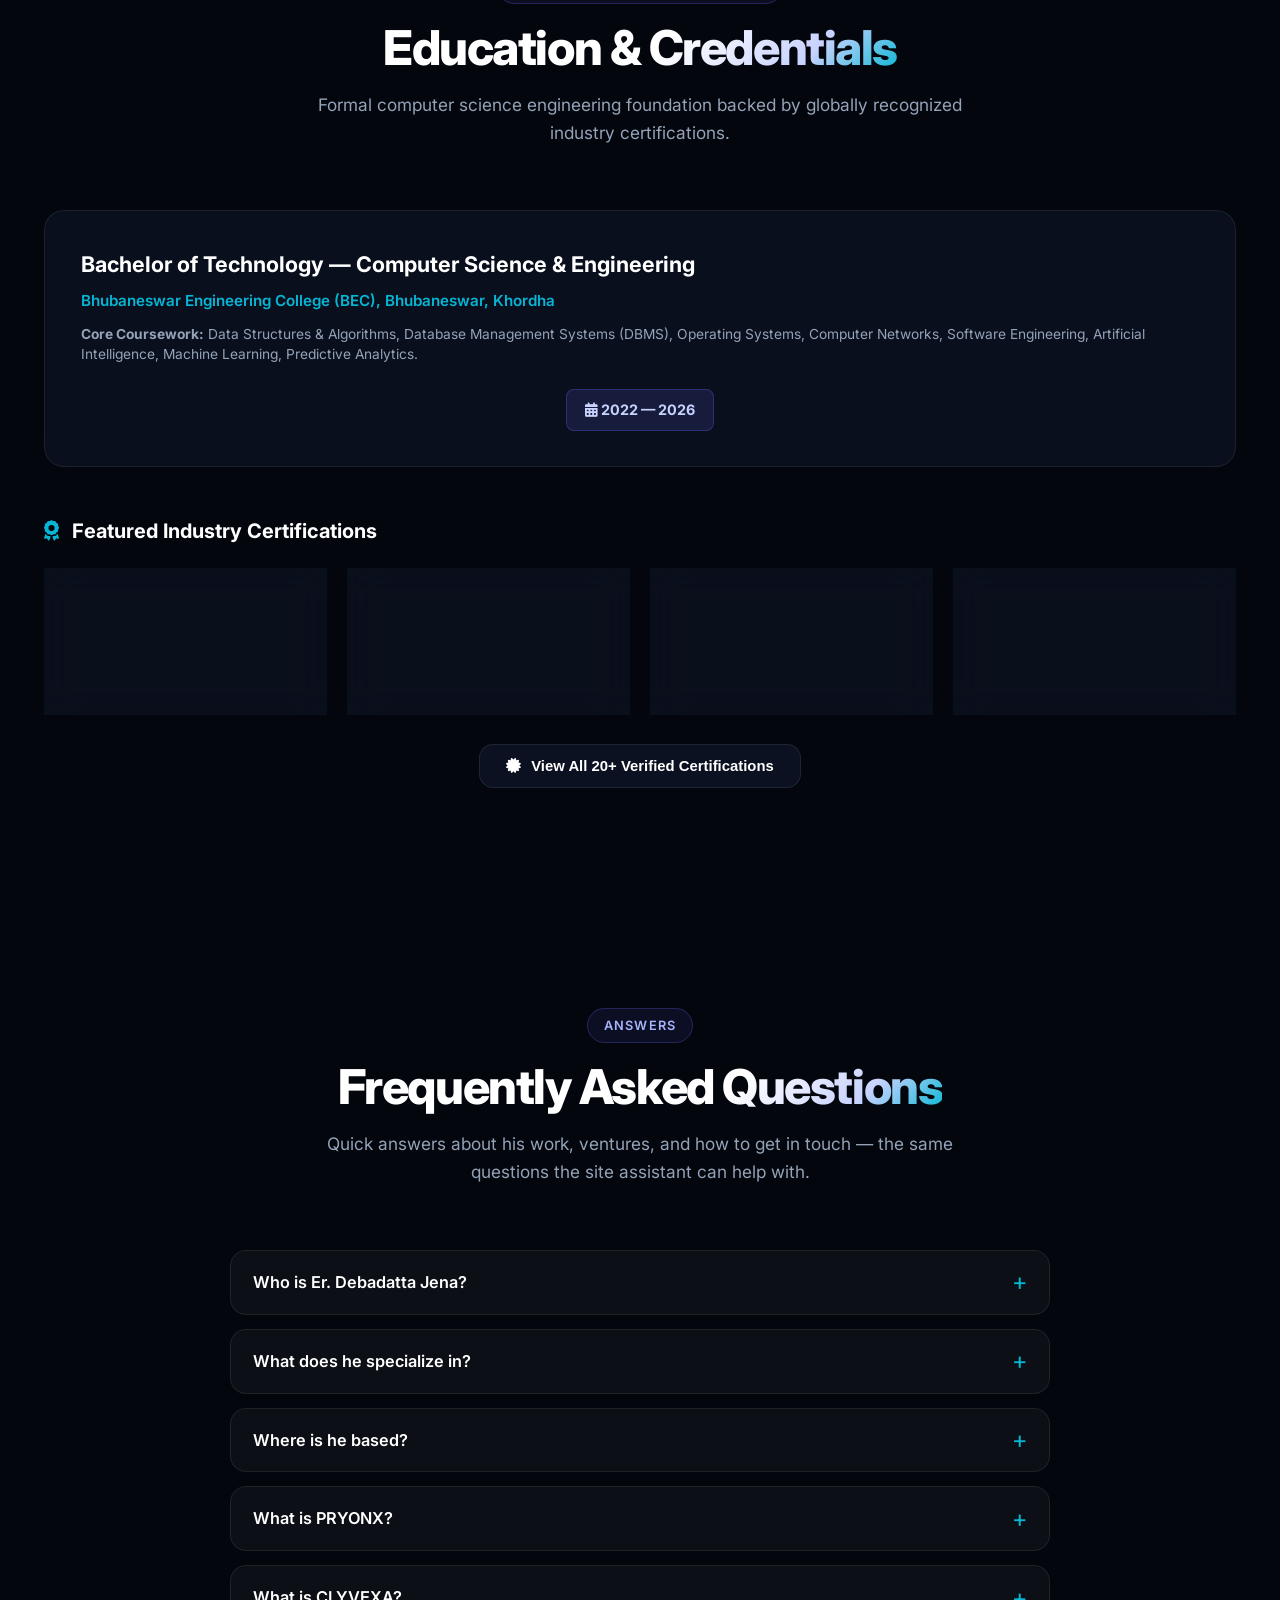
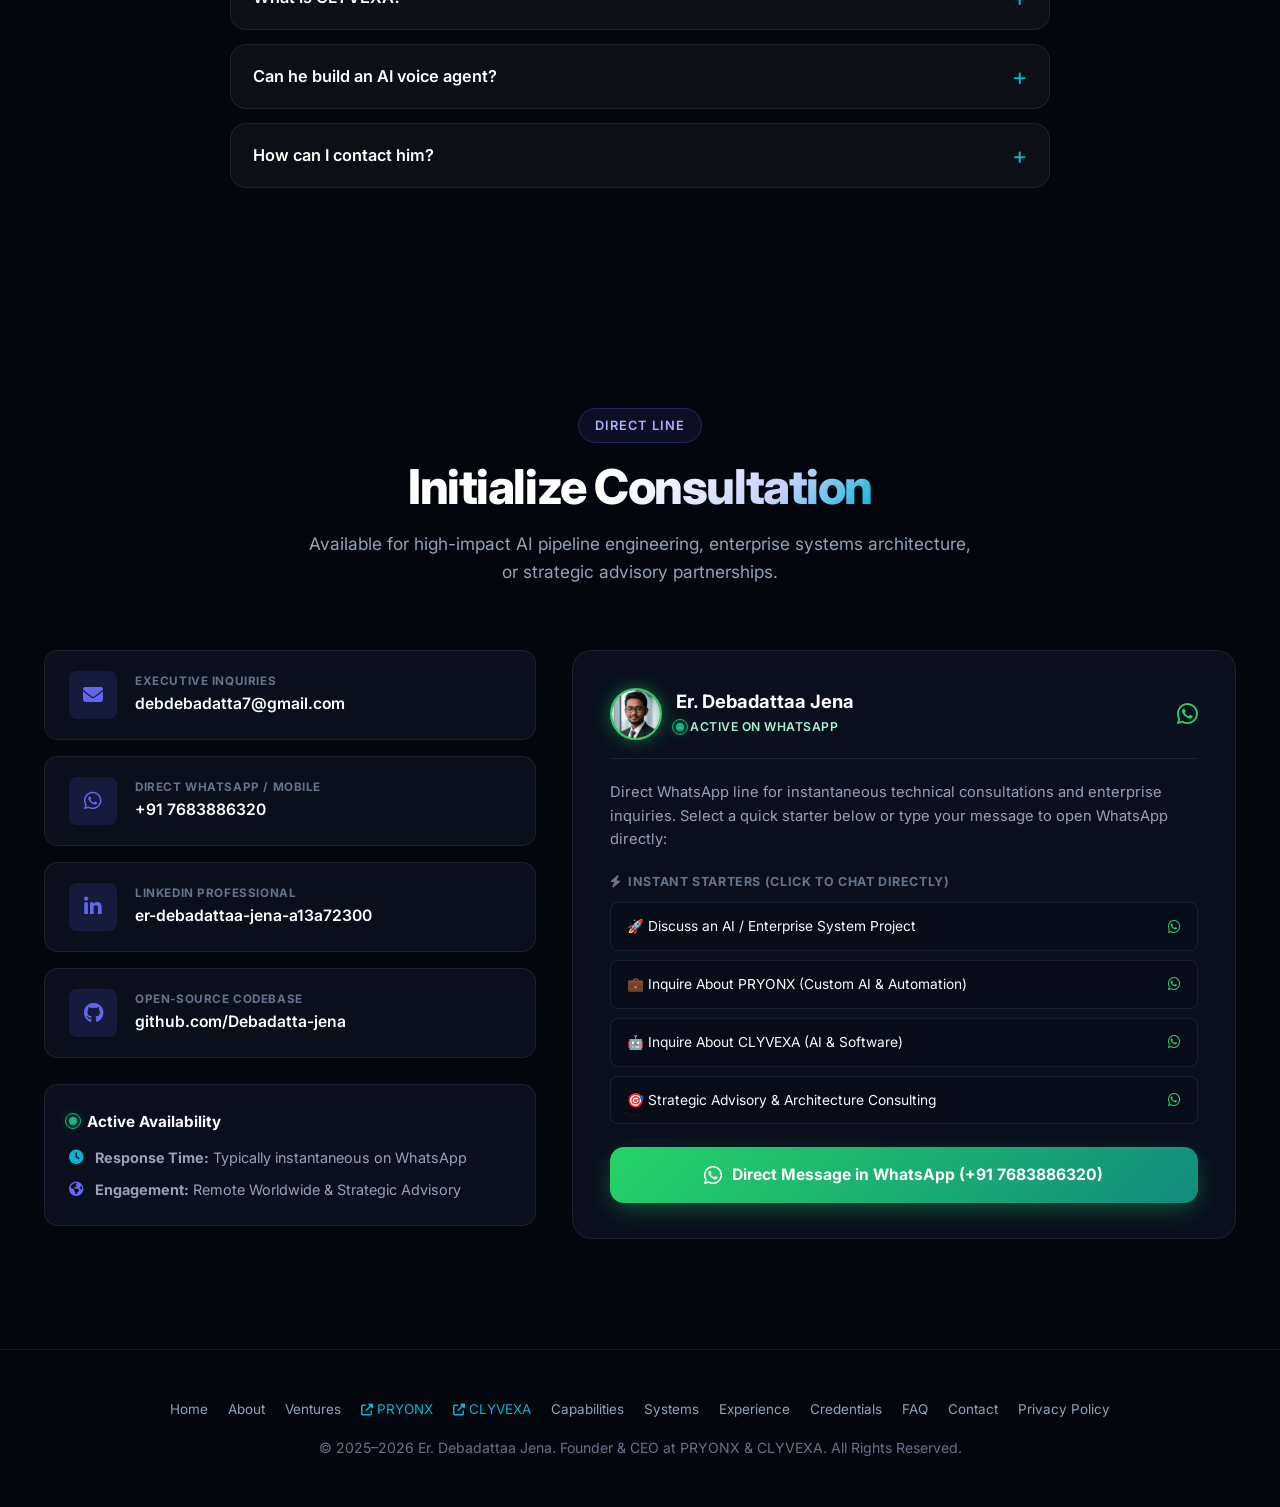
==== commit db2e106c: "Entity consistency for Google disambiguation: rel=me/author links, unified Person @id as publisher/a" ====
--- a/index.html
+++ b/index.html
@@ -14,6 +14,11 @@
     <meta name="robots" content="index, follow, max-image-preview:large, max-snippet:-1">
     <link rel="canonical" href="https://erdebadattajena.vercel.app/">
     <link rel="sitemap" type="application/xml" href="https://erdebadattajena.vercel.app/sitemap.xml">
+
+    <!-- Identity / entity linking (helps Google disambiguate this person) -->
+    <link rel="me" href="https://github.com/Debadatta-jena">
+    <link rel="me" href="https://www.linkedin.com/in/er-debadattaa-jena-a13a72300/">
+    <link rel="author" href="https://www.linkedin.com/in/er-debadattaa-jena-a13a72300/">
 
     <!-- Favicon / App Icons -->
     <link rel="icon" type="image/svg+xml" href="favicon.svg">
@@ -47,13 +52,10 @@
         "@type": "WebSite",
         "@id": "https://erdebadattajena.vercel.app/#website",
         "name": "Er. Debadattaa Jena — Official Portfolio",
-        "alternateName": ["Debadatta Jena Portfolio", "Er Debadatta Jena"],
+        "alternateName": ["Debadatta Jena Portfolio", "Er Debadatta Jena", "Debadattaa Jena Portfolio", "Er Debadattaa Jena"],
         "url": "https://erdebadattajena.vercel.app/",
-        "publisher": {
-            "@type": "Person",
-            "name": "Er. Debadattaa Jena",
-            "url": "https://erdebadattajena.vercel.app/"
-        },
+        "publisher": { "@id": "https://erdebadattajena.vercel.app/#person" },
+        "about": { "@id": "https://erdebadattajena.vercel.app/#person" },
         "inLanguage": "en"
     }
     </script>
@@ -63,12 +65,17 @@
         "@type": "Person",
         "@id": "https://erdebadattajena.vercel.app/#person",
         "name": "Er. Debadattaa Jena",
+        "honorificPrefix": "Er.",
+        "givenName": "Debadattaa",
+        "familyName": "Jena",
         "alternateName": [
             "Er Debadatta Jena",
             "Er. Debadatta Jena",
             "Debadatta Jena",
             "Debadattaa Jena",
-            "PRYONX CEO"
+            "Er Debadattaa Jena",
+            "PRYONX CEO",
+            "CLYVEXA Founder"
         ],
         "jobTitle": "Founder & CEO, AI Architect & Systems Engineer",
         "image": "https://erdebadattajena.vercel.app/profile.jpg?v=2",
@@ -93,13 +100,14 @@
         "email": "debdebadatta7@gmail.com",
         "telephone": "+917683886320",
         "knowsLanguage": ["en", "hi", "od"],
-        "description": "Founder & CEO at PRYONX & CLYVEXA. AI & ML developer and Python full-stack engineer building custom AI solutions, intelligent automation, AI voice agents, and modern software platforms.",
+        "description": "Er. Debadattaa Jena is the Founder & CEO of PRYONX and CLYVEXA — an AI & machine-learning developer and Python full-stack engineer based in Bhubaneswar, Odisha, India — building custom AI solutions, intelligent automation, AI voice agents, and modern software platforms.",
         "address": {
             "@type": "PostalAddress",
             "addressLocality": "Bhubaneswar",
             "addressRegion": "Odisha",
             "addressCountry": "IN"
         },
+        "nationality": { "@type": "Country", "name": "India" },
         "sameAs": [
             "https://github.com/Debadatta-jena",
             "https://www.linkedin.com/in/er-debadattaa-jena-a13a72300/",
--- a/styles.css
+++ b/styles.css
@@ -241,6 +241,7 @@
 .gradient-text {
   background: var(--grad-text);
   -webkit-background-clip: text;
+  background-clip: text;
   -webkit-text-fill-color: transparent;
   display: inline-block;
 }
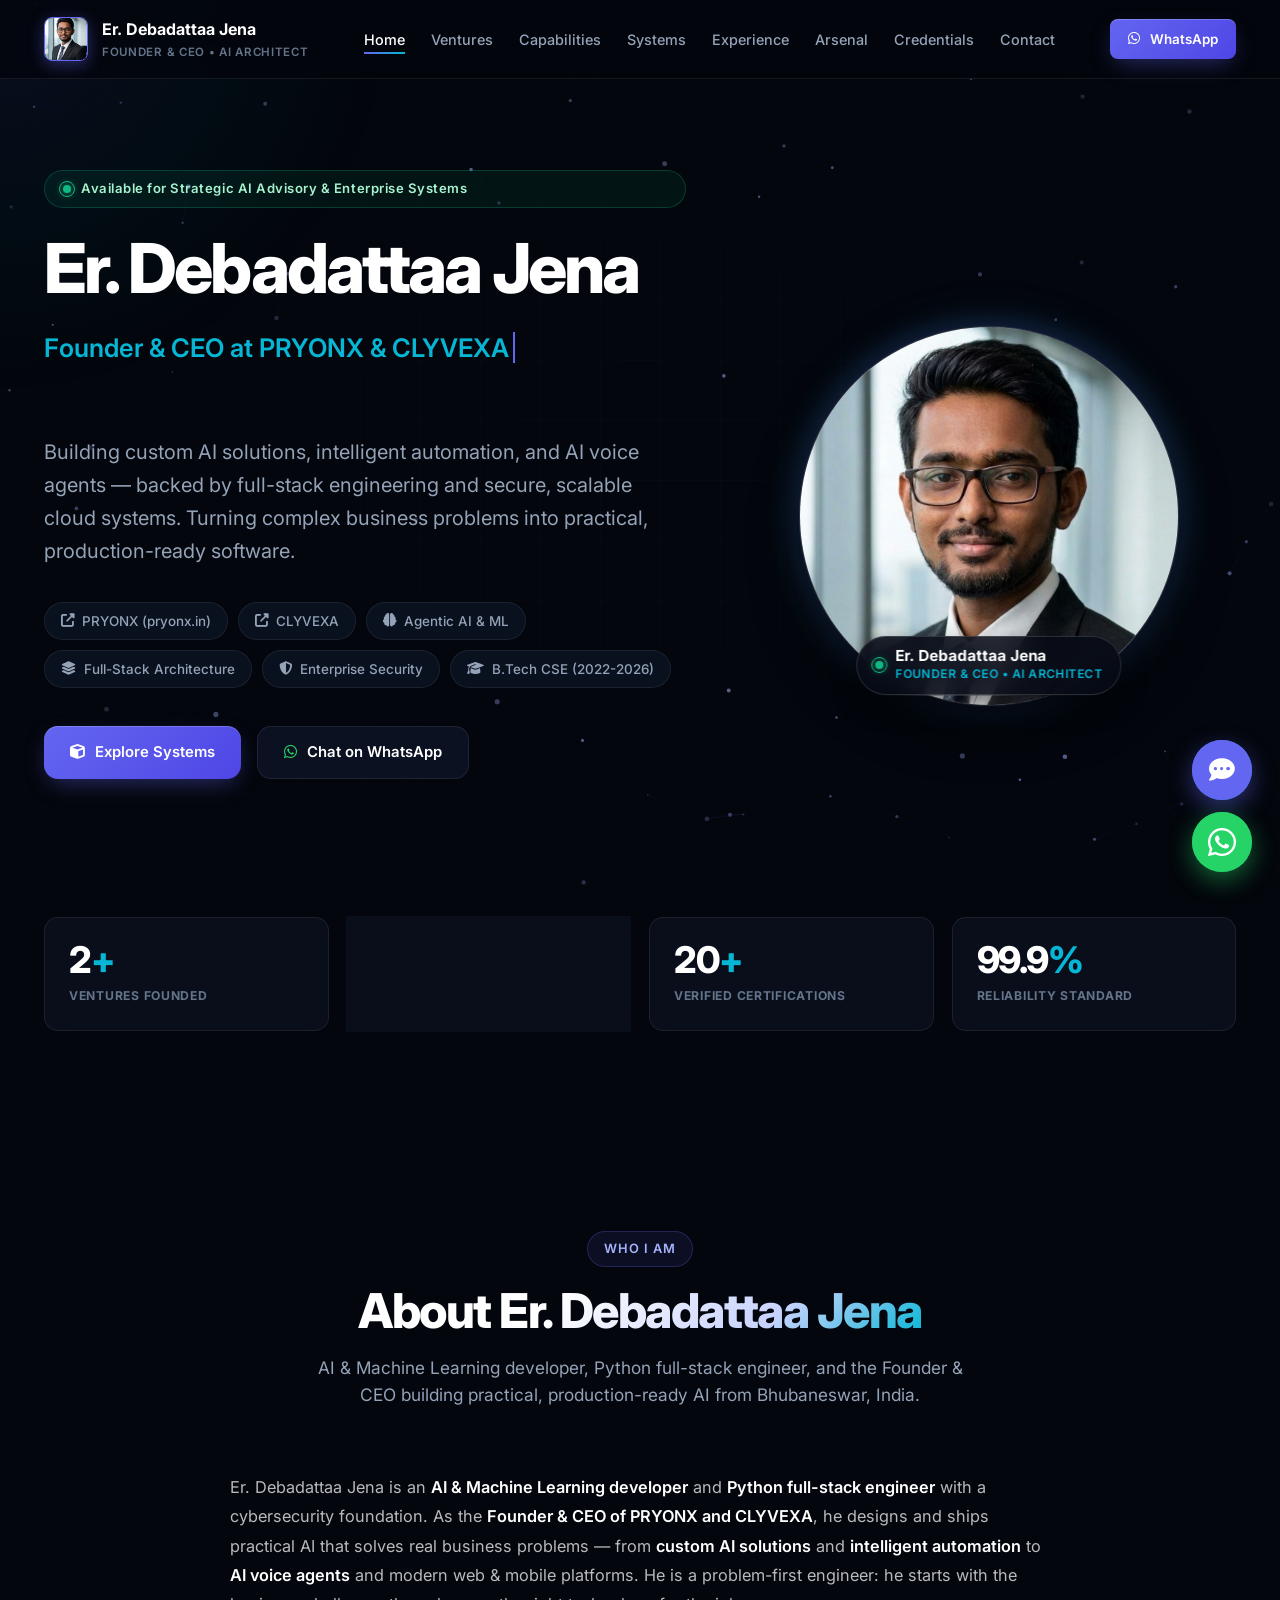
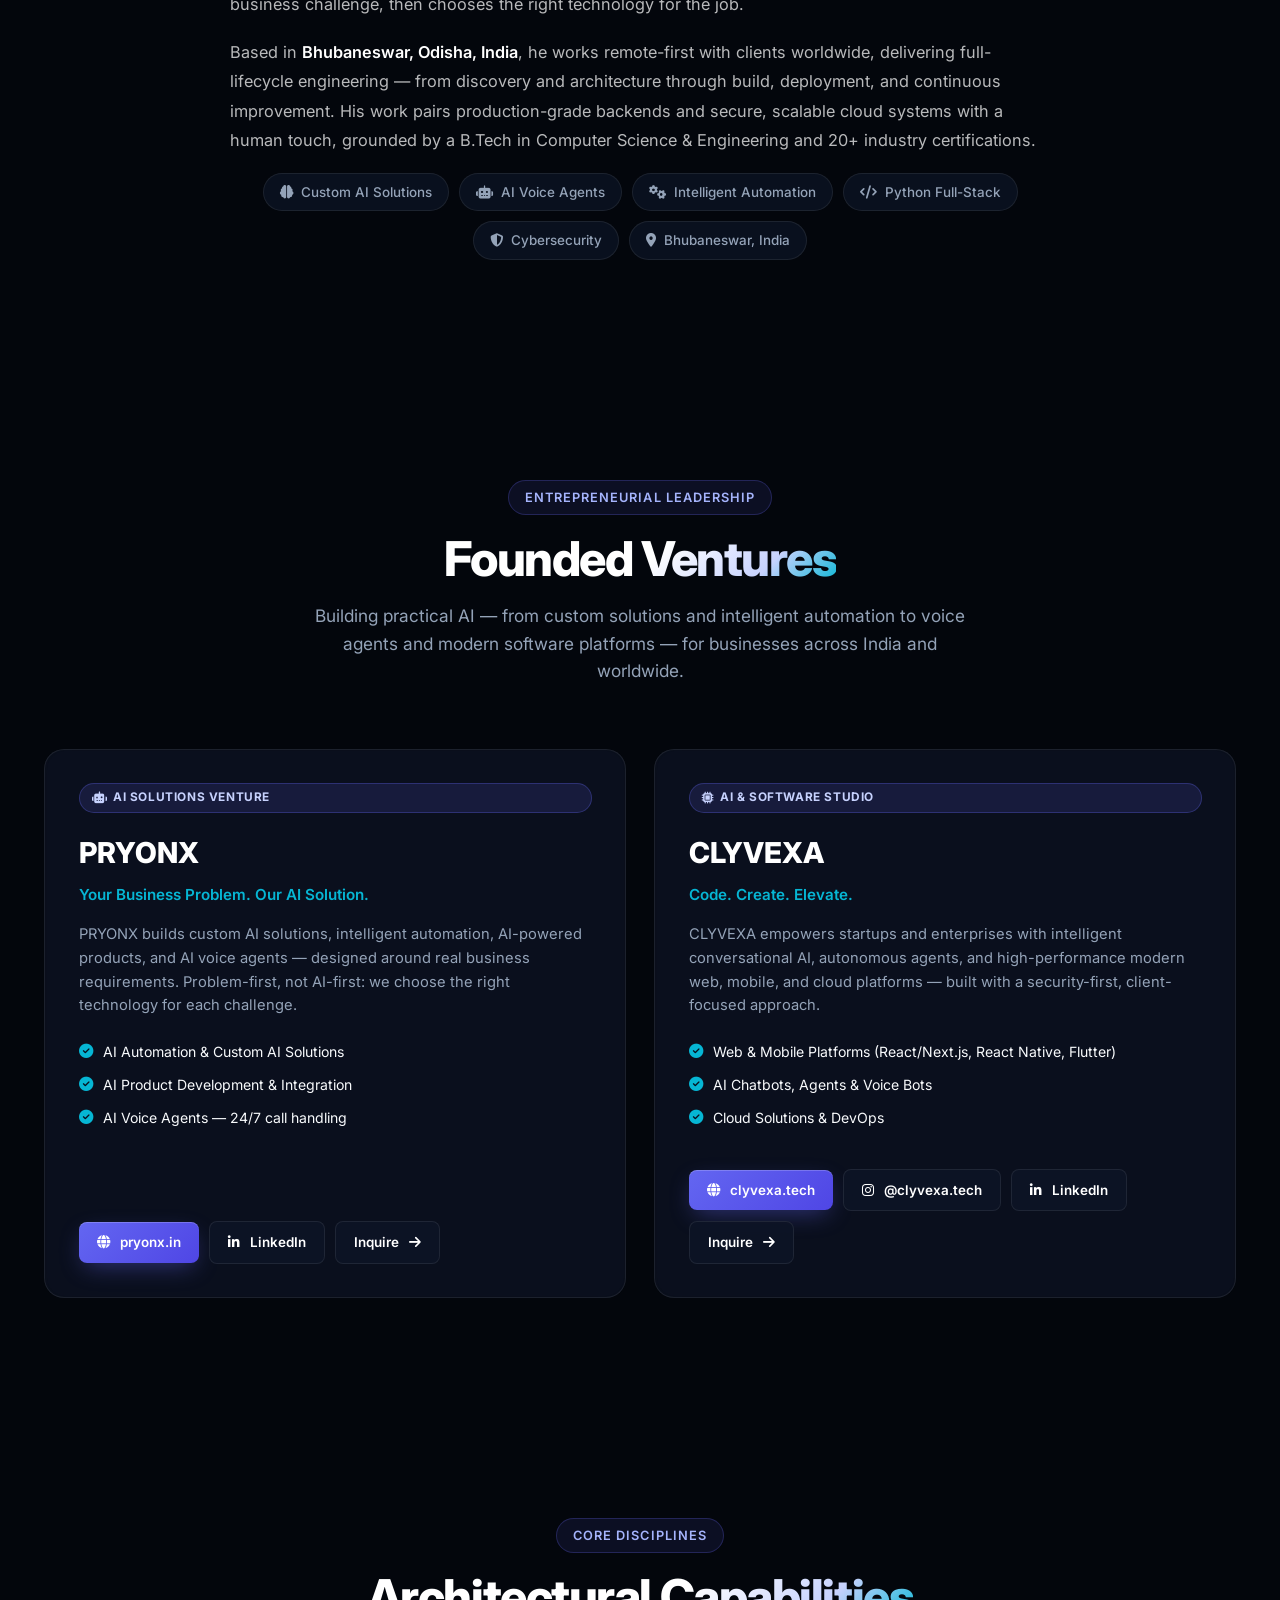
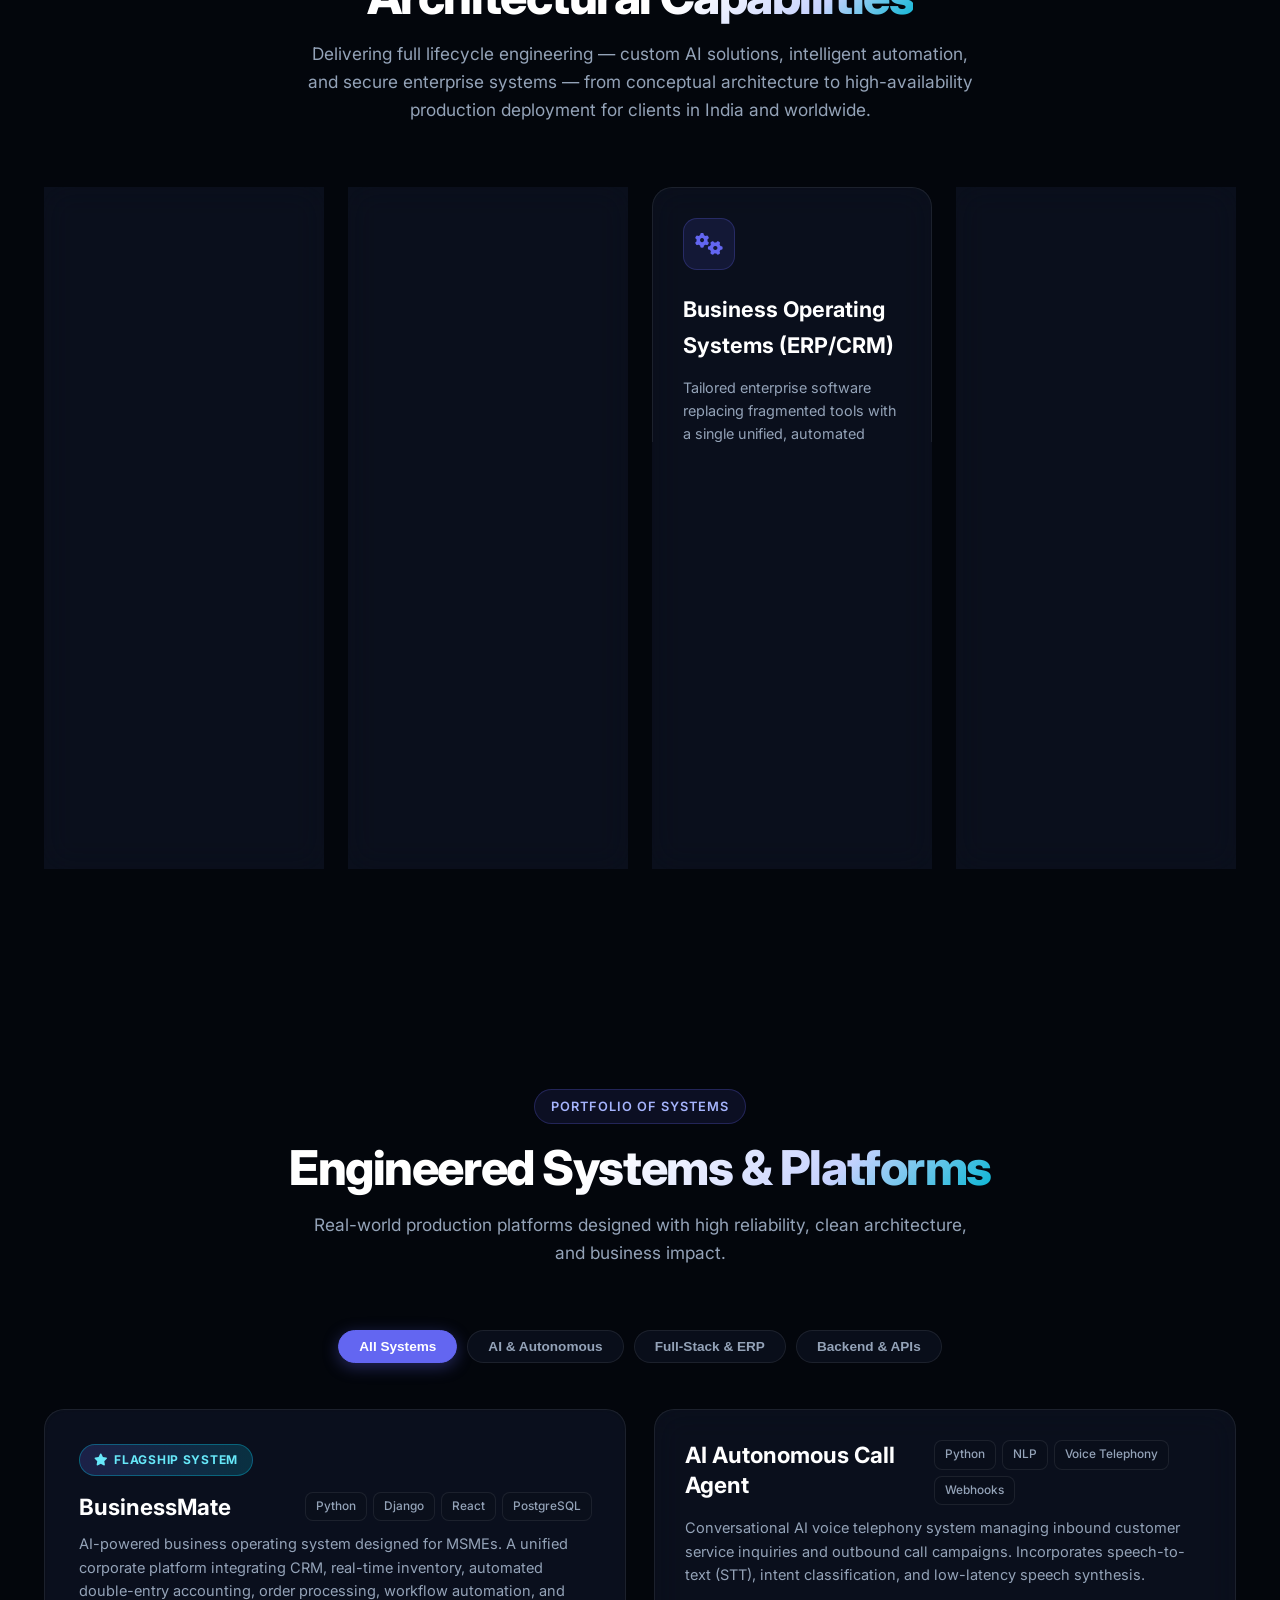
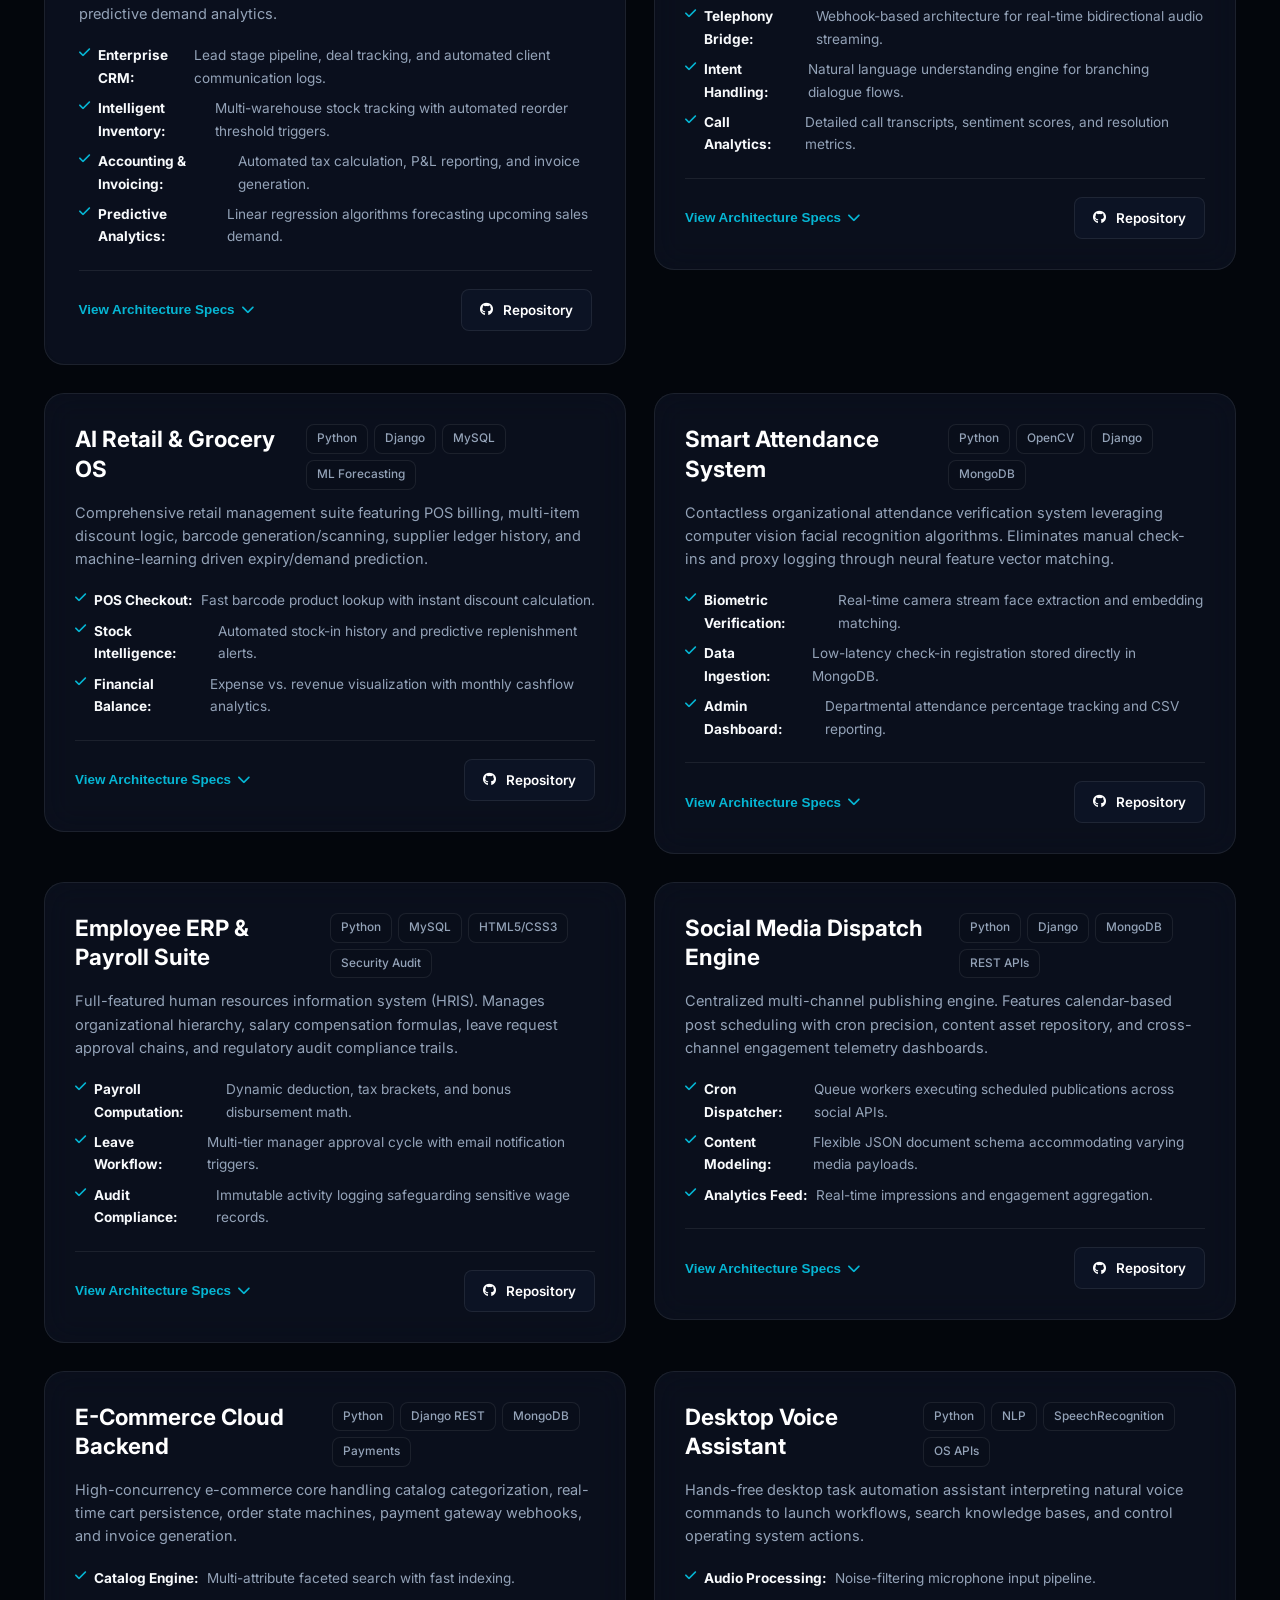
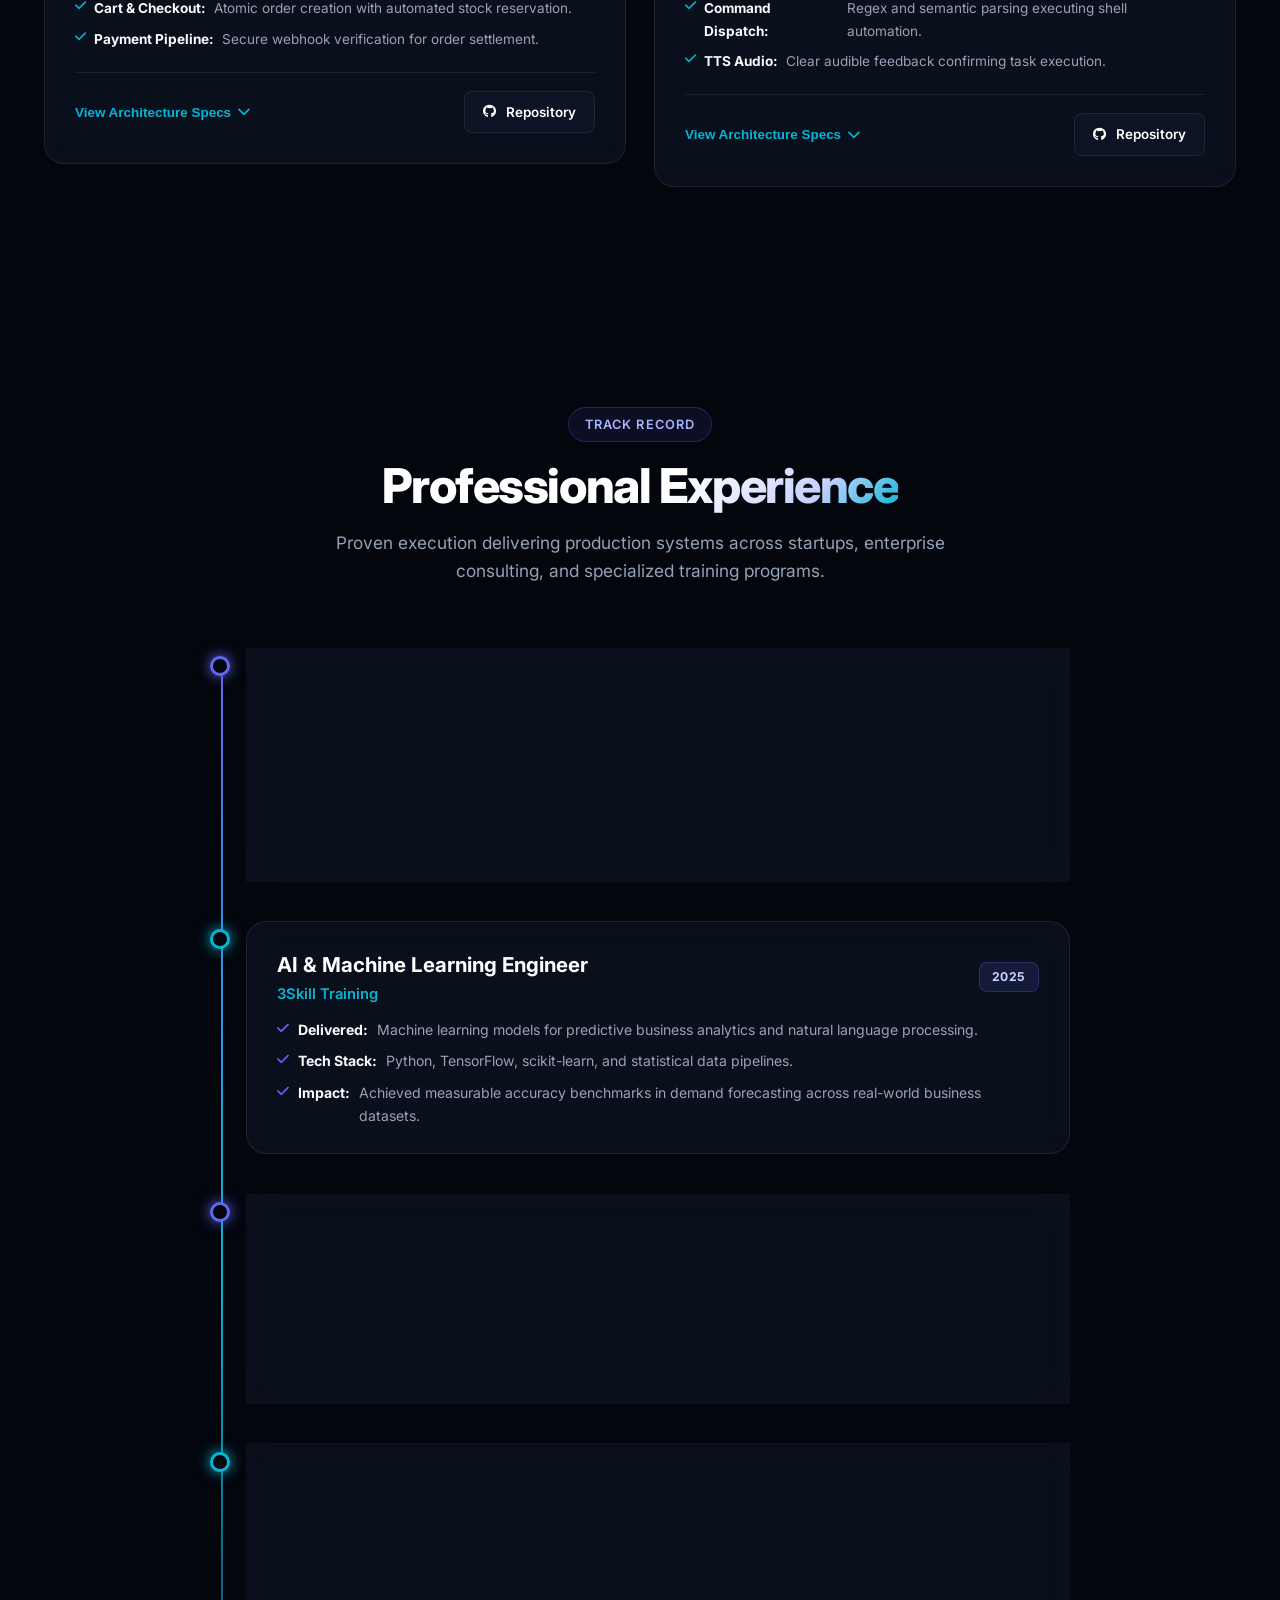
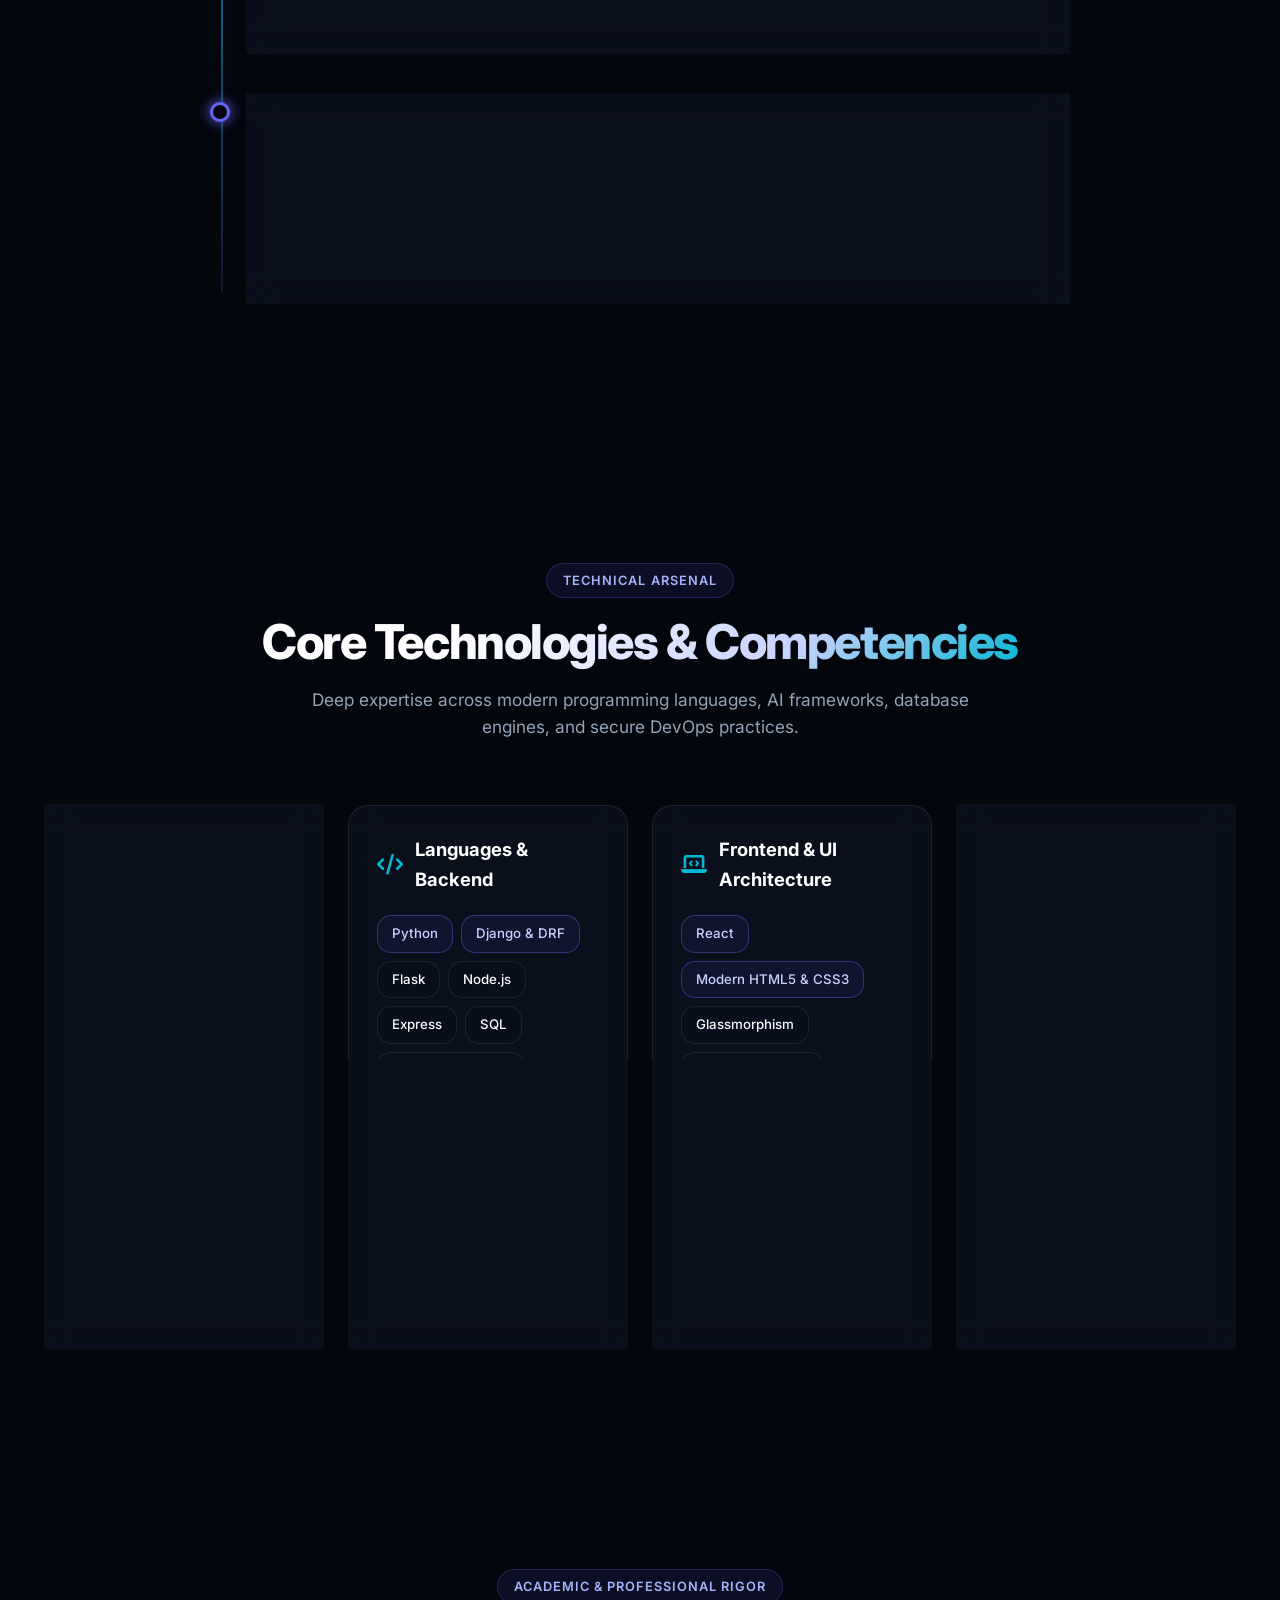
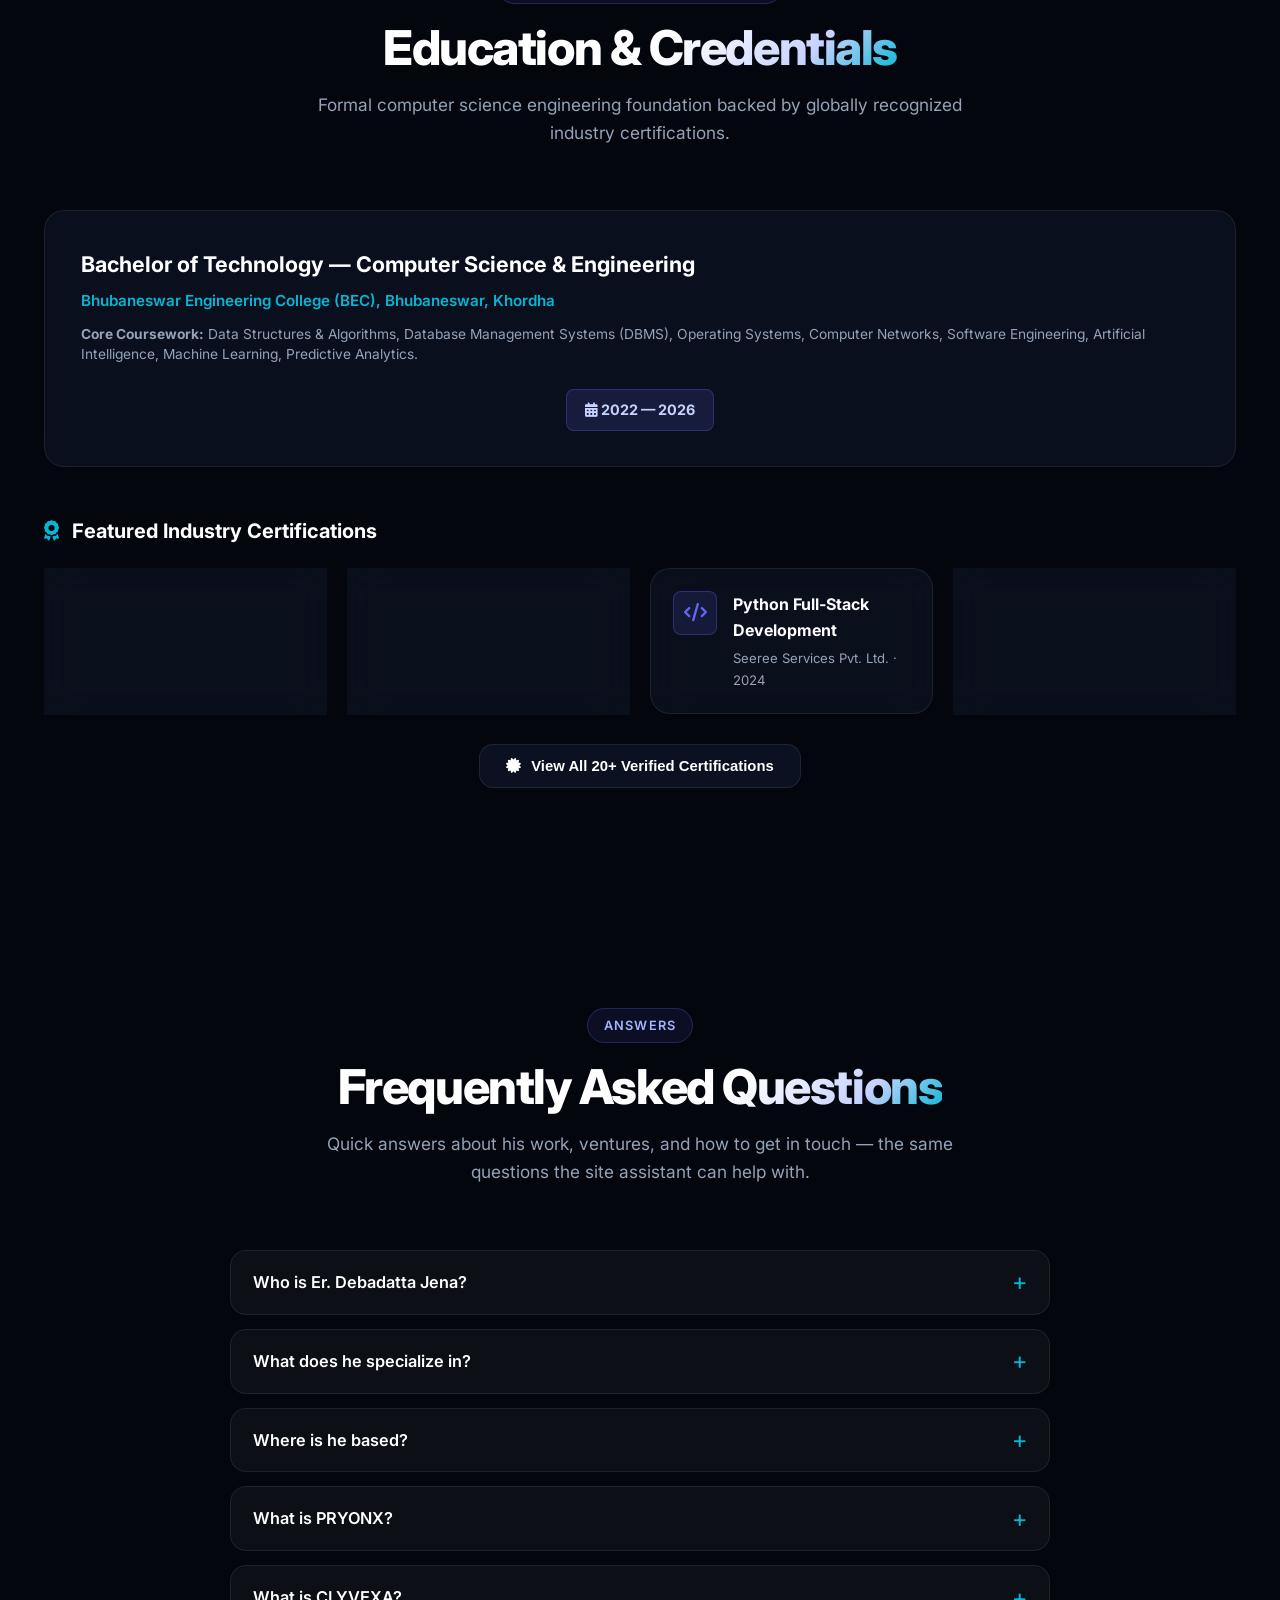
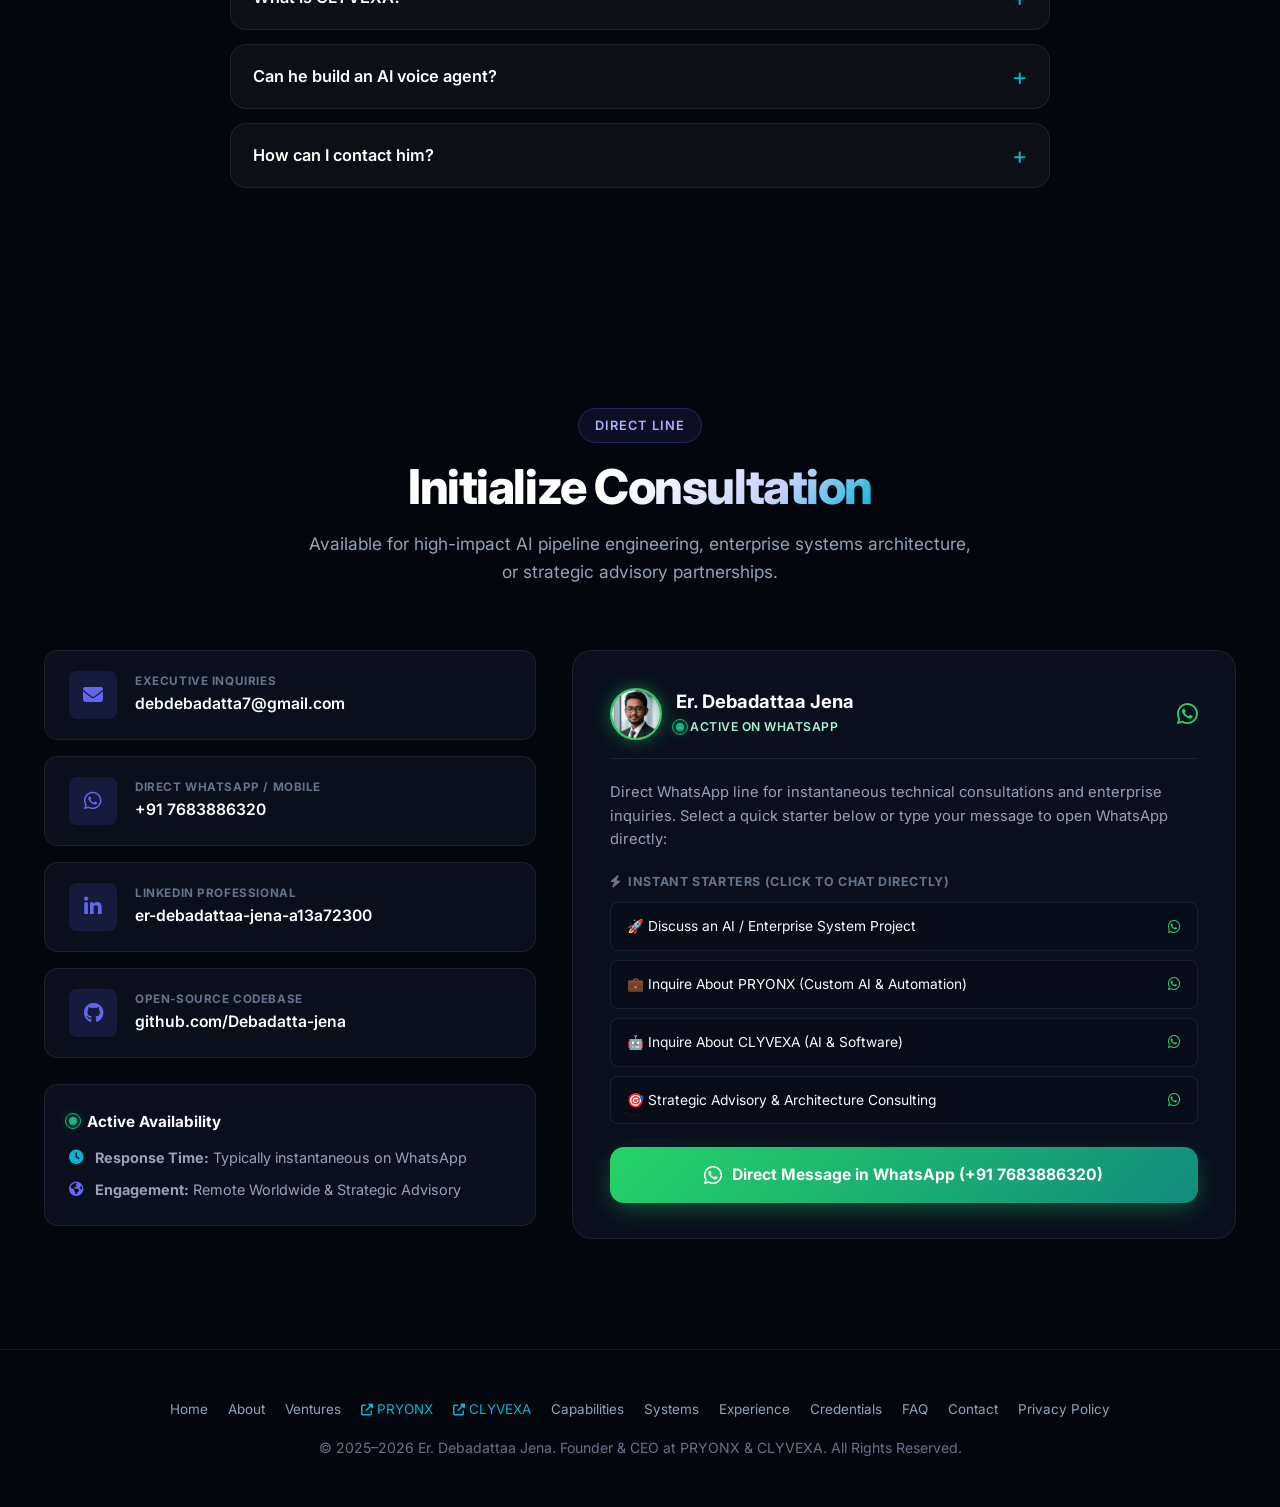
==== commit 87b109fe: "A11y+perf+security: reduced-motion guards, decorative aria-hidden, shrink nav avatar, footer nav lan" ====
--- a/index.html
+++ b/index.html
@@ -239,7 +239,7 @@
             <div class="nav-inner">
                 <a href="#home" class="nav-brand" aria-label="Er. Debadattaa Jena Home">
                     <div class="brand-avatar-wrap">
-                        <img src="nav-profile.jpg" alt="Er. Debadattaa Jena" class="brand-avatar-img" width="896" height="1002" loading="eager" decoding="async">
+                        <img src="nav-profile.jpg?v=2" alt="Er. Debadattaa Jena" class="brand-avatar-img" width="320" height="320" loading="eager" decoding="async">
                     </div>
                     <div class="brand-meta">
                         <span class="brand-name">Er. Debadattaa Jena</span>
@@ -1548,7 +1548,7 @@
     <footer class="site-footer">
         <div class="container">
             <div class="footer-inner-content">
-                <div class="footer-links-row">
+                <nav class="footer-links-row" aria-label="Footer navigation">
                     <a href="#home" class="footer-link-item">Home</a>
                     <a href="#about" class="footer-link-item">About</a>
                     <a href="#ventures" class="footer-link-item">Ventures</a>
@@ -1561,7 +1561,7 @@
                     <a href="#faq" class="footer-link-item">FAQ</a>
                     <a href="#contact" class="footer-link-item">Contact</a>
                     <a href="privacy.html" class="footer-link-item">Privacy Policy</a>
-                </div>
+                </nav>
                 <p class="footer-copy-text">
                     &copy; 2025–2026 Er. Debadattaa Jena. Founder &amp; CEO at PRYONX &amp; CLYVEXA. All Rights Reserved.
                 </p>
@@ -1604,6 +1604,6 @@
     </button>
 
     <!-- Executive Runtime Script -->
-    <script src="script.js?v=7" defer></script>
+    <script src="script.js?v=8" defer></script>
 </body>
 </html>
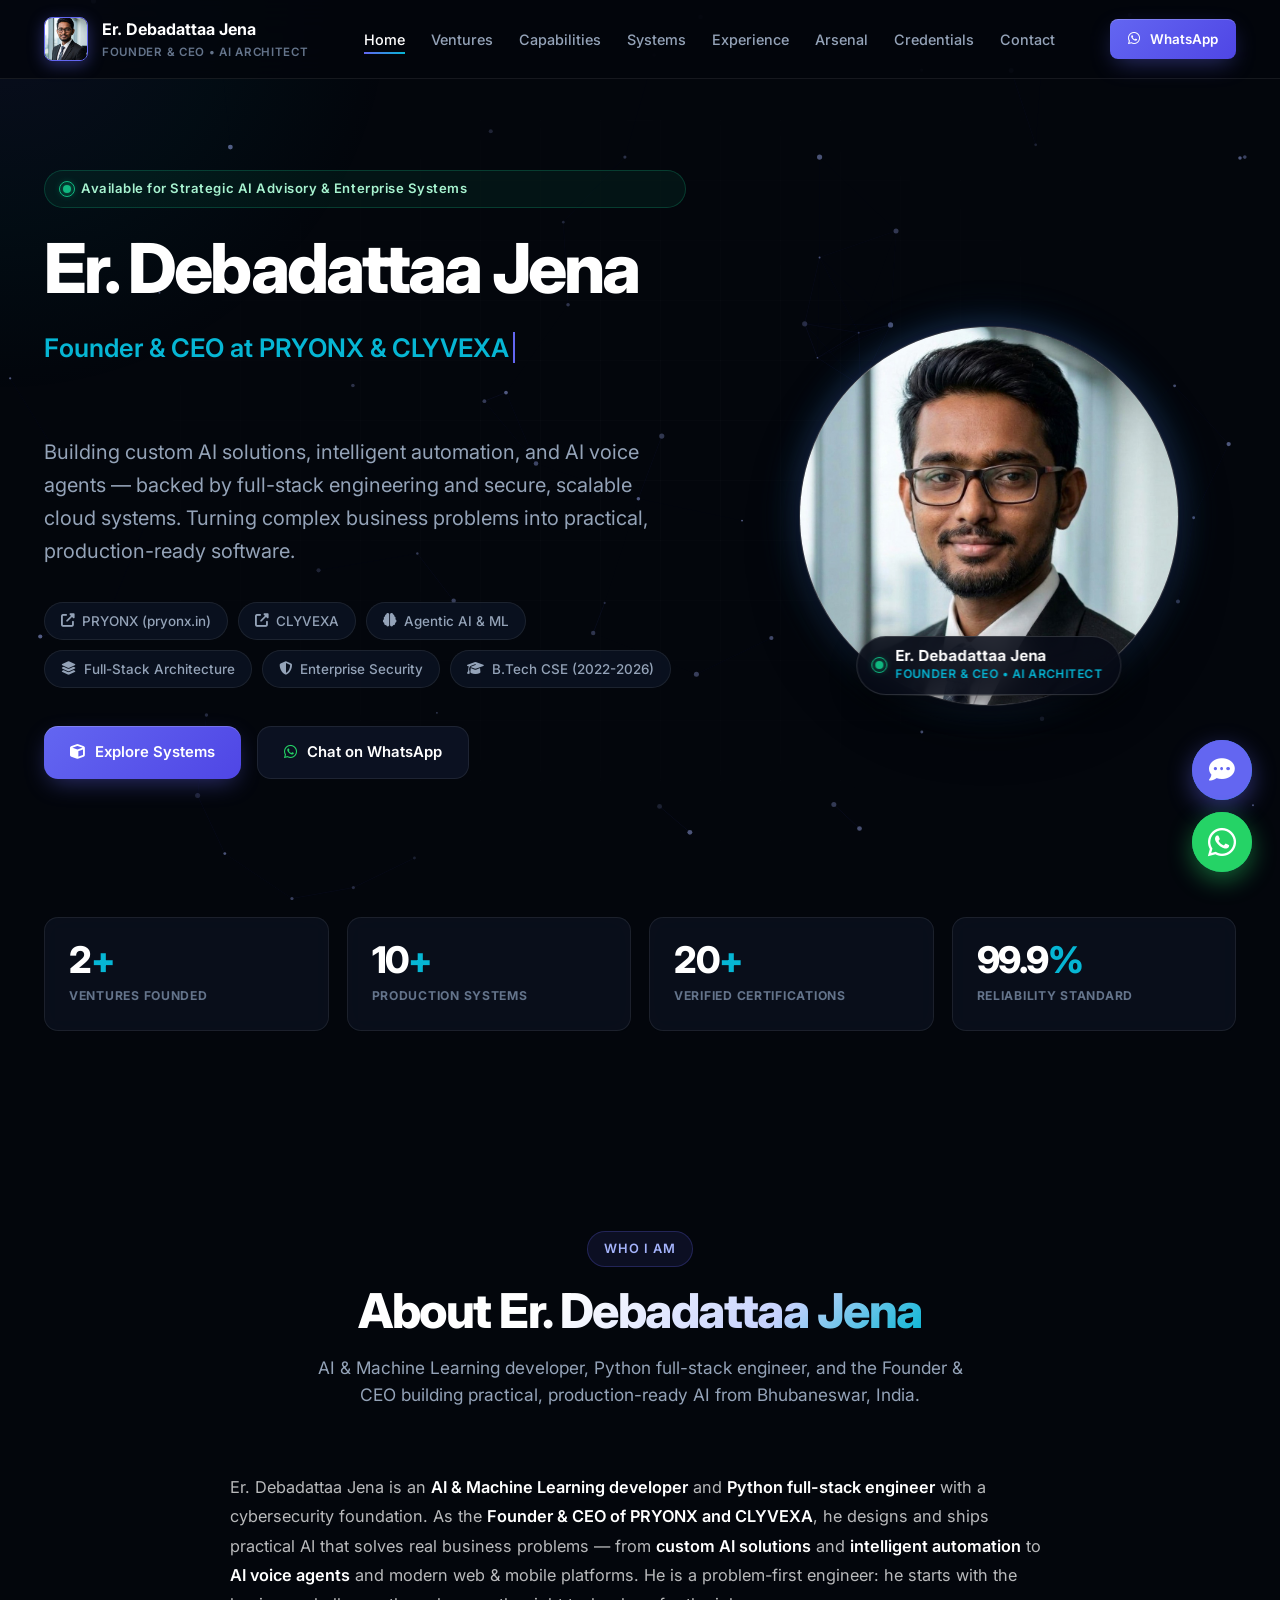
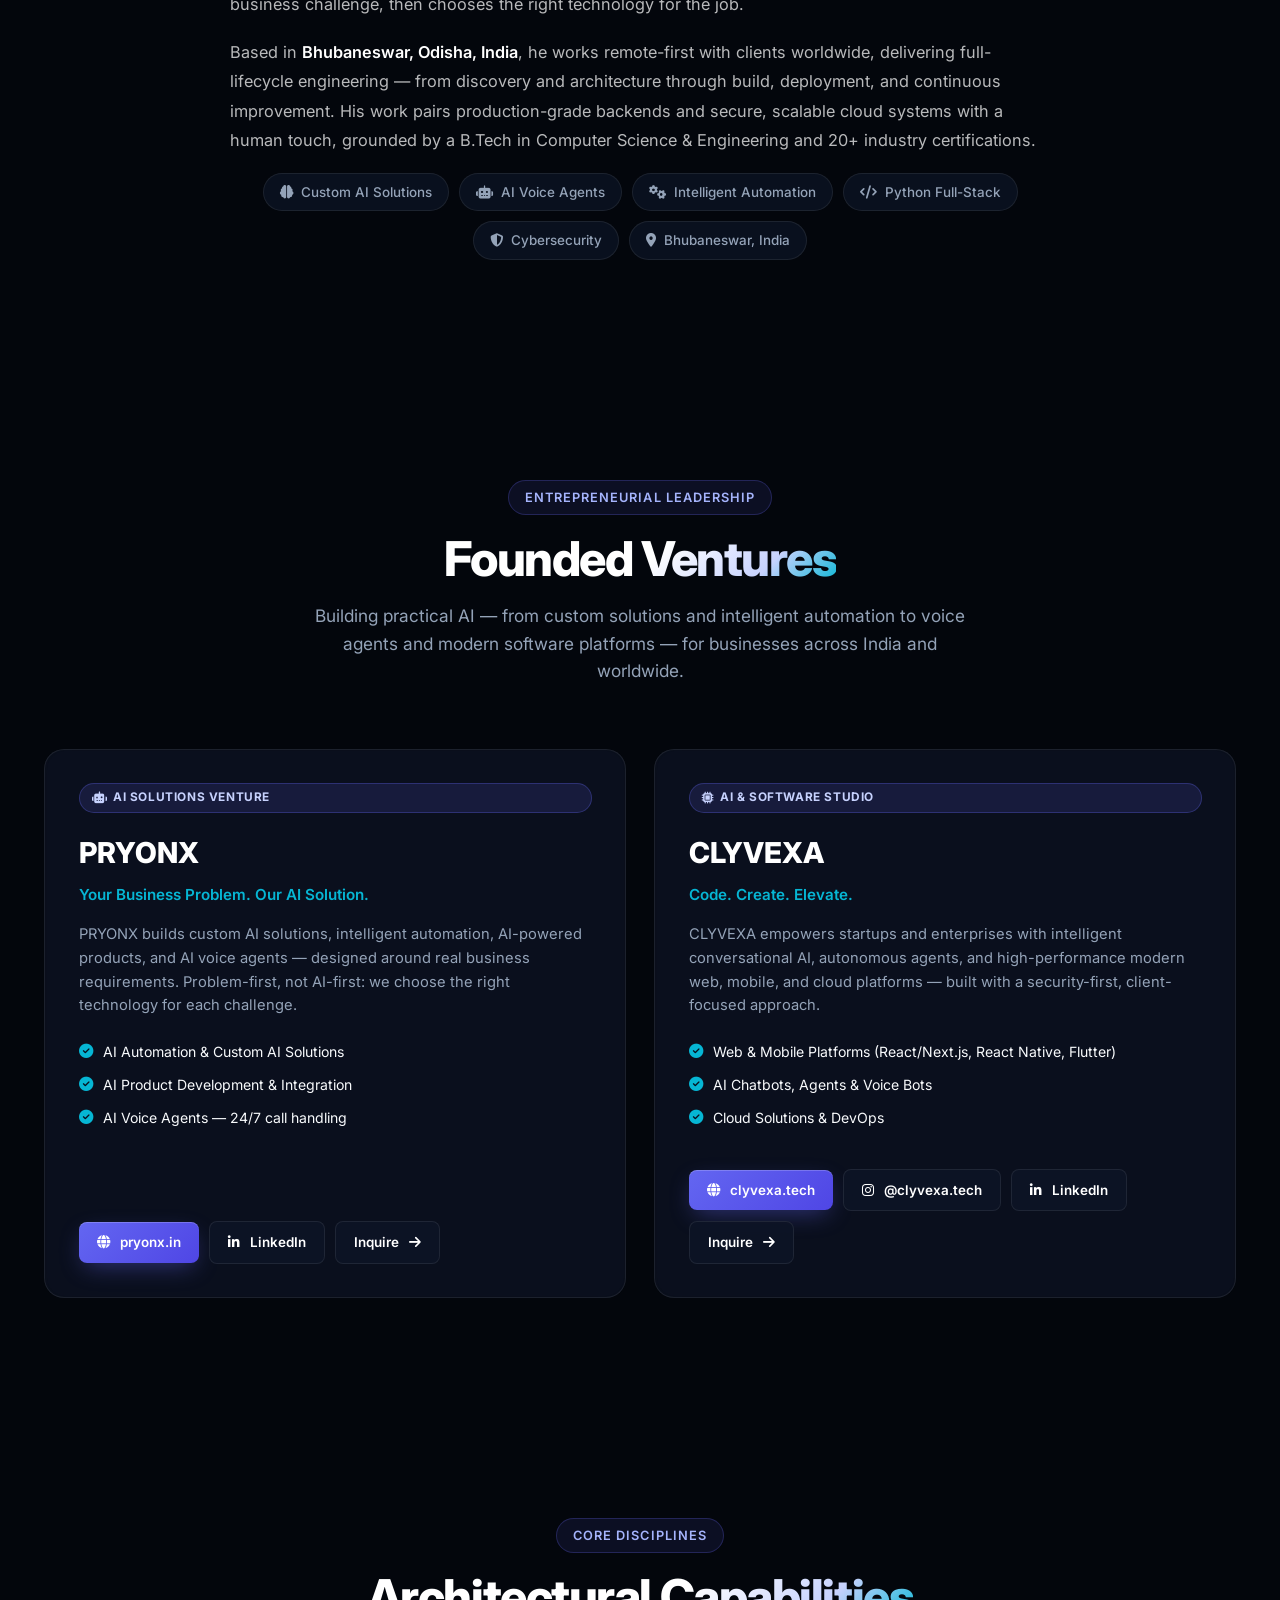
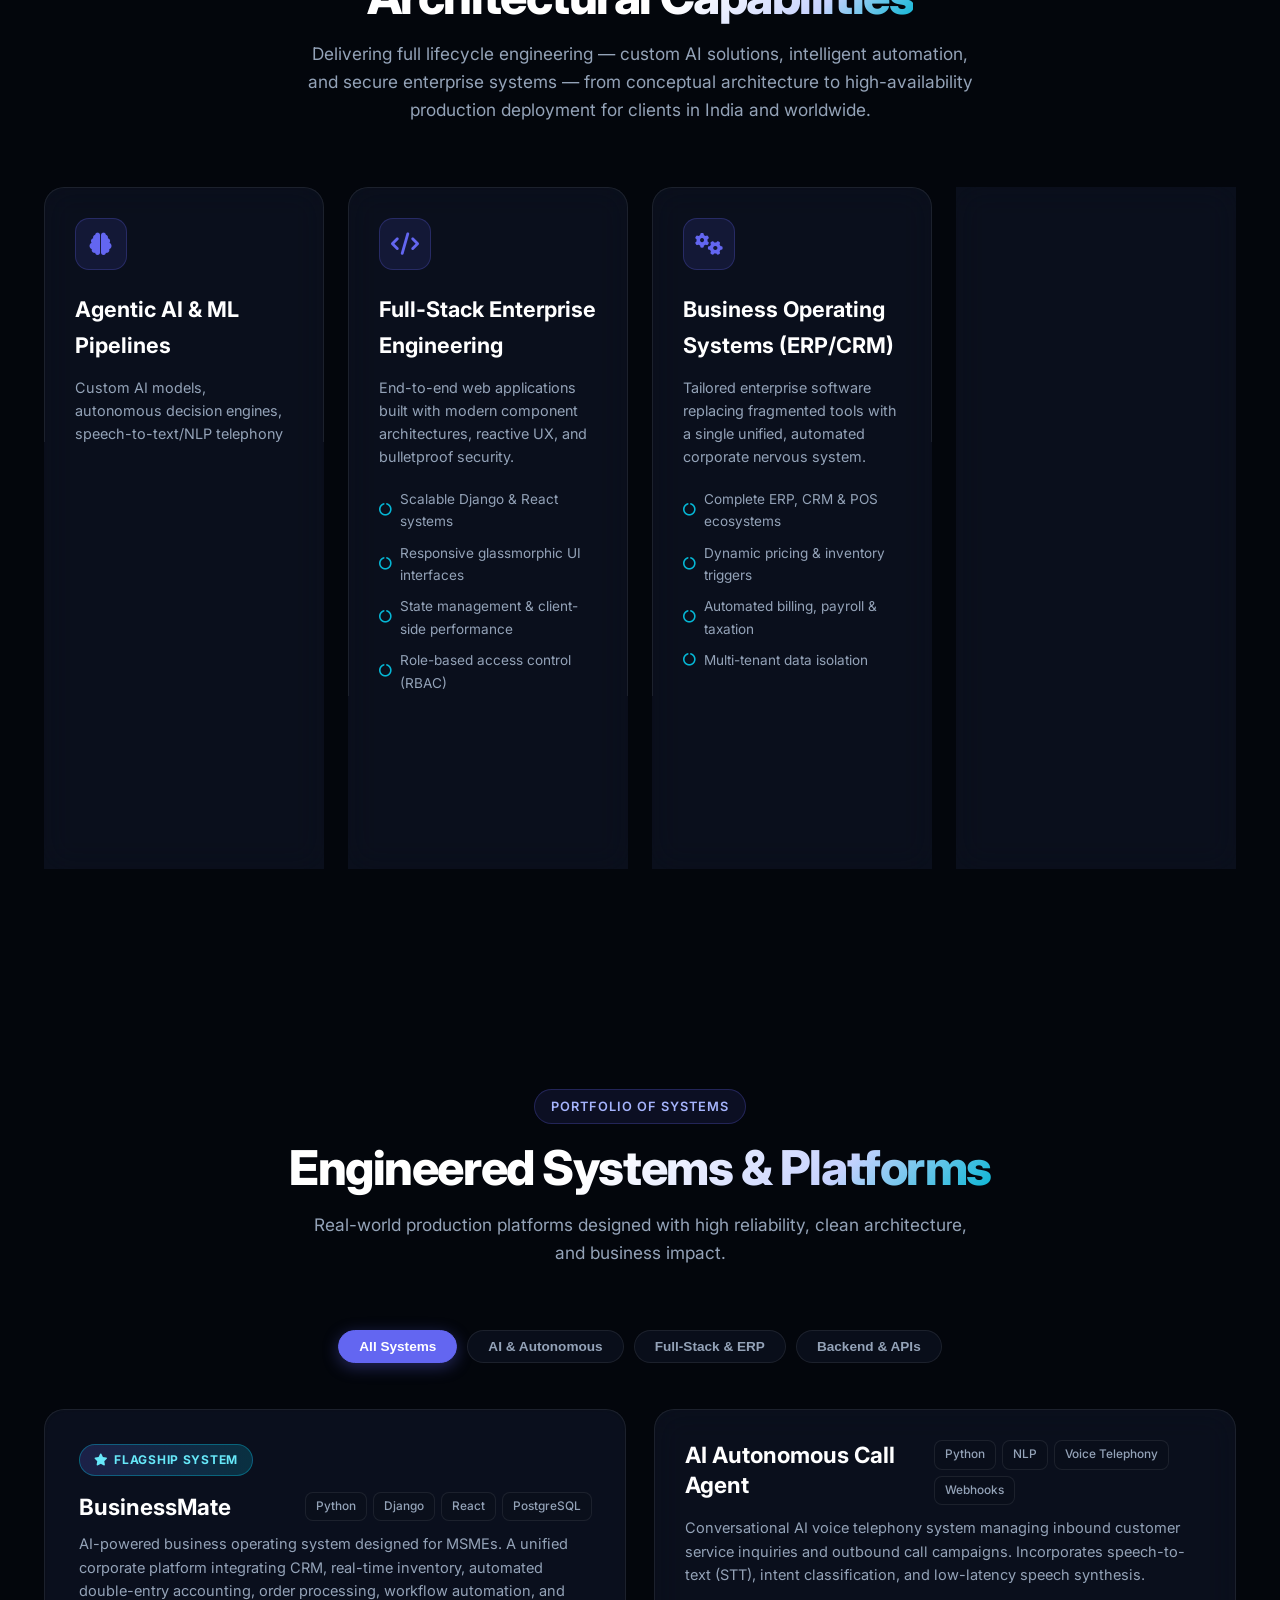
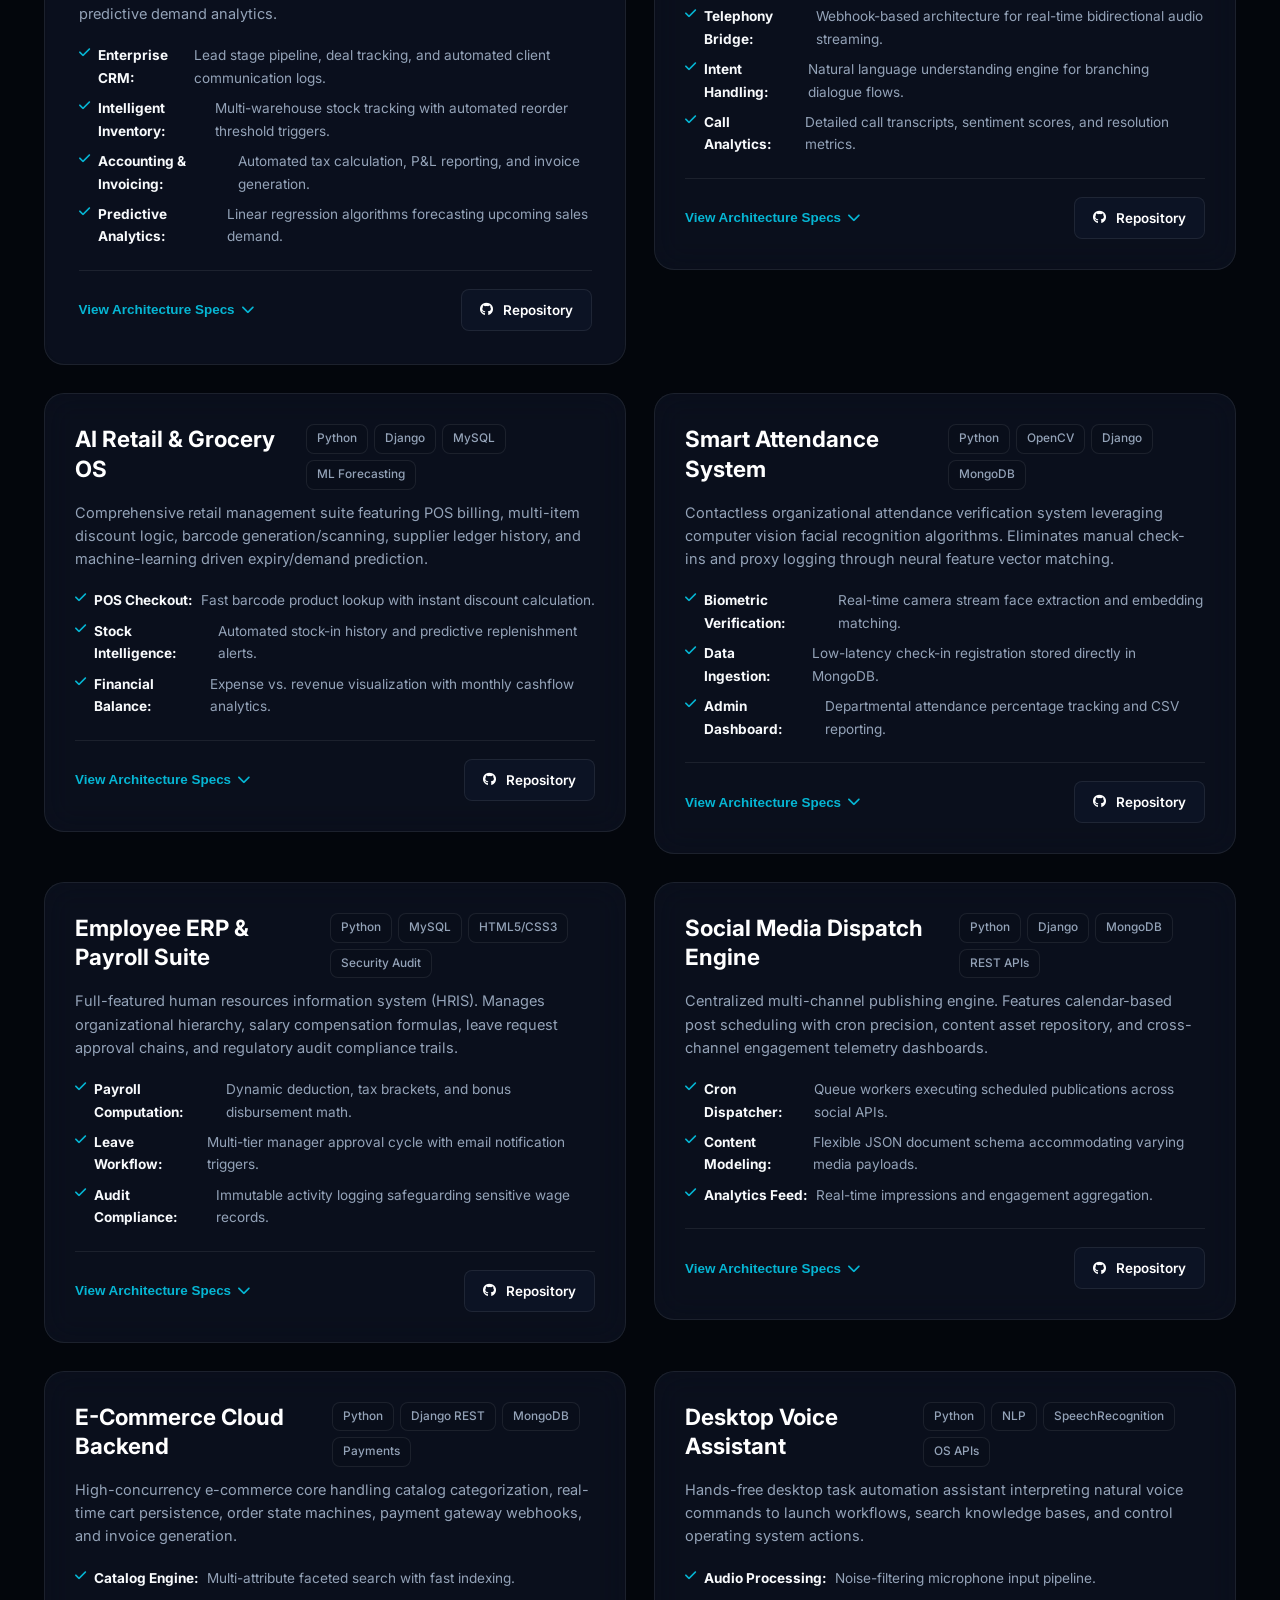
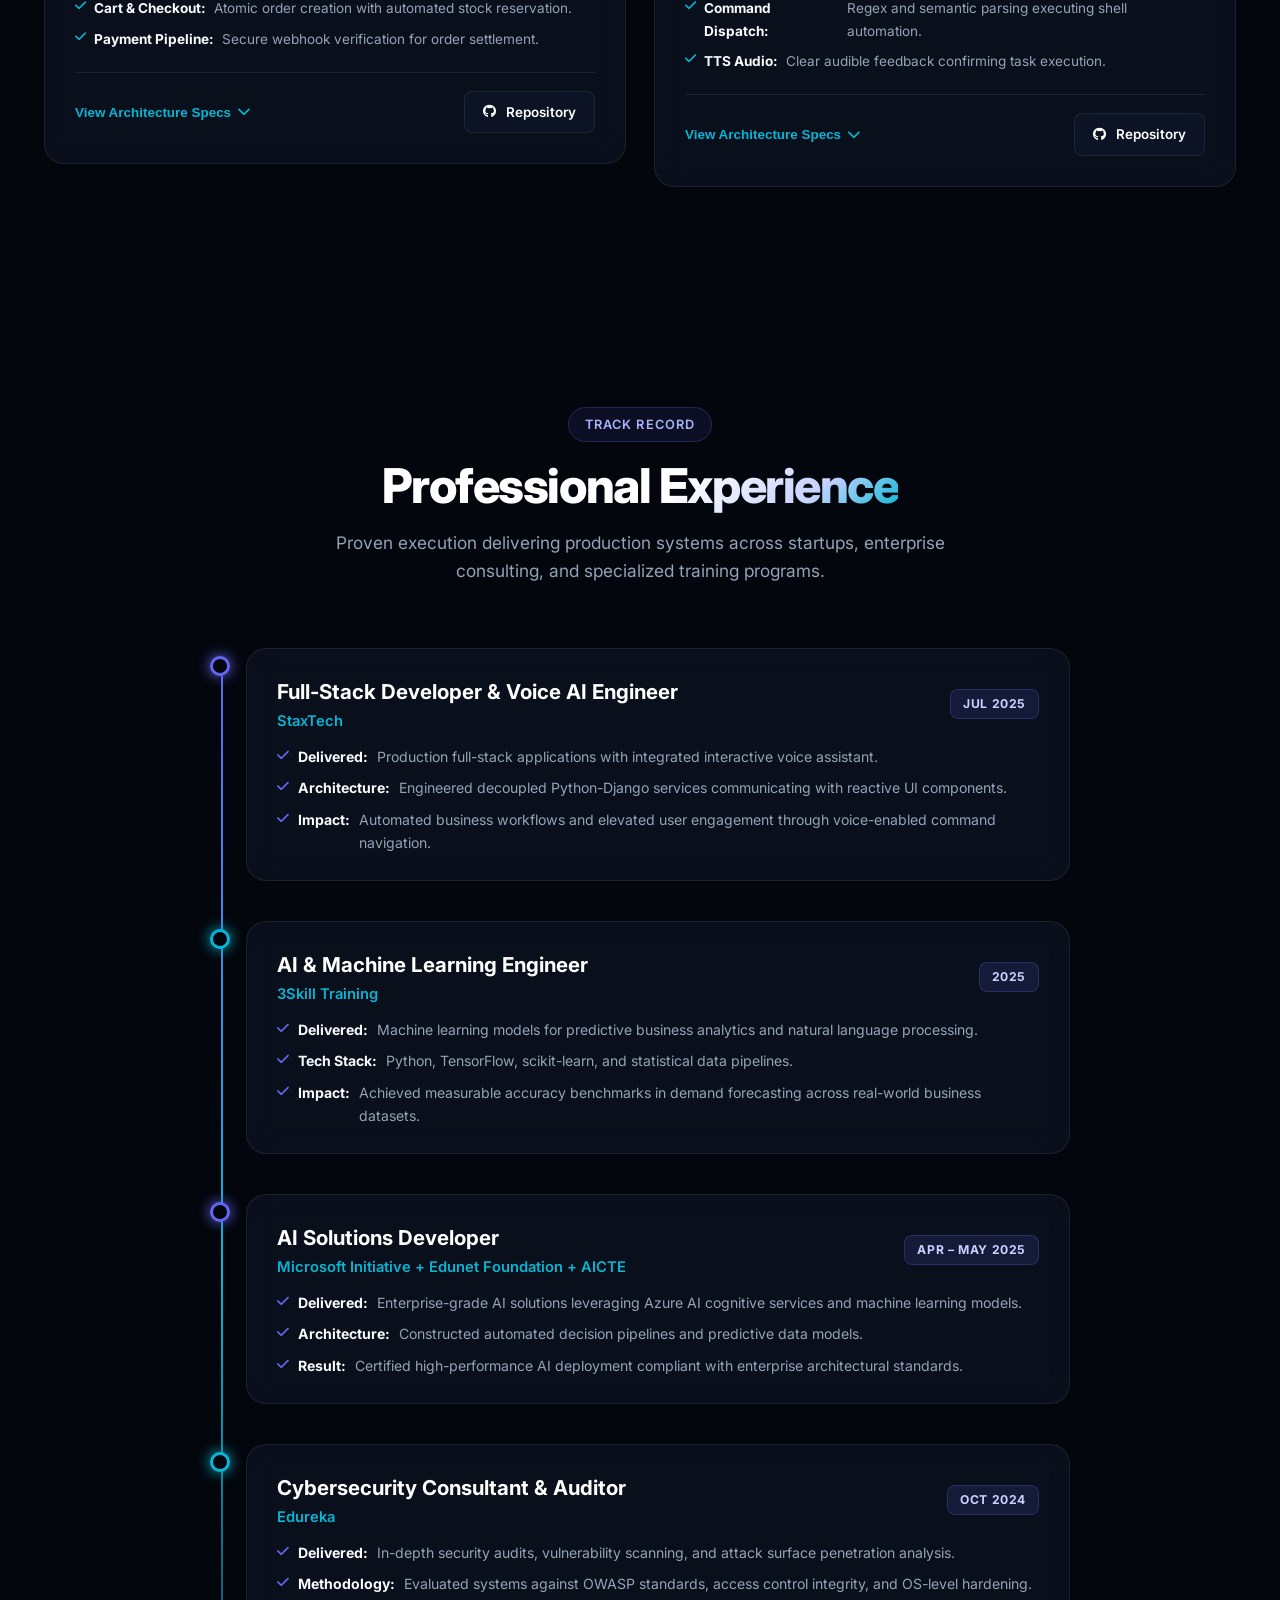
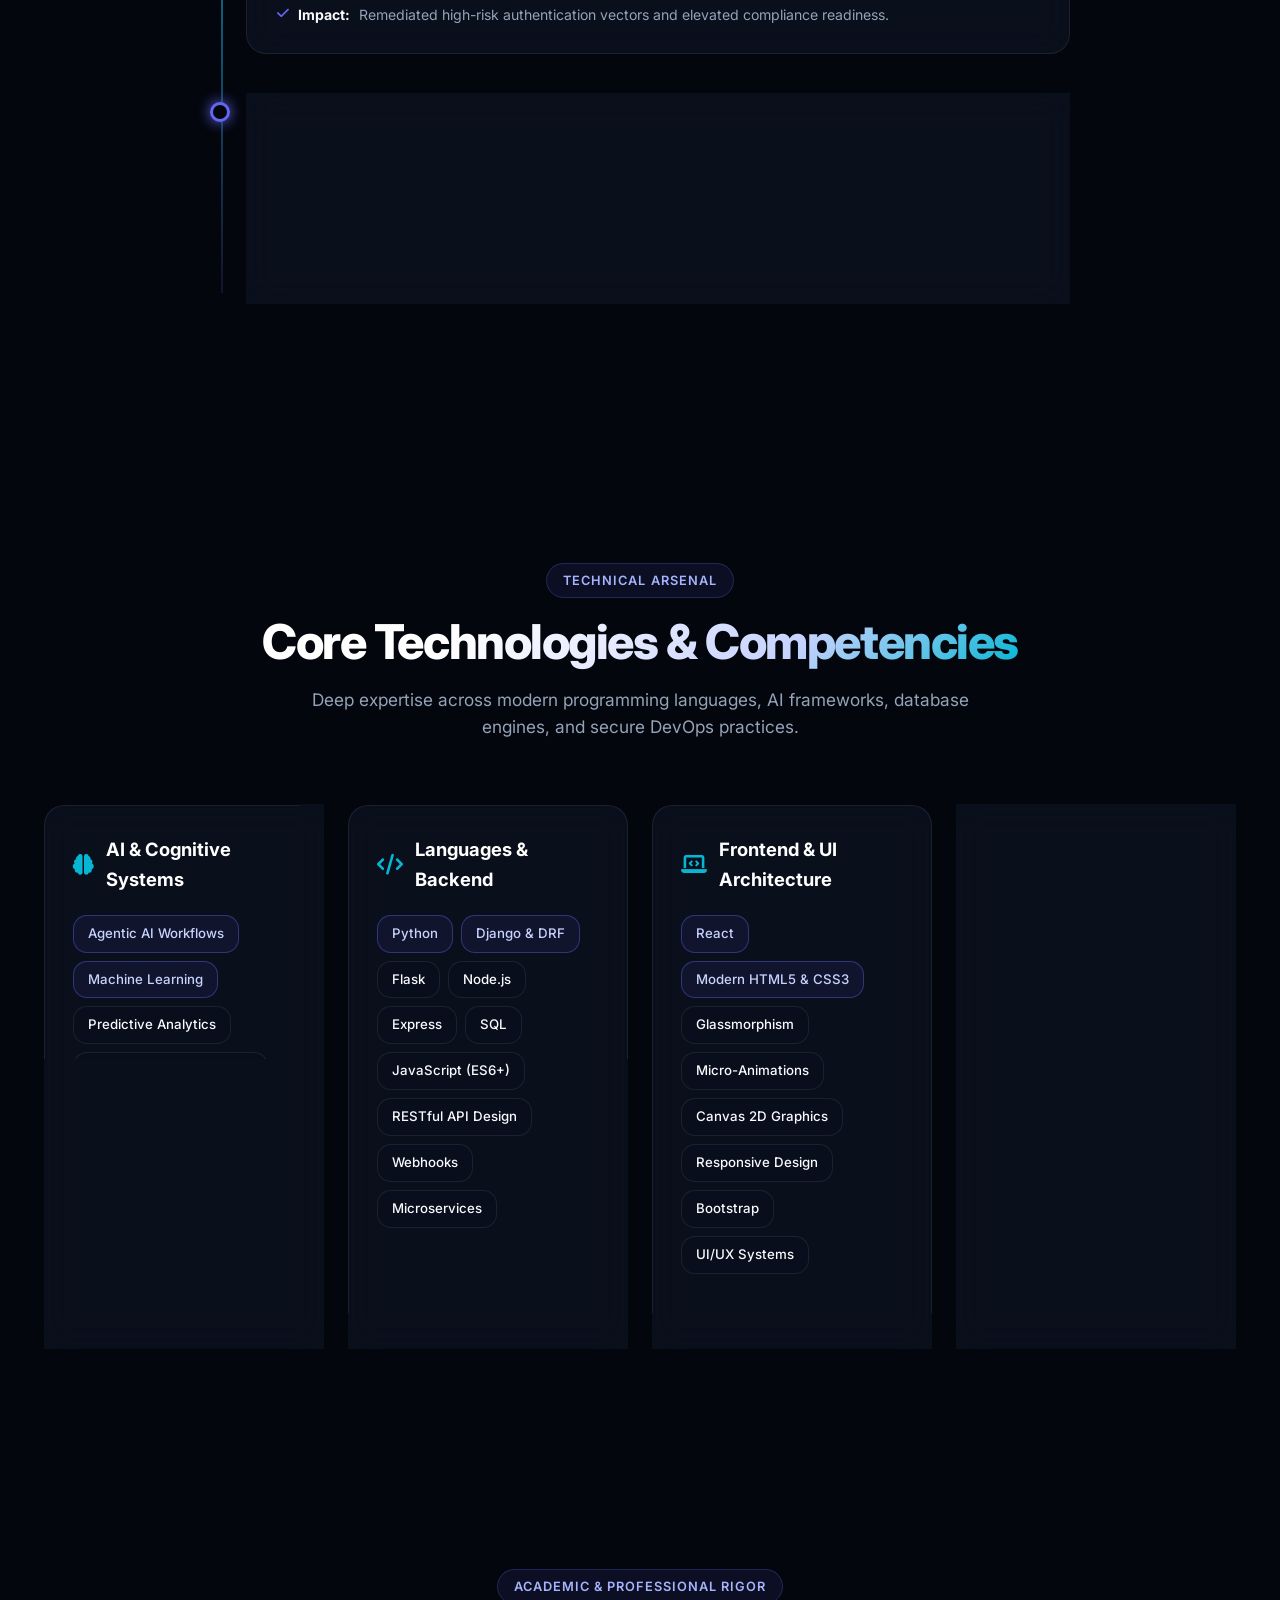
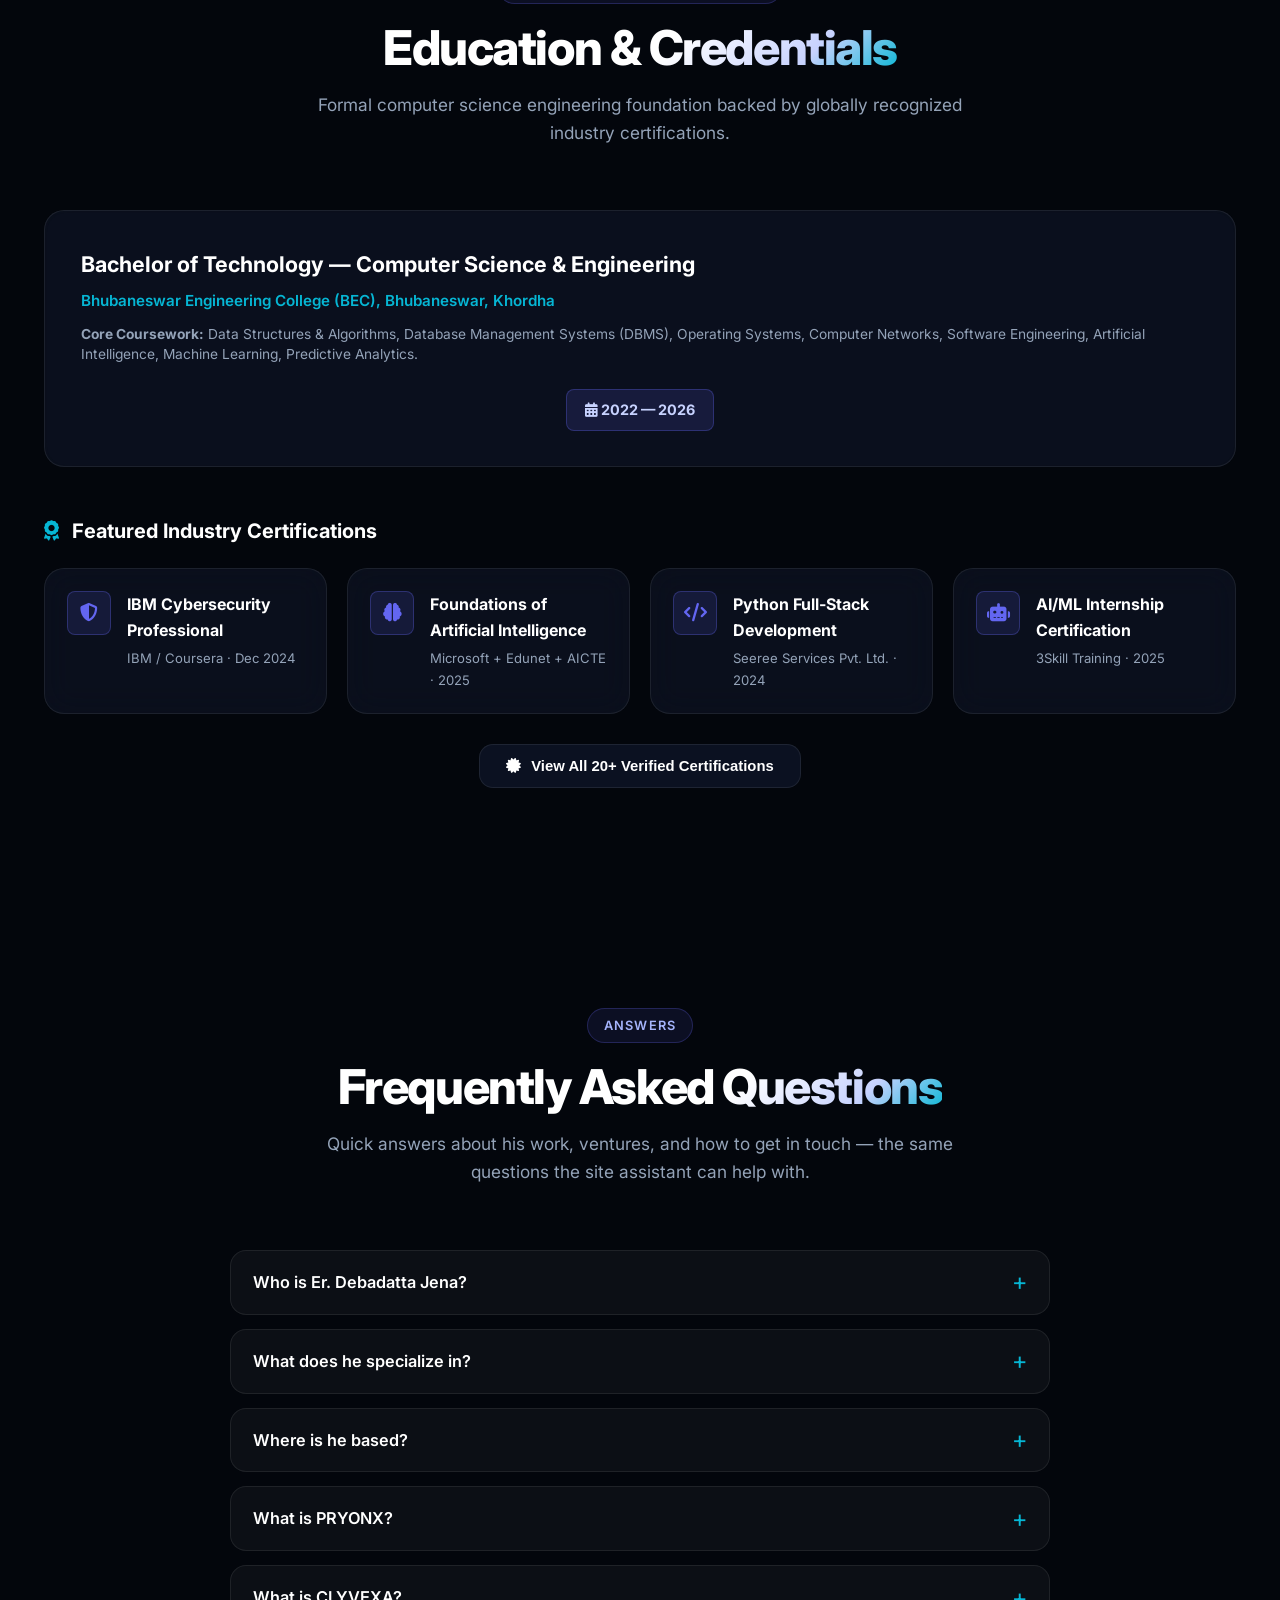
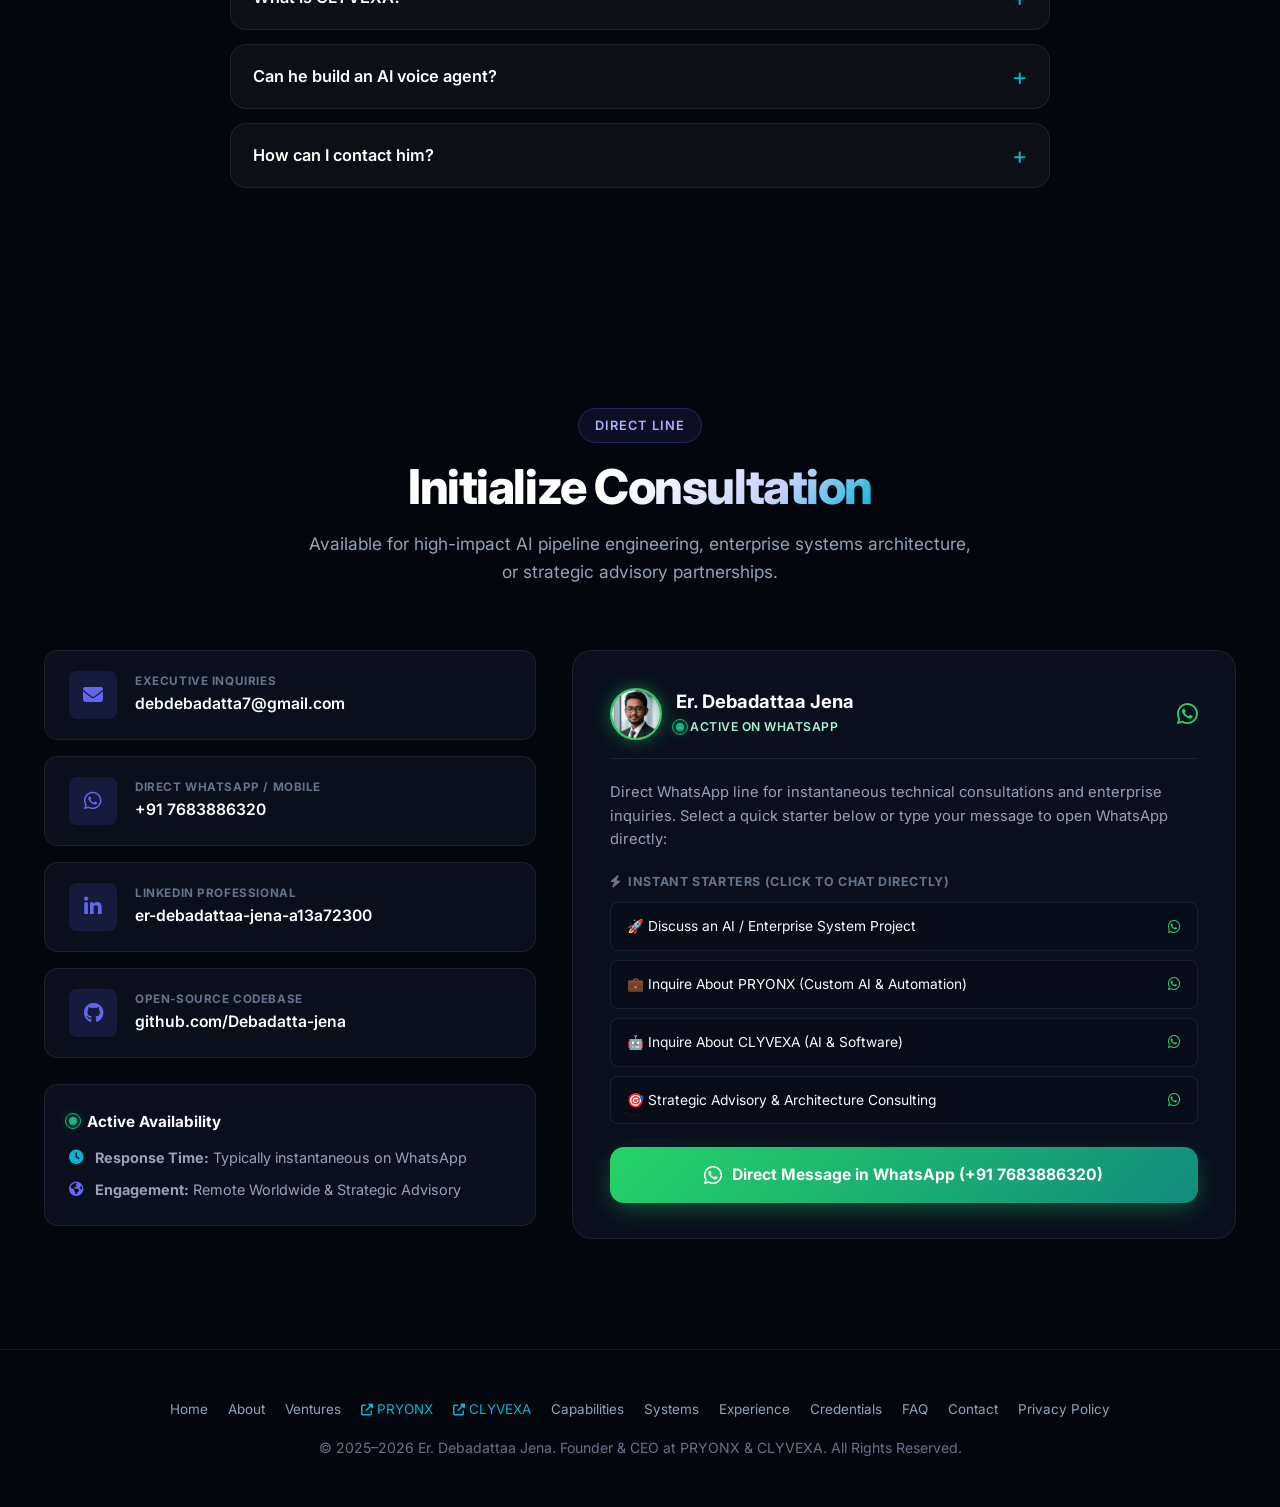
==== commit 75817ed0: "Contact: route all emails to debdebadatta7@gmail.com, remove info@pryonx.in everywhere (FAQ, privacy" ====
--- a/index.html
+++ b/index.html
@@ -137,7 +137,7 @@
         "name": "PRYONX",
         "url": "https://www.pryonx.in/",
         "logo": "https://erdebadattajena.vercel.app/profile.jpg?v=2",
-        "email": "info@pryonx.in",
+        "email": "debdebadatta7@gmail.com",
         "telephone": "+917683886320",
         "slogan": "Your Business Problem. Our AI Solution.",
         "description": "PRYONX builds custom AI solutions, intelligent automation, AI-powered products, and AI voice agents designed around real business requirements.",
@@ -204,7 +204,7 @@
             { "@type": "Question", "name": "What is PRYONX?", "acceptedAnswer": { "@type": "Answer", "text": "PRYONX — Your Business Problem. Our AI Solution. — builds custom AI solutions, intelligent automation, AI-powered products, and AI voice agents, designed around real business requirements (problem-first, not AI-first)." } },
             { "@type": "Question", "name": "What is CLYVEXA?", "acceptedAnswer": { "@type": "Answer", "text": "CLYVEXA — Code. Create. Elevate. — is an AI & software studio delivering conversational AI, autonomous agents, and modern web, mobile, and cloud platforms." } },
             { "@type": "Question", "name": "Can he build an AI voice agent?", "acceptedAnswer": { "@type": "Answer", "text": "Yes — inbound and outbound AI voice agents that answer calls 24/7, qualify leads, book appointments, and route conversations, with sub-180ms response targets." } },
-            { "@type": "Question", "name": "How can I contact him?", "acceptedAnswer": { "@type": "Answer", "text": "WhatsApp +91 7683 886 320, email debdebadatta7@gmail.com or info@pryonx.in, or connect on LinkedIn." } }
+            { "@type": "Question", "name": "How can I contact him?", "acceptedAnswer": { "@type": "Answer", "text": "WhatsApp +91 7683 886 320, email debdebadatta7@gmail.com, or connect on LinkedIn." } }
         ]
     }
     </script>
@@ -1415,7 +1415,7 @@
                     </details>
                     <details class="faq-item">
                         <summary>How can I contact him?</summary>
-                        <p>WhatsApp +91 7683 886 320, email debdebadatta7@gmail.com or info@pryonx.in, or connect on LinkedIn. Use the WhatsApp button or the contact section below to start.</p>
+                        <p>WhatsApp +91 7683 886 320, email debdebadatta7@gmail.com, or connect on LinkedIn. Use the WhatsApp button or the contact section below to start.</p>
                     </details>
                 </div>
             </div>
@@ -1604,6 +1604,6 @@
     </button>
 
     <!-- Executive Runtime Script -->
-    <script src="script.js?v=8" defer></script>
+    <script src="script.js?v=9" defer></script>
 </body>
 </html>
